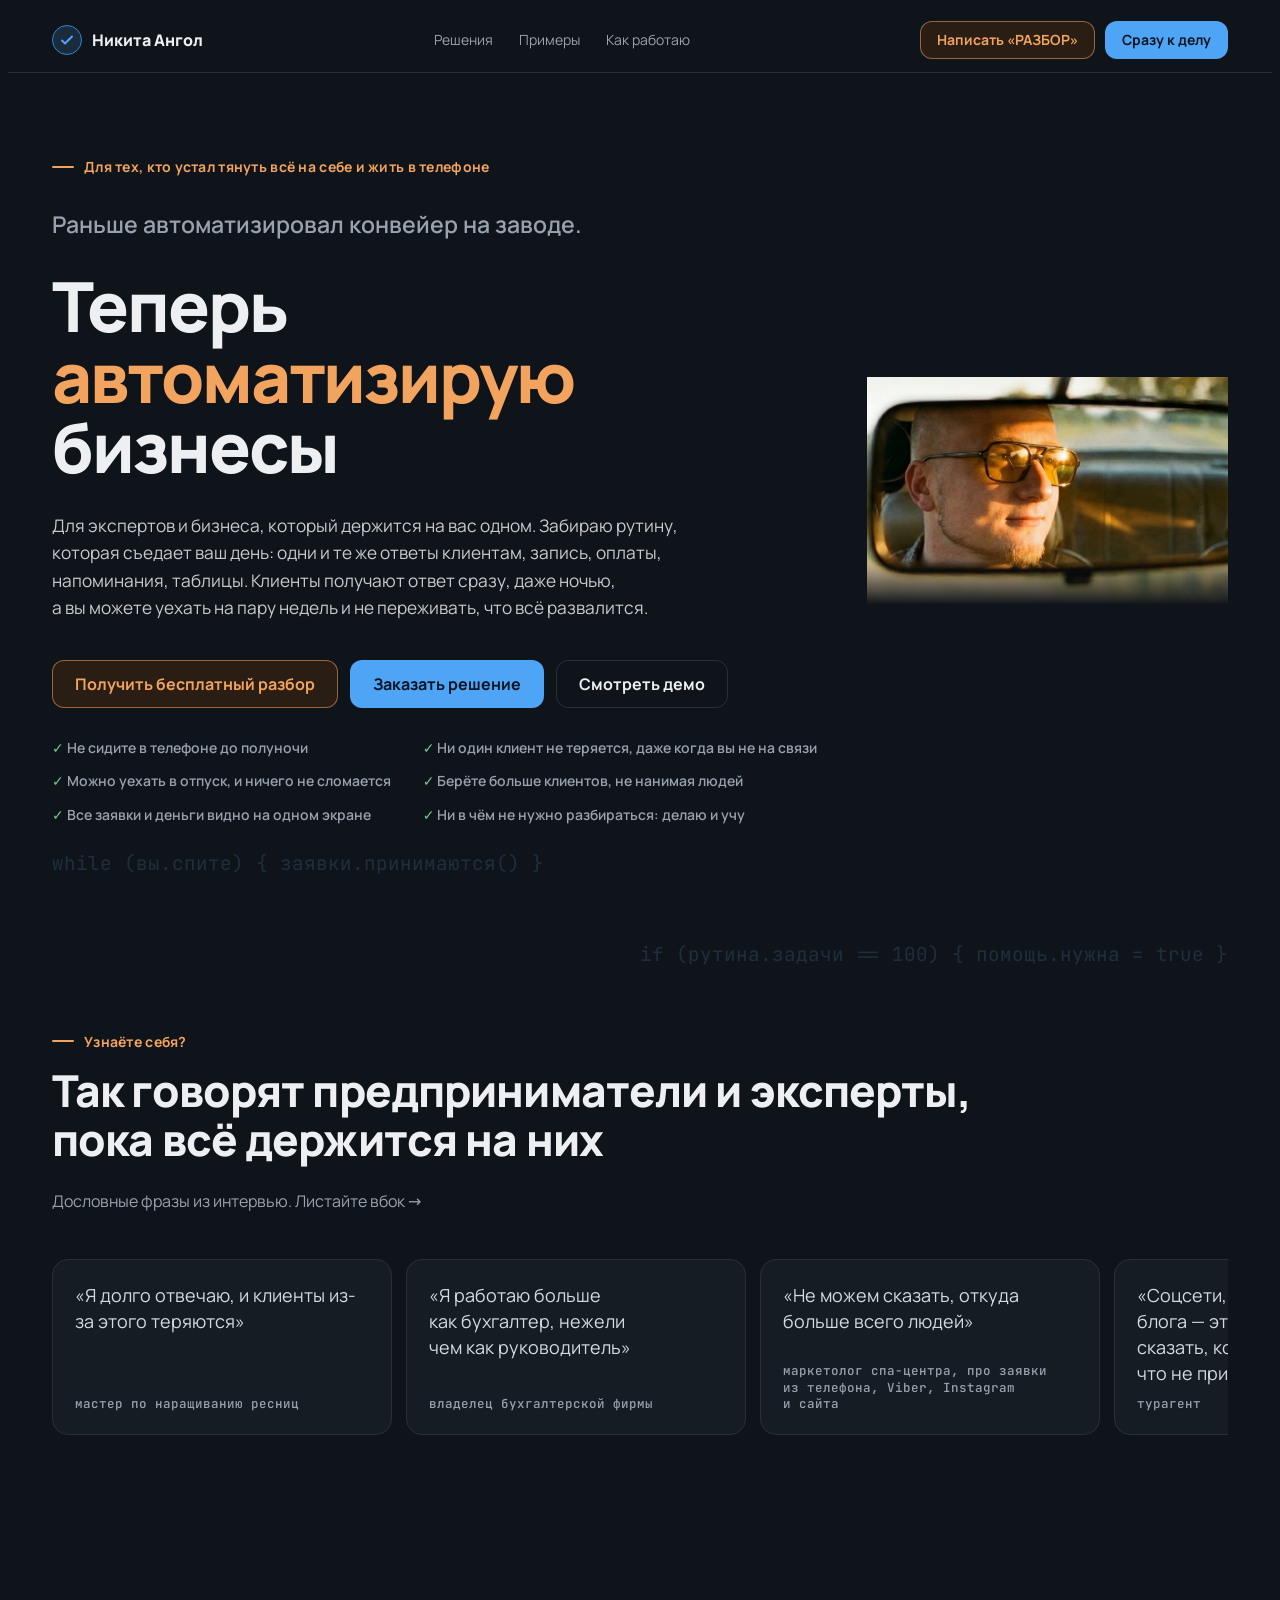
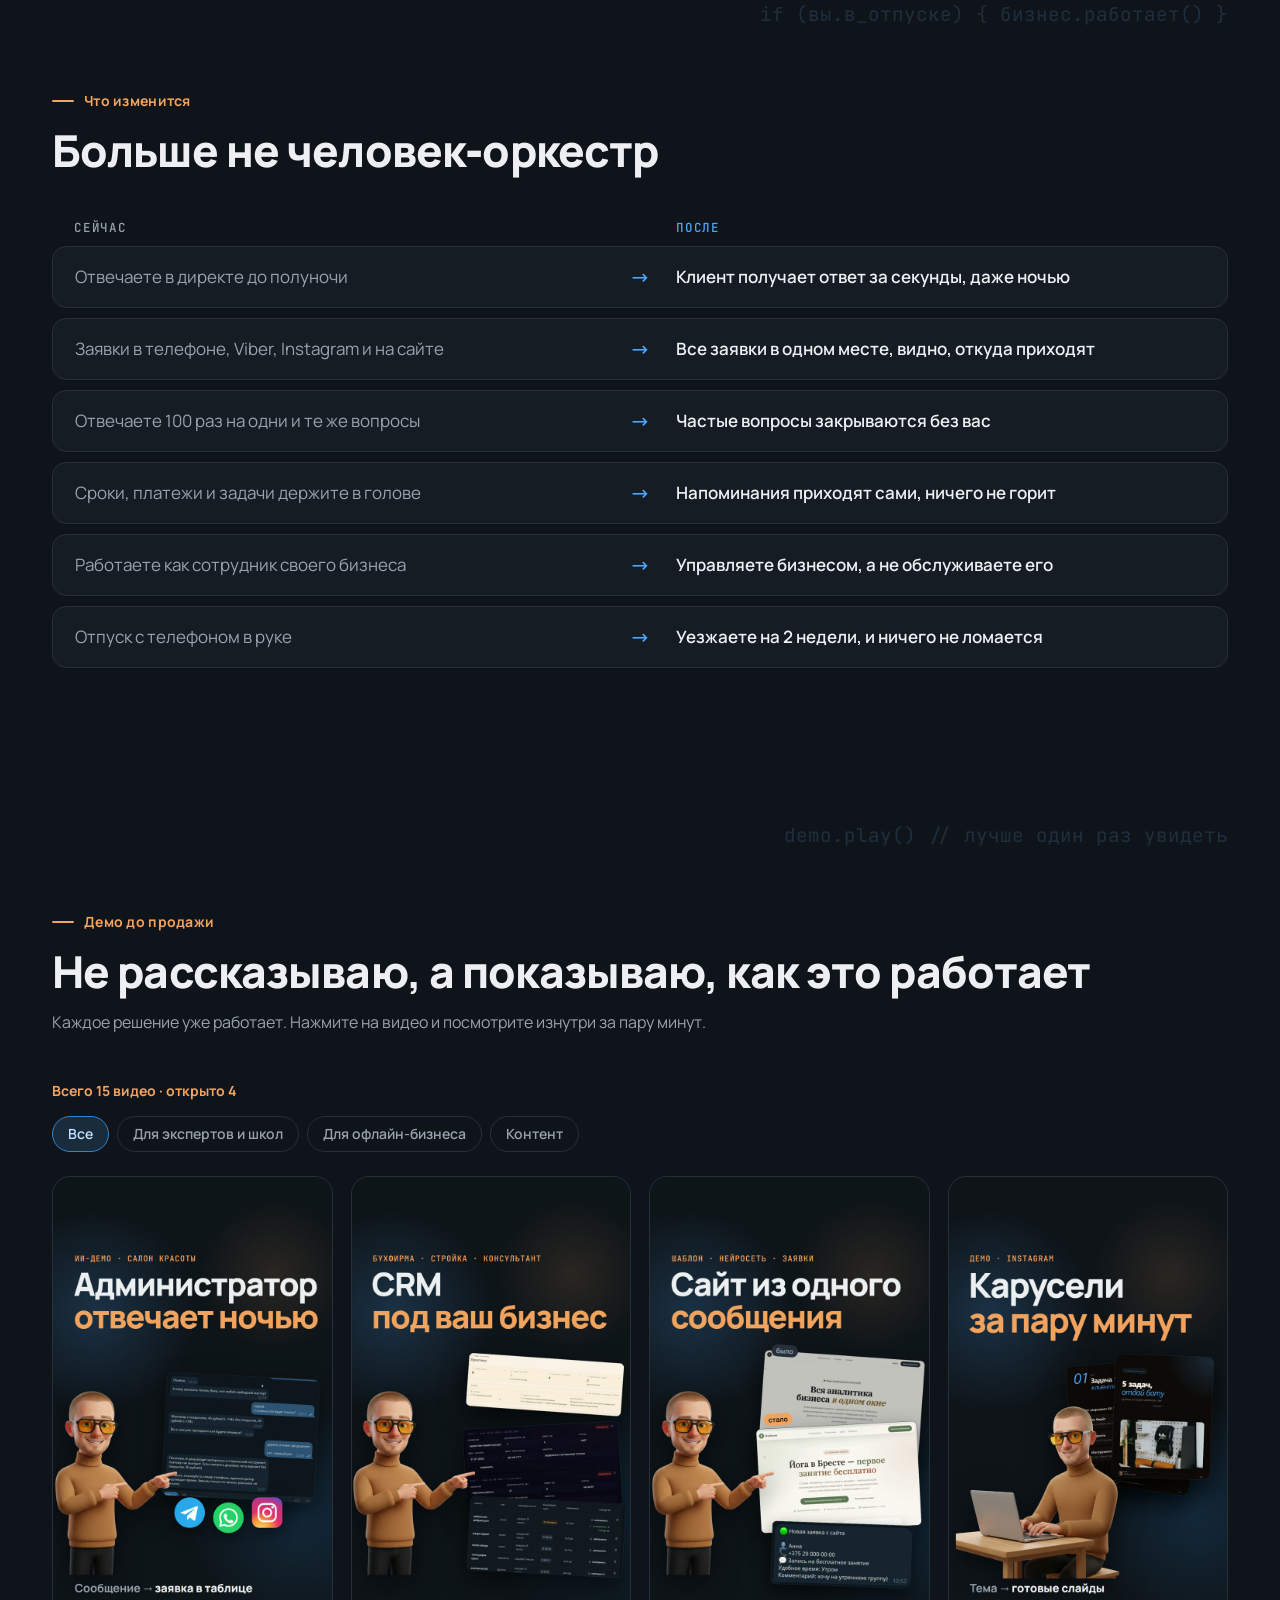
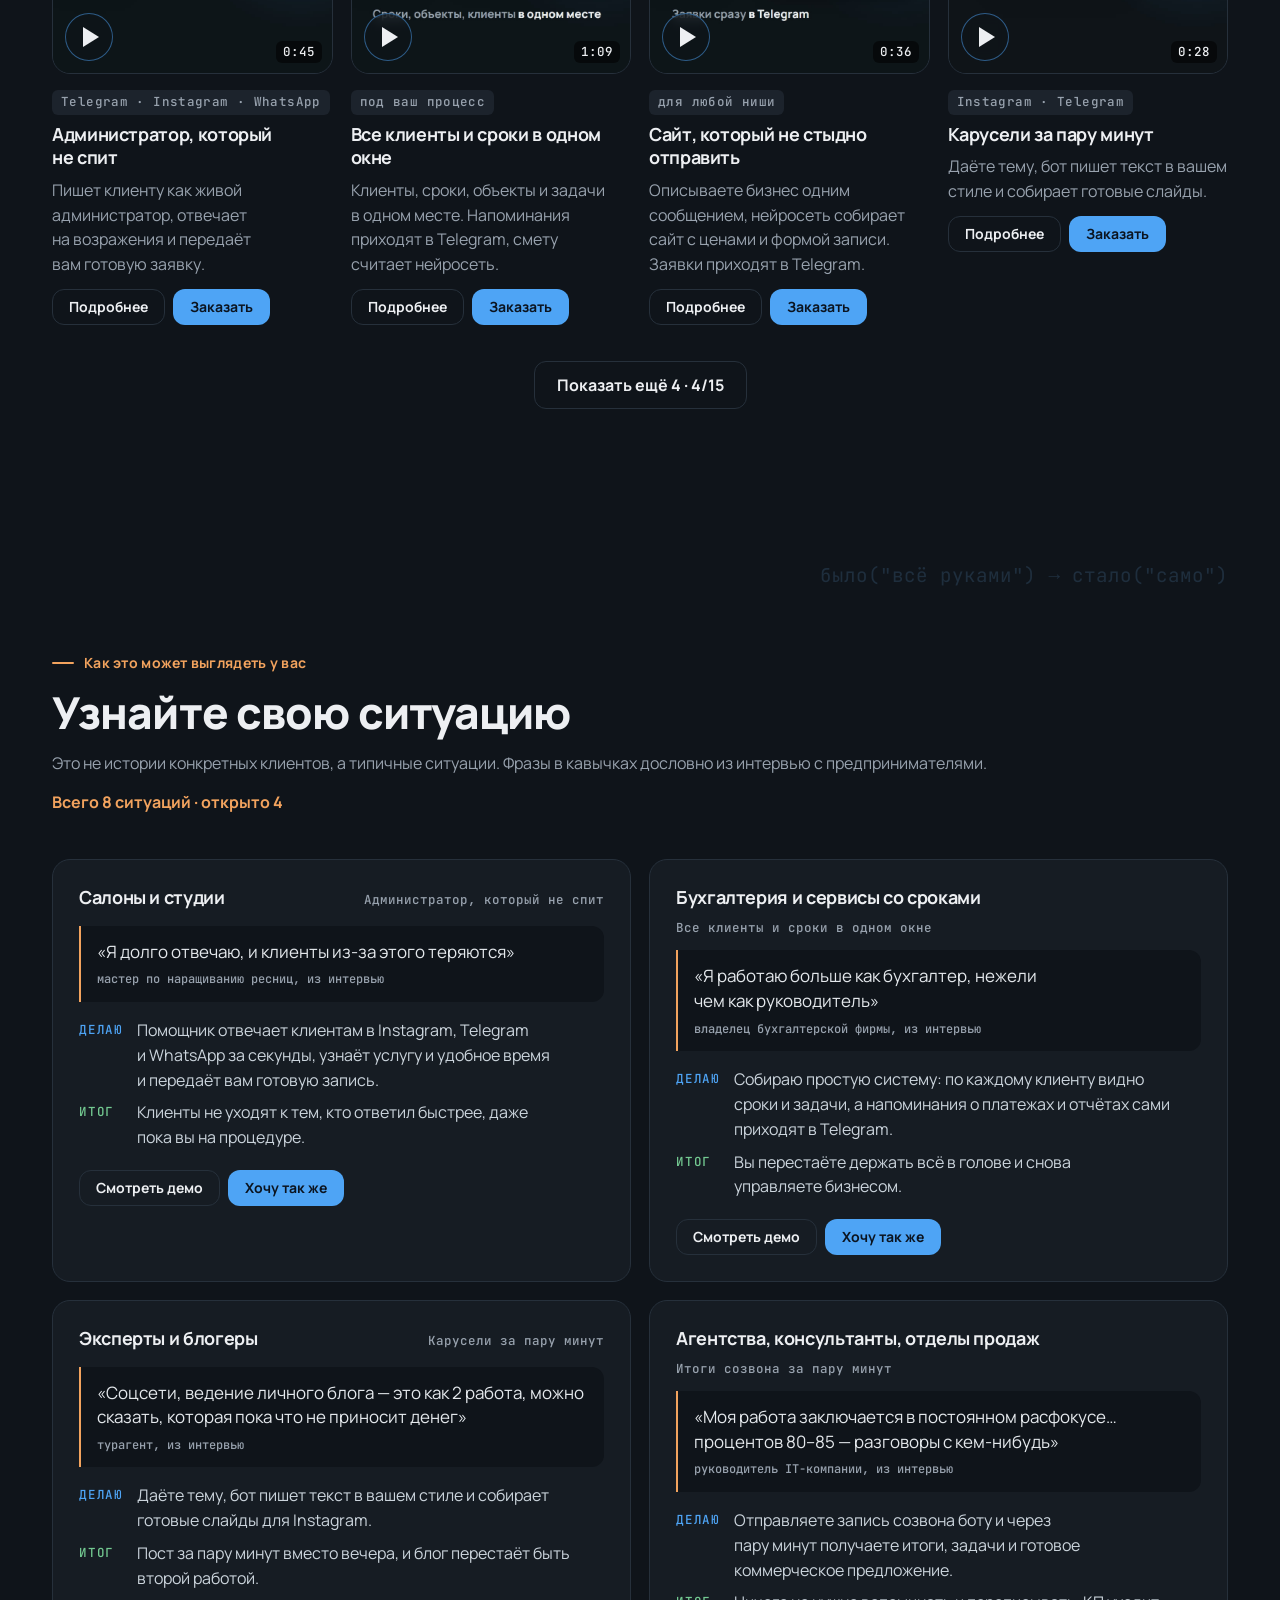
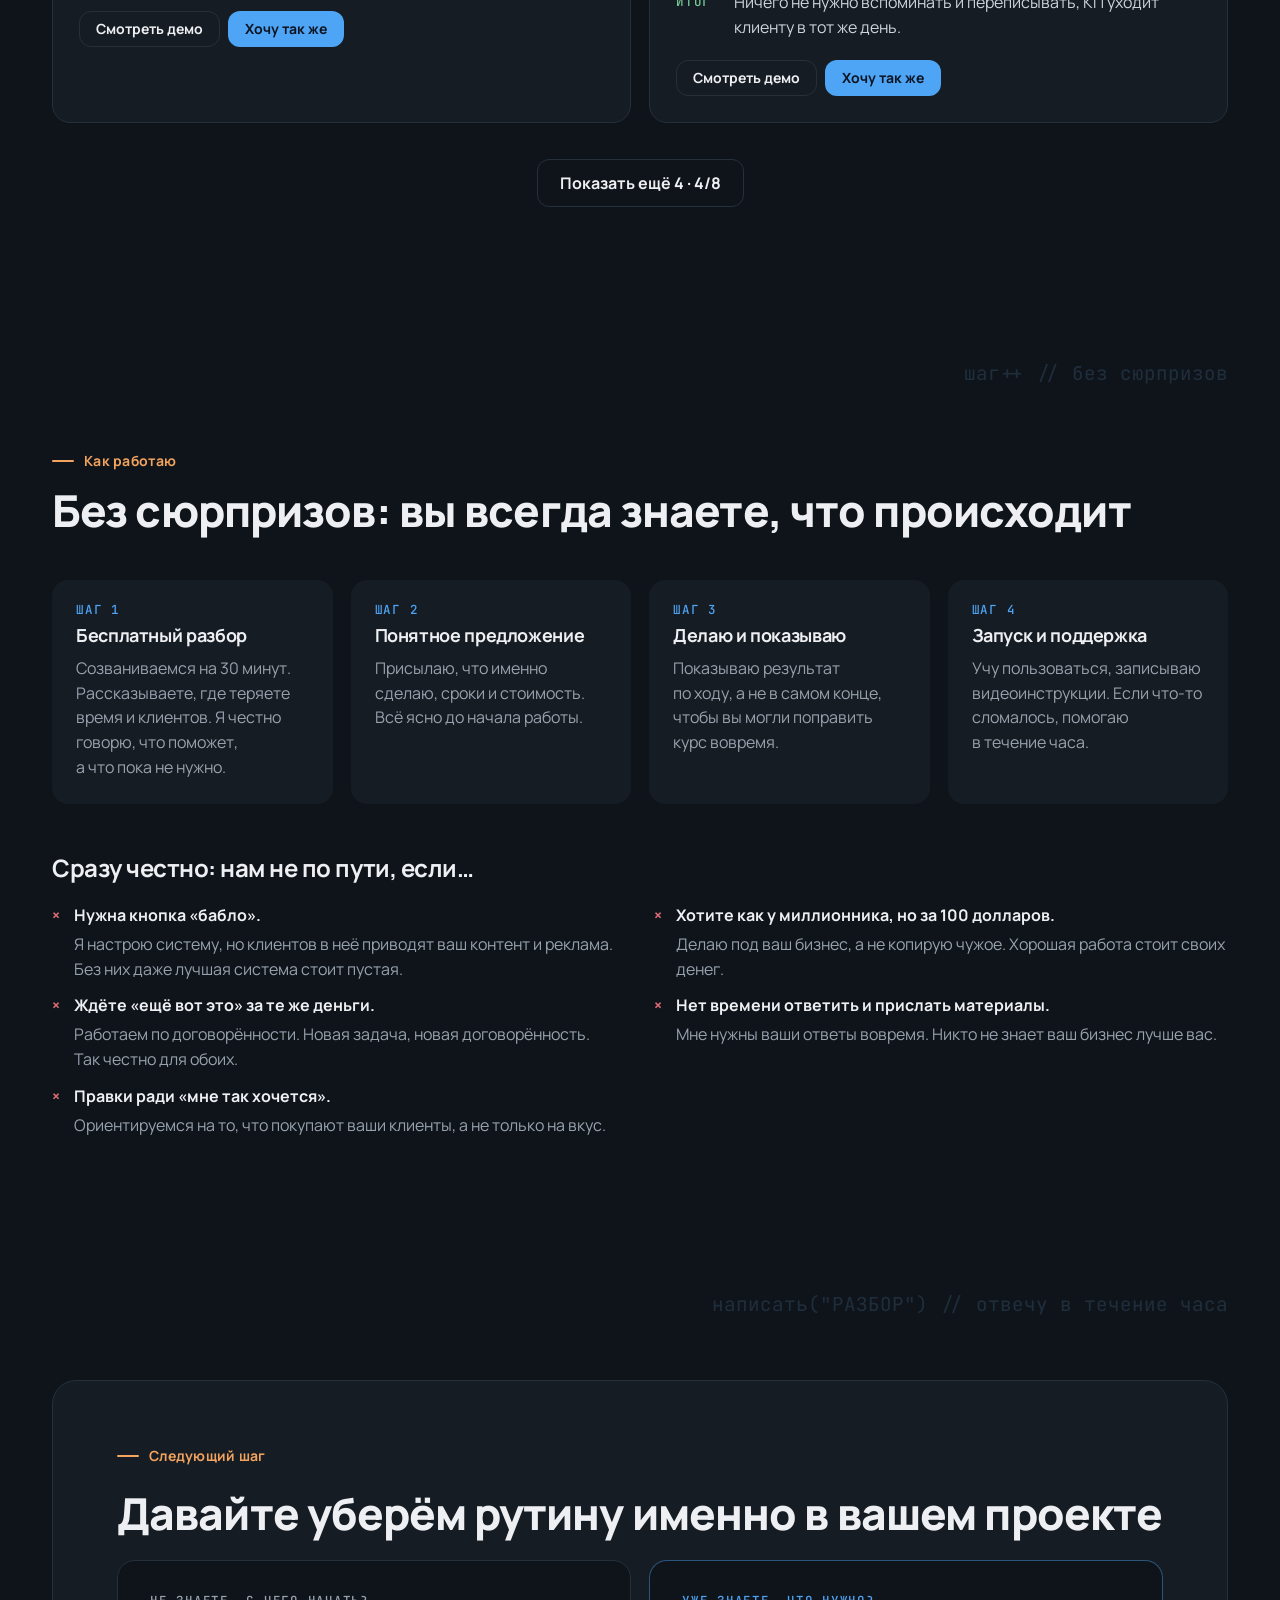
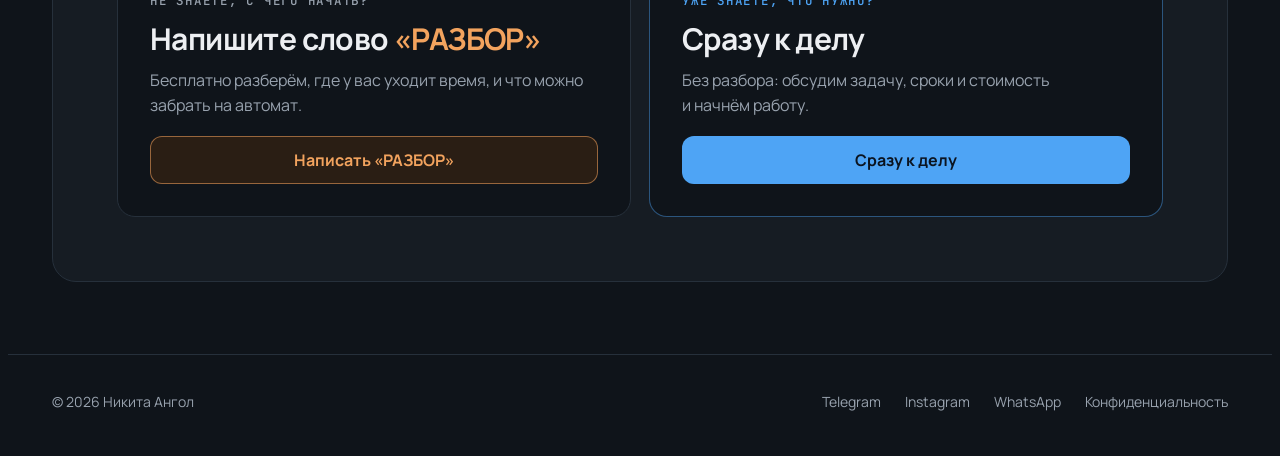
==== index.html @ b9b8b6e3 "Обновление предпросмотра Co-Authored-By: Claude Opus 5.5 <noreply@anthropic.com>" ====
<!doctype html>
<html lang="ru">
<head>
<meta charset="utf-8">
<meta name="viewport" content="width=device-width,initial-scale=1,viewport-fit=cover">
<title>Никита Ангол, AI-интегратор: чат-боты, CRM и автоматизация бизнеса</title>
<meta name="description" content="Маркетолог и AI-интегратор из Бреста. Чат-боты, ИИ-ассистенты, CRM и сайты: заявки, оплаты и доступы идут сами. Работаю удалённо по СНГ и Европе.">
<meta name="author" content="Никита Ангол">
<meta name="robots" content="noindex,nofollow">
<meta name="theme-color" content="#0F141A">
<meta name="format-detection" content="telephone=no">
<meta name="geo.region" content="BY-BR">
<meta name="geo.placename" content="Брест">
<link rel="icon" href="./icon.svg" type="image/svg+xml">
<link rel="canonical" href="https://nikita-angol.netlify.app/">
<link rel="alternate" hreflang="ru" href="https://nikita-angol.netlify.app/">
<link rel="sitemap" type="application/xml" href="./sitemap.xml">
<meta property="og:type" content="website">
<meta property="og:locale" content="ru_RU">
<meta property="og:site_name" content="Никита Ангол">
<meta property="og:url" content="https://nikita-angol.netlify.app/">
<meta property="og:title" content="Никита Ангол, маркетолог и AI-интегратор">
<meta property="og:description" content="Сайты, чат-боты, ИИ-ассистенты и CRM. Заявки, оплаты и доступы идут сами, а вы занимаетесь ростом.">
<meta property="og:image" content="https://nikita-angol.netlify.app/og.jpg">
<meta property="og:image:width" content="1200">
<meta property="og:image:height" content="630">
<meta property="og:image:alt" content="Никита Ангол: теперь автоматизирую бизнесы">
<meta name="twitter:card" content="summary_large_image">
<link rel="preload" href="./fonts/Manrope-cyrillic-105721.woff2" as="font" type="font/woff2" crossorigin>
<link rel="stylesheet" href="./fonts/fonts.css">
<script type="application/ld+json">{"@context":"https://schema.org","@graph":[{"@type":"Person","@id":"https://nikita-angol.netlify.app/#nikita","name":"Никита Ангол","jobTitle":"Маркетолог и AI-интегратор","url":"https://nikita-angol.netlify.app/","image":"https://nikita-angol.netlify.app/img/nikita-rose.webp","address":{"@type":"PostalAddress","addressLocality":"Брест","addressCountry":"BY"},"sameAs":["https://t.me/Nikita_Angol","https://www.instagram.com/nikita.angol/"],"knowsAbout":["автоматизация бизнеса","чат-боты","ИИ-ассистенты","интеграция ИИ","CRM","Telegram-боты","сайты"]},{"@type":"ProfessionalService","@id":"https://nikita-angol.netlify.app/#service","name":"Никита Ангол: AI-интеграция и автоматизация бизнеса","url":"https://nikita-angol.netlify.app/","image":"https://nikita-angol.netlify.app/og.jpg","founder":{"@id":"https://nikita-angol.netlify.app/#nikita"},"address":{"@type":"PostalAddress","addressLocality":"Брест","addressCountry":"BY"},"telephone":"+375298596741","availableLanguage":["ru"],"areaServed":["Беларусь","Россия","Казахстан","Европа"],"description":"Сайты, чат-боты, ИИ-ассистенты и CRM. Заявки, оплаты и доступы идут сами, а владелец занимается ростом.","hasOfferCatalog":{"@type":"OfferCatalog","name":"Услуги","itemListElement":[{"@type":"Offer","itemOffered":{"@type":"Service","name":"Чат-боты для Telegram, Instagram и WhatsApp"}},{"@type":"Offer","itemOffered":{"@type":"Service","name":"ИИ-квалификатор заявок"}},{"@type":"Offer","itemOffered":{"@type":"Service","name":"ИИ-ассистенты и ИИ-кураторы"}},{"@type":"Offer","itemOffered":{"@type":"Service","name":"CRM-системы с ИИ"}},{"@type":"Offer","itemOffered":{"@type":"Service","name":"Платформы онлайн-уроков"}},{"@type":"Offer","itemOffered":{"@type":"Service","name":"Сайты и лендинги"}},{"@type":"Offer","itemOffered":{"@type":"Service","name":"Приём оплат и выдача доступов"}},{"@type":"Offer","itemOffered":{"@type":"Service","name":"Автоматизация контента: карусели и автопостинг"}},{"@type":"Offer","itemOffered":{"@type":"Service","name":"Парсинг лидов в таблицы"}}]}},{"@type":"WebSite","@id":"https://nikita-angol.netlify.app/#site","url":"https://nikita-angol.netlify.app/","name":"Никита Ангол","inLanguage":"ru","publisher":{"@id":"https://nikita-angol.netlify.app/#nikita"}},{"@type":"VideoObject","name":"Карусели для Instagram за пару минут","description":"Telegram-бот делает карусель по одной фразе: текст в вашем стиле, обложка, слайды и подпись к посту.","thumbnailUrl":"https://nikita-angol.netlify.app/video/d01-karuseli.jpg","embedUrl":"https://kinescope.io/embed/ae1a9c47-5220-422a-952c-0c595a876107","uploadDate":"2026-10-14","duration":"PT28S","inLanguage":"ru"},{"@type":"VideoObject","name":"ИИ-администратор для салона красоты","description":"Бот отвечает клиенткам ночью в Telegram, WhatsApp и Instagram, понимает голосовые, отвечает на «дорого», берёт телефон и кладёт заявку в Google-таблицу.","thumbnailUrl":"https://nikita-angol.netlify.app/video/d02-kvalifikator.jpg","embedUrl":"https://kinescope.io/embed/753e8adc-2267-49a0-8972-28158ae93bc0","uploadDate":"2026-10-14","duration":"PT45S","inLanguage":"ru"},{"@type":"VideoObject","name":"Финансовый помощник в Telegram","description":"Трата голосом, текстом или фото чека сама попадает в отчёт и Google-таблицу, бот предупреждает о лимитах.","thumbnailUrl":"https://nikita-angol.netlify.app/video/d03-finansist.jpg","embedUrl":"https://kinescope.io/embed/65907b29-0188-47bc-8ebe-9b5fd4e47877","uploadDate":"2026-10-14","duration":"PT35S","inLanguage":"ru"},{"@type":"VideoObject","name":"Личный репетитор в Telegram","description":"Бот каждый день присылает карточки и короткие тесты, сам разбирает ошибки и показывает прогресс. Подходит для языков, нейросетей, программирования, обучения команды и детей.","thumbnailUrl":"https://nikita-angol.netlify.app/video/d04-repetitor.jpg","embedUrl":"https://kinescope.io/embed/3182d104-aadd-460e-a9b9-61d6709d76d3","uploadDate":"2026-10-14","duration":"PT49S","inLanguage":"ru"},{"@type":"VideoObject","name":"Транскрибатор созвонов в Telegram","description":"Бот расшифровывает созвоны, голосовые, видео и ссылки, делает разбор и собирает коммерческое предложение для клиента.","thumbnailUrl":"https://nikita-angol.netlify.app/video/d05-transkribator.jpg","embedUrl":"https://kinescope.io/embed/0ae60cbd-0b3f-4ef5-9a20-8a7a00eb349f","uploadDate":"2026-10-15","duration":"PT52S","inLanguage":"ru"},{"@type":"VideoObject","name":"Консультант с приёмом оплаты Kaspi","description":"Бот отвечает клиентам, даёт ссылку на оплату Kaspi и сам проверяет PDF-чек: получателя, сумму, дату и повторную отправку. Владельцу приходит карточка оплаты.","thumbnailUrl":"https://nikita-angol.netlify.app/video/d06-kaspi.jpg","embedUrl":"https://kinescope.io/embed/48712f05-3739-45dd-8171-3f31a5f30d41","uploadDate":"2026-10-15","duration":"PT42S","inLanguage":"ru"},{"@type":"VideoObject","name":"CRM с ИИ-сметой по дизайн-проекту","description":"CRM для стройки и ремонта: ИИ читает дизайн-проект, считает смету по прайсу компании, отмечает строки для проверки и выгружает смету в Excel.","thumbnailUrl":"https://nikita-angol.netlify.app/video/d07-smeta.jpg","embedUrl":"https://kinescope.io/embed/29045b0f-8824-452d-8bc6-40d615480ccc","uploadDate":"2026-10-15","duration":"PT46S","inLanguage":"ru"},{"@type":"VideoObject","name":"Подарочные сертификаты для салона и спа","description":"Сайт сертификатов для салона и спа: покупка и оплата онлайн, поздравление от сайта, проверка и списание по коду, напоминания о сроке и база покупателей.","thumbnailUrl":"https://nikita-angol.netlify.app/video/d08-sertifikaty.jpg","embedUrl":"https://kinescope.io/embed/b9ff5188-3ffe-4d52-aa33-895093e67c4f","uploadDate":"2026-10-15","duration":"PT60S","inLanguage":"ru"},{"@type":"VideoObject","name":"CRM для бизнеса","description":"CRM под процесс бизнеса: бухфирма со сроками клиентов и напоминаниями в Telegram, стройка с графиком объектов и сметой от нейросети, консультант с путём клиента от заявки до оплаты.","thumbnailUrl":"https://nikita-angol.netlify.app/video/d09-crm.jpg","embedUrl":"https://kinescope.io/embed/4a83c92d-81df-444c-99a0-49e9c59c8547","uploadDate":"2026-10-15","duration":"PT69S","inLanguage":"ru"},{"@type":"VideoObject","name":"Продающий сайт из одного сообщения","description":"Конструктор продающих сайтов и нейросеть: по одному сообщению о бизнесе шаблон превращается в сайт студии йоги с ценами и формой записи, заявки приходят в Telegram.","thumbnailUrl":"https://nikita-angol.netlify.app/video/d10-svyazka.jpg","embedUrl":"https://kinescope.io/embed/912daf1d-0168-43f2-9136-71a0888c5fb5","uploadDate":"2026-10-15","duration":"PT36S","inLanguage":"ru"},{"@type":"VideoObject","name":"Парсер базы клиентов","description":"Парсер 2ГИС собирает компании с карт в таблицу: телефон, сайт, соцсети, часы, рейтинг. Второй парсер находит в Telegram-чатах тех, кто сам ищет подрядчика. Для видео часть данных скрыта.","thumbnailUrl":"https://nikita-angol.netlify.app/video/d12-parsery.jpg","embedUrl":"https://kinescope.io/embed/e714b91e-b858-4e77-a512-6f9975cb6908","uploadDate":"2026-10-15","duration":"PT44S","inLanguage":"ru"},{"@type":"VideoObject","name":"ИИ-студия: фото и видео нейросетями","description":"Почти 30 нейросетей для фото и видео в одном окне: цена видна до запуска, без подписки и лимитов, остаток не сгорает, траты сами попадают в расходы. В ролике фото кофейни и видео из него меньше чем за 40 центов.","thumbnailUrl":"https://nikita-angol.netlify.app/video/d13-studiya.jpg","embedUrl":"https://kinescope.io/embed/3ca29280-f8a5-44fc-87ec-c6df03da578e","uploadDate":"2026-10-16","duration":"PT80S","inLanguage":"ru"},{"@type":"VideoObject","name":"Своя платформа онлайн-уроков","description":"Курсы, ученики и прогресс в одном кабинете. Ученик входит по коду и смотрит уроки в Telegram или на сайте, оценка открывает следующий урок. Свой домен, без ежемесячной аренды.","thumbnailUrl":"https://nikita-angol.netlify.app/video/d14-platforma.jpg","embedUrl":"https://kinescope.io/embed/70d5121a-29e8-43cf-9013-661352b5cfbc","uploadDate":"2026-10-17","duration":"PT65S","inLanguage":"ru"},{"@type":"VideoObject","name":"ИИ-куратор для учебного чата","description":"Куратор на нейросети находит вопросы учеников в учебном чате, присылает уведомление и предлагает три ответа в стиле преподавателя. Ответ уходит в чат одним кликом, каждое утро приходит разбор по ученикам.","thumbnailUrl":"https://nikita-angol.netlify.app/video/d15-kurator.jpg","embedUrl":"https://kinescope.io/embed/a017598f-8ffe-4f4f-8c54-75223abb33f5","uploadDate":"2026-10-17","duration":"PT57S","inLanguage":"ru"},{"@type":"VideoObject","name":"Разбор любого Instagram за пару минут","description":"Бот в Telegram разбирает любой открытый Instagram: расшифровка роликов, что в кадре и чем цепляют первые 3 секунды, вовлечённость и комментарии. На выходе отчёт, таблица Excel и файл для нейросети.","thumbnailUrl":"https://nikita-angol.netlify.app/video/d19-insta.jpg","embedUrl":"https://kinescope.io/embed/deb98b00-8787-4f15-8be1-e2c291a0aca8","uploadDate":"2026-10-17","duration":"PT67S","inLanguage":"ru"}]}</script>
<style>

:root{
  --bg:#0F141A; --surface:#161C23; --surface-2:#1C232C; --border:#26303B;
  --text:#EDEFF2; --muted:#98A2AE;
  --code-kw:#6FB4F2; --code-fn:#E6EAF0; --code-cm:#5C6B7A; --code-num:#3A4654;
  --accent:#4EA4F5; --accent-2:#2B87D6; --accent-bg:#1A2B3B;
  --green:#73C991; --green-bg:#1B2A22;
  --orange:#F2A35E; --orange-bg:#2A1E14;
  --red:#E06C75;
  --gutter:clamp(16px,3.5vw,44px);
  --gap-sec:clamp(190px,27vh,320px);
  --f-body:'Manrope',system-ui,-apple-system,'Segoe UI',sans-serif;
  --f-mono:'JetBrains Mono',ui-monospace,Consolas,monospace;
  color-scheme:dark;
}
*{box-sizing:border-box}
body{background:var(--bg);color:var(--text);font-family:var(--f-body);font-size:clamp(16px,1.1vw,18px);line-height:1.55;-webkit-font-smoothing:antialiased}
.wrap{max-width:1280px;margin:0 auto;padding-inline:var(--gutter)}
a{color:var(--accent);text-decoration:none}
h1,h2,h3{margin:0;letter-spacing:-.02em;font-weight:800}
p{text-wrap:pretty}

@media (max-width:760px){br.d{display:none}}
h2{font-size:clamp(28px,3.6vw,44px);line-height:1.12}
h3{font-size:clamp(18px,1.4vw,20px);line-height:1.3;font-weight:700}
p{margin:0}
.kicker{display:flex;align-items:center;gap:10px;font-size:14px;font-weight:700;letter-spacing:.02em;color:var(--orange)}
.kicker::before{content:"";width:22px;height:2px;background:var(--orange);border-radius:2px}
.muted{color:var(--muted)}
section{padding-block:calc(var(--gap-sec) / 2)}
.sec-head{display:grid;gap:14px;margin-bottom:clamp(32px,5vh,52px)}
.sec-head p{max-width:52em}
.btn{display:inline-flex;align-items:center;gap:10px;font:700 16px/1 var(--f-body);padding:15px 22px;border-radius:12px;border:1px solid transparent;cursor:pointer;transition:background .2s,border-color .2s}
.btn-main{background:var(--accent);color:#0B1420}
.btn-main:hover{background:#6DB4F7}
.btn-ghost{background:transparent;color:var(--text);border-color:var(--border)}
.btn-ghost:hover{border-color:var(--accent)}
.btn-cta{color:var(--orange);border-color:rgba(242,163,94,.55);background:var(--orange-bg)}
.btn-cta:hover{background:var(--orange);border-color:var(--orange);color:#1A1208}
.btn:focus-visible,.chip:focus-visible{outline:2px solid var(--accent);outline-offset:3px}


.draft{background:var(--orange-bg);border-bottom:1px solid #3A3020;color:var(--orange);font:500 13px/1.4 var(--f-mono);text-align:center;padding:9px 16px}


header{position:sticky;top:env(safe-area-inset-top,0px);z-index:10;background:var(--bg);border-bottom:1px solid var(--border)}
.nav{display:flex;align-items:center;justify-content:space-between;gap:16px;height:64px}
.logo{display:flex;align-items:center;gap:10px;font-weight:800;color:var(--text)}
.logo-mark{width:30px;height:30px;border-radius:50%;background:var(--accent-bg);display:grid;place-items:center;border:1px solid var(--accent-2)}
.nav-links{display:flex;gap:26px;font-size:15px}
.nav-links a{color:var(--muted)} .nav-links a:hover{color:var(--text)}
.nav .btn{padding:11px 16px;font-size:14px}
.nav-btns{display:flex;gap:10px}

@media (max-width:1023px){.nav-btns .btn-main{display:none}}
@media (max-width:820px){.nav-links{display:none}}



.hero{position:relative;overflow:hidden;padding-block:0;height:calc(100svh - 64px - env(safe-area-inset-top,0px));min-height:520px;display:flex;align-items:center}
.hero > .wrap{position:relative;z-index:1}

[data-code]{position:relative;overflow:clip}
[data-code] > .wrap{position:relative;z-index:1}
[data-code]::before{content:attr(data-code);position:absolute;z-index:0;right:var(--gutter);top:clamp(20px,4vh,40px);
  font:400 clamp(13px,1.5vw,22px)/1 var(--f-mono);color:var(--code-kw);opacity:.16;white-space:nowrap;pointer-events:none}
.hero[data-code]::before{top:auto;bottom:clamp(18px,4vh,36px);right:auto;left:max(var(--gutter),calc((100% - 1280px) / 2 + var(--gutter)))}
.line[data-code]::before{top:auto;bottom:16px}
@media (max-width:860px){[data-code]::before{font-size:12px;top:14px;right:var(--gutter)}.hero[data-code]::before{top:auto;bottom:16px}}
@media (max-width:860px) and (max-height:700px){.hero[data-code]::before{display:none}}
.hero-grid{display:grid;grid-template-columns:minmax(0,1.35fr) minmax(0,.65fr);gap:clamp(32px,5vw,80px);align-items:center;width:100%}
.hero-text{display:grid;gap:clamp(16px,2.6vh,26px);min-width:0}
.hero .before{font-size:clamp(17px,min(1.8vw,2.6vh),24px);font-weight:600;color:var(--muted);text-wrap:balance}
.hero h1{font-size:clamp(34px,min(5.4vw,8.4vh),80px);line-height:1.02;letter-spacing:-.03em}
.hero h1 em{font-style:normal;color:var(--orange)}
.hero .lead{font-size:clamp(16px,min(1.35vw,2.2vh),20px);color:#C9CACE}
.hero-actions{display:flex;flex-wrap:wrap;gap:12px}
.hero-meta{display:flex;flex-wrap:wrap;gap:8px 22px;font-size:14px;font-weight:600;color:var(--muted)}
.hero-meta span::before{content:"✓ ";color:var(--green)}
.hero-video .frame{max-height:calc(100svh - 180px);margin-inline:auto;background:linear-gradient(160deg,rgba(28,35,44,.92),rgba(18,23,30,.92))}

.frame.photo{aspect-ratio:2/3;border:0;background:#0F1520}
.frame.photo img{position:absolute;inset:0;width:100%;height:100%;object-fit:cover}
.circle i::after{display:none}
.circle i{background:radial-gradient(circle at 50% 80%,#3A3F47,#1C1F24)}
.circle i{overflow:hidden}
.circle i img{position:absolute;inset:0;width:100%;height:100%;object-fit:cover;object-position:42% 0}

.frame.photo.cut{aspect-ratio:auto;background:none;border:0;border-radius:0;overflow:visible;max-height:none}
.frame.photo.cut img{position:static;display:block;width:100%;height:auto;max-height:calc(100svh - 140px);object-fit:contain;
  -webkit-mask-image:linear-gradient(to bottom,#000 78%,transparent);mask-image:linear-gradient(to bottom,#000 78%,transparent)}

.more{display:flex;justify-content:center;margin-top:clamp(28px,4vh,44px)}

.circle{display:none;align-items:center;gap:12px;font-size:14px;font-weight:600;color:var(--muted)}
.circle i{position:relative;width:64px;height:64px;border-radius:50%;flex:none;background:radial-gradient(circle at 50% 75%,#33363C,#1C1D20);border:2px solid var(--orange);display:grid;place-items:center}
.circle i::after{content:"";border-left:13px solid var(--text);border-top:8px solid transparent;border-bottom:8px solid transparent;margin-left:3px}
@media (max-width:860px){
  .hero-grid{grid-template-columns:minmax(0,1.2fr) minmax(0,.8fr);gap:24px}
}
@media (max-height:640px){.hero-meta{display:none}}
@media (max-width:420px){.hero .kicker{font-size:12.5px;gap:8px}.hero .kicker::before{width:14px}}


.frame{position:relative;border-radius:18px;overflow:hidden;background:linear-gradient(160deg,#1A2532 0%,#121922 70%);border:1px solid var(--border);aspect-ratio:9/16;max-width:100%}
.frame.wide{aspect-ratio:16/10}
.play{position:absolute;inset:0;display:grid;place-items:center}
.play i{width:62px;height:62px;border-radius:50%;background:rgba(78,164,245,.16);border:1px solid rgba(78,164,245,.5);display:grid;place-items:center;backdrop-filter:blur(6px);transition:transform .2s}
.play i::after{content:"";border-left:16px solid var(--text);border-top:10px solid transparent;border-bottom:10px solid transparent;margin-left:4px}
.card:hover .play i,.hero-video:hover .play i{transform:scale(1.08)}
.dur{position:absolute;right:10px;bottom:10px;font:500 11.5px/1 var(--f-mono);background:rgba(0,0,0,.55);padding:5px 7px;border-radius:6px;color:var(--text)}
.tag-top{position:absolute;left:10px;top:10px;font:500 11px/1 var(--f-mono);letter-spacing:.06em;text-transform:uppercase;color:var(--muted);background:rgba(0,0,0,.35);padding:5px 7px;border-radius:6px}
.hero-video .person{position:absolute;inset:auto 0 0 0;height:72%;background:radial-gradient(ellipse 55% 60% at 50% 100%,#2A3A4C 0%,transparent 70%)}
.hero-video .glasses{position:absolute;left:50%;top:38%;transform:translateX(-50%);width:96px;height:30px;display:flex;gap:10px;justify-content:center}
.hero-video .glasses b{width:40px;height:26px;border-radius:9px;border:3px solid var(--orange);background:rgba(226,192,141,.12)}
.hero-video figcaption{margin-top:12px;font-size:14px;color:var(--muted);text-align:center}


.scene{position:absolute;inset:14% 12% 18%;display:flex;flex-direction:column;gap:8px;justify-content:center}
.b{height:16px;border-radius:9px;background:#24313F;max-width:72%}
.b.me{align-self:flex-end;background:var(--accent-bg)}
.b.w2{width:54%}.b.w3{width:64%}.b.w4{width:40%}
.dash{display:grid;grid-template-columns:repeat(6,1fr);align-items:end;gap:6px;height:58%}
.dash i{background:#24313F;border-radius:4px 4px 0 0}
.dash i.up{background:var(--green-bg);border-top:2px solid var(--green)}
.tiles{display:grid;grid-template-columns:repeat(3,1fr);gap:6px}
.tiles i{aspect-ratio:4/5;border-radius:6px;background:#24313F}
.tiles i:nth-child(2){background:var(--accent-bg)}
.page-l{display:grid;gap:7px}
.page-l i{height:12px;border-radius:4px;background:#24313F}
.page-l i:first-child{height:34px;background:var(--accent-bg)}
.page-l i:nth-child(3){width:70%}.page-l i:nth-child(4){width:84%}


.line{border-block:1px solid var(--border);background:var(--surface);padding-block:44px}
.line-grid{display:grid;gap:26px}
.row{display:grid;grid-template-columns:150px 1fr;gap:18px;align-items:center}
.row-label{font:500 12.5px/1.3 var(--f-mono);letter-spacing:.06em;text-transform:uppercase;color:var(--muted)}

.belt{position:relative;display:grid;grid-template-columns:repeat(5,minmax(0,1fr));gap:clamp(16px,3vw,48px)}
.belt::before{content:"";position:absolute;left:0;right:0;top:50%;height:2px;background:repeating-linear-gradient(90deg,var(--border) 0 10px,transparent 10px 16px);z-index:0}
.row.now .belt::before{background:repeating-linear-gradient(90deg,var(--accent-2) 0 10px,transparent 10px 16px);animation:belt 1.2s linear infinite}
@keyframes belt{to{background-position:16px 0}}
.st{position:relative;z-index:1;font:500 14px/1 var(--f-mono);padding:10px 13px;border-radius:9px;background:var(--bg);border:1px solid var(--border);color:var(--muted);white-space:nowrap;text-align:center}
.row.now .st{color:var(--text);border-color:#2E3A47;background:var(--surface-2)}
.row.now .st:last-child{border-color:var(--orange);color:var(--orange)}
.line-note{font-size:clamp(20px,2.6vw,26px);font-weight:700;letter-spacing:-.01em}
.line-note span{color:var(--accent)}
@media (max-width:900px){.belt{gap:10px}.st{padding-inline:6px;font-size:13px}}
@media (max-width:760px){.row{grid-template-columns:1fr;gap:10px}}
@media (prefers-reduced-motion:reduce){.row.now .belt::before{animation:none}*{transition:none!important}}


.quotes{display:grid;grid-template-columns:repeat(auto-fit,minmax(240px,1fr));gap:14px}
.q{padding:22px;border-left:2px solid var(--border);font-size:18px;line-height:1.45;color:#D2DAE2}
.q small{display:block;margin-top:10px;font:500 12.5px/1.3 var(--f-mono);color:var(--muted)}


.chips{display:flex;flex-wrap:wrap;gap:8px;margin-bottom:24px}
.chip{font:600 14px/1 var(--f-body);padding:10px 15px;border-radius:999px;border:1px solid var(--border);background:transparent;color:var(--muted);cursor:pointer}
.chip[aria-pressed="true"]{background:var(--accent-bg);border-color:var(--accent-2);color:#BFE0FF}
.grid{display:grid;grid-template-columns:repeat(4,1fr);gap:18px}
@media (max-width:900px){.grid{grid-template-columns:repeat(3,1fr)}}

.frame.vid img{position:absolute;inset:0;width:100%;height:100%;object-fit:cover}
.frame.vid .play{place-items:end start;padding:0 0 12px 12px;box-sizing:border-box}
.frame.vid .play i{width:48px;height:48px;background:rgba(15,20,26,.55)}
button.play{border:0;padding:0;margin:0;background:none;cursor:pointer;width:100%;color:inherit}

.player{width:100vw;height:100vh;height:100dvh;max-width:none;max-height:none;margin:0;padding:0;border:0;background:#000;overflow:hidden}
.player::backdrop{background:#000}
.player iframe{position:absolute;inset:0;margin:auto;display:block;width:min(100vw,100dvh*9/16);height:min(100dvh,100vw*16/9);border:0;background:#000}
.player .x{position:absolute;top:calc(14px + env(safe-area-inset-top,0px));right:14px;z-index:2;width:44px;height:44px;border-radius:12px;border:1px solid rgba(255,255,255,.25);background:rgba(0,0,0,.45);color:#fff;font-size:24px;line-height:1;cursor:pointer}
.btn-more{justify-self:start;padding:10px 16px;font-size:14px;margin-top:4px}

.more-dlg{width:min(640px,calc(100vw - 32px));max-height:calc(100svh - 48px);padding:0;border:1px solid var(--border);border-radius:18px;background:var(--surface);color:var(--text);overflow:auto}
.more-dlg::backdrop{background:rgba(5,8,12,.72);backdrop-filter:blur(4px)}
.more-dlg .in{padding:clamp(22px,4vw,36px);display:grid;gap:18px}
.more-dlg h3{font-size:clamp(22px,3vw,28px);line-height:1.2;margin:0;padding-right:40px}
.more-dlg h4{margin:6px 0 0;font-size:13px;letter-spacing:.06em;text-transform:uppercase;color:var(--orange);font-family:var(--f-mono);font-weight:500}
.more-dlg p,.more-dlg li{color:var(--muted);font-size:16px;line-height:1.55;margin:0}
.more-dlg p b,.more-dlg li b{color:var(--text);font-weight:700}
.more-dlg ul,.more-dlg ol{margin:0;padding-left:1.2em;display:grid;gap:8px}
.more-dlg .x{position:absolute;top:14px;right:14px;width:40px;height:40px;border-radius:10px;border:1px solid var(--border);background:var(--surface-2);color:var(--text);font-size:22px;line-height:1;cursor:pointer}
.more-dlg .x:hover{border-color:var(--accent)}
.more-dlg .btn{justify-self:start;margin-top:4px}
@media (max-width:599px){.grid{grid-template-columns:repeat(2,1fr)}}
.card{display:grid;grid-template-rows:auto 1fr;gap:16px;min-width:0}
.card-body{display:grid;gap:8px;align-content:start}
.card-body p{font-size:15.5px;color:var(--muted)}
.pill{justify-self:start;font:500 11.5px/1 var(--f-mono);padding:6px 9px;border-radius:6px;background:var(--surface-2);color:var(--muted);letter-spacing:.03em}


.talis{display:grid;grid-template-columns:1fr 1fr;gap:40px;align-items:center;background:linear-gradient(135deg,#132019 0%,#141B16 60%,var(--surface) 100%);border:1px solid #23362B;border-radius:24px;padding:40px}
.talis h2{font-size:clamp(26px,3.4vw,36px)}
.talis .lst{display:grid;gap:10px;margin-top:20px}
.talis .lst div{display:flex;gap:10px;font-size:16px;color:#CFD8D2}
.talis .lst div::before{content:"✓";color:var(--green)}
.talis .frame{background:linear-gradient(160deg,#1E3328,#101813)}
.talis .motto{font:500 13px/1.4 var(--f-mono);color:#9FB8A8;margin-top:16px}
@media (max-width:860px){.talis{grid-template-columns:1fr;padding:24px}}


.cases{display:grid;grid-template-columns:repeat(2,1fr);gap:18px}
@media (max-width:760px){.cases{grid-template-columns:1fr}}
.case{background:var(--surface);border:1px solid var(--border);border-radius:18px;padding:26px;display:grid;gap:16px;min-width:0}
.case-who{display:flex;justify-content:space-between;gap:12px;flex-wrap:wrap;align-items:baseline}
.case-who span{font:500 12.5px/1 var(--f-mono);color:var(--muted)}
.ab{display:grid;grid-template-columns:auto 1fr;gap:8px 14px;font-size:15.5px}
.ab b{font:500 12px/1.9 var(--f-mono);letter-spacing:.06em}
.ab .a{color:var(--muted)} .ab .bb{color:var(--green)}
.ab p{color:#CBD4DC}
.big{font-size:clamp(36px,3.6vw,48px);font-weight:800;color:var(--orange);line-height:1;font-variant-numeric:tabular-nums}


.duo{display:grid;grid-template-columns:repeat(2,1fr);gap:18px}
@media (max-width:760px){.duo{grid-template-columns:1fr}}
.person-card{border-top:1px solid var(--border);padding-top:22px;display:grid;gap:10px}
.person-card .role{font:500 12.5px/1 var(--f-mono);color:var(--accent);letter-spacing:.06em;text-transform:uppercase}
.story{margin-top:44px;display:grid;grid-template-columns:repeat(4,1fr);gap:18px}
@media (max-width:860px){.story{grid-template-columns:repeat(2,1fr)}}
@media (max-width:480px){.story{grid-template-columns:1fr}}
.story div{display:grid;gap:6px;font-size:15px;color:var(--muted)}
.story b{color:var(--text);font-size:16px}
.story small{font:500 12px/1 var(--f-mono);color:var(--accent-2)}


.steps{display:grid;grid-template-columns:repeat(3,1fr);gap:18px;counter-reset:s}
@media (max-width:760px){.steps{grid-template-columns:1fr}}
.step{counter-increment:s;display:grid;gap:8px;padding:24px;border-radius:16px;background:var(--surface)}
.step::before{content:"шаг " counter(s);font:500 12px/1 var(--f-mono);color:var(--accent);letter-spacing:.06em;text-transform:uppercase}
.step p{font-size:15.5px;color:var(--muted)}
.nofit{margin-top:40px;display:grid;grid-template-columns:repeat(2,1fr);gap:12px 28px}
@media (max-width:760px){.nofit{grid-template-columns:1fr}}
.nofit div{font-size:15.5px;color:var(--muted);padding-left:22px;position:relative}
.nofit div::before{content:"×";position:absolute;left:0;color:var(--red);font-weight:700}
.nofit b{display:block;color:var(--text);margin-bottom:4px}


.final{text-align:left;display:grid;gap:22px;padding:clamp(26px,5vw,64px);border-radius:24px;background:var(--surface);border:1px solid var(--border)}
.final h2{font-size:clamp(28px,4.4vw,46px)}
.word{color:var(--orange)}
.ig-tip{font-size:14px;font-weight:600;color:var(--green)}

.btn-msg{color:var(--text);background:var(--m-bg);border-color:var(--m-bd)}
.btn-msg:hover{background:var(--m-bg-h);border-color:var(--m-c)}
.btn-msg .ico{width:20px;height:20px;flex:none}
.btn-tg{--m-c:#2AABEE;--m-bg:rgba(42,171,238,.10);--m-bg-h:rgba(42,171,238,.18);--m-bd:rgba(42,171,238,.38)}
.btn-ig{--m-c:#E1306C;--m-bg:rgba(225,48,108,.09);--m-bg-h:rgba(225,48,108,.16);--m-bd:rgba(225,48,108,.36)}
.btn-wa{--m-c:#25D366;--m-bg:rgba(37,211,102,.08);--m-bg-h:rgba(37,211,102,.15);--m-bd:rgba(37,211,102,.34)}

.contact{display:flex;flex-wrap:wrap;gap:12px;align-items:center}
.handle{font:500 16px/1 var(--f-mono);padding:15px 18px;border-radius:12px;border:1px dashed #33506B;color:var(--text);user-select:all}
.copied{font:500 13px/1 var(--f-mono);color:var(--green)}
@media (max-width:560px){.final{padding:26px}}
footer{padding-block:36px;color:var(--muted);font-size:14px;border-top:1px solid var(--border);margin-top:72px}
.socials{display:flex;flex-wrap:wrap;gap:8px 24px}
.socials a{color:var(--muted)} .socials a:hover{color:var(--text)}
footer .wrap{display:flex;justify-content:space-between;gap:16px;flex-wrap:wrap}


.burger{display:none}
.m-menu{display:none}
.swipe{display:none;margin-top:10px;font-size:13px;color:var(--muted)}
@media (max-width:1023px){
  :root{--gap-sec:clamp(150px,19vh,230px)}
}
@media (max-width:820px){
  .burger{display:grid;gap:5px;place-content:center;width:44px;height:44px;margin-left:4px;border-radius:12px;border:1px solid var(--border);background:transparent;cursor:pointer}
  .burger i{display:block;width:18px;height:2px;border-radius:2px;background:var(--text);transition:transform .2s,opacity .2s}
  header.open .burger i:nth-child(1){transform:translateY(7px) rotate(45deg)}
  header.open .burger i:nth-child(2){opacity:0}
  header.open .burger i:nth-child(3){transform:translateY(-7px) rotate(-45deg)}
  .nav .nav-btns{margin-left:auto}
  .m-menu:not([hidden]){display:grid;gap:4px;padding:12px var(--gutter) 22px;border-top:1px solid var(--border);background:var(--bg)}
  .m-menu a:not(.btn){padding:13px 0;font-size:19px;font-weight:700;color:var(--text);border-bottom:1px solid var(--border)}
  .m-menu .btn{margin-top:14px;justify-content:center}
}


@media (max-width:599px){
  :root{--gap-sec:clamp(108px,16vh,150px)}
  body{font-size:16px}
  .nav{height:64px}
  .nav .nav-btns{display:none}
  .burger{margin-left:auto}

  
  .hero{align-items:stretch;padding-block:8px 16px}
  .hero[data-code]::before{display:none}
  .hero-grid{grid-template-columns:1fr;grid-template-rows:auto 1fr;gap:6px;align-items:end}
  .hero-video{order:-1}
  .frame.photo.cut{max-height:none}
  .frame.photo.cut img{width:100%;height:clamp(150px,31svh,320px);max-height:none;object-fit:cover;object-position:50% 0;
    -webkit-mask-image:linear-gradient(to bottom,#000 62%,transparent);mask-image:linear-gradient(to bottom,#000 62%,transparent)}
  .hero-text{gap:14px;align-content:end}
  .hero .kicker{font-size:12.5px;gap:8px}
  .hero .kicker::before{width:14px}
  .hero .before{font-size:16px}
  .hero h1{font-size:clamp(34px,10.4vw,46px);line-height:1.02}
  .hero .lead{font-size:16px}
  .hero-actions{flex-direction:column;gap:10px}
  .hero-actions .btn{justify-content:center;width:100%;padding-block:16px}
  .hero-meta{font-size:13px;gap:6px 16px}

  
  .line{padding-block:32px}
  .line .line-grid{display:grid;grid-template-columns:1fr 1fr;column-gap:22px;row-gap:8px;grid-auto-flow:row dense}
  .line .row,.line .belt{display:contents}
  .line .row:not(.now) > *,.line .row:not(.now) .st{grid-column:1}
  .line .row.now > *,.line .row.now .st{grid-column:2}
  .line .row-label{font-size:11px;margin-bottom:4px}
  .line .st{font-size:13px;padding:11px 8px}
  .line .row:not(.now) .st::after{content:"→";position:absolute;right:-17px;top:50%;transform:translateY(-50%);color:var(--muted);font-size:12px}
  .line .line-note{grid-column:1/-1;margin-top:16px;font-size:20px}
  .line .belt::before{display:none}
  .final h2{font-size:clamp(26px,7.4vw,32px)}

  
  .quotes{gap:12px}
  .q{border-left:0;border-radius:16px;background:var(--surface);border:1px solid var(--border);font-size:17px}
  .grid{gap:16px 12px}
  .card{gap:10px}
  .card-body h3{font-size:16px}
  .card-body p{font-size:13.5px}
  .btn-more{padding:9px 12px;font-size:13px}
  .cases{gap:12px}
  .case{padding:22px}
  .chips{gap:8px;margin-bottom:20px}
  .chip{flex:none}
  .swipe{display:block}

  .duo{gap:8px}
  .story{grid-template-columns:1fr 1fr;gap:22px 16px;margin-top:32px}
  .steps{gap:12px}
  .step{padding:20px}
  .nofit{margin-top:28px;gap:16px}
  .contact{flex-direction:column;align-items:stretch}
  .contact .btn{justify-content:center;padding-block:16px}
  [data-code]::before{font-size:11px;top:12px}
  footer .wrap{flex-direction:column}
}

@media (max-width:599px) and (max-height:720px){
  .frame.photo.cut img{height:24svh;width:calc(24svh * 1.9);max-width:100%;margin-inline:auto}
  .hero .kicker{display:none}
  .hero-meta{display:none}
}
@media (max-width:599px) and (min-height:721px) and (max-height:820px){
  .hero-meta{display:none}
}

@media (max-width:599px){
  .hero .frame.photo.cut img{height:clamp(150px,31svh,320px);width:100%;object-position:34% 50%;border-radius:4px;-webkit-mask-image:linear-gradient(to right,transparent,#000 6%,#000 94%,transparent),linear-gradient(to bottom,transparent,#000 7%,#000 86%,transparent);-webkit-mask-composite:source-in;mask-image:linear-gradient(to right,transparent,#000 6%,#000 94%,transparent),linear-gradient(to bottom,transparent,#000 7%,#000 86%,transparent);mask-composite:intersect}
}
@media (max-width:599px) and (max-height:720px){.hero .frame.photo.cut img{height:24svh;width:100%}}

.br-m{display:none}
@media (max-width:599px){.br-m{display:inline}}

:root{--fs-text:16px;--fs-small:14px;--fs-label:12.5px}
h2,.final h2,.talis h2{font-size:clamp(28px,3.6vw,44px);line-height:1.12}
h3,.card-body h3{font-size:clamp(18px,1.4vw,20px)}
.card-body p,.step p,.nofit div,.ab,.story div,.story b,.talis .lst div,.more-dlg p,.more-dlg li,.sec-head p{font-size:var(--fs-text)}
.kicker,.chip,.btn-more,.hero-meta,.nav-links,.nav .btn,footer,.ig-tip,.hero-video figcaption,.circle{font-size:var(--fs-small)}
.pill,.dur,.tag-top,.row-label,.q small,.case-who span,.ab b,.person-card .role,.story small,.step::before,.talis .motto,.more-dlg h4,.copied{font-size:var(--fs-label)}
.q{font-size:18px}
@media (max-width:599px){
  :root{--fs-text:15px;--fs-small:13.5px;--fs-label:12px}
  h2,.final h2,.talis h2{font-size:clamp(26px,7.4vw,32px)}
  h3{font-size:17px}
  .q{font-size:16.5px}
  .card-body h3{font-size:15.5px}
  .card-body p{font-size:13.5px}
  .btn-more{font-size:13px}
  .hero .kicker{font-size:12.5px}
}


.q-note{margin-top:10px;font-size:15px}
.quotes{display:flex!important;overflow-x:auto;scroll-snap-type:x mandatory;gap:14px;padding-bottom:12px;scrollbar-width:thin}
.quotes .q{flex:0 0 clamp(260px,30%,340px);scroll-snap-align:start;border-left:0;border-radius:16px;background:var(--surface);border:1px solid var(--border);display:flex;flex-direction:column;justify-content:space-between}

.ba{display:grid;gap:10px}
.ba-row{display:grid;grid-template-columns:1fr 40px 1fr;gap:16px;align-items:center;padding:16px 22px;border:1px solid var(--border);border-radius:14px;background:var(--surface);font-size:17px;line-height:1.4}
.ba-head{background:none;border:0;padding-block:0;font:500 12.5px/1.3 var(--f-mono);letter-spacing:.06em;text-transform:uppercase;color:var(--muted)}
.ba-head span:last-child{color:var(--accent)}
.ba-was{color:var(--muted)}
.ba-arr{color:var(--accent);text-align:center;font-size:20px}
.ba-now{color:var(--text);font-weight:600}
@media (max-width:760px){.ba-row{grid-template-columns:1fr;gap:6px;padding:14px 16px}.ba-head{display:none}.ba-arr{text-align:left;font-size:16px;line-height:1}}


.hero{height:auto;min-height:calc(100svh - 64px - env(safe-area-inset-top,0px));padding-block:clamp(56px,9vh,110px)}
.hero-text{gap:clamp(20px,3.2vh,34px)}
.hero .lead{line-height:1.6;max-width:60ch}
.hero-actions{margin-top:clamp(4px,1vh,10px)}
.hero-meta{display:grid;grid-template-columns:repeat(2,max-content);justify-content:start;gap:12px 32px}
@media (max-width:1100px){.hero-meta{grid-template-columns:minmax(0,1fr)}}
.hero-grid > *{min-width:0}
@media (max-width:599px){.hero-grid{grid-template-columns:minmax(0,1fr)}}

.card-btns,.dlg-btns{display:flex;flex-wrap:wrap;gap:8px;align-items:center}
.dlg-btns{gap:10px;margin-top:4px}
.more{gap:12px}

.final-grid{display:grid;grid-template-columns:1fr 1fr;gap:18px}
.final-col{display:grid;gap:12px;align-content:start;padding:clamp(20px,3vw,32px);border:1px solid var(--border);border-radius:18px;background:var(--bg)}
.final-col small{font:500 12.5px/1.3 var(--f-mono);letter-spacing:.06em;text-transform:uppercase;color:var(--muted)}
.final-col h3{font-size:clamp(22px,2.4vw,30px);line-height:1.15;margin:0}
.final-col--go{border-color:rgba(78,164,245,.45)}
.final-col--go small{color:var(--accent)}
.final-col .contact{flex-direction:column;align-items:stretch;margin-top:6px}
.final-col .contact .btn{justify-content:center}
@media (max-width:860px){.final-grid{grid-template-columns:1fr}}
.order-dlg .contact{flex-direction:column;align-items:stretch}


.about-grid{display:grid;grid-template-columns:minmax(0,.75fr) minmax(0,1.25fr);gap:clamp(28px,5vw,64px);align-items:start}
.about-photo{margin:0;border-radius:20px;overflow:hidden;border:1px solid var(--border);background:var(--surface);aspect-ratio:4/5}
.about-photo img{width:100%;height:100%;object-fit:cover;display:block}
.about-text{display:grid;gap:18px}
.about-lead{font-size:clamp(19px,1.7vw,23px);line-height:1.5;color:var(--text);font-weight:600}
.about-text p{line-height:1.6}
.why{list-style:none;margin:6px 0 0;padding:0;display:grid;gap:12px}
.why li{position:relative;padding-left:28px;color:#CBD4DC;line-height:1.5}
.why li::before{content:"✓";position:absolute;left:0;color:var(--green);font-weight:700}
.about-human{font-style:italic}
@media (max-width:760px){.about-grid{grid-template-columns:1fr}.about-photo{aspect-ratio:16/10}}

.steps-4{grid-template-columns:repeat(4,1fr)}
.step{align-content:start}
@media (max-width:1000px){.steps-4{grid-template-columns:repeat(2,1fr)}}
@media (max-width:600px){.steps-4{grid-template-columns:1fr}}
.nofit-h{margin:48px 0 0;font-size:clamp(20px,2vw,24px)}
.nofit-h + .nofit{margin-top:20px}


.sc-head{margin-top:clamp(56px,8vh,96px)}
.sc{align-content:start}
.sc-q{margin:0;padding:14px 16px;border-left:2px solid var(--orange);background:var(--bg);border-radius:0 12px 12px 0;font-size:17px;line-height:1.45;color:#E4E8EC}
.sc-q small{display:block;margin-top:8px;font:500 12px/1.3 var(--f-mono);color:var(--muted)}
.sc-sit{margin:0;padding:14px 16px;border-left:2px solid var(--border);background:var(--bg);border-radius:0 12px 12px 0;font-size:16.5px;color:#CBD4DC}
.sc .ab .a{color:var(--accent)}

[hidden]{display:none!important}

.count{margin:0 0 14px;font-size:var(--fs-small);font-weight:700;color:var(--orange)}
.sec-head .count{margin:0}

.sec-head p{max-width:none}
@media (min-width:761px){.nw{white-space:nowrap}}

@media (max-width:599px){
  .hero{min-height:calc(100svh - 64px - env(safe-area-inset-top,0px));padding-block:10px 22px}
  .hero-text{display:flex;flex-direction:column;justify-content:flex-end;gap:12px}
  .hero-actions{order:4;display:grid;grid-template-columns:1fr 1fr;gap:8px;margin-top:4px}
  .hero-actions .btn{width:100%;justify-content:center;padding:14px 8px;font-size:14.5px}
  .hero-actions .btn:first-child{grid-column:1/-1;font-size:16px;padding-block:16px}
  .hero .lead{order:5}
  .hero-meta{order:6}
}
</style>
</head>
<body>

<header>
  <div class="wrap nav">
    <a class="logo" href="#top"><span class="logo-mark" aria-hidden="true">
      <svg width="16" height="16" viewBox="0 0 16 16" fill="none"><path d="M3 8.5l3 3 7-7" stroke="#4EA4F5" stroke-width="2" stroke-linecap="round" stroke-linejoin="round"/></svg>
    </span>Никита Ангол</a>
    <nav class="nav-links">
      <a href="#demo">Решения</a><a href="#cases">Примеры</a><a href="#how">Как работаю</a>
    </nav>
    <div class="nav-btns"><a class="btn btn-cta" href="#contact">Написать «РАЗБОР»</a><button class="btn btn-main" type="button" data-order="" data-order-kick="Сразу к делу">Сразу к делу</button></div>
    <button class="burger" id="burger" type="button" aria-label="Меню" aria-expanded="false" aria-controls="m-menu"><i></i><i></i><i></i></button>
  </div>
  <nav class="m-menu" id="m-menu" hidden>
    <a href="#demo">Решения</a><a href="#cases">Примеры</a><a href="#how">Как работаю</a>
    <a class="btn btn-cta" href="#contact">Написать «РАЗБОР»</a>
    <button class="btn btn-main" type="button" data-order="" data-order-kick="Сразу к делу">Сразу к делу</button>
  </nav>
</header>

<main id="top">
  <section class="hero" data-code='while (вы.спите) { заявки.принимаются() }'>
    <div class="wrap hero-grid">
      <div class="hero-text">
        <div class="kicker"><span>Для тех, кто устал тянуть всё на себе<br class="br-m"> и жить в телефоне</span></div>
        <p class="before">Раньше автоматизировал конвейер на заводе.</p>
        <h1>Теперь <em>автоматизирую</em> бизнесы</h1>
        <p class="lead">Для экспертов и бизнеса, который держится на вас одном. Забираю рутину, которая съедает ваш день: одни и те же ответы клиентам, запись, оплаты, напоминания, таблицы. Клиенты получают ответ сразу, даже ночью, а вы можете уехать на пару недель и не переживать, что всё развалится.</p>
        <div class="hero-actions">
          <a class="btn btn-cta" href="#contact">Получить бесплатный разбор</a>
          <button class="btn btn-main" type="button" data-order="">Заказать решение</button>
          <a class="btn btn-ghost" href="#demo">Смотреть демо</a>
        </div>
        <div class="hero-meta"><span>Не сидите в телефоне до полуночи</span><span>Ни один клиент не теряется, даже когда вы не на связи</span><span>Можно уехать в отпуск, и ничего не сломается</span><span>Берёте больше клиентов, не нанимая людей</span><span>Все заявки и деньги видно на одном экране</span><span>Ни в чём не нужно разбираться: делаю и учу</span></div>
      </div>
      <figure class="hero-video hero-photo" style="margin:0">
        <div class="frame photo cut"><picture><source media="(max-width:599px)" srcset="img/nikita-mirror.jpg" width="1236" height="780"><img src="img/nikita-rose.webp" alt="Никита Ангол" width="1072" height="1630"></picture></div>
      </figure>
    </div>
  </section>

  <section data-code='if (рутина.задачи == 100) { помощь.нужна = true }'>
    <div class="wrap">
      <div class="sec-head">
        <div class="kicker">Узнаёте себя?</div>
        <h2>Так говорят предприниматели и эксперты,<br class="d"> пока всё держится на них</h2>
        <p class="muted q-note">Дословные фразы из интервью. Листайте вбок →</p>
      </div>
      <div class="quotes">
        <div class="q">«Я долго отвечаю, и клиенты из-за этого теряются»<small>мастер по наращиванию ресниц</small></div>
        <div class="q">«Я работаю больше как бухгалтер, нежели чем как руководитель»<small>владелец бухгалтерской фирмы</small></div>
        <div class="q">«Не можем сказать, откуда больше всего людей»<small>маркетолог спа-центра, про заявки из телефона, Viber, Instagram и сайта</small></div>
        <div class="q">«Соцсети, ведение личного блога — это как 2 работа, можно сказать, которая пока что не приносит денег»<small>турагент</small></div>
        <div class="q">«Моя работа заключается в постоянном расфокусе… процентов 80–85 — разговоры с кем-нибудь»<small>руководитель IT-компании</small></div>
        <div class="q">«Знаю, что нужна CRM… но пока я её так и не довнедрил»<small>владелец бухгалтерской фирмы</small></div>
        <div class="q">«Бардак полный в голове, и в телефоне, и в документах»<small>маркетолог</small></div>
        <div class="q">«Заявок больше, чем люди хотят и могут обработать»<small>турагент</small></div>
        <div class="q">«Они у меня скачаны, но я их пока не интегрировал»<small>владелец детейлинг-студии, про CRM</small></div>
        <div class="q">«Мы её начали делать, сделали процентов на 50, но потом… отложилось»<small>руководитель IT-компании, про свою CRM</small></div>
        <div class="q">«Есть 2 инструмента, оба внедрены процентов на 10»<small>владелец бухгалтерской фирмы</small></div>
      </div>
    </div>
  </section>

  <section class="ba-sec" data-code='if (вы.в_отпуске) { бизнес.работает() }'>
    <div class="wrap">
      <div class="sec-head">
        <div class="kicker">Что изменится</div>
        <h2>Больше не человек‑оркестр</h2>
      </div>
      <div class="ba">
        <div class="ba-row ba-head"><span>Сейчас</span><span></span><span>После</span></div>
        <div class="ba-row"><span class="ba-was">Отвечаете в директе до полуночи</span><span class="ba-arr">→</span><span class="ba-now">Клиент получает ответ за секунды, даже ночью</span></div>
        <div class="ba-row"><span class="ba-was">Заявки в телефоне, Viber, Instagram и на сайте</span><span class="ba-arr">→</span><span class="ba-now">Все заявки в одном месте, видно, откуда приходят</span></div>
        <div class="ba-row"><span class="ba-was">Отвечаете 100 раз на одни и те же вопросы</span><span class="ba-arr">→</span><span class="ba-now">Частые вопросы закрываются без вас</span></div>
        <div class="ba-row"><span class="ba-was">Сроки, платежи и задачи держите в голове</span><span class="ba-arr">→</span><span class="ba-now">Напоминания приходят сами, ничего не горит</span></div>
        <div class="ba-row"><span class="ba-was">Работаете как сотрудник своего бизнеса</span><span class="ba-arr">→</span><span class="ba-now">Управляете бизнесом, а не обслуживаете его</span></div>
        <div class="ba-row"><span class="ba-was">Отпуск с телефоном в руке</span><span class="ba-arr">→</span><span class="ba-now">Уезжаете на 2 недели, и ничего не ломается</span></div>
      </div>
    </div>
  </section>

  <section id="demo" data-code='demo.play() // лучше один раз увидеть'>
    <div class="wrap">
      <div class="sec-head">
        <div class="kicker">Демо до продажи</div>
        <h2>Не рассказываю, а показываю, как это работает</h2>
        <p class="muted">Каждое решение уже работает. Нажмите на видео и посмотрите изнутри за пару минут.</p>
      </div>
      <p class="count" id="demo-count" aria-live="polite"></p>
      <div class="chips" role="group" aria-label="Фильтр решений">
        <button class="chip" id="f-all" data-f="all" aria-pressed="true">Все</button>
        <button class="chip" id="f-exp" data-f="exp" aria-pressed="false">Для экспертов и школ</button>
        <button class="chip" id="f-off" data-f="off" aria-pressed="false">Для офлайн-бизнеса</button>
        <button class="chip" id="f-cnt" data-f="cnt" aria-pressed="false">Контент</button>
      </div>
      <div class="grid" id="grid">
        <article class="card" data-c="off exp">
          <div class="frame vid"><img src="video/d02-kvalifikator.jpg" alt="Обложка видео: ИИ-администратор для салона" loading="lazy"><button class="play" type="button" data-video="https://kinescope.io/embed/753e8adc-2267-49a0-8972-28158ae93bc0" aria-label="Смотреть видео: ИИ-администратор для салона"><i></i></button><div class="dur">0:45</div></div>
          <div class="card-body"><span class="pill">Telegram · Instagram · WhatsApp</span><h3>Администратор, который не спит</h3><p>Пишет клиенту как живой администратор, отвечает на возражения и передаёт вам готовую заявку.</p><div class="card-btns"><button class="btn btn-ghost btn-more" type="button" data-more="m-kvalifikator">Подробнее</button><button class="btn btn-main btn-more" type="button" data-order="Администратор, который не спит">Заказать</button></div></div>
        </article>
        <article class="card" data-c="off exp">
          <div class="frame vid"><img src="video/d09-crm.jpg" alt="Обложка видео: CRM для бухфирмы, стройки и консультанта" loading="lazy"><button class="play" type="button" data-video="https://kinescope.io/embed/4a83c92d-81df-444c-99a0-49e9c59c8547" aria-label="Смотреть видео: CRM для бухфирмы, стройки и консультанта"><i></i></button><div class="dur">1:09</div></div>
          <div class="card-body"><span class="pill">под ваш процесс</span><h3>Все клиенты и сроки в одном окне</h3><p>Клиенты, сроки, объекты и задачи в одном месте. Напоминания приходят в Telegram, смету считает нейросеть.</p><div class="card-btns"><button class="btn btn-ghost btn-more" type="button" data-more="m-crm">Подробнее</button><button class="btn btn-main btn-more" type="button" data-order="Все клиенты и сроки в одном окне">Заказать</button></div></div>
        </article>
        <article class="card" data-c="off exp">
          <div class="frame vid"><img src="video/d10-svyazka.jpg" alt="Обложка видео: продающий сайт из одного сообщения" loading="lazy"><button class="play" type="button" data-video="https://kinescope.io/embed/912daf1d-0168-43f2-9136-71a0888c5fb5" aria-label="Смотреть видео: продающий сайт из одного сообщения"><i></i></button><div class="dur">0:36</div></div>
          <div class="card-body"><span class="pill">для любой ниши</span><h3>Сайт, который не стыдно отправить</h3><p>Описываете бизнес одним сообщением, нейросеть собирает сайт с ценами и формой записи. Заявки приходят в Telegram.</p><div class="card-btns"><button class="btn btn-ghost btn-more" type="button" data-more="m-svyazka">Подробнее</button><button class="btn btn-main btn-more" type="button" data-order="Сайт, который не стыдно отправить">Заказать</button></div></div>
        </article>
        <article class="card" data-c="cnt exp">
          <div class="frame vid"><img src="video/d01-karuseli.jpg" alt="Обложка видео: карусели за пару минут" loading="lazy"><button class="play" type="button" data-video="https://kinescope.io/embed/ae1a9c47-5220-422a-952c-0c595a876107" aria-label="Смотреть видео: карусели за пару минут"><i></i></button><div class="dur">0:28</div></div>
          <div class="card-body"><span class="pill">Instagram · Telegram</span><h3>Карусели за пару минут</h3><p>Даёте тему, бот пишет текст в вашем стиле и собирает готовые слайды.</p><div class="card-btns"><button class="btn btn-ghost btn-more" type="button" data-more="m-karuseli">Подробнее</button><button class="btn btn-main btn-more" type="button" data-order="Карусели за пару минут">Заказать</button></div></div>
        </article>
        <article class="card" data-c="exp cnt">
          <div class="frame vid"><img src="video/d05-transkribator.jpg" alt="Обложка видео: транскрибатор созвонов в Telegram" loading="lazy"><button class="play" type="button" data-video="https://kinescope.io/embed/0ae60cbd-0b3f-4ef5-9a20-8a7a00eb349f" aria-label="Смотреть видео: транскрибатор созвонов в Telegram"><i></i></button><div class="dur">0:52</div></div>
          <div class="card-body"><span class="pill">созвоны и голосовые</span><h3>Итоги созвона за пару минут</h3><p>Расшифровывает созвон, делает итоги, идеи для контента и коммерческое предложение.</p><div class="card-btns"><button class="btn btn-ghost btn-more" type="button" data-more="m-transkribator">Подробнее</button><button class="btn btn-main btn-more" type="button" data-order="Итоги созвона за пару минут">Заказать</button></div></div>
        </article>
        <article class="card" data-c="off">
          <div class="frame vid"><img src="video/d08-sertifikaty.jpg" alt="Обложка видео: подарочные сертификаты для салона и спа" loading="lazy"><button class="play" type="button" data-video="https://kinescope.io/embed/b9ff5188-3ffe-4d52-aa33-895093e67c4f" aria-label="Смотреть видео: подарочные сертификаты для салона и спа"><i></i></button><div class="dur">1:00</div></div>
          <div class="card-body"><span class="pill">салоны и спа</span><h3>Подарочные сертификаты</h3><p>Гость покупает и оплачивает онлайн, салон проверяет по коду, сайт сам напоминает о сроке.</p><div class="card-btns"><button class="btn btn-ghost btn-more" type="button" data-more="m-sertifikaty">Подробнее</button><button class="btn btn-main btn-more" type="button" data-order="Подарочные сертификаты">Заказать</button></div></div>
        </article>
        <article class="card" data-c="off">
          <div class="frame vid"><img src="video/d07-smeta.jpg" alt="Обложка видео: CRM с ИИ-сметой по дизайн-проекту" loading="lazy"><button class="play" type="button" data-video="https://kinescope.io/embed/29045b0f-8824-452d-8bc6-40d615480ccc" aria-label="Смотреть видео: CRM с ИИ-сметой по дизайн-проекту"><i></i></button><div class="dur">0:46</div></div>
          <div class="card-body"><span class="pill">стройка и ремонт</span><h3>Смета по дизайн-проекту за день</h3><p>Загружаете дизайн-проект, ИИ считает смету по вашему прайсу и честно пишет, что проверить.</p><div class="card-btns"><button class="btn btn-ghost btn-more" type="button" data-more="m-smeta">Подробнее</button><button class="btn btn-main btn-more" type="button" data-order="Смета по дизайн-проекту за день">Заказать</button></div></div>
        </article>
        <article class="card" data-c="off exp">
          <div class="frame vid"><img src="video/d06-kaspi.jpg" alt="Обложка видео: консультант с приёмом оплаты Kaspi" loading="lazy"><button class="play" type="button" data-video="https://kinescope.io/embed/48712f05-3739-45dd-8171-3f31a5f30d41" aria-label="Смотреть видео: консультант с приёмом оплаты Kaspi"><i></i></button><div class="dur">0:42</div></div>
          <div class="card-body"><span class="pill">Kaspi Pay</span><h3>Менеджер, который сам проверяет оплату</h3><p>Ведёт диалог, присылает ссылку на оплату и сам проверяет чек. Поддельный чек не пройдёт.</p><div class="card-btns"><button class="btn btn-ghost btn-more" type="button" data-more="m-kaspi">Подробнее</button><button class="btn btn-main btn-more" type="button" data-order="Менеджер, который сам проверяет оплату">Заказать</button></div></div>
        </article>
        <article class="card" data-c="exp">
          <div class="frame vid"><img src="video/d14-platforma.jpg" alt="Обложка видео: своя платформа онлайн-уроков" loading="lazy"><button class="play" type="button" data-video="https://kinescope.io/embed/70d5121a-29e8-43cf-9013-661352b5cfbc" aria-label="Смотреть видео: своя платформа онлайн-уроков"><i></i></button><div class="dur">1:05</div></div>
          <div class="card-body"><span class="pill">замена GetCourse</span><h3>Своя платформа для курсов</h3><p>Курсы, ученики, прогресс и доступ по коду. Ученик открывает уроки прямо в Telegram или на сайте.</p><div class="card-btns"><button class="btn btn-ghost btn-more" type="button" data-more="m-platforma">Подробнее</button><button class="btn btn-main btn-more" type="button" data-order="Своя платформа для курсов">Заказать</button></div></div>
        </article>
        <article class="card" data-c="exp">
          <div class="frame vid"><img src="video/d15-kurator.jpg" alt="Обложка видео: ИИ-куратор для учебного чата" loading="lazy"><button class="play" type="button" data-video="https://kinescope.io/embed/a017598f-8ffe-4f4f-8c54-75223abb33f5" aria-label="Смотреть видео: ИИ-куратор для учебного чата"><i></i></button><div class="dur">0:57</div></div>
          <div class="card-body"><span class="pill">для учебных чатов</span><h3>Помощник куратора в учебном чате</h3><p>Находит вопросы учеников в чате, предлагает три ответа в вашем стиле и каждое утро присылает разбор по ученикам.</p><div class="card-btns"><button class="btn btn-ghost btn-more" type="button" data-more="m-kurator">Подробнее</button><button class="btn btn-main btn-more" type="button" data-order="Помощник куратора в учебном чате">Заказать</button></div></div>
        </article>
        <article class="card" data-c="off exp">
          <div class="frame vid"><img src="video/d12-parsery.jpg" alt="Обложка видео: база клиентов за вечер, парсер 2ГИС и Telegram" loading="lazy"><button class="play" type="button" data-video="https://kinescope.io/embed/e714b91e-b858-4e77-a512-6f9975cb6908" aria-label="Смотреть видео: база клиентов за вечер, парсер 2ГИС и Telegram"><i></i></button><div class="dur">0:44</div></div>
          <div class="card-body"><span class="pill">поиск клиентов</span><h3>База клиентов за вечер</h3><p>Собирает компании с карт в таблицу: телефон, сайт, соцсети, рейтинг. И находит в чатах тех, кто сам ищет подрядчика.</p><div class="card-btns"><button class="btn btn-ghost btn-more" type="button" data-more="m-parsery">Подробнее</button><button class="btn btn-main btn-more" type="button" data-order="База клиентов за вечер">Заказать</button></div></div>
        </article>
        <article class="card" data-c="cnt exp">
          <div class="frame vid"><img src="video/d19-insta.jpg" alt="Обложка видео: разбор любого Instagram за пару минут" loading="lazy"><button class="play" type="button" data-video="https://kinescope.io/embed/deb98b00-8787-4f15-8be1-e2c291a0aca8" aria-label="Смотреть видео: разбор любого Instagram"><i></i></button><div class="dur">1:07</div></div>
          <div class="card-body"><span class="pill">для маркетинга</span><h3>Разбор любого Instagram</h3><p>Ссылка на профиль, и через пару минут отчёт: что говорят в роликах, чем цепляют первые 3&nbsp;секунды, вовлечённость и комментарии.</p><div class="card-btns"><button class="btn btn-ghost btn-more" type="button" data-more="m-insta">Подробнее</button><button class="btn btn-main btn-more" type="button" data-order="Разбор любого Instagram">Заказать</button></div></div>
        </article>
        <article class="card" data-c="cnt off exp">
          <div class="frame vid"><img src="video/d13-studiya.jpg" alt="Обложка видео: фото и видео нейросетями в одном окне" loading="lazy"><button class="play" type="button" data-video="https://kinescope.io/embed/3ca29280-f8a5-44fc-87ec-c6df03da578e" aria-label="Смотреть видео: фото и видео нейросетями в одном окне"><i></i></button><div class="dur">1:20</div></div>
          <div class="card-body"><span class="pill">фото и видео</span><h3>Фото и видео нейросетями</h3><p>Почти 30 нейросетей в одном окне. Цена видна до запуска, без подписки, траты сами попадают в расходы.</p><div class="card-btns"><button class="btn btn-ghost btn-more" type="button" data-more="m-studiya">Подробнее</button><button class="btn btn-main btn-more" type="button" data-order="Фото и видео нейросетями">Заказать</button></div></div>
        </article>
        <article class="card" data-c="exp">
          <div class="frame vid"><img src="video/d04-repetitor.jpg" alt="Обложка видео: личный репетитор в Telegram" loading="lazy"><button class="play" type="button" data-video="https://kinescope.io/embed/3182d104-aadd-460e-a9b9-61d6709d76d3" aria-label="Смотреть видео: личный репетитор в Telegram"><i></i></button><div class="dur">0:49</div></div>
          <div class="card-body"><span class="pill">обучение каждый день</span><h3>Личный репетитор</h3><p>Утром карточки, днём короткие тесты, ошибки разбирает сам. Языки, нейросети, код, игры для детей.</p><div class="card-btns"><button class="btn btn-ghost btn-more" type="button" data-more="m-repetitor">Подробнее</button><button class="btn btn-main btn-more" type="button" data-order="Личный репетитор">Заказать</button></div></div>
        </article>
        <article class="card" data-c="off exp">
          <div class="frame vid"><img src="video/d03-finansist.jpg" alt="Обложка видео: финансовый помощник в Telegram" loading="lazy"><button class="play" type="button" data-video="https://kinescope.io/embed/65907b29-0188-47bc-8ebe-9b5fd4e47877" aria-label="Смотреть видео: финансовый помощник в Telegram"><i></i></button><div class="dur">0:35</div></div>
          <div class="card-body"><span class="pill">голосом или текстом</span><h3>Учёт денег голосом</h3><p>Говорите «кофе 8 рублей», трата сама попадает в таблицу. Отчёты и лимиты.</p><div class="card-btns"><button class="btn btn-ghost btn-more" type="button" data-more="m-finansist">Подробнее</button><button class="btn btn-main btn-more" type="button" data-order="Учёт денег голосом">Заказать</button></div></div>
        </article>
      </div>
<div class="more"><button class="btn btn-ghost" id="more" type="button">Показать ещё</button></div>
    </div>
  </section>

  <section id="cases" data-code='было("всё руками") → стало("само")'>
    <div class="wrap">
      <div class="sec-head">
        <div class="kicker">Как это может выглядеть у вас</div>
        <h2>Узнайте свою ситуацию</h2>
        <p class="muted">Это не истории конкретных клиентов, а типичные ситуации. <span class="nw">Фразы в кавычках дословно из интервью с предпринимателями.</span></p>
        <p class="count" id="cases-count" aria-live="polite"></p>
      </div>
      <div class="cases">
        <div class="case sc">
          <div class="case-who"><h3>Салоны и студии</h3><span>Администратор, который не спит</span></div>
          <blockquote class="sc-q">«Я долго отвечаю, и клиенты из-за этого теряются»<small>мастер по наращиванию ресниц, из интервью</small></blockquote>
          <div class="ab"><b class="a">ДЕЛАЮ</b><p>Помощник отвечает клиентам в Instagram, Telegram и WhatsApp за секунды, узнаёт услугу и удобное время и передаёт вам готовую запись.</p><b class="bb">ИТОГ</b><p>Клиенты не уходят к тем, кто ответил быстрее, даже пока вы на процедуре.</p></div>
          <div class="card-btns"><a class="btn btn-ghost btn-more" href="#demo">Смотреть демо</a><button class="btn btn-main btn-more" type="button" data-order="Администратор, который не спит">Хочу так же</button></div>
        </div>
        <div class="case sc">
          <div class="case-who"><h3>Бухгалтерия и сервисы со сроками</h3><span>Все клиенты и сроки в одном окне</span></div>
          <blockquote class="sc-q">«Я работаю больше как бухгалтер, нежели чем как руководитель»<small>владелец бухгалтерской фирмы, из интервью</small></blockquote>
          <div class="ab"><b class="a">ДЕЛАЮ</b><p>Собираю простую систему: по каждому клиенту видно сроки и задачи, а напоминания о платежах и отчётах сами приходят в Telegram.</p><b class="bb">ИТОГ</b><p>Вы перестаёте держать всё в голове и снова управляете бизнесом.</p></div>
          <div class="card-btns"><a class="btn btn-ghost btn-more" href="#demo">Смотреть демо</a><button class="btn btn-main btn-more" type="button" data-order="Все клиенты и сроки в одном окне">Хочу так же</button></div>
        </div>
        <div class="case sc">
          <div class="case-who"><h3>Эксперты и блогеры</h3><span>Карусели за пару минут</span></div>
          <blockquote class="sc-q">«Соцсети, ведение личного блога — это как 2 работа, можно сказать, которая пока что не приносит денег»<small>турагент, из интервью</small></blockquote>
          <div class="ab"><b class="a">ДЕЛАЮ</b><p>Даёте тему, бот пишет текст в вашем стиле и собирает готовые слайды для Instagram.</p><b class="bb">ИТОГ</b><p>Пост за пару минут вместо вечера, и блог перестаёт быть второй работой.</p></div>
          <div class="card-btns"><a class="btn btn-ghost btn-more" href="#demo">Смотреть демо</a><button class="btn btn-main btn-more" type="button" data-order="Карусели за пару минут">Хочу так же</button></div>
        </div>
        <div class="case sc">
          <div class="case-who"><h3>Агентства, консультанты, отделы продаж</h3><span>Итоги созвона за пару минут</span></div>
          <blockquote class="sc-q">«Моя работа заключается в постоянном расфокусе… процентов 80–85 — разговоры с кем-нибудь»<small>руководитель IT-компании, из интервью</small></blockquote>
          <div class="ab"><b class="a">ДЕЛАЮ</b><p>Отправляете запись созвона боту и через пару минут получаете итоги, задачи и готовое коммерческое предложение.</p><b class="bb">ИТОГ</b><p>Ничего не нужно вспоминать и переписывать, КП уходит клиенту в тот же день.</p></div>
          <div class="card-btns"><a class="btn btn-ghost btn-more" href="#demo">Смотреть демо</a><button class="btn btn-main btn-more" type="button" data-order="Итоги созвона за пару минут">Хочу так же</button></div>
        </div>
        <div class="case sc">
          <div class="case-who"><h3>Спа, салоны, барбершопы</h3><span>Подарочные сертификаты</span></div>
          <p class="sc-sit">Сертификаты продаются только на ресепшене, а учёт ведётся в тетради.</p>
          <div class="ab"><b class="a">ДЕЛАЮ</b><p>Свой сайт, где гости сами покупают и оплачивают сертификат, а администратор проверяет его по коду.</p><b class="bb">ИТОГ</b><p>Сертификаты продаются ночью и в выходные, а сайт сам напоминает о сроке и предлагает подарить снова.</p></div>
          <div class="card-btns"><a class="btn btn-ghost btn-more" href="#demo">Смотреть демо</a><button class="btn btn-main btn-more" type="button" data-order="Подарочные сертификаты">Хочу так же</button></div>
        </div>
        <div class="case sc">
          <div class="case-who"><h3>Онлайн-школы и наставники</h3><span>Своя платформа для курсов</span></div>
          <p class="sc-sit">Платите за большую платформу каждый месяц, а пользуетесь малой частью.</p>
          <div class="ab"><b class="a">ДЕЛАЮ</b><p>Ставлю вашу платформу: уроки, ученики, доступ по коду, прогресс. Ученики учатся прямо в Telegram.</p><b class="bb">ИТОГ</b><p>Нет ежемесячной аренды, и видно, кто из учеников отстаёт.</p></div>
          <div class="card-btns"><a class="btn btn-ghost btn-more" href="#demo">Смотреть демо</a><button class="btn btn-main btn-more" type="button" data-order="Своя платформа для курсов">Хочу так же</button></div>
        </div>
        <div class="case sc">
          <div class="case-who"><h3>Стройка и ремонт</h3><span>Смета по дизайн-проекту за день</span></div>
          <p class="sc-sit">Вечерами пересчитываете смету по листам дизайн-проекта.</p>
          <div class="ab"><b class="a">ДЕЛАЮ</b><p>Загружаете дизайн-проект, ИИ считает смету по вашему прайсу и сам отмечает строки, которые надо проверить.</p><b class="bb">ИТОГ</b><p>Смета в тот же день, а не через неделю. На демо-объекте ИИ посчитал 218 строк за 2 часа 38 минут.</p></div>
          <div class="card-btns"><a class="btn btn-ghost btn-more" href="#demo">Смотреть демо</a><button class="btn btn-main btn-more" type="button" data-order="Смета по дизайн-проекту за день">Хочу так же</button></div>
        </div>
        <div class="case sc">
          <div class="case-who"><h3>Мастерские и автосервисы</h3><span>Все клиенты и сроки в одном окне</span></div>
          <div class="ab"><b class="a">ДЕЛАЮ</b><p>Делаю систему настолько простой, что ей удобнее пользоваться, чем блокнотом: запись, мастера, фото до и после.</p><b class="bb">ИТОГ</b><p>Ничего не теряется, даже если блокнот остался в другой куртке.</p></div>
          <div class="card-btns"><a class="btn btn-ghost btn-more" href="#demo">Смотреть демо</a><button class="btn btn-main btn-more" type="button" data-order="Все клиенты и сроки в одном окне">Хочу так же</button></div>
        </div>
      </div>
      <div class="more"><button class="btn btn-ghost" id="cases-more" type="button">Показать ещё</button></div>
    </div>
  </section>

  <section id="how" data-code='шаг++ // без сюрпризов'>
    <div class="wrap">
      <div class="sec-head">
        <div class="kicker">Как работаю</div>
        <h2>Без сюрпризов: вы всегда знаете, что происходит</h2>
      </div>
      <div class="steps steps-4">
        <div class="step"><h3>Бесплатный разбор</h3><p>Созваниваемся на 30 минут. Рассказываете, где теряете время и клиентов. Я честно говорю, что поможет, а что пока не нужно.</p></div>
        <div class="step"><h3>Понятное предложение</h3><p>Присылаю, что именно сделаю, сроки и стоимость. Всё ясно до начала работы.</p></div>
        <div class="step"><h3>Делаю и показываю</h3><p>Показываю результат по ходу, а не в самом конце, чтобы вы могли поправить курс вовремя.</p></div>
        <div class="step"><h3>Запуск и поддержка</h3><p>Учу пользоваться, записываю видеоинструкции. Если что-то сломалось, помогаю в течение часа.</p></div>
      </div>
      <h3 class="nofit-h">Сразу честно: нам не по пути, если…</h3>
      <div class="nofit">
        <div><b>Нужна кнопка «бабло».</b> Я настрою систему, но клиентов в неё приводят ваш контент и реклама. Без них даже лучшая система стоит пустая.</div>
        <div><b>Хотите как у миллионника, но за 100 долларов.</b> Делаю под ваш бизнес, а не копирую чужое. Хорошая работа стоит своих денег.</div>
        <div><b>Ждёте «ещё вот это» за те же деньги.</b> Работаем по договорённости. Новая задача, новая договорённость. Так честно для обоих.</div>
        <div><b>Нет времени ответить и прислать материалы.</b> Мне нужны ваши ответы вовремя. Никто не знает ваш бизнес лучше вас.</div>
        <div><b>Правки ради «мне так хочется».</b> Ориентируемся на то, что покупают ваши клиенты, а не только на вкус.</div>
      </div>
    </div>
  </section>

  <section id="contact" data-code='написать("РАЗБОР") // отвечу в течение часа' style="padding-bottom:0">
    <div class="wrap">
      <div class="final">
        <div class="kicker">Следующий шаг</div>
        <h2>Давайте уберём рутину именно в вашем проекте</h2>
        <div class="final-grid">
          <div class="final-col" data-msg="Здравствуйте, Никита! Пишу с сайта: хочу РАЗБОР моего проекта.">
            <small>Не знаете, с чего начать?</small>
            <h3>Напишите слово <span class="word">«РАЗБОР»</span></h3>
            <p class="muted">Бесплатно разберём, где у вас уходит время, и что можно забрать на автомат.</p>
            <div class="contact"><button class="btn btn-cta" type="button" data-order-msg="Разбор">Написать «РАЗБОР»</button></div>
          </div>
          <div class="final-col final-col--go" data-msg="Здравствуйте, Никита! Пишу с сайта: хочу сразу заказать автоматизацию для своего бизнеса. Давайте обсудим задачу, сроки и стоимость.">
            <small>Уже знаете, что нужно?</small>
            <h3>Сразу к делу</h3>
            <p class="muted">Без разбора: обсудим задачу, сроки и стоимость и начнём работу.</p>
            <div class="contact"><button class="btn btn-main" type="button" data-order-msg="Сразу к делу">Сразу к делу</button></div>
          </div>
        </div>
        <p class="ig-tip" hidden></p>
      </div>
    </div>
  </section>
</main>

<footer>
  <div class="wrap"><span>© 2026 Никита Ангол</span><nav class="socials" aria-label="Соцсети"><a href="https://t.me/Nikita_Angol" target="_blank" rel="noopener">Telegram</a><a href="https://ig.me/m/nikita.angol" target="_blank" rel="noopener">Instagram</a><a href="https://wa.me/375298596741" target="_blank" rel="noopener">WhatsApp</a><a href="./privacy.html">Конфиденциальность</a></nav></div>
</footer>

<dialog class="more-dlg order-dlg" id="order" aria-labelledby="order-h">
  <div class="in">
    <button class="x" type="button" aria-label="Закрыть">×</button>
    <h4 id="order-k">Заказать</h4>
    <h3 id="order-h">Где вам удобнее написать?</h3>
    <p id="order-what"></p>
    <div class="contact" data-msg=""><a class="btn btn-msg btn-tg" data-msgr="tg" href="https://t.me/Nikita_Angol" target="_blank" rel="noopener"><svg class="ico" viewBox="0 0 24 24" aria-hidden="true"><path fill="#2AABEE" d="M21.4 4.6 2.9 11.8c-.9.4-.9 1.6.1 1.9l4.5 1.4 1.8 5.5c.2.7 1.1.9 1.6.4l2.6-2.4 4.7 3.5c.6.4 1.4.1 1.6-.6l3-15.5c.2-.9-.6-1.7-1.4-1.4zM17 8.3l-7.4 6.6-.3 3.1-1.2-3.8 8.5-5.6c.4-.3.7.1.4.3z"/></svg>Написать в Telegram</a><a class="btn btn-msg btn-ig" data-msgr="ig" href="https://ig.me/m/nikita.angol" target="_blank" rel="noopener"><svg class="ico" viewBox="0 0 24 24" aria-hidden="true"><defs><linearGradient id="igg3" x1="0" y1="1" x2="1" y2="0"><stop offset="0" stop-color="#F7A34B"/><stop offset=".5" stop-color="#E1306C"/><stop offset="1" stop-color="#9B4DE0"/></linearGradient></defs><rect x="3" y="3" width="18" height="18" rx="5.5" fill="none" stroke="url(#igg3)" stroke-width="2"/><circle cx="12" cy="12" r="4" fill="none" stroke="url(#igg3)" stroke-width="2"/><circle cx="17.3" cy="6.7" r="1.2" fill="#E1306C"/></svg>Написать в Instagram</a><a class="btn btn-msg btn-wa" data-msgr="wa" href="https://wa.me/375298596741" target="_blank" rel="noopener"><svg class="ico" viewBox="0 0 24 24" aria-hidden="true"><path fill="none" stroke="#25D366" stroke-width="2" stroke-linejoin="round" d="M20.5 11.8a8.5 8.5 0 0 1-12.4 7.6L3.5 20.5l1.2-4.4A8.5 8.5 0 1 1 20.5 11.8z"/><path fill="#25D366" d="M9.2 7.6c-.4 0-.9.4-1 1-.3 1.4.4 3.2 1.9 4.8 1.6 1.6 3.4 2.4 4.8 2.1.6-.1 1-.6 1-1l.1-.9c0-.2-.1-.4-.3-.5l-1.6-.8c-.2-.1-.5 0-.6.1l-.6.8c-1.1-.4-2.2-1.5-2.7-2.7l.8-.6c.2-.1.2-.4.1-.6l-.8-1.6c-.1-.2-.3-.3-.5-.3z"/></svg>Написать в WhatsApp</a></div>
    <p class="ig-tip" hidden></p>
  </div>
</dialog>
<dialog class="player" id="player" aria-label="Видео">
  <button class="x" type="button" aria-label="Закрыть">×</button>
  </dialog>

<dialog class="more-dlg" id="m-karuseli" aria-labelledby="m-karuseli-h">
  <button class="x" type="button" aria-label="Закрыть">×</button>
  <div class="in">
    <h3 id="m-karuseli-h">Карусели для Instagram за пару минут</h3>
    <p>Telegram-бот, который делает карусели за вас. Вы даёте тему, свой текст или скрин чужого поста. Бот пишет текст в вашем стиле и собирает готовые слайды с подписью к посту.</p>
    <h4>Зачем это вам</h4>
    <ul>
      <li><b>Карусель больше не съедает вечер.</b> Тема, пара кнопок, и слайды готовы.</li>
      <li><b>Посты выходят регулярно,</b> даже когда нет времени и настроения писать.</li>
      <li><b>Текст звучит как вы,</b> а не как робот: бот пишет в вашем стиле и тоне.</li>
      <li><b>Лента в одном стиле.</b> Дизайн не разъезжается от поста к посту.</li>
    </ul>
    <h4>Как это работает</h4>
    <ol>
      <li>Пишете боту тему, свой текст или присылаете скрин.</li>
      <li>Выбираете дизайн, тон и количество слайдов.</li>
      <li>Бот присылает текст и варианты обложки.</li>
      <li>Что-то не нравится? Пишете правку обычными словами.</li>
      <li>Получаете готовые слайды 1080×1350 и подпись к посту. Осталось выложить.</li>
    </ol>
    <h4>Что вы получите</h4>
    <ul>
      <li>Бота в своём Telegram, настроенного под ваш бренд: цвета, шрифты, тон.</li>
      <li>Несколько стилей оформления на выбор.</li>
      <li>Запуск под ключ: настрою, покажу, как пользоваться, и останусь на связи.</li>
    </ul>
    <h4>Кому подходит</h4>
    <p>Экспертам, блогерам, онлайн-школам и бизнесу, которому Instagram приводит клиентов, а на контент вечно не хватает времени.</p>
    <div class="dlg-btns"><button class="btn btn-main" type="button" data-order="Карусели для Instagram за пару минут">Заказать</button><a class="btn btn-cta" href="#contact" data-close>Написать «РАЗБОР»</a></div>
    <p>Покажу, как это будет выглядеть у вас.</p>
  </div>
</dialog>

<dialog class="more-dlg" id="m-kvalifikator" aria-labelledby="m-kvalifikator-h">
  <button class="x" type="button" aria-label="Закрыть">×</button>
  <div class="in">
    <h3 id="m-kvalifikator-h">ИИ-администратор, который не спит</h3>
    <p>Бот отвечает вашим клиентам в Telegram, WhatsApp и Instagram как живой администратор. Понимает голосовые, спокойно отвечает на «дорого», узнаёт всё нужное и передаёт вам готовую заявку.</p>
    <h4>Зачем это вам</h4>
    <ul>
      <li><b>Заявки не теряются ночью и в выходные.</b> Клиент получает ответ через несколько секунд, а не утром.</li>
      <li><b>«Дорого» больше не конец разговора.</b> Бот объясняет цену и предлагает вариант попроще.</li>
      <li><b>Вы получаете готовую заявку,</b> а не «здравствуйте, сколько стоит»: услуга, день, мастер, телефон.</li>
      <li><b>Всё видно в одной таблице:</b> кто записался, кто подтвердил, кто пришёл, откуда приходят клиенты.</li>
    </ul>
    <h4>Как это работает</h4>
    <ol>
      <li>Клиент пишет или наговаривает голосовое в любом из трёх мессенджеров.</li>
      <li>Бот отвечает в вашем тоне и по вашим правилам, уточняет детали.</li>
      <li>Когда всё собрано, вам приходит карточка заявки, а строка ложится в Google-таблицу.</li>
      <li>Если клиент пишет снова, бот видит его запись: подтверждает, переносит или отменяет её и сам меняет статус.</li>
      <li>Жалобы и нештатные ситуации бот не решает сам, а срочно зовёт вас.</li>
    </ol>
    <h4>Что вы получите</h4>
    <ul>
      <li>Бота, настроенного под ваш бизнес: услуги, цены, мастера, ответы на частые вопросы.</li>
      <li>Таблицу, где видно все заявки и сколько из них дошли до записи.</li>
      <li>Запуск под ключ: настрою, покажу, как пользоваться, и останусь на связи.</li>
    </ul>
    <h4>Кому подходит</h4>
    <p>Салонам, студиям, клиникам, школам и сервисам, куда клиенты пишут в мессенджеры, а отвечать быстро и круглые сутки некому.</p>
    <div class="dlg-btns"><button class="btn btn-main" type="button" data-order="ИИ-администратор, который не спит">Заказать</button><a class="btn btn-cta" href="#contact" data-close>Написать «РАЗБОР»</a></div>
    <p>Покажу, как это будет выглядеть у вас.</p>
  </div>
</dialog>

<dialog class="more-dlg" id="m-finansist" aria-labelledby="m-finansist-h">
  <button class="x" type="button" aria-label="Закрыть">×</button>
  <div class="in">
    <h3 id="m-finansist-h">Финансовый помощник в Telegram</h3>
    <p>Бот, который ведёт учёт денег за вас. Говорите трату голосом, пишете текстом или фотографируете чек. Бот сам понимает сумму и категорию, следит за лимитами и складывает всё в отчёт и Google-таблицу.</p>
    <h4>Зачем это вам</h4>
    <ul>
      <li><b>Видно, куда уходят деньги.</b> Отчёт за неделю и месяц по категориям одной командой.</li>
      <li><b>Учёт не надоедает через неделю.</b> Записать трату проще, чем открыть приложение: одна фраза голосом.</li>
      <li><b>Лимиты работают сами.</b> Бот предупредит, когда на кафе или такси ушло больше 80%.</li>
      <li><b>Данные ваши.</b> Всё лежит в вашей Google-таблице, её можно смотреть, фильтровать и строить графики.</li>
    </ul>
    <h4>Как это работает</h4>
    <ol>
      <li>Отправляете боту голосовое, текст, фото чека или PDF.</li>
      <li>Бот распознаёт сумму, категорию и дату и записывает расход или доход.</li>
      <li>Если категория подходит к лимиту, сразу приходит предупреждение.</li>
      <li>Раз в неделю бот сам присылает отчёт, а таблица обновляется после каждой траты.</li>
    </ol>
    <h4>Что вы получите</h4>
    <ul>
      <li>Бота в своём Telegram с вашими категориями и валютой.</li>
      <li>Google-таблицу с операциями и сводкой по месяцу.</li>
      <li>Запуск под ключ: настрою, покажу, как пользоваться, и останусь на связи.</li>
    </ul>
    <h4>Кому подходит</h4>
    <p>Тем, кто хочет понимать свои деньги без скучных приложений, и небольшому бизнесу, где расходы пока записывают в заметки.</p>
    <div class="dlg-btns"><button class="btn btn-main" type="button" data-order="Финансовый помощник в Telegram">Заказать</button><a class="btn btn-cta" href="#contact" data-close>Написать «РАЗБОР»</a></div>
    <p>Покажу, как это будет выглядеть у вас.</p>
  </div>
</dialog>

<dialog class="more-dlg" id="m-repetitor" aria-labelledby="m-repetitor-h">
  <button class="x" type="button" aria-label="Закрыть">×</button>
  <div class="in">
    <h3 id="m-repetitor-h">Личный репетитор в Telegram</h3>
    <p>Бот, который учит понемногу каждый день. Утром присылает карточки, днём сам устраивает короткие тесты, а ошибки сразу разбирает. В ролике он учит разговорному белорусскому, но тему можно взять любую.</p>
    <h4>Зачем это вам</h4>
    <ul>
      <li><b>Ученики не бросают.</b> Бот сам напоминает о себе, не нужно ждать, пока человек вспомнит про курс.</li>
      <li><b>Минута в день вместо долгих уроков.</b> Карточка и пара вопросов, пока ждёшь кофе.</li>
      <li><b>Прогресс всегда под рукой.</b> Ученик видит, сколько уже выучил и сколько ответов верных.</li>
      <li><b>Любая тема.</b> Иностранные языки, нейросети, программирование, продажи и сервис для команды, задания и игры для детей.</li>
    </ul>
    <h4>Как это работает</h4>
    <ol>
      <li>Вы даёте материал: фразы, термины, правила или вопросы. Если материала нет, соберу его вместе с вами при помощи ИИ.</li>
      <li>Каждое утро бот присылает новые карточки по вашей цели: 5, 10 или 20 в день.</li>
      <li>Днём приходят короткие тесты: выбрать ответ кнопкой, написать самому или ответить, что скажешь в ситуации.</li>
      <li>Ошибся — бот сразу показывает правильный ответ и ситуацию, где фраза пригодится.</li>
    </ol>
    <h4>Что вы получите</h4>
    <ul>
      <li>Бота в Telegram со своим названием и материалом.</li>
      <li>Карточки в вашем стиле, расписание уроков и тестов.</li>
      <li>Запуск под ключ: настрою, покажу, как пользоваться, и останусь на связи.</li>
    </ul>
    <h4>Кому подходит</h4>
    <p>Онлайн-школам и экспертам, у которых ученики бросают курс на середине. Компаниям, которым нужно обучать сотрудников. Родителям и детским школам, которым нужны задания в игровой форме.</p>
    <div class="dlg-btns"><button class="btn btn-main" type="button" data-order="Личный репетитор в Telegram">Заказать</button><a class="btn btn-cta" href="#contact" data-close>Написать «РАЗБОР»</a></div>
    <p>Покажу, как это будет выглядеть у вас.</p>
  </div>
</dialog>
<dialog class="more-dlg" id="m-transkribator" aria-labelledby="m-transkribator-h">
  <button class="x" type="button" aria-label="Закрыть">×</button>
  <div class="in">
    <h3 id="m-transkribator-h">Транскрибатор созвонов в Telegram</h3>
    <p>Бот, которому вы отправляете запись созвона, голосовое, видео или ссылку. Он возвращает дословную расшифровку, а по кнопке делает разбор и собирает коммерческое предложение.</p>
    <h4>Зачем это вам</h4>
    <ul>
      <li><b>Не нужно ничего вспоминать.</b> Всё, о чём договорились, лежит в файле, по ролям и со временем.</li>
      <li><b>Итоги за пару минут.</b> Темы, решения, что осталось неясным, идеи для контента из слов клиента.</li>
      <li><b>КП прямо из созвона.</b> Бот сам спрашивает то, чего не было в разговоре, и собирает презентацию для клиента.</li>
      <li><b>Любой формат.</b> Голосовые, кружки, аудио, видео, ссылки с YouTube, Instagram, TikTok, Google и Яндекс Диска.</li>
    </ul>
    <h4>Как это работает</h4>
    <ol>
      <li>Отправляете боту запись или ссылку. Длинные записи он сам режет на части и склеивает.</li>
      <li>Через пару минут приходит расшифровка файлами Word и текстом, спикеры разделены.</li>
      <li>Под записью кнопки: разбор созвона, идеи для контента, краткое содержание, свой запрос, КП.</li>
      <li>Для КП бот задаёт несколько вопросов и присылает готовую презентацию, её можно сохранить в PDF.</li>
    </ol>
    <h4>Что вы получите</h4>
    <ul>
      <li>Своего бота в Telegram, доступ только у вас и вашей команды.</li>
      <li>Разборы и КП под вашу нишу и ваш стиль.</li>
      <li>Запуск под ключ: настрою, покажу, как пользоваться, и останусь на связи.</li>
    </ul>
    <h4>Кому подходит</h4>
    <p>Экспертам и продюсерам, у которых много созвонов с клиентами. Отделам продаж, которым нужно быстро отправлять КП. Авторам, которые делают контент из своих эфиров и разговоров.</p>
    <div class="dlg-btns"><button class="btn btn-main" type="button" data-order="Транскрибатор созвонов в Telegram">Заказать</button><a class="btn btn-cta" href="#contact" data-close>Написать «РАЗБОР»</a></div>
    <p>Покажу, как это будет выглядеть у вас.</p>
  </div>
</dialog>
<dialog class="more-dlg" id="m-kaspi" aria-labelledby="m-kaspi-h">
  <button class="x" type="button" aria-label="Закрыть">×</button>
  <div class="in">
    <h3 id="m-kaspi-h">Консультант с приёмом оплаты Kaspi</h3>
    <p>Бот в Telegram, который отвечает клиентам как живой менеджер: узнаёт задачу, снимает сомнения, даёт ссылку на оплату Kaspi и сам проверяет чек.</p>
    <h4>Зачем это вам</h4>
    <ul>
      <li><b>Продажи идут ночью и в выходные.</b> Клиент получает ответ сразу, а не утром, когда уже передумал.</li>
      <li><b>Не нужно проверять каждый чек.</b> Бот сверяет получателя, сумму и дату, отличает чек из приложения Kaspi от исправленного.</li>
      <li><b>Один чек — одна оплата.</b> Если тот же чек прислали второй раз, бот это заметит.</li>
      <li><b>Клиент не теряется.</b> Если он замолчал, бот мягко напомнит о себе.</li>
    </ul>
    <h4>Как это работает</h4>
    <ol>
      <li>Клиент пишет или присылает голосовое. Бот отвечает в вашем стиле и по вашим условиям.</li>
      <li>Когда клиент готов, бот называет цену и даёт ссылку на оплату Kaspi.</li>
      <li>Клиент присылает PDF-чек. Бот проверяет его и отвечает: всё верно или что не так.</li>
      <li>Вам приходит карточка оплаты с чеком. Остаётся открыть доступ.</li>
    </ol>
    <h4>Что вы получите</h4>
    <ul>
      <li>Своего бота в Telegram с вашими ценами, продуктами и ответами на частые вопросы.</li>
      <li>Проверку чеков под ваши реквизиты.</li>
      <li>Запуск под ключ: настрою, покажу, как пользоваться, и останусь на связи.</li>
    </ul>
    <h4>Кому подходит</h4>
    <p>Онлайн-школам, экспертам и магазинам в Казахстане, которые принимают оплату через Kaspi и устали вручную проверять чеки.</p>
    <div class="dlg-btns"><button class="btn btn-main" type="button" data-order="Консультант с приёмом оплаты Kaspi">Заказать</button><a class="btn btn-cta" href="#contact" data-close>Написать «РАЗБОР»</a></div>
    <p>Покажу, как это будет выглядеть у вас.</p>
  </div>
</dialog>
<dialog class="more-dlg" id="m-smeta" aria-labelledby="m-smeta-h">
  <button class="x" type="button" aria-label="Закрыть">×</button>
  <div class="in">
    <h3 id="m-smeta-h">CRM для стройки и ремонта с ИИ-сметой</h3>
    <p>Своя CRM для ремонтной компании: объекты, клиенты, мастера, подрядчики, задачи и дедлайны в одном месте. Главное: смету по дизайн-проекту считает ИИ.</p>
    <h4>Зачем это вам</h4>
    <ul>
      <li><b>Смета без ручного пересчёта листов.</b> ИИ читает чертежи и ведомости из PDF, сам считает объёмы и подставляет цены из вашего прайса.</li>
      <li><b>Видно, где проверить.</b> Если в проекте не хватает данных, ИИ пишет, что уточнить и на каком листе.</li>
      <li><b>Ничего не теряется.</b> Позиции без цены в прайсе подсвечиваются красным, поэтому смета не окажется заниженной.</li>
      <li><b>Всё по объекту в одной карточке.</b> Дизайн-проект, смета, график работ, материалы и документы.</li>
    </ul>
    <h4>Как это работает</h4>
    <ol>
      <li>Загружаете PDF дизайн-проекта в карточку объекта.</li>
      <li>ИИ считает смету и раскладывает её по комнатам и видам работ.</li>
      <li>Вы проверяете отмеченные строки и правите, если нужно.</li>
      <li>Скачиваете смету в Excel одной кнопкой и отправляете клиенту.</li>
    </ol>
    <h4>Что вы получите</h4>
    <ul>
      <li>CRM под ваш процесс и ваш прайс, с доступом для команды.</li>
      <li>Расчёт смет по дизайн-проектам с выгрузкой в Excel.</li>
      <li>Запуск под ключ: настрою, покажу, как пользоваться, и останусь на связи.</li>
    </ul>
    <h4>Кому подходит</h4>
    <p>Ремонтным и строительным компаниям, студиям дизайна интерьера и прорабам, которые считают сметы по проектам.</p>
    <div class="dlg-btns"><button class="btn btn-main" type="button" data-order="CRM для стройки и ремонта с ИИ-сметой">Заказать</button><a class="btn btn-cta" href="#contact" data-close>Написать «РАЗБОР»</a></div>
  </div>
</dialog>

<dialog class="more-dlg" id="m-sertifikaty" aria-labelledby="m-sertifikaty-h">
  <button class="x" type="button" aria-label="Закрыть">×</button>
  <div class="in">
    <h3 id="m-sertifikaty-h">Сайт подарочных сертификатов для салона и спа</h3>
    <p>Свой сайт, где гости сами покупают сертификаты, а салон проверяет и списывает их по коду. Без бумажных бланков и тетради на ресепшене.</p>
    <h4>Зачем это вам</h4>
    <ul>
      <li><b>Продажи без администратора.</b> Гость выбирает программу или сумму, пишет, кому дарит, и оплачивает картой или по QR-коду.</li>
      <li><b>Поздравление пишет сайт.</b> Достаточно выбрать, для кого подарок, повод и тон.</li>
      <li><b>Сертификат приходит сразу.</b> С кодом, QR и сроком действия. Получатель видит его в мессенджере.</li>
      <li><b>Проверка за секунды.</b> Администратор находит сертификат по первым буквам кода и списывает часть суммы. Остаток сохраняется до конца срока.</li>
      <li><b>Повторные продажи.</b> Сайт напоминает гостю об окончании срока, а покупателю через год предлагает подарить снова.</li>
    </ul>
    <h4>Как это работает</h4>
    <ol>
      <li>Гость оформляет и оплачивает сертификат на сайте.</li>
      <li>Сертификат с кодом получает тот, кому его дарят.</li>
      <li>В салоне сертификат находят по коду и списывают визит.</li>
      <li>В панели владельца видны все сертификаты, покупатели и журнал действий.</li>
    </ol>
    <h4>Что вы получите</h4>
    <ul>
      <li>Сайт в вашем фирменном стиле, с вашими услугами и ценами.</li>
      <li>Панель для владельца и сотрудников с разными правами.</li>
      <li>Запуск под ключ: настрою, покажу, как пользоваться, и останусь на связи.</li>
    </ul>
    <h4>Кому подходит</h4>
    <p>Спа, салонам красоты, массажным студиям, барбершопам и всем, кто продаёт услуги в подарок.</p>
    <div class="dlg-btns"><button class="btn btn-main" type="button" data-order="Сайт подарочных сертификатов для салона и спа">Заказать</button><a class="btn btn-cta" href="#contact" data-close>Написать «РАЗБОР»</a></div>
  </div>
</dialog>

<dialog class="more-dlg" id="m-crm" aria-labelledby="m-crm-h">
  <button class="x" type="button" aria-label="Закрыть">×</button>
  <div class="in">
    <h3 id="m-crm-h">CRM под ваш бизнес</h3>
    <p>Своя CRM, собранная под то, как работает именно ваша команда. В ролике три примера: бухгалтерская фирма, строительная компания и финансовый консультант.</p>
    <h4>Зачем это вам</h4>
    <ul>
      <li><b>Сроки не горят.</b> CRM знает, у какого клиента отчёт, налог или зарплата, и заранее присылает напоминание в Telegram.</li>
      <li><b>Задачи не теряются.</b> По каждому клиенту видно, что сделать, кто отвечает и до какого числа.</li>
      <li><b>Объекты как на ладони.</b> График по этапам, задержки с причиной, материалы с суммой и база своих мастеров.</li>
      <li><b>Путь клиента целиком.</b> Заявка из бота, созвон с расшифровкой, смета, договор, акт, счёт и оплата в одной карточке.</li>
      <li><b>Смету считает нейросеть.</b> По дизайн-проекту или по созвону, по вашим ценам. Что неясно, честно выносит в «уточнить».</li>
    </ul>
    <h4>Как это работает</h4>
    <ol>
      <li>Разбираем, как у вас идёт работа: от первой заявки до оплаты.</li>
      <li>Собираю CRM только с нужными вам разделами.</li>
      <li>Подключаю Telegram, бота для заявок и нейросеть, если они нужны.</li>
      <li>Переношу ваших клиентов и показываю команде, как пользоваться.</li>
    </ol>
    <h4>Что вы получите</h4>
    <ul>
      <li>CRM под ваш процесс, ваши цены и ваш стиль.</li>
      <li>Доступ для команды с разными правами.</li>
      <li>Запуск под ключ: настрою, покажу и останусь на связи.</li>
    </ul>
    <h4>Кому подходит</h4>
    <p>Бухгалтерам, строительным и ремонтным компаниям, консультантам и всем, у кого клиенты, сроки и задачи живут в Excel и чатах.</p>
    <div class="dlg-btns"><button class="btn btn-main" type="button" data-order="CRM под ваш бизнес">Заказать</button><a class="btn btn-cta" href="#contact" data-close>Написать «РАЗБОР»</a></div>
  </div>
</dialog>

<dialog class="more-dlg" id="m-svyazka" aria-labelledby="m-svyazka-h">
  <button class="x" type="button" aria-label="Закрыть">×</button>
  <div class="in">
    <h3 id="m-svyazka-h">Продающий сайт под вашу нишу</h3>
    <p>Готовый конструктор сайтов и нейросеть. В ролике обычный шаблон по одному сообщению превращается в сайт студии йоги в Бресте.</p>
    <h4>Зачем это вам</h4>
    <ul>
      <li><b>Быстро.</b> Сайт под вашу нишу собирается за вечер, а не за месяц переписки с дизайнером.</li>
      <li><b>Свой стиль.</b> Цвета, шрифты и тексты подбираются под ваш бизнес. Это не одинаковый шаблон для всех.</li>
      <li><b>Тексты продают.</b> Сначала выгода, понятные цены и ответы на частые вопросы.</li>
      <li><b>Заявки не теряются.</b> Форма сразу присылает заявку вам в Telegram.</li>
      <li><b>Сайт видно в поиске.</b> Сайт настроен так, чтобы его находили в Яндексе и Google.</li>
    </ul>
    <h4>Как это работает</h4>
    <ol>
      <li>Разбираем ваш бизнес, клиентов и предложение.</li>
      <li>Нейросеть собирает сайт, я довожу дизайн и тексты руками.</li>
      <li>Подключаю форму заявок к Telegram.</li>
      <li>Публикую сайт на вашем домене.</li>
    </ol>
    <h4>Что вы получите</h4>
    <ul>
      <li>Сайт под ваш бизнес, удобный на телефоне и компьютере.</li>
      <li>Форму записи с заявками в Telegram.</li>
      <li>Запуск под ключ: настрою, покажу и останусь на связи.</li>
    </ul>
    <h4>Кому подходит</h4>
    <p>Студиям, салонам, мастерам, экспертам и всем, кому нужен сайт, ссылку на который не стыдно отправить.</p>
    <div class="dlg-btns"><button class="btn btn-main" type="button" data-order="Продающий сайт под вашу нишу">Заказать</button><a class="btn btn-cta" href="#contact" data-close>Написать «РАЗБОР»</a></div>
  </div>
</dialog>

<dialog class="more-dlg" id="m-parsery" aria-labelledby="m-parsery-h">
  <button class="x" type="button" aria-label="Закрыть">×</button>
  <div class="in">
    <h3 id="m-parsery-h">База клиентов за вечер</h3>
    <p>Два парсера. Первый собирает компании с карт 2ГИС в таблицу. Второй находит в Telegram-чатах людей, которые сами ищут, кто сделает сайт, бота или автоматизацию. В ролике база на 4700 компаний Бреста. Для видео часть данных скрыта.</p>
    <h4>Зачем это вам</h4>
    <ul>
      <li><b>Не ищете вручную.</b> Парсер сам открывает карточку за карточкой и собирает всё в Excel.</li>
      <li><b>Всё для первого контакта.</b> Телефон, сайт, соцсети, часы работы, рейтинг и отзывы.</li>
      <li><b>Любая ниша и город.</b> Кофейни, ремонт, салоны, автосервисы: всё, что есть на картах.</li>
      <li><b>Тёплые запросы.</b> Из чатов приходят люди, которым подрядчик нужен прямо сейчас.</li>
    </ul>
    <h4>Как это работает</h4>
    <ol>
      <li>Выбираем вместе нишу, город и чаты.</li>
      <li>Запускаю парсер и чищу таблицу от дублей и пустых строк.</li>
      <li>Отдаю базу в Excel или Google-таблице.</li>
    </ol>
    <h4>Что вы получите</h4>
    <ul>
      <li>Таблицу компаний по вашей нише с контактами.</li>
      <li>Подборку свежих запросов из чатов.</li>
    </ul>
    <h4>Кому подходит</h4>
    <p>Агентствам, фрилансерам, B2B-компаниям и всем, кто продаёт бизнесу и ищет клиентов холодными касаниями.</p>
    <div class="dlg-btns"><button class="btn btn-main" type="button" data-order="База клиентов за вечер">Заказать</button><a class="btn btn-cta" href="#contact" data-close>Написать «РАЗБОР»</a></div>
  </div>
</dialog>

<dialog class="more-dlg" id="m-studiya" aria-labelledby="m-studiya-h">
  <button class="x" type="button" aria-label="Закрыть">×</button>
  <div class="in">
    <h3 id="m-studiya-h">Фото и видео нейросетями в одном окне</h3>
    <p>Студия внутри вашей CRM, на сайте или в боте. Почти 30 нейросетей для фото и видео, в том числе самые известные. В ролике фото кофейни и видео из него обошлись меньше чем в 40 центов.</p>
    <h4>Зачем это вам</h4>
    <ul>
      <li><b>Без пяти подписок.</b> Все нейросети в одном месте, не нужно разбираться в каждом сервисе.</li>
      <li><b>Цена видна до запуска.</b> Сразу понятно, сколько спишется за фото или видео.</li>
      <li><b>Платите за сделанное.</b> Нет подписки и лимита на месяц, остаток на счёте не сгорает.</li>
      <li><b>Траты под контролем.</b> Каждая генерация сама попадает в расходы.</li>
    </ul>
    <h4>Что можно делать</h4>
    <ul>
      <li>Фото для соцсетей и сайта.</li>
      <li>Фото товаров для каталога.</li>
      <li>Ролики для рекламы и рилс, в том числе из готовой фотографии.</li>
      <li>Вид комнаты с ремонтом по фото пустого помещения, чтобы показать клиенту вместе со сметой.</li>
    </ul>
    <h4>Как это работает</h4>
    <ol>
      <li>Выбираем, где будет студия: в CRM, на сайте или в Telegram-боте.</li>
      <li>Подключаю нейросети и счёт, настраиваю нужные модели и шаблоны.</li>
      <li>Вы пишете, что нужно, и получаете фото или видео.</li>
    </ol>
    <h4>Кому подходит</h4>
    <p>Салонам, кафе, магазинам, дизайнерам интерьера, экспертам и всем, кому регулярно нужен контент.</p>
    <div class="dlg-btns"><button class="btn btn-main" type="button" data-order="Фото и видео нейросетями в одном окне">Заказать</button><a class="btn btn-cta" href="#contact" data-close>Написать «РАЗБОР»</a></div>
  </div>
</dialog>

<dialog class="more-dlg" id="m-platforma" aria-labelledby="m-platforma-h">
  <button class="x" type="button" aria-label="Закрыть">×</button>
  <div class="in">
    <h3 id="m-platforma-h">Своя платформа онлайн-уроков</h3>
    <p>Кабинет для курсов, учеников и доступов на вашем домене. Ученик заходит по коду и смотрит уроки прямо в Telegram или на сайте, прогресс общий.</p>
    <h4>Зачем это вам</h4>
    <ul>
      <li><b>Без ежемесячной аренды.</b> Платформа ваша, не нужно платить за сервис каждый месяц.</li>
      <li><b>Ученикам удобно.</b> Уроки открываются в мессенджере, отдельное приложение не нужно.</li>
      <li><b>Видно, кто как учится.</b> Прогресс каждого ученика и оценка каждого урока.</li>
      <li><b>Уроки по порядку.</b> Следующий урок открывается после оценки предыдущего.</li>
    </ul>
    <h4>Что внутри</h4>
    <ul>
      <li>Курсы, модули и уроки: видео, ссылки, файлы.</li>
      <li>Ученики, доступы по одноразовому коду, прогресс.</li>
      <li>Рейтинг уроков, который видите только вы.</li>
      <li>По желанию ИИ-куратор: вопросы из учебного чата прямо в кабинете.</li>
    </ul>
    <h4>Как это работает</h4>
    <ol>
      <li>Ставлю платформу на ваш домен и подключаю бота в Telegram.</li>
      <li>Вы загружаете уроки и выдаёте ученикам коды доступа.</li>
      <li>Ученики учатся, а вы видите прогресс и оценки.</li>
    </ol>
    <h4>Кому подходит</h4>
    <p>Экспертам и онлайн-школам, которые платят за большую платформу, а пользуются малой частью.</p>
    <div class="dlg-btns"><button class="btn btn-main" type="button" data-order="Своя платформа онлайн-уроков">Заказать</button><a class="btn btn-cta" href="#contact" data-close>Написать «РАЗБОР»</a></div>
  </div>
</dialog>

<dialog class="more-dlg" id="m-insta" aria-labelledby="m-insta-h">
  <button class="x" type="button" aria-label="Закрыть">×</button>
  <div class="in">
    <h3 id="m-insta-h">Разбор любого Instagram за пару минут</h3>
    <p>Бот в Telegram. Отправляете ссылку на профиль, выбираете, сколько постов взять, и через пару минут получаете три файла: отчёт, таблицу Excel и файл для нейросети. В ролике разобран блог @eleonora_marketing.</p>
    <h4>Зачем это вам</h4>
    <ul>
      <li><b>Видно, что заходит.</b> Лайки, комментарии, просмотры и вовлечённость по каждому посту, лучшие посты сверху.</li>
      <li><b>Ролики расшифрованы.</b> Полный текст речи, а нейросеть описывает, что в кадре и чем цепляют первые 3&nbsp;секунды.</li>
      <li><b>Голос аудитории.</b> Комментарии зрителей собраны прямо под постами.</li>
      <li><b>Вечер работы — пара минут.</b> Не нужно выгружать посты и сводить таблицы вручную.</li>
    </ul>
    <h4>Как это работает</h4>
    <ol>
      <li>Отправляете боту ссылку на любой открытый профиль.</li>
      <li>Выбираете количество постов или период и что сделать: расшифровать речь, описать картинки.</li>
      <li>Получаете отчёт с поиском и сортировкой, таблицу и файл, который можно отдать нейросети с вопросом.</li>
    </ol>
    <h4>Кому подходит</h4>
    <p>Маркетологам, SMM-специалистам и экспертам: разобрать конкурентов, выбрать блогеров для рекламы или понять, какие темы заходят в вашей нише.</p>
    <div class="dlg-btns"><button class="btn btn-main" type="button" data-order="Разбор любого Instagram">Заказать</button><a class="btn btn-cta" href="#contact" data-close>Написать «РАЗБОР»</a></div>
  </div>
</dialog>

<dialog class="more-dlg" id="m-kurator" aria-labelledby="m-kurator-h">
  <button class="x" type="button" aria-label="Закрыть">×</button>
  <div class="in">
    <h3 id="m-kurator-h">ИИ-куратор для учебного чата</h3>
    <p>Бот тихо сидит в учебном чате, замечает вопросы учеников и сразу присылает вам уведомление. В кабинете нейросеть предлагает три варианта ответа в вашем стиле, ответ уходит в чат одним кликом.</p>
    <h4>Зачем это вам</h4>
    <ul>
      <li><b>Вопросы не теряются.</b> Даже если в чате сотни сообщений.</li>
      <li><b>Ответы звучат как вы.</b> Куратор учится на вашем описании курса и прошлых ответах.</li>
      <li><b>Видно, кто отстаёт.</b> Активность каждого ученика в одной таблице.</li>
      <li><b>Разбор каждое утро.</b> По каждому ученику: прогресс, вопросы и совет, что сделать.</li>
    </ul>
    <h4>Как это работает</h4>
    <ol>
      <li>Добавляем бота в ваш учебный чат и заполняем описание курса.</li>
      <li>Куратор находит вопросы и предлагает ответы, вы выбираете и отправляете.</li>
      <li>Утром приходит разбор, а в кабинете видна активность.</li>
    </ol>
    <h4>Кому подходит</h4>
    <p>Онлайн-школам, наставникам и марафонам с учебным чатом. Работает вместе с платформой уроков или отдельно.</p>
    <div class="dlg-btns"><button class="btn btn-main" type="button" data-order="ИИ-куратор для учебного чата">Заказать</button><a class="btn btn-cta" href="#contact" data-close>Написать «РАЗБОР»</a></div>
  </div>
</dialog>


<script>
var cards=[].slice.call(document.querySelectorAll('#grid .card')), filter='all';
var gridEl=document.getElementById('grid'), moreBtn=document.getElementById('more'), phone=window.matchMedia('(max-width:599px)');
var hideBtn=document.createElement('button'); hideBtn.className='btn btn-ghost'; hideBtn.type='button'; hideBtn.textContent='Скрыть'; moreBtn.parentNode.appendChild(hideBtn);
function cols(){return getComputedStyle(gridEl).gridTemplateColumns.split(' ').length}
function step(){var c=cols();return c>=3?c:4}
var rows=1, shown=step();
function matching(){return cards.filter(function(c){return filter==='all'||c.dataset.c.split(' ').indexOf(filter)>-1})}
function plural(n,a,b,c){var d=n%10,h=n%100;return d===1&&h!==11?a:d>=2&&d<=4&&(h<12||h>14)?b:c}
function counts(total,open,word,more,hide,box,step){
  box.textContent='Всего '+total+'\u00a0'+word+' · открыто '+Math.min(open,total);
  more.textContent='Показать ещё '+Math.min(Math.max(total-open,0),step)+' · '+Math.min(open,total)+'/'+total;
  hide.textContent='Скрыть · '+Math.min(open,total)+'/'+total;
}
function renderGrid(){
  var m=matching(), s=step();
  if(shown<s)shown=s;
  cards.forEach(function(c){c.hidden=true});
  m.forEach(function(c,i){c.hidden=i>=shown});
  var left=m.length-shown;
  moreBtn.parentNode.hidden=m.length<=s;
  moreBtn.hidden=left<=0; moreBtn.textContent='Показать ещё '+Math.min(Math.max(left,0),s);
  hideBtn.hidden=shown<=s;
  counts(m.length,shown,'видео',moreBtn,hideBtn,document.getElementById('demo-count'),s);
}
moreBtn.addEventListener('click',function(){rows++;shown=rows*step();renderGrid()});
hideBtn.addEventListener('click',function(){rows=1;shown=step();renderGrid();document.getElementById('demo').scrollIntoView({behavior:'smooth'})});
document.querySelectorAll('.chip').forEach(function(ch){
  ch.addEventListener('click',function(){
    filter=ch.dataset.f; rows=1; shown=step();
    document.querySelectorAll('.chip').forEach(function(c){c.setAttribute('aria-pressed',c===ch?'true':'false')});
    renderGrid();
  });
});
window.addEventListener('resize',function(){shown=rows*step();renderGrid()});
renderGrid();
(function(){
  var list=[].slice.call(document.querySelectorAll('#cases .case')), more=document.getElementById('cases-more'), STEP=4, shown=STEP;
  var hide=document.createElement('button'); hide.className='btn btn-ghost'; hide.type='button'; hide.textContent='Скрыть'; more.parentNode.appendChild(hide);
  function render(){
    list.forEach(function(c,i){c.hidden=i>=shown});
    var left=list.length-shown;
    more.parentNode.hidden=list.length<=STEP;
    more.hidden=left<=0; more.textContent='Показать ещё '+Math.min(Math.max(left,0),STEP);
    hide.hidden=shown<=STEP;
    var n=list.length;
    counts(n,shown,plural(n,'ситуация','ситуации','ситуаций'),more,hide,document.getElementById('cases-count'),STEP);
  }
  more.addEventListener('click',function(){shown+=STEP;render()});
  hide.addEventListener('click',function(){shown=STEP;render();document.getElementById('cases').scrollIntoView({behavior:'smooth'})});
  render();
})();
(function(){
  var dlg=document.getElementById('player'), f=null;
  document.querySelectorAll('[data-video]').forEach(function(b){
    b.addEventListener('click',function(){
      stop();
      f=document.createElement('iframe');
      f.src=b.dataset.video+'?autoplay=1&playsinline=1&quality=1080';
      f.title=b.getAttribute('aria-label')||'Видео';
      f.allow='autoplay; fullscreen; picture-in-picture; encrypted-media; screen-wake-lock';
      f.allowFullscreen=true;
      dlg.appendChild(f);
      if(dlg.showModal)dlg.showModal();else dlg.setAttribute('open','');
    });
  });
  function stop(){if(f){f.remove();f=null}}
  dlg.querySelector('.x').addEventListener('click',function(){dlg.close?dlg.close():dlg.removeAttribute('open')});
  dlg.addEventListener('close',stop);
})();
document.querySelectorAll('[data-more]').forEach(function(b){
  var d=document.getElementById(b.dataset.more);
  b.addEventListener('click',function(){if(d.showModal)d.showModal();else d.setAttribute('open','')});
  d.addEventListener('click',function(e){
    if(e.target===d||e.target.closest('.x')||e.target.closest('[data-close]'))d.close?d.close():d.removeAttribute('open');
  });
});
(function(){
  var header=document.querySelector('header'), btn=document.getElementById('burger'), menu=document.getElementById('m-menu');
  function set(open){header.classList.toggle('open',open);menu.hidden=!open;btn.setAttribute('aria-expanded',open?'true':'false')}
  btn.addEventListener('click',function(){set(menu.hidden)});
  menu.addEventListener('click',function(e){if(e.target.closest('a,button'))set(false)});
})();
var touch=window.matchMedia('(pointer:coarse)').matches;
function tip(box,text){var el=box.querySelector('.ig-tip')||document.querySelector('#contact .ig-tip');if(!el)return;el.textContent=text;el.hidden=false;setTimeout(function(){el.hidden=true},8000)}
function copyText(s,box,note){try{navigator.clipboard.writeText(s).then(function(){tip(box,note)},function(){})}catch(e){}}
document.querySelectorAll('[data-msgr]').forEach(function(a){
  a.addEventListener('click',function(e){
    var msg=a.closest('[data-msg]').dataset.msg, box=a.closest('dialog')||a.closest('.final'), kind=a.dataset.msgr, enc=encodeURIComponent(msg);
    if(kind==='ig'){copyText(msg,box,'Текст скопирован: вставьте его в чат Instagram.');return}
    if(kind==='wa'){a.href='https://wa.me/375298596741?text='+enc;return}
    copyText(msg,box,'Текст скопирован: если он не появился в чате Telegram, просто вставьте его.');
    a.href='https://t.me/Nikita_Angol?text='+enc;
    if(!touch)return;
    e.preventDefault(); var web=a.href;
    window.location.href='tg://resolve?domain=Nikita_Angol&text='+enc;
    setTimeout(function(){if(!document.hidden)window.location.href=web},1500);
  });
});
(function(){
  var dlg=document.getElementById('order'), what=document.getElementById('order-what'), box=dlg.querySelector('[data-msg]'), kick=document.getElementById('order-k');
  document.querySelectorAll('[data-order]').forEach(function(b){
    b.addEventListener('click',function(){
      var name=b.dataset.order;
      kick.textContent=b.dataset.orderKick||'Заказать';
      box.dataset.msg=name?'Здравствуйте, Никита! Пишу с сайта: хочу заказать «'+name+'». Давайте обсудим, как настроить это под мой бизнес.':'Здравствуйте, Никита! Пишу с сайта: хочу сразу заказать автоматизацию для своего бизнеса. Давайте обсудим задачу, сроки и стоимость.';
      what.textContent=name?'Решение: «'+name+'». Сообщение уже готово, останется нажать «отправить».':'Сообщение уже готово, останется нажать «отправить».';
      var open=b.closest('dialog'); if(open&&open!==dlg)open.close();
      if(dlg.showModal)dlg.showModal();else dlg.setAttribute('open','');
    });
  });
  document.querySelectorAll('[data-order-msg]').forEach(function(b){
    b.addEventListener('click',function(){
      box.dataset.msg=b.closest('[data-msg]').dataset.msg;
      kick.textContent=b.dataset.orderMsg;
      what.textContent='Сообщение уже готово, останется нажать «отправить».';
      if(dlg.showModal)dlg.showModal();else dlg.setAttribute('open','');
    });
  });
  dlg.addEventListener('click',function(e){if(e.target===dlg||e.target.closest('.x'))dlg.close()});
})();
</script>
</body>
</html>
---- fonts/fonts.css ----
/* cyrillic */
@font-face {
  font-family: 'JetBrains Mono';
  font-style: normal;
  font-weight: 400;
  font-display: swap;
  src: url(JetBrainsMono-cyrillic-255268.woff2) format('woff2');
  unicode-range: U+0301, U+0400-045F, U+0490-0491, U+04B0-04B1, U+2116;
}
/* latin-ext */
@font-face {
  font-family: 'JetBrains Mono';
  font-style: normal;
  font-weight: 400;
  font-display: swap;
  src: url(JetBrainsMono-latin-ext-897459.woff2) format('woff2');
  unicode-range: U+0100-02BA, U+02BD-02C5, U+02C7-02CC, U+02CE-02D7, U+02DD-02FF, U+0304, U+0308, U+0329, U+1D00-1DBF, U+1E00-1E9F, U+1EF2-1EFF, U+2020, U+20A0-20AB, U+20AD-20C4, U+2113, U+2C60-2C7F, U+A720-A7FF;
}
/* latin */
@font-face {
  font-family: 'JetBrains Mono';
  font-style: normal;
  font-weight: 400;
  font-display: swap;
  src: url(JetBrainsMono-latin-621183.woff2) format('woff2');
  unicode-range: U+0000-00FF, U+0131, U+0152-0153, U+02BB-02BC, U+02C6, U+02DA, U+02DC, U+0304, U+0308, U+0329, U+2000-206F, U+20AC, U+2122, U+2191, U+2193, U+2212, U+2215, U+FEFF, U+FFFD;
}
/* cyrillic */
@font-face {
  font-family: 'JetBrains Mono';
  font-style: normal;
  font-weight: 500;
  font-display: swap;
  src: url(JetBrainsMono-cyrillic-255268.woff2) format('woff2');
  unicode-range: U+0301, U+0400-045F, U+0490-0491, U+04B0-04B1, U+2116;
}
/* latin-ext */
@font-face {
  font-family: 'JetBrains Mono';
  font-style: normal;
  font-weight: 500;
  font-display: swap;
  src: url(JetBrainsMono-latin-ext-897459.woff2) format('woff2');
  unicode-range: U+0100-02BA, U+02BD-02C5, U+02C7-02CC, U+02CE-02D7, U+02DD-02FF, U+0304, U+0308, U+0329, U+1D00-1DBF, U+1E00-1E9F, U+1EF2-1EFF, U+2020, U+20A0-20AB, U+20AD-20C4, U+2113, U+2C60-2C7F, U+A720-A7FF;
}
/* latin */
@font-face {
  font-family: 'JetBrains Mono';
  font-style: normal;
  font-weight: 500;
  font-display: swap;
  src: url(JetBrainsMono-latin-621183.woff2) format('woff2');
  unicode-range: U+0000-00FF, U+0131, U+0152-0153, U+02BB-02BC, U+02C6, U+02DA, U+02DC, U+0304, U+0308, U+0329, U+2000-206F, U+20AC, U+2122, U+2191, U+2193, U+2212, U+2215, U+FEFF, U+FFFD;
}
/* cyrillic */
@font-face {
  font-family: 'Manrope';
  font-style: normal;
  font-weight: 400;
  font-display: swap;
  src: url(Manrope-cyrillic-105721.woff2) format('woff2');
  unicode-range: U+0301, U+0400-045F, U+0490-0491, U+04B0-04B1, U+2116;
}
/* latin-ext */
@font-face {
  font-family: 'Manrope';
  font-style: normal;
  font-weight: 400;
  font-display: swap;
  src: url(Manrope-latin-ext-749127.woff2) format('woff2');
  unicode-range: U+0100-02BA, U+02BD-02C5, U+02C7-02CC, U+02CE-02D7, U+02DD-02FF, U+0304, U+0308, U+0329, U+1D00-1DBF, U+1E00-1E9F, U+1EF2-1EFF, U+2020, U+20A0-20AB, U+20AD-20C4, U+2113, U+2C60-2C7F, U+A720-A7FF;
}
/* latin */
@font-face {
  font-family: 'Manrope';
  font-style: normal;
  font-weight: 400;
  font-display: swap;
  src: url(Manrope-latin-380660.woff2) format('woff2');
  unicode-range: U+0000-00FF, U+0131, U+0152-0153, U+02BB-02BC, U+02C6, U+02DA, U+02DC, U+0304, U+0308, U+0329, U+2000-206F, U+20AC, U+2122, U+2191, U+2193, U+2212, U+2215, U+FEFF, U+FFFD;
}
/* cyrillic */
@font-face {
  font-family: 'Manrope';
  font-style: normal;
  font-weight: 500;
  font-display: swap;
  src: url(Manrope-cyrillic-105721.woff2) format('woff2');
  unicode-range: U+0301, U+0400-045F, U+0490-0491, U+04B0-04B1, U+2116;
}
/* latin-ext */
@font-face {
  font-family: 'Manrope';
  font-style: normal;
  font-weight: 500;
  font-display: swap;
  src: url(Manrope-latin-ext-749127.woff2) format('woff2');
  unicode-range: U+0100-02BA, U+02BD-02C5, U+02C7-02CC, U+02CE-02D7, U+02DD-02FF, U+0304, U+0308, U+0329, U+1D00-1DBF, U+1E00-1E9F, U+1EF2-1EFF, U+2020, U+20A0-20AB, U+20AD-20C4, U+2113, U+2C60-2C7F, U+A720-A7FF;
}
/* latin */
@font-face {
  font-family: 'Manrope';
  font-style: normal;
  font-weight: 500;
  font-display: swap;
  src: url(Manrope-latin-380660.woff2) format('woff2');
  unicode-range: U+0000-00FF, U+0131, U+0152-0153, U+02BB-02BC, U+02C6, U+02DA, U+02DC, U+0304, U+0308, U+0329, U+2000-206F, U+20AC, U+2122, U+2191, U+2193, U+2212, U+2215, U+FEFF, U+FFFD;
}
/* cyrillic */
@font-face {
  font-family: 'Manrope';
  font-style: normal;
  font-weight: 600;
  font-display: swap;
  src: url(Manrope-cyrillic-105721.woff2) format('woff2');
  unicode-range: U+0301, U+0400-045F, U+0490-0491, U+04B0-04B1, U+2116;
}
/* latin-ext */
@font-face {
  font-family: 'Manrope';
  font-style: normal;
  font-weight: 600;
  font-display: swap;
  src: url(Manrope-latin-ext-749127.woff2) format('woff2');
  unicode-range: U+0100-02BA, U+02BD-02C5, U+02C7-02CC, U+02CE-02D7, U+02DD-02FF, U+0304, U+0308, U+0329, U+1D00-1DBF, U+1E00-1E9F, U+1EF2-1EFF, U+2020, U+20A0-20AB, U+20AD-20C4, U+2113, U+2C60-2C7F, U+A720-A7FF;
}
/* latin */
@font-face {
  font-family: 'Manrope';
  font-style: normal;
  font-weight: 600;
  font-display: swap;
  src: url(Manrope-latin-380660.woff2) format('woff2');
  unicode-range: U+0000-00FF, U+0131, U+0152-0153, U+02BB-02BC, U+02C6, U+02DA, U+02DC, U+0304, U+0308, U+0329, U+2000-206F, U+20AC, U+2122, U+2191, U+2193, U+2212, U+2215, U+FEFF, U+FFFD;
}
/* cyrillic */
@font-face {
  font-family: 'Manrope';
  font-style: normal;
  font-weight: 700;
  font-display: swap;
  src: url(Manrope-cyrillic-105721.woff2) format('woff2');
  unicode-range: U+0301, U+0400-045F, U+0490-0491, U+04B0-04B1, U+2116;
}
/* latin-ext */
@font-face {
  font-family: 'Manrope';
  font-style: normal;
  font-weight: 700;
  font-display: swap;
  src: url(Manrope-latin-ext-749127.woff2) format('woff2');
  unicode-range: U+0100-02BA, U+02BD-02C5, U+02C7-02CC, U+02CE-02D7, U+02DD-02FF, U+0304, U+0308, U+0329, U+1D00-1DBF, U+1E00-1E9F, U+1EF2-1EFF, U+2020, U+20A0-20AB, U+20AD-20C4, U+2113, U+2C60-2C7F, U+A720-A7FF;
}
/* latin */
@font-face {
  font-family: 'Manrope';
  font-style: normal;
  font-weight: 700;
  font-display: swap;
  src: url(Manrope-latin-380660.woff2) format('woff2');
  unicode-range: U+0000-00FF, U+0131, U+0152-0153, U+02BB-02BC, U+02C6, U+02DA, U+02DC, U+0304, U+0308, U+0329, U+2000-206F, U+20AC, U+2122, U+2191, U+2193, U+2212, U+2215, U+FEFF, U+FFFD;
}
/* cyrillic */
@font-face {
  font-family: 'Manrope';
  font-style: normal;
  font-weight: 800;
  font-display: swap;
  src: url(Manrope-cyrillic-105721.woff2) format('woff2');
  unicode-range: U+0301, U+0400-045F, U+0490-0491, U+04B0-04B1, U+2116;
}
/* latin-ext */
@font-face {
  font-family: 'Manrope';
  font-style: normal;
  font-weight: 800;
  font-display: swap;
  src: url(Manrope-latin-ext-749127.woff2) format('woff2');
  unicode-range: U+0100-02BA, U+02BD-02C5, U+02C7-02CC, U+02CE-02D7, U+02DD-02FF, U+0304, U+0308, U+0329, U+1D00-1DBF, U+1E00-1E9F, U+1EF2-1EFF, U+2020, U+20A0-20AB, U+20AD-20C4, U+2113, U+2C60-2C7F, U+A720-A7FF;
}
/* latin */
@font-face {
  font-family: 'Manrope';
  font-style: normal;
  font-weight: 800;
  font-display: swap;
  src: url(Manrope-latin-380660.woff2) format('woff2');
  unicode-range: U+0000-00FF, U+0131, U+0152-0153, U+02BB-02BC, U+02C6, U+02DA, U+02DC, U+0304, U+0308, U+0329, U+2000-206F, U+20AC, U+2122, U+2191, U+2193, U+2212, U+2215, U+FEFF, U+FFFD;
}
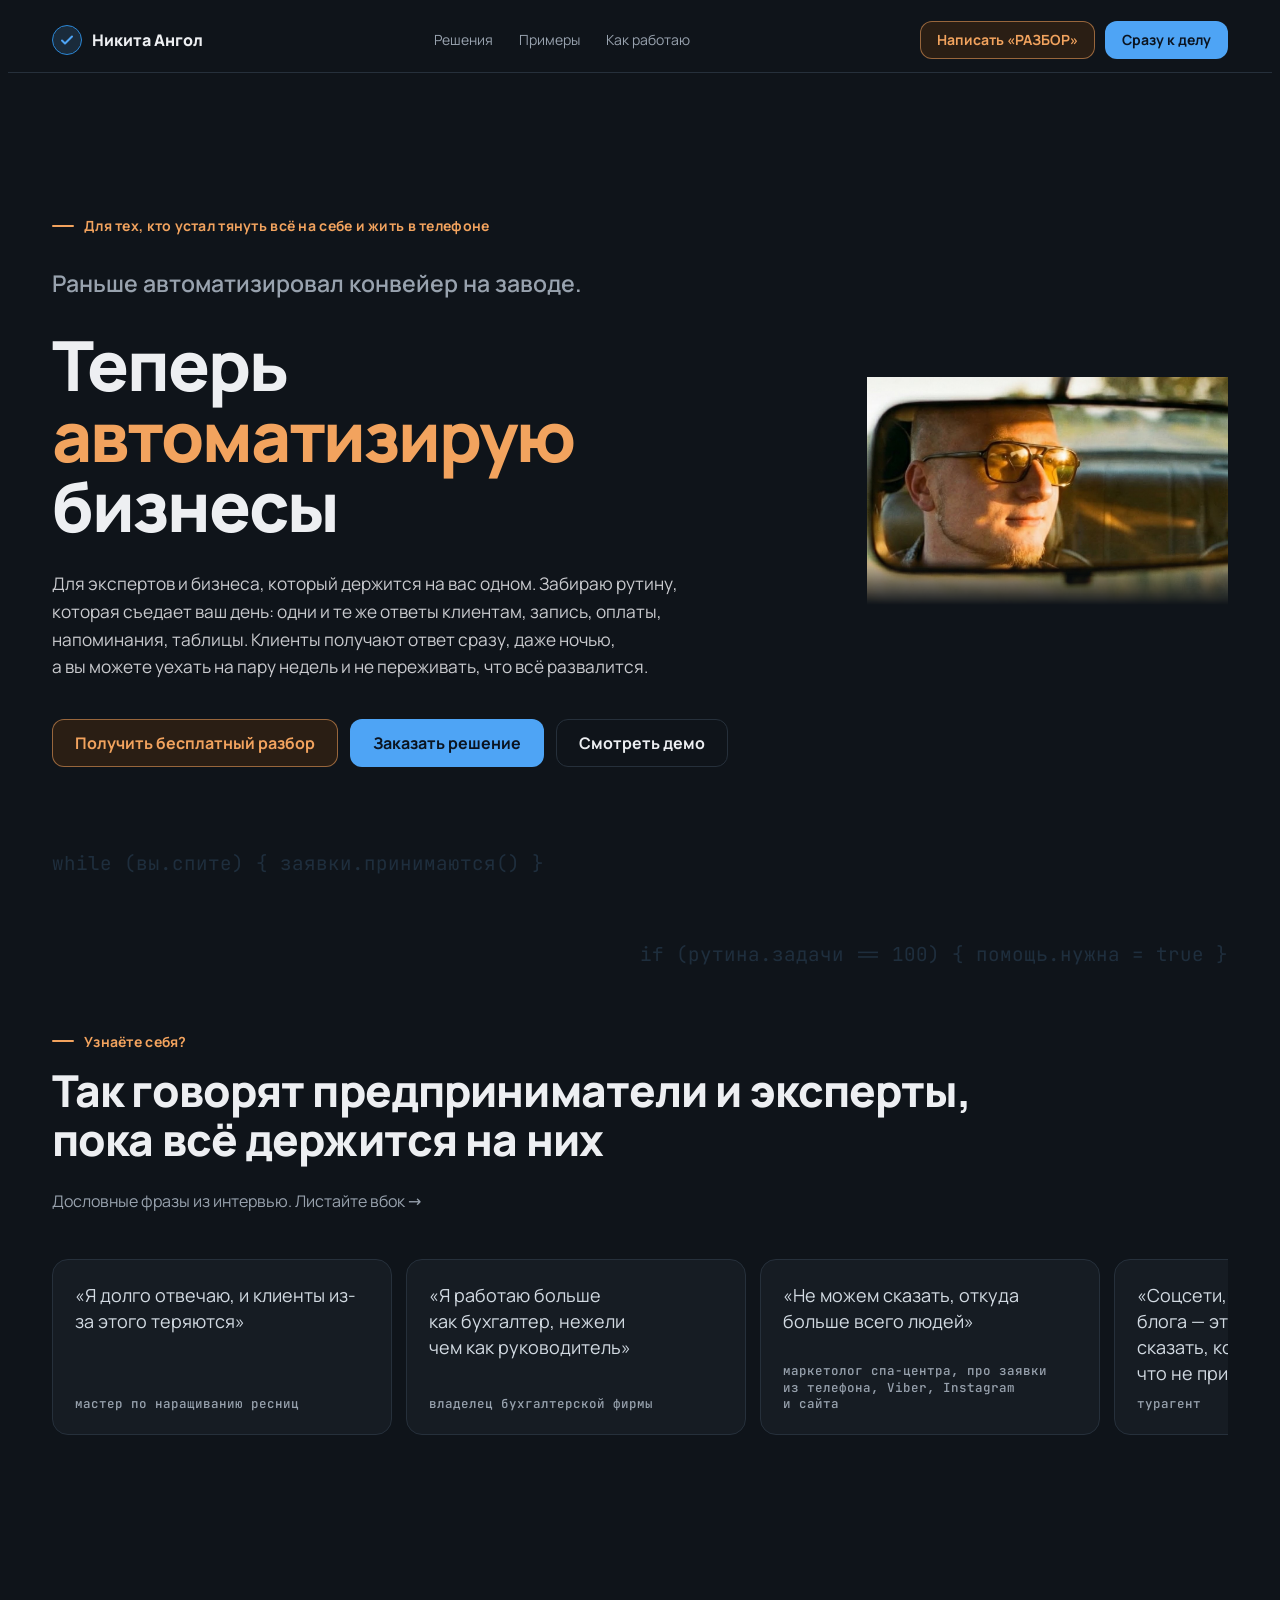
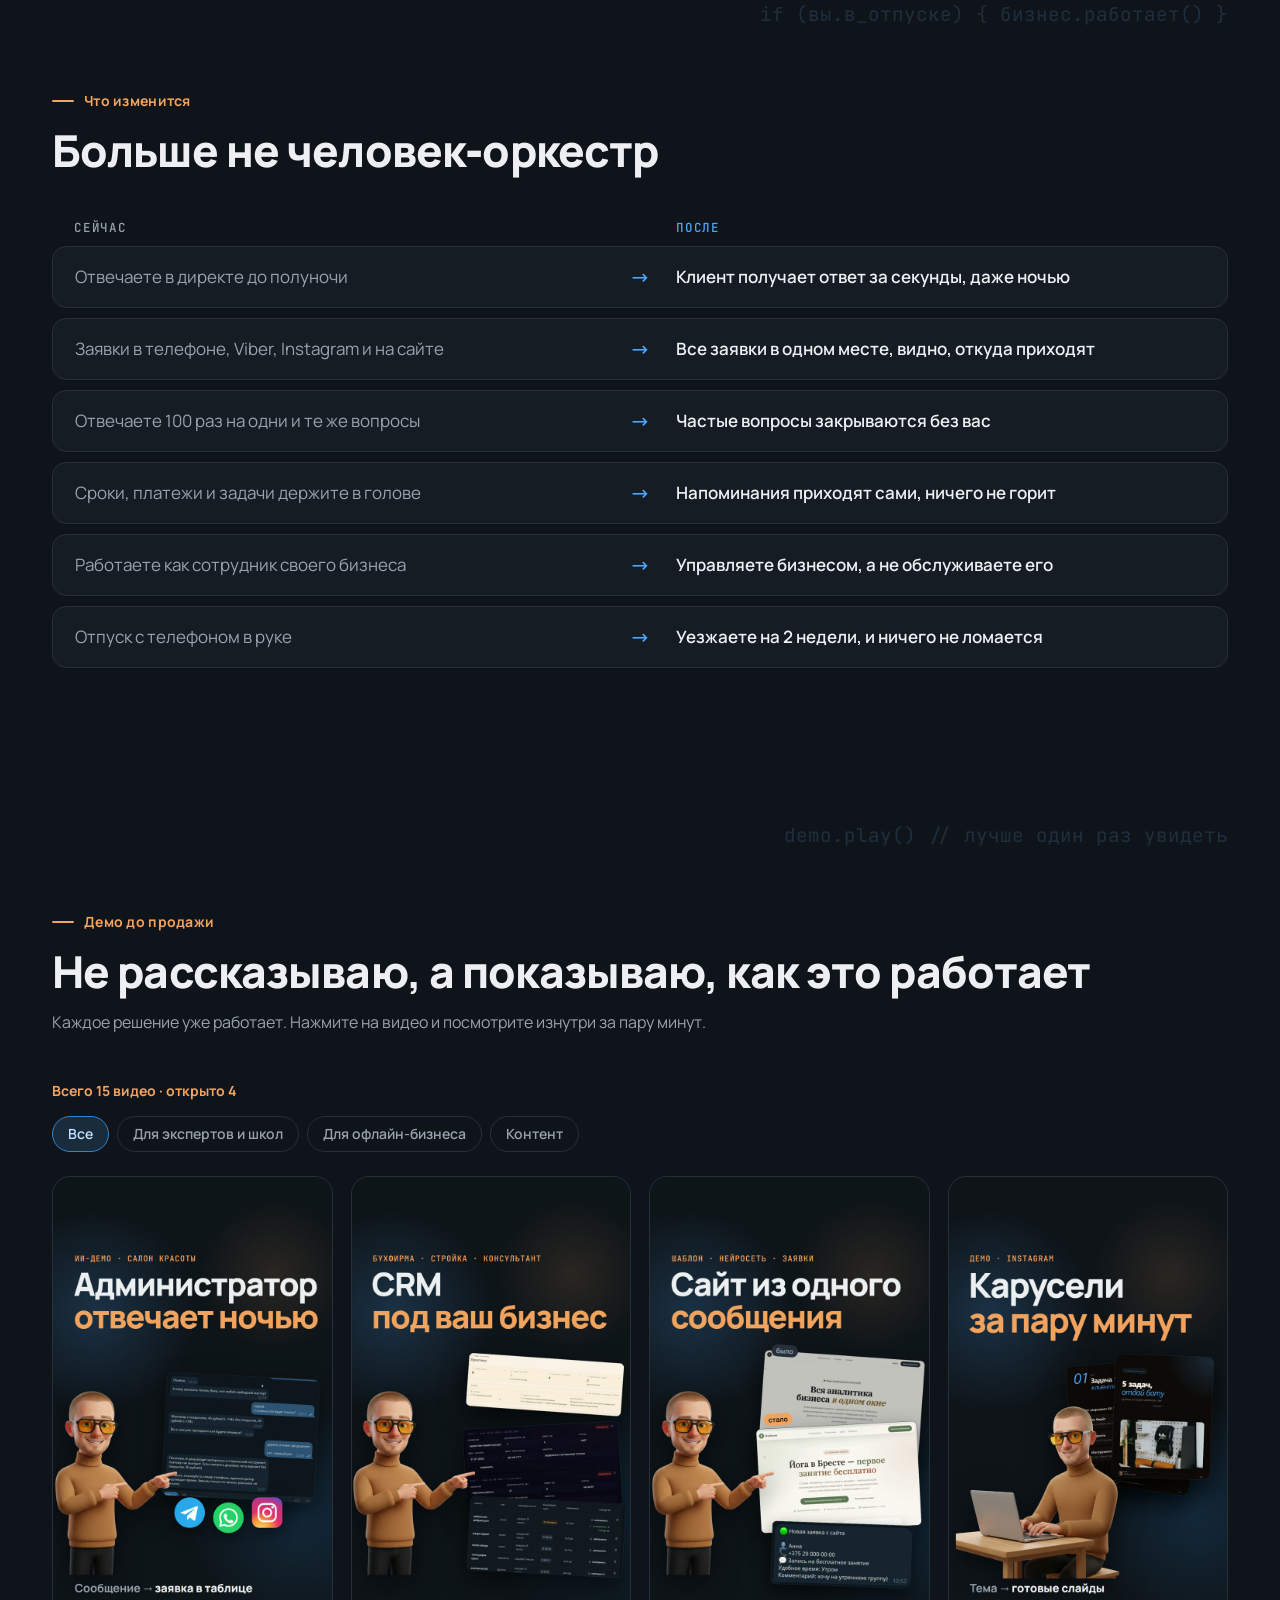
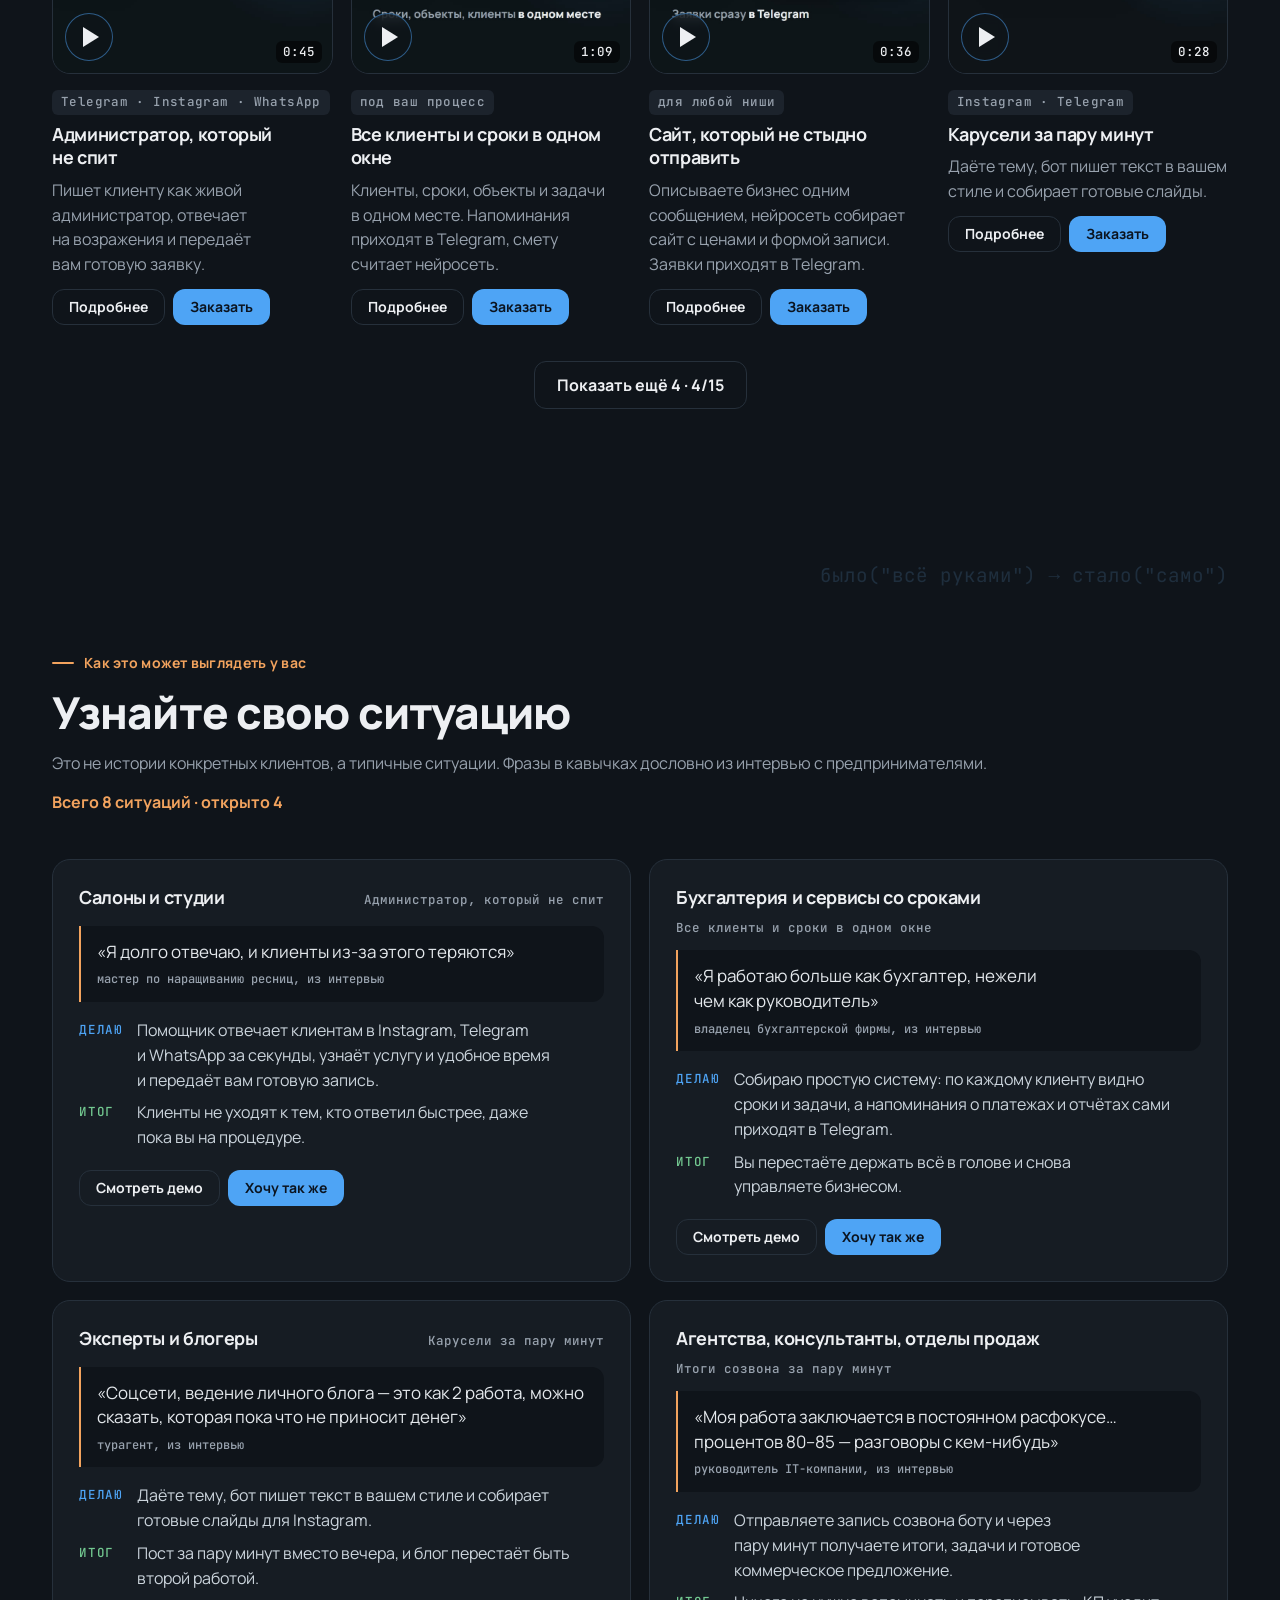
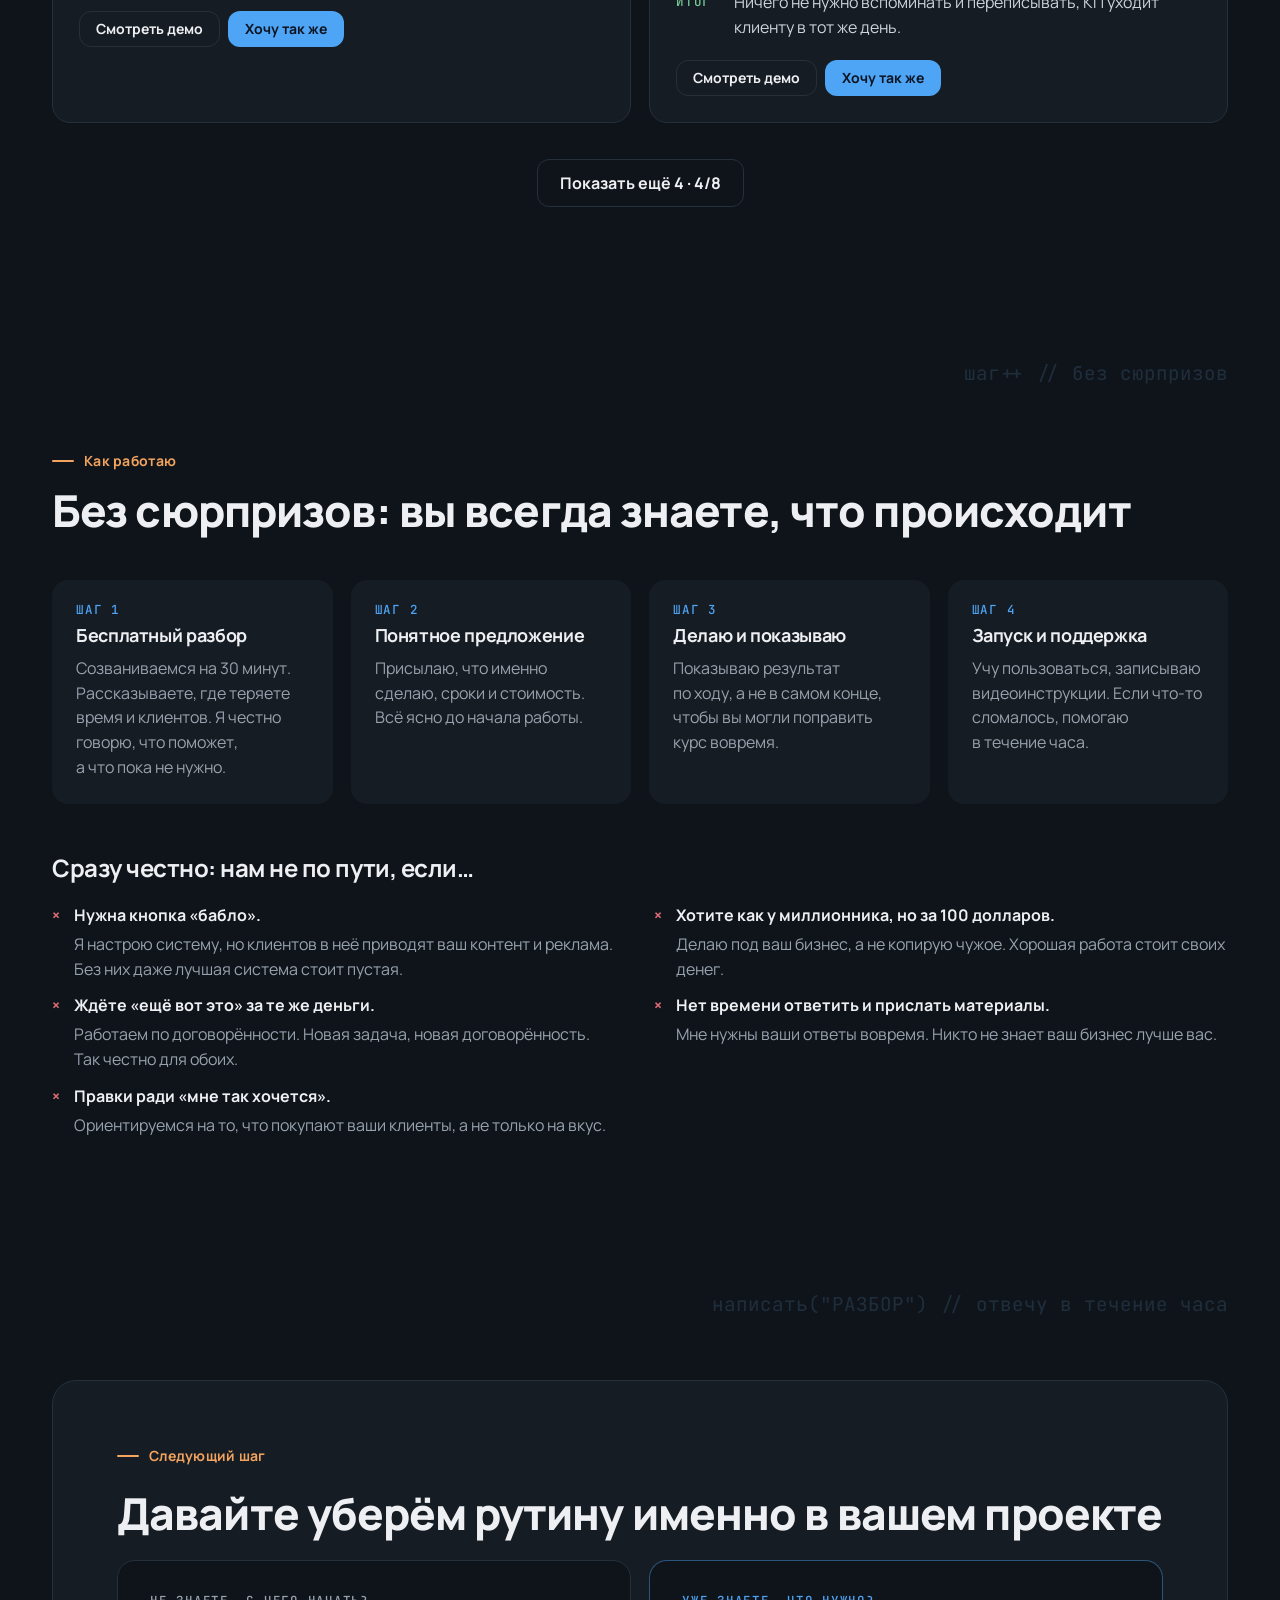
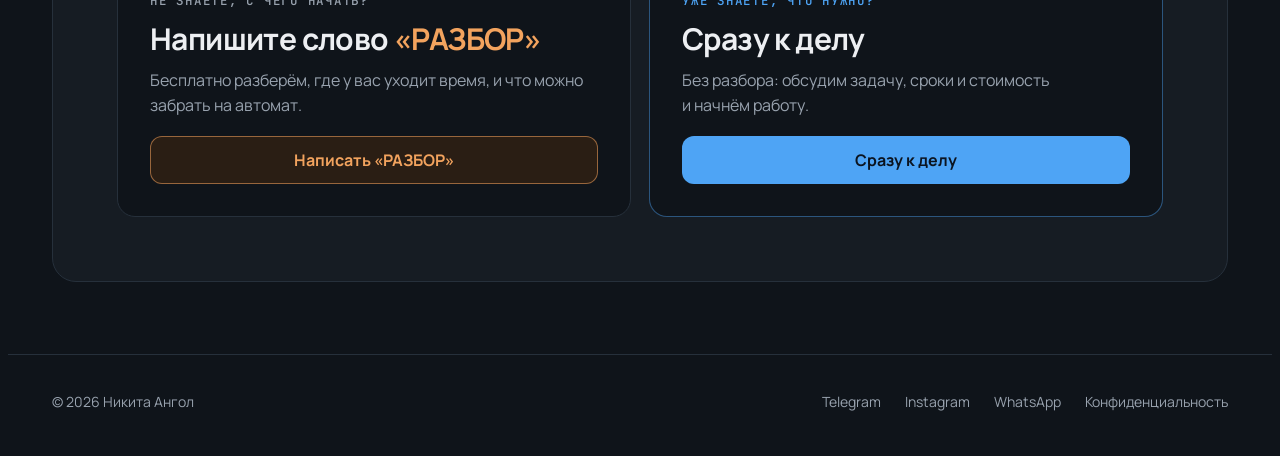
==== commit 9a007700: "Обновление предпросмотра Co-Authored-By: Claude Opus 5.5 <noreply@anthropic.com>" ====
--- a/index.html
+++ b/index.html
@@ -477,6 +477,17 @@
 
 [hidden]{display:none!important}
 
+.btn,.chip{transition:transform .18s ease,box-shadow .18s ease,background-color .18s ease,border-color .18s ease,color .18s ease}
+@media (hover:hover){
+  .btn:hover{transform:translateY(-2px)}
+  .btn-main:hover{background:#8ACBFF;box-shadow:0 0 0 3px rgba(78,164,245,.35),0 10px 28px rgba(78,164,245,.55)}
+  .btn-cta:hover{background:var(--orange);border-color:var(--orange);color:#1A1208;box-shadow:0 0 0 3px rgba(242,163,94,.3),0 10px 28px rgba(242,163,94,.5)}
+  .btn-ghost:hover{background:var(--accent-bg);border-color:var(--accent);color:#fff;box-shadow:0 0 0 3px rgba(78,164,245,.25),0 8px 22px rgba(78,164,245,.3)}
+  .btn-msg:hover{border-color:var(--m-c);box-shadow:0 0 0 3px var(--m-bd),0 8px 24px var(--m-bd)}
+  .chip:hover{border-color:var(--accent);color:var(--text)}
+}
+.btn:active{transform:translateY(0) scale(.97);box-shadow:none}
+
 .count{margin:0 0 14px;font-size:var(--fs-small);font-weight:700;color:var(--orange)}
 .sec-head .count{margin:0}
 
@@ -527,7 +538,6 @@
           <button class="btn btn-main" type="button" data-order="">Заказать решение</button>
           <a class="btn btn-ghost" href="#demo">Смотреть демо</a>
         </div>
-        <div class="hero-meta"><span>Не сидите в телефоне до полуночи</span><span>Ни один клиент не теряется, даже когда вы не на связи</span><span>Можно уехать в отпуск, и ничего не сломается</span><span>Берёте больше клиентов, не нанимая людей</span><span>Все заявки и деньги видно на одном экране</span><span>Ни в чём не нужно разбираться: делаю и учу</span></div>
       </div>
       <figure class="hero-video hero-photo" style="margin:0">
         <div class="frame photo cut"><picture><source media="(max-width:599px)" srcset="img/nikita-mirror.jpg" width="1236" height="780"><img src="img/nikita-rose.webp" alt="Никита Ангол" width="1072" height="1630"></picture></div>
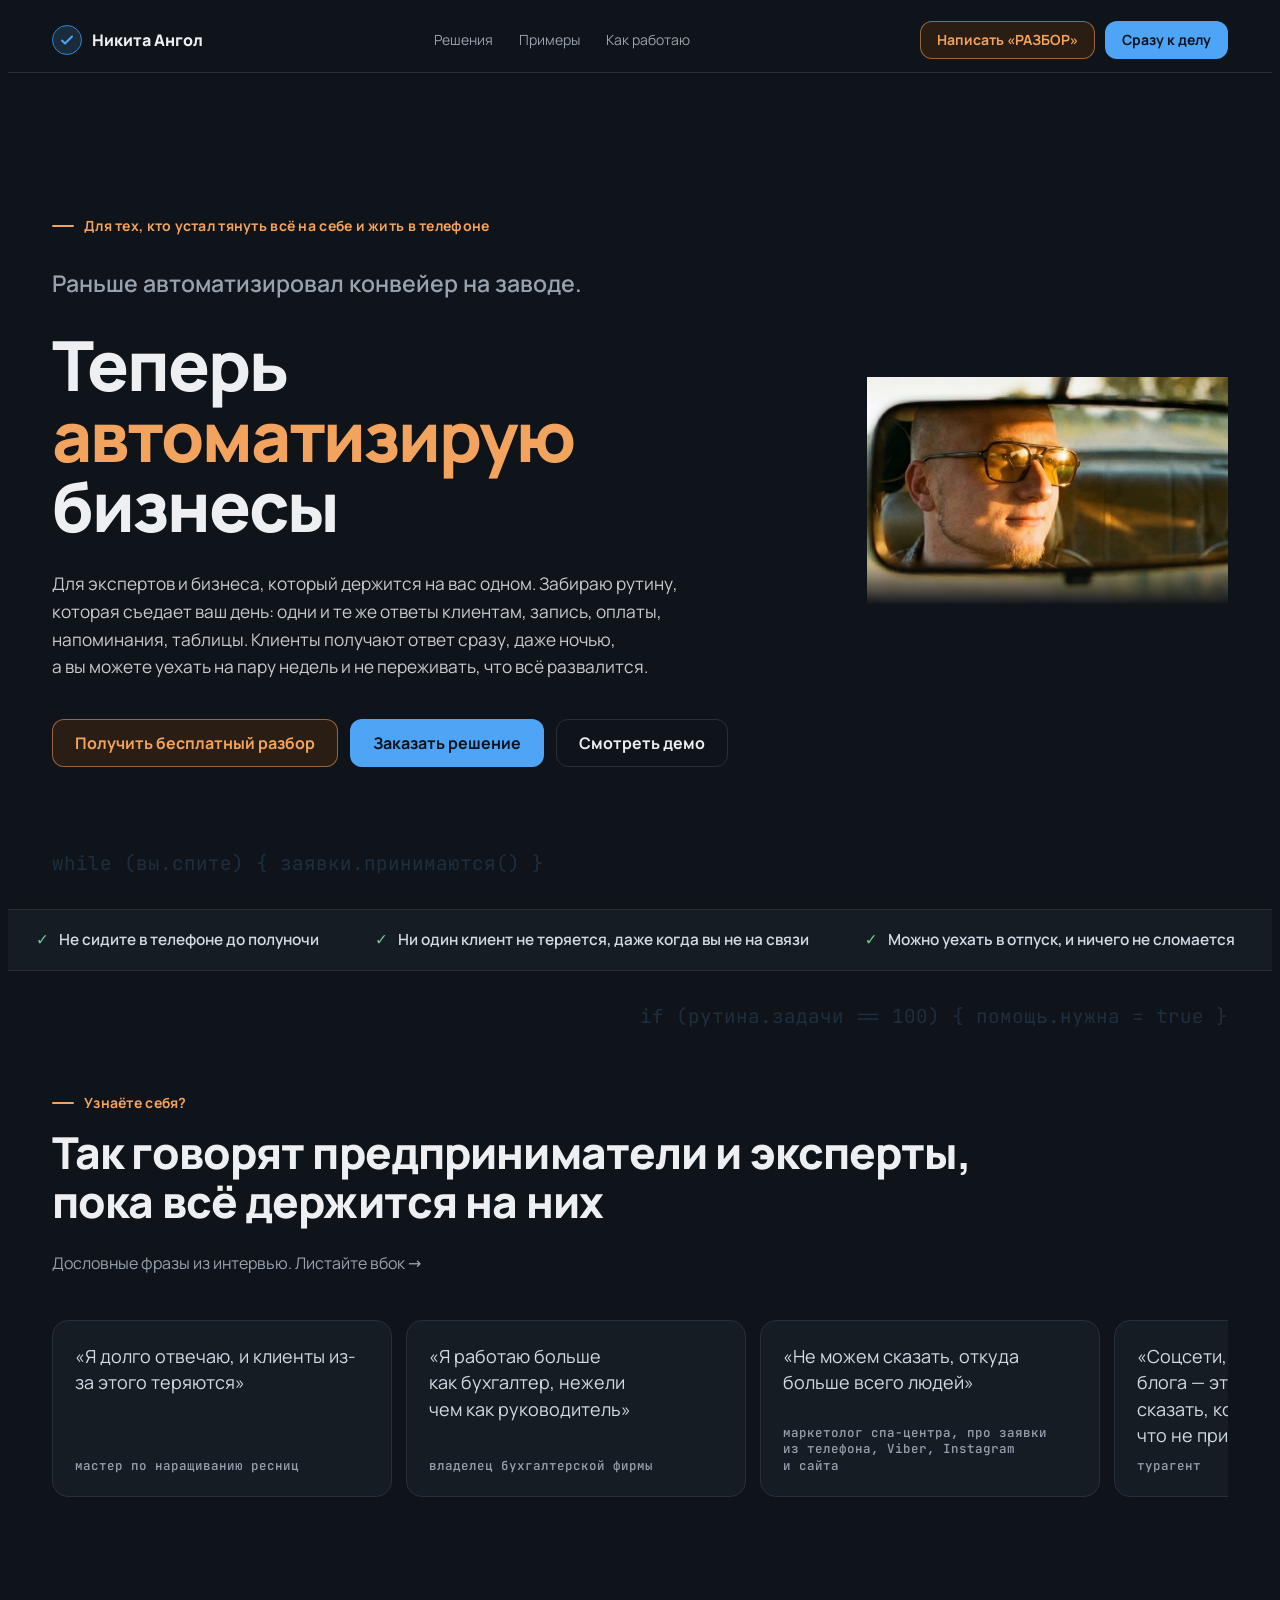
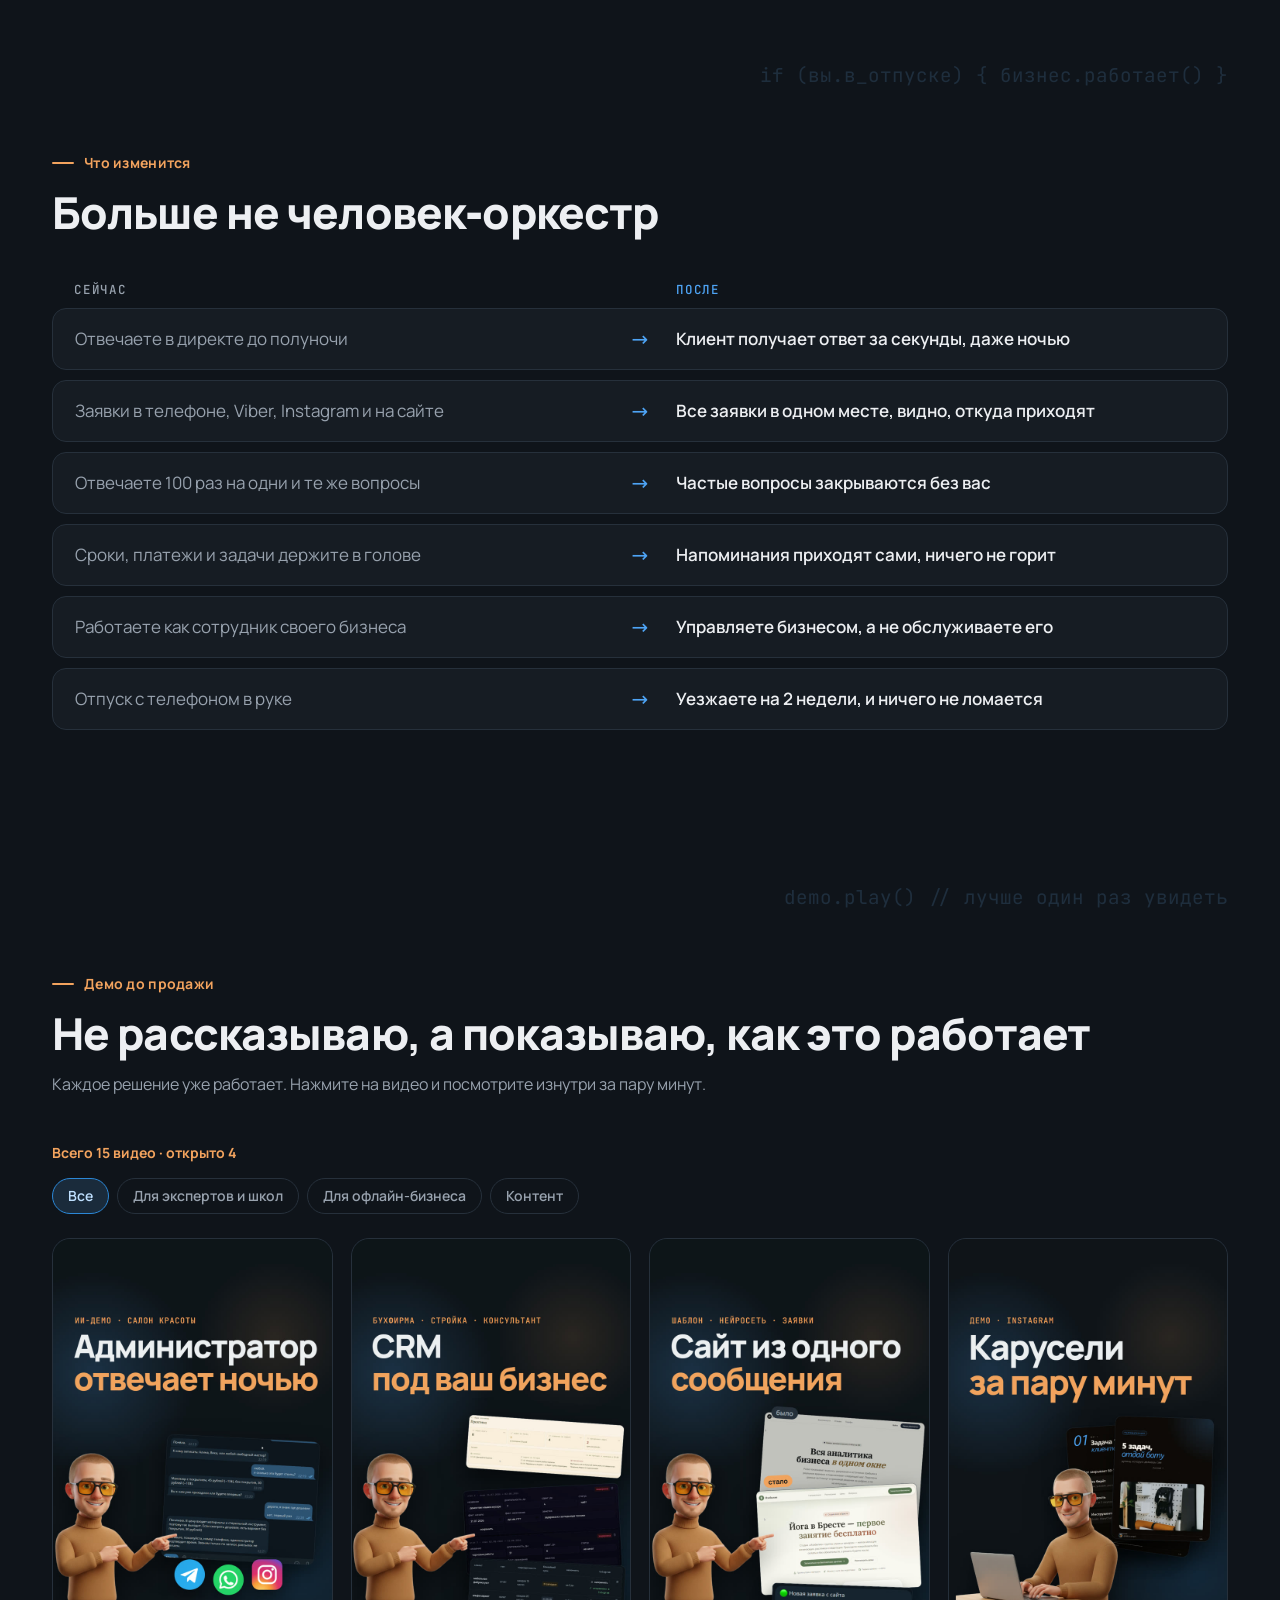
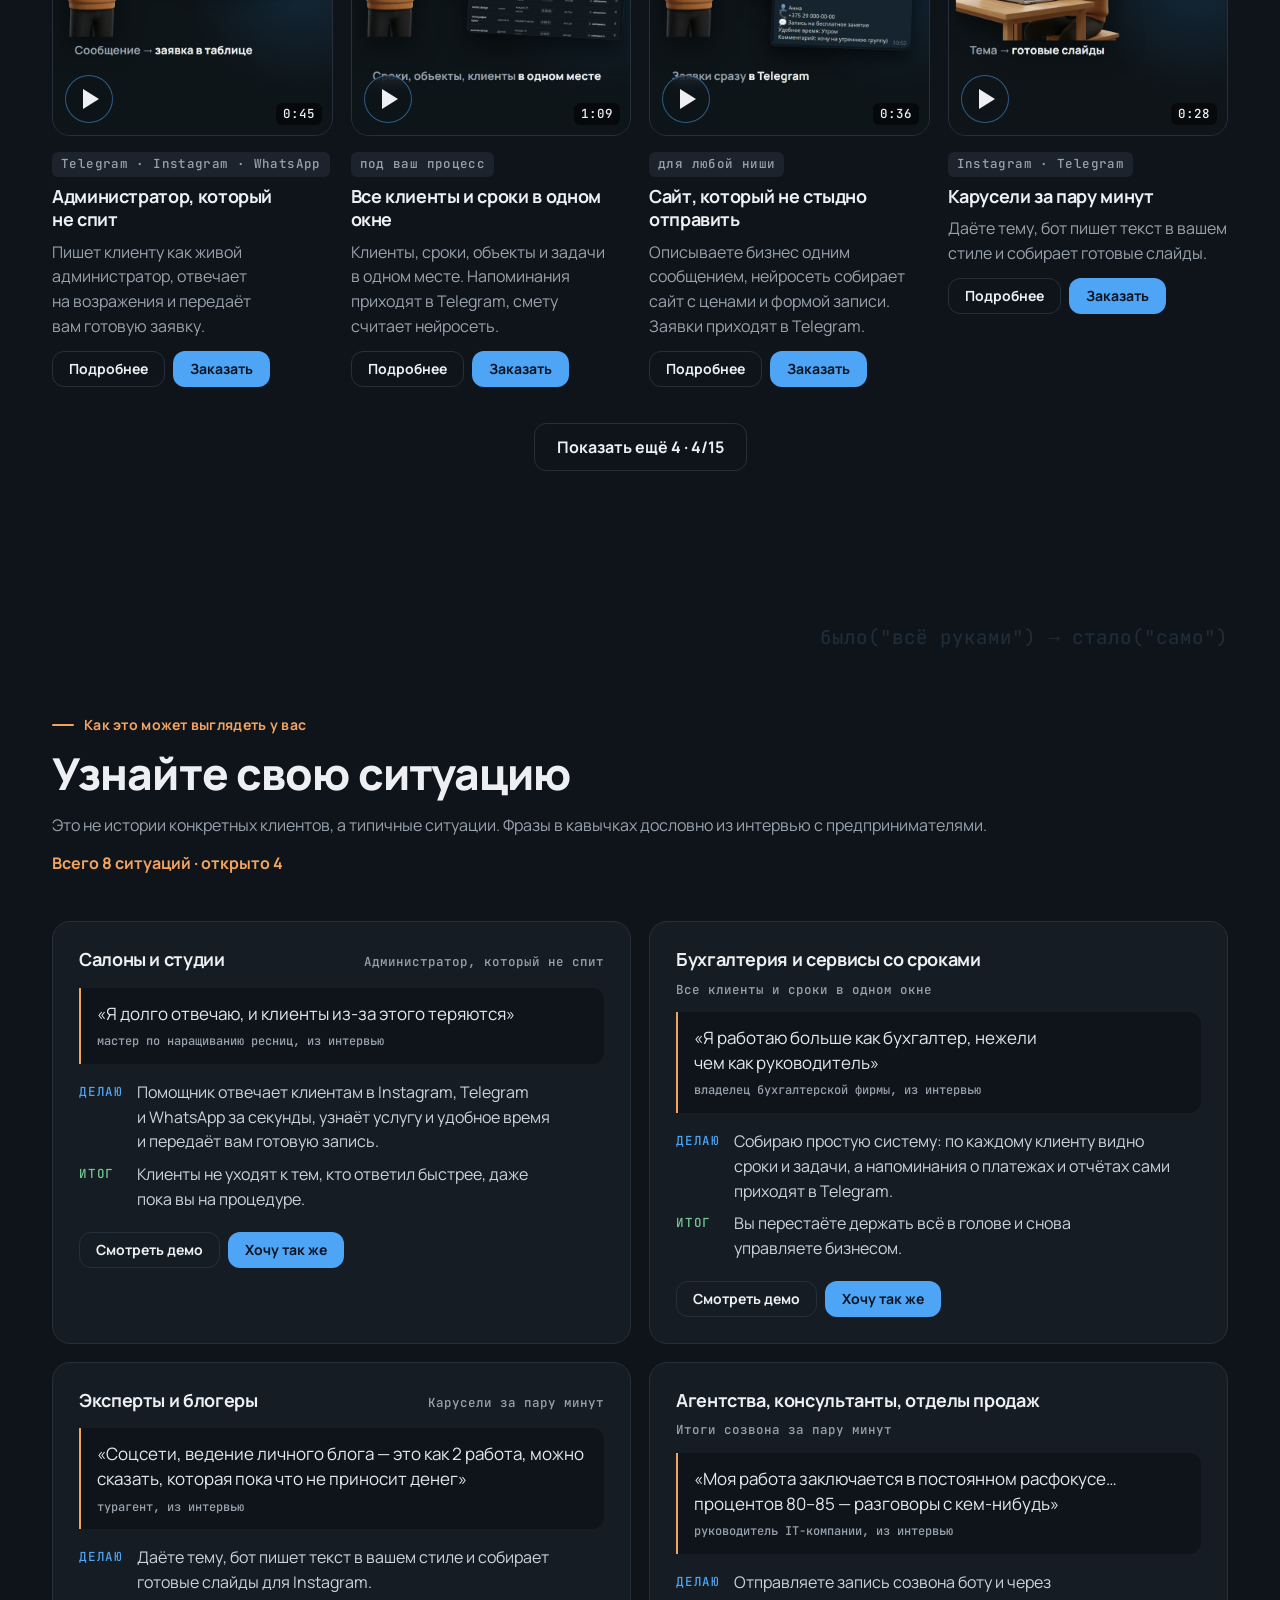
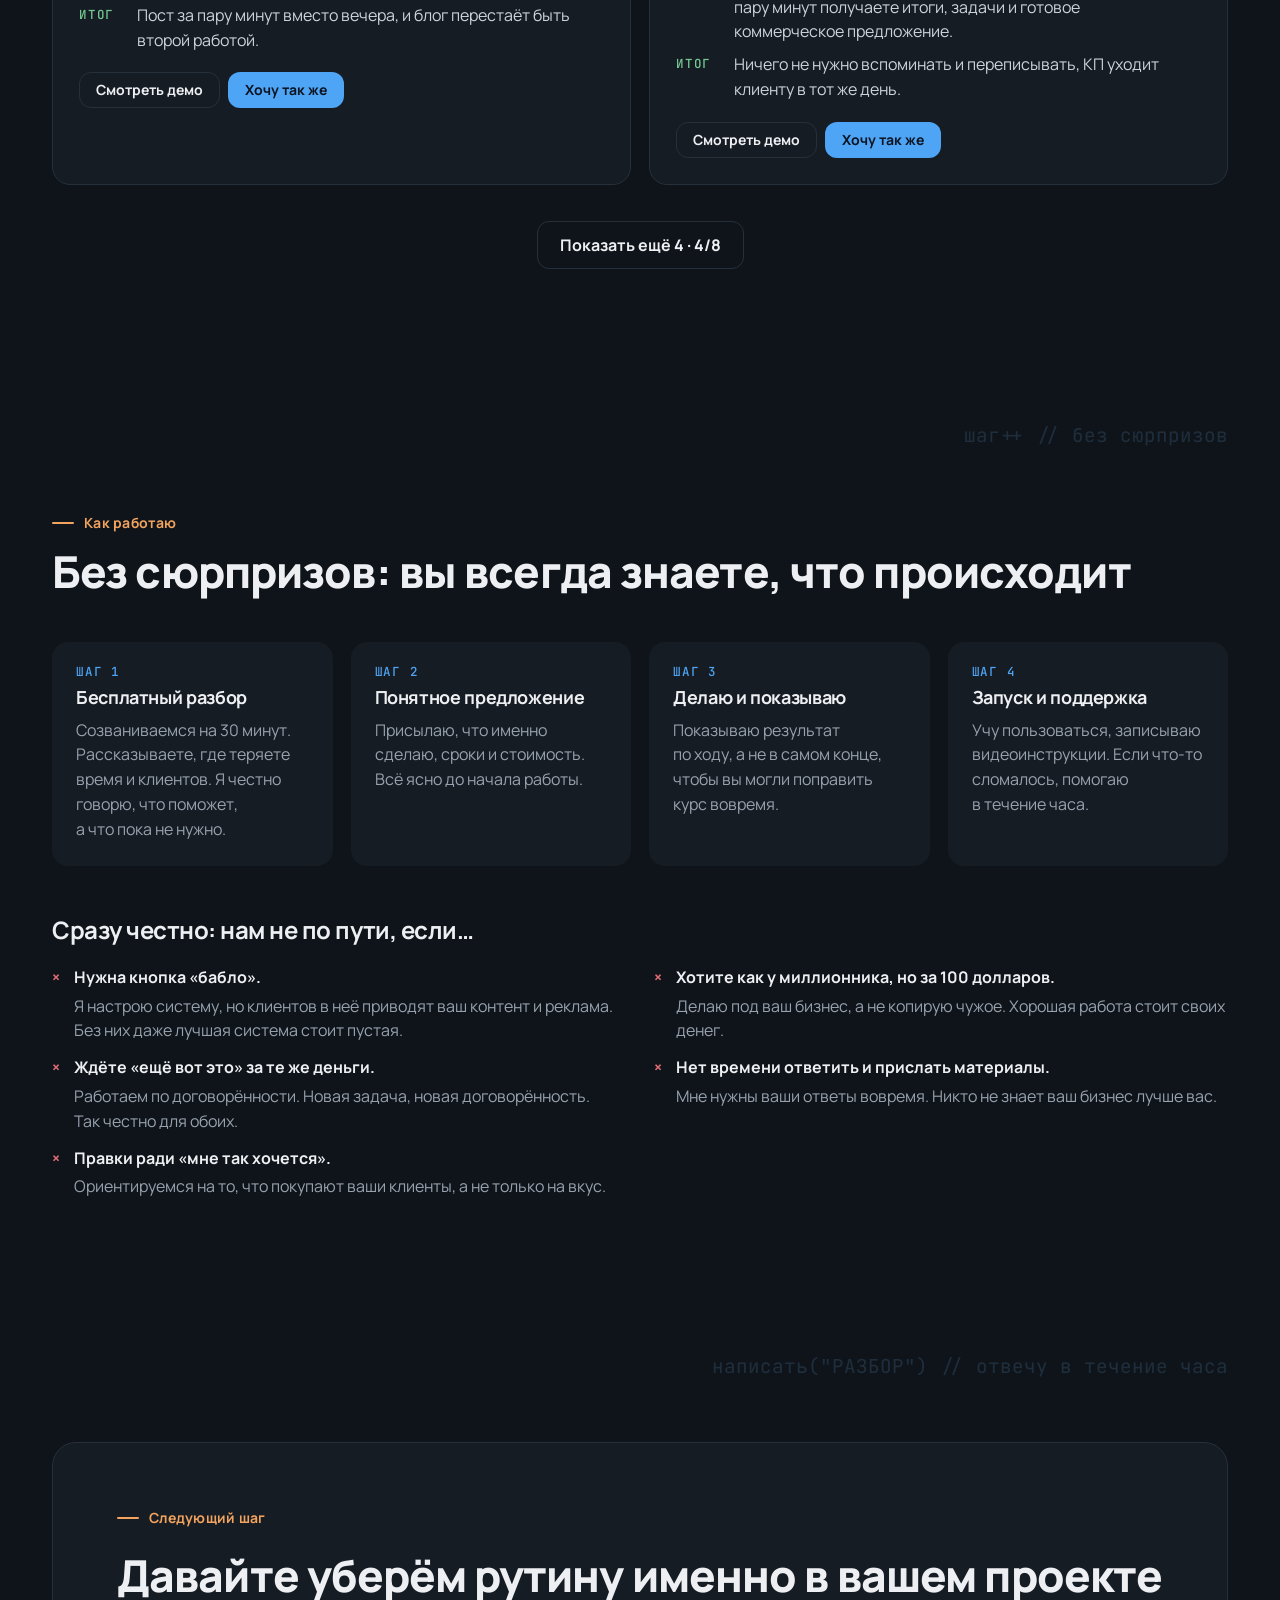
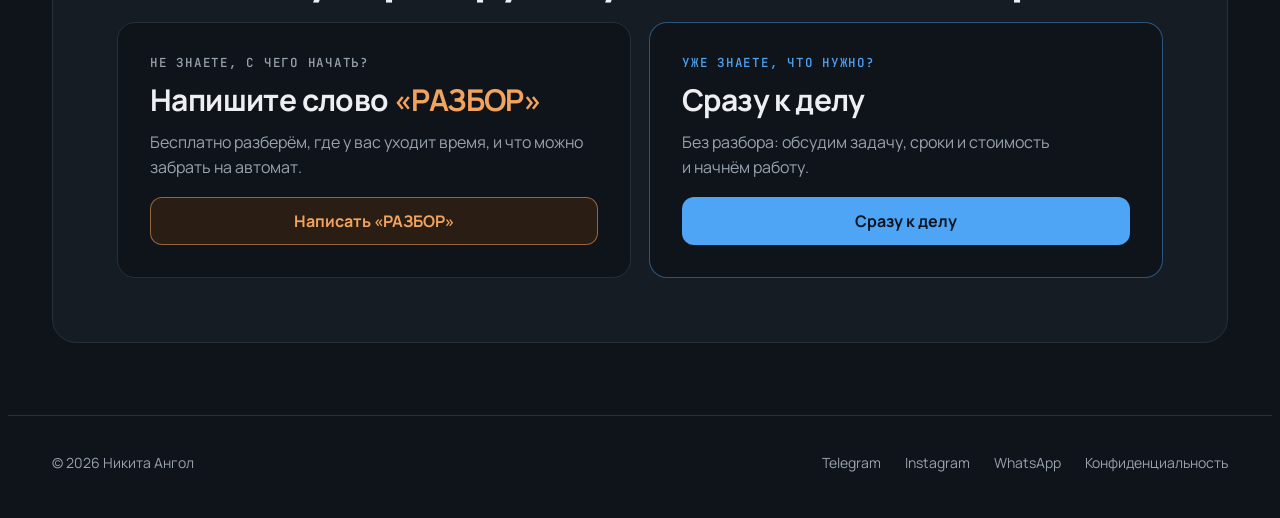
==== commit 9db1e116: "Обновление предпросмотра Co-Authored-By: Claude Opus 5.5 <noreply@anthropic.com>" ====
--- a/index.html
+++ b/index.html
@@ -477,16 +477,25 @@
 
 [hidden]{display:none!important}
 
+.ticker{overflow:hidden;border-block:1px solid var(--border);background:var(--surface);padding-block:18px}
+.ticker-track{display:flex;width:max-content;animation:ticker 60s linear infinite}
+.ticker:hover .ticker-track{animation-play-state:paused}
+.ticker-row{display:flex;flex:none}
+.ticker-row span{white-space:nowrap;padding-inline:28px;font-size:clamp(15px,1.2vw,18px);font-weight:600;color:#D2DAE2}
+.ticker-row span::before{content:"✓";color:var(--green);margin-right:10px;font-weight:800}
+@keyframes ticker{to{transform:translateX(-50%)}}
+@media (prefers-reduced-motion:reduce){.ticker{overflow-x:auto}.ticker-track{animation:none}}
+
 .btn,.chip{transition:transform .18s ease,box-shadow .18s ease,background-color .18s ease,border-color .18s ease,color .18s ease}
 @media (hover:hover){
   .btn:hover{transform:translateY(-2px)}
-  .btn-main:hover{background:#8ACBFF;box-shadow:0 0 0 3px rgba(78,164,245,.35),0 10px 28px rgba(78,164,245,.55)}
-  .btn-cta:hover{background:var(--orange);border-color:var(--orange);color:#1A1208;box-shadow:0 0 0 3px rgba(242,163,94,.3),0 10px 28px rgba(242,163,94,.5)}
-  .btn-ghost:hover{background:var(--accent-bg);border-color:var(--accent);color:#fff;box-shadow:0 0 0 3px rgba(78,164,245,.25),0 8px 22px rgba(78,164,245,.3)}
-  .btn-msg:hover{border-color:var(--m-c);box-shadow:0 0 0 3px var(--m-bd),0 8px 24px var(--m-bd)}
+  .btn-main:hover{background:#fff;border-color:#fff;color:#0B1420}
+  .btn-cta:hover{background:var(--orange);border-color:var(--orange);color:#1A1208}
+  .btn-ghost:hover{background:var(--text);border-color:var(--text);color:#0B1420}
+  .btn-msg:hover{background:var(--m-bg-h);border-color:var(--m-c)}
   .chip:hover{border-color:var(--accent);color:var(--text)}
 }
-.btn:active{transform:translateY(0) scale(.97);box-shadow:none}
+.btn:active{transform:translateY(0) scale(.97)}
 
 .count{margin:0 0 14px;font-size:var(--fs-small);font-weight:700;color:var(--orange)}
 .sec-head .count{margin:0}
@@ -515,13 +524,13 @@
     <nav class="nav-links">
       <a href="#demo">Решения</a><a href="#cases">Примеры</a><a href="#how">Как работаю</a>
     </nav>
-    <div class="nav-btns"><a class="btn btn-cta" href="#contact">Написать «РАЗБОР»</a><button class="btn btn-main" type="button" data-order="" data-order-kick="Сразу к делу">Сразу к делу</button></div>
+    <div class="nav-btns"><a class="btn btn-cta" href="#contact">Написать «РАЗБОР»</a><button class="btn btn-main" type="button" data-order="" data-order-kick="Сразу к делу">Сразу к делу</button></div>
     <button class="burger" id="burger" type="button" aria-label="Меню" aria-expanded="false" aria-controls="m-menu"><i></i><i></i><i></i></button>
   </div>
   <nav class="m-menu" id="m-menu" hidden>
     <a href="#demo">Решения</a><a href="#cases">Примеры</a><a href="#how">Как работаю</a>
     <a class="btn btn-cta" href="#contact">Написать «РАЗБОР»</a>
-    <button class="btn btn-main" type="button" data-order="" data-order-kick="Сразу к делу">Сразу к делу</button>
+    <button class="btn btn-main" type="button" data-order="" data-order-kick="Сразу к делу">Сразу к делу</button>
   </nav>
 </header>
 
@@ -544,6 +553,7 @@
       </figure>
     </div>
   </section>
+  <div class="ticker" aria-label="Что вы получаете"><div class="ticker-track"><div class="ticker-row"><span>Не сидите в телефоне до полуночи</span><span>Ни один клиент не теряется, даже когда вы не на связи</span><span>Можно уехать в отпуск, и ничего не сломается</span><span>Берёте больше клиентов, не нанимая людей</span><span>Все заявки и деньги видно на одном экране</span><span>Ни в чём не нужно разбираться: делаю и учу</span></div><div class="ticker-row" aria-hidden="true"><span>Не сидите в телефоне до полуночи</span><span>Ни один клиент не теряется, даже когда вы не на связи</span><span>Можно уехать в отпуск, и ничего не сломается</span><span>Берёте больше клиентов, не нанимая людей</span><span>Все заявки и деньги видно на одном экране</span><span>Ни в чём не нужно разбираться: делаю и учу</span></div></div></div>
 
   <section data-code='if (рутина.задачи == 100) { помощь.нужна = true }'>
     <div class="wrap">
@@ -647,7 +657,7 @@
         </article>
         <article class="card" data-c="cnt exp">
           <div class="frame vid"><img src="video/d19-insta.jpg" alt="Обложка видео: разбор любого Instagram за пару минут" loading="lazy"><button class="play" type="button" data-video="https://kinescope.io/embed/deb98b00-8787-4f15-8be1-e2c291a0aca8" aria-label="Смотреть видео: разбор любого Instagram"><i></i></button><div class="dur">1:07</div></div>
-          <div class="card-body"><span class="pill">для маркетинга</span><h3>Разбор любого Instagram</h3><p>Ссылка на профиль, и через пару минут отчёт: что говорят в роликах, чем цепляют первые 3&nbsp;секунды, вовлечённость и комментарии.</p><div class="card-btns"><button class="btn btn-ghost btn-more" type="button" data-more="m-insta">Подробнее</button><button class="btn btn-main btn-more" type="button" data-order="Разбор любого Instagram">Заказать</button></div></div>
+          <div class="card-body"><span class="pill">для маркетинга</span><h3>Разбор любого Instagram</h3><p>Ссылка на профиль, и через пару минут отчёт: что говорят в роликах, чем цепляют первые 3&nbsp;секунды, вовлечённость и комментарии.</p><div class="card-btns"><button class="btn btn-ghost btn-more" type="button" data-more="m-insta">Подробнее</button><button class="btn btn-main btn-more" type="button" data-order="Разбор любого Instagram">Заказать</button></div></div>
         </article>
         <article class="card" data-c="cnt off exp">
           <div class="frame vid"><img src="video/d13-studiya.jpg" alt="Обложка видео: фото и видео нейросетями в одном окне" loading="lazy"><button class="play" type="button" data-video="https://kinescope.io/embed/3ca29280-f8a5-44fc-87ec-c6df03da578e" aria-label="Смотреть видео: фото и видео нейросетями в одном окне"><i></i></button><div class="dur">1:20</div></div>
@@ -766,7 +776,7 @@
             <small>Уже знаете, что нужно?</small>
             <h3>Сразу к делу</h3>
             <p class="muted">Без разбора: обсудим задачу, сроки и стоимость и начнём работу.</p>
-            <div class="contact"><button class="btn btn-main" type="button" data-order-msg="Сразу к делу">Сразу к делу</button></div>
+            <div class="contact"><button class="btn btn-main" type="button" data-order-msg="Сразу к делу">Сразу к делу</button></div>
           </div>
         </div>
         <p class="ig-tip" hidden></p>
@@ -1205,23 +1215,23 @@
 <dialog class="more-dlg" id="m-insta" aria-labelledby="m-insta-h">
   <button class="x" type="button" aria-label="Закрыть">×</button>
   <div class="in">
-    <h3 id="m-insta-h">Разбор любого Instagram за пару минут</h3>
-    <p>Бот в Telegram. Отправляете ссылку на профиль, выбираете, сколько постов взять, и через пару минут получаете три файла: отчёт, таблицу Excel и файл для нейросети. В ролике разобран блог @eleonora_marketing.</p>
-    <h4>Зачем это вам</h4>
-    <ul>
-      <li><b>Видно, что заходит.</b> Лайки, комментарии, просмотры и вовлечённость по каждому посту, лучшие посты сверху.</li>
-      <li><b>Ролики расшифрованы.</b> Полный текст речи, а нейросеть описывает, что в кадре и чем цепляют первые 3&nbsp;секунды.</li>
-      <li><b>Голос аудитории.</b> Комментарии зрителей собраны прямо под постами.</li>
-      <li><b>Вечер работы — пара минут.</b> Не нужно выгружать посты и сводить таблицы вручную.</li>
-    </ul>
-    <h4>Как это работает</h4>
-    <ol>
-      <li>Отправляете боту ссылку на любой открытый профиль.</li>
-      <li>Выбираете количество постов или период и что сделать: расшифровать речь, описать картинки.</li>
-      <li>Получаете отчёт с поиском и сортировкой, таблицу и файл, который можно отдать нейросети с вопросом.</li>
-    </ol>
-    <h4>Кому подходит</h4>
-    <p>Маркетологам, SMM-специалистам и экспертам: разобрать конкурентов, выбрать блогеров для рекламы или понять, какие темы заходят в вашей нише.</p>
+    <h3 id="m-insta-h">Разбор любого Instagram за пару минут</h3>
+    <p>Бот в Telegram. Отправляете ссылку на профиль, выбираете, сколько постов взять, и через пару минут получаете три файла: отчёт, таблицу Excel и файл для нейросети. В ролике разобран блог @eleonora_marketing.</p>
+    <h4>Зачем это вам</h4>
+    <ul>
+      <li><b>Видно, что заходит.</b> Лайки, комментарии, просмотры и вовлечённость по каждому посту, лучшие посты сверху.</li>
+      <li><b>Ролики расшифрованы.</b> Полный текст речи, а нейросеть описывает, что в кадре и чем цепляют первые 3&nbsp;секунды.</li>
+      <li><b>Голос аудитории.</b> Комментарии зрителей собраны прямо под постами.</li>
+      <li><b>Вечер работы — пара минут.</b> Не нужно выгружать посты и сводить таблицы вручную.</li>
+    </ul>
+    <h4>Как это работает</h4>
+    <ol>
+      <li>Отправляете боту ссылку на любой открытый профиль.</li>
+      <li>Выбираете количество постов или период и что сделать: расшифровать речь, описать картинки.</li>
+      <li>Получаете отчёт с поиском и сортировкой, таблицу и файл, который можно отдать нейросети с вопросом.</li>
+    </ol>
+    <h4>Кому подходит</h4>
+    <p>Маркетологам, SMM-специалистам и экспертам: разобрать конкурентов, выбрать блогеров для рекламы или понять, какие темы заходят в вашей нише.</p>
     <div class="dlg-btns"><button class="btn btn-main" type="button" data-order="Разбор любого Instagram">Заказать</button><a class="btn btn-cta" href="#contact" data-close>Написать «РАЗБОР»</a></div>
   </div>
 </dialog>
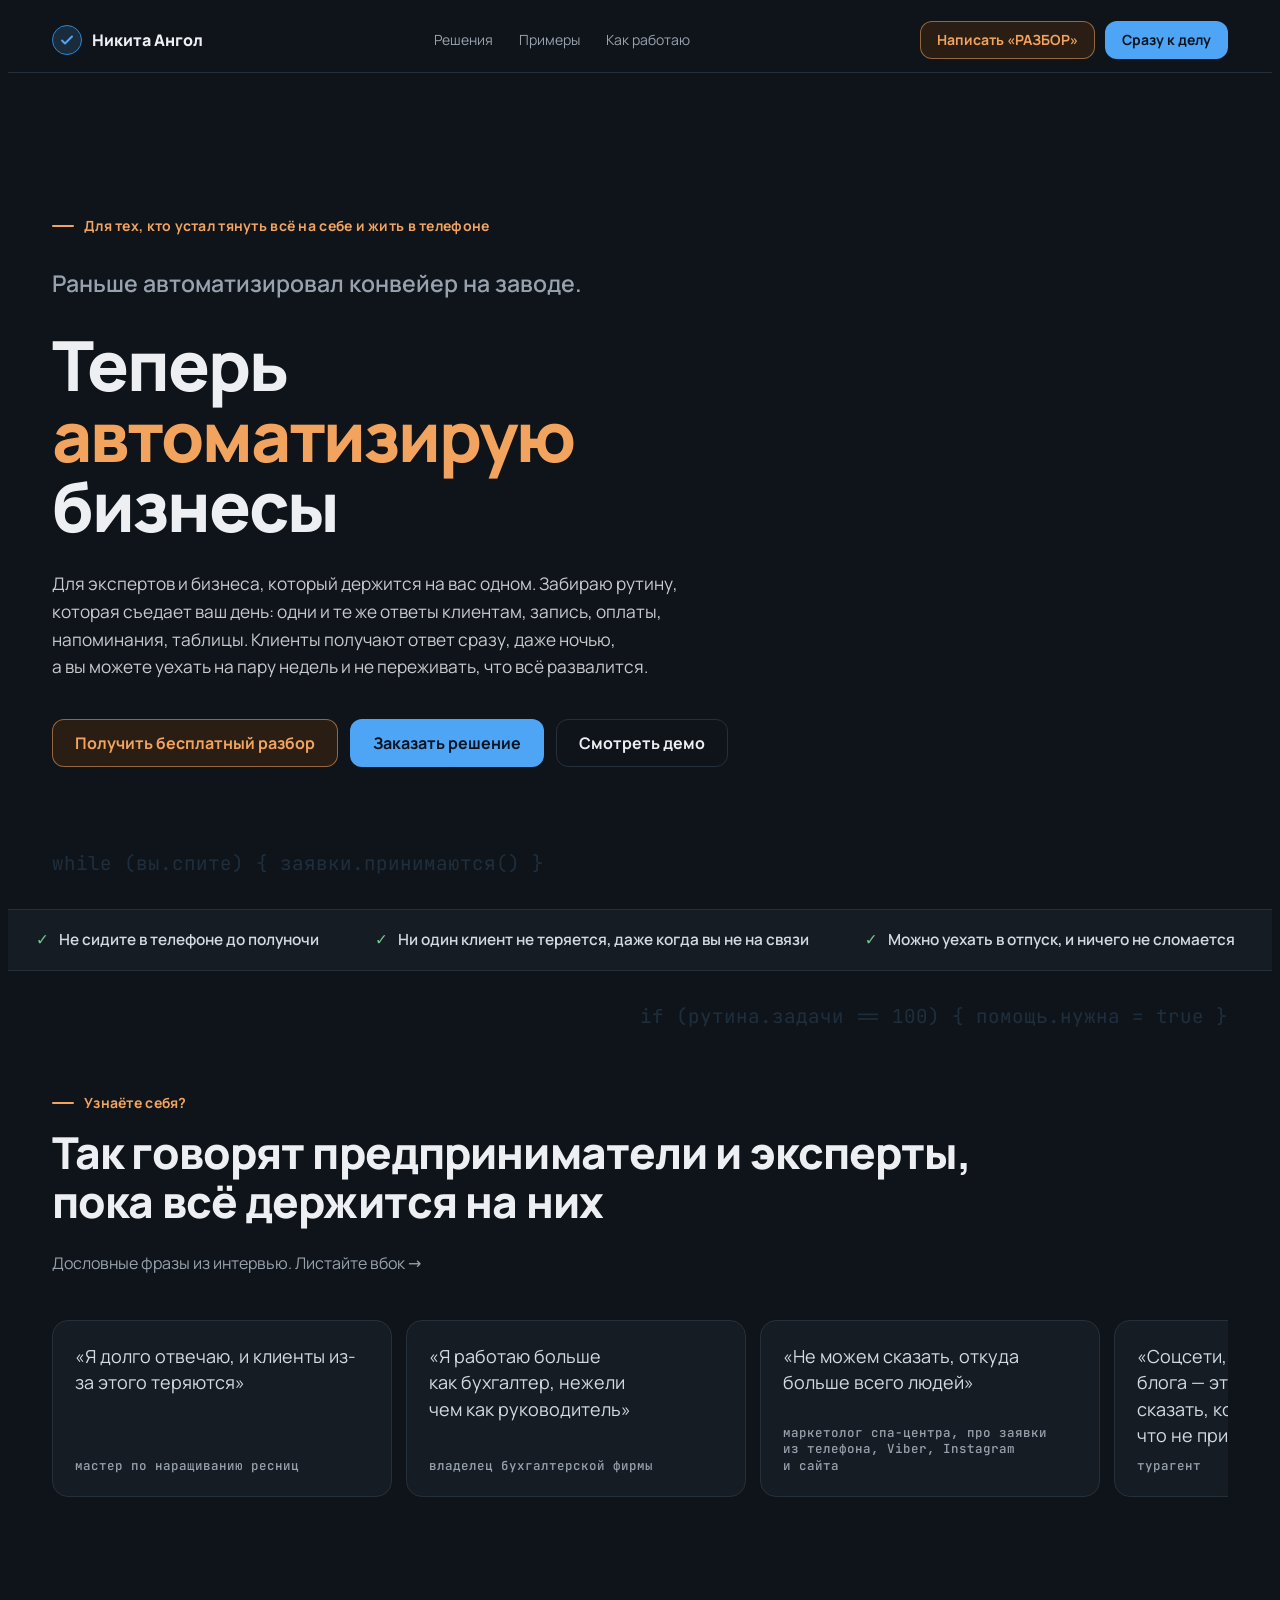
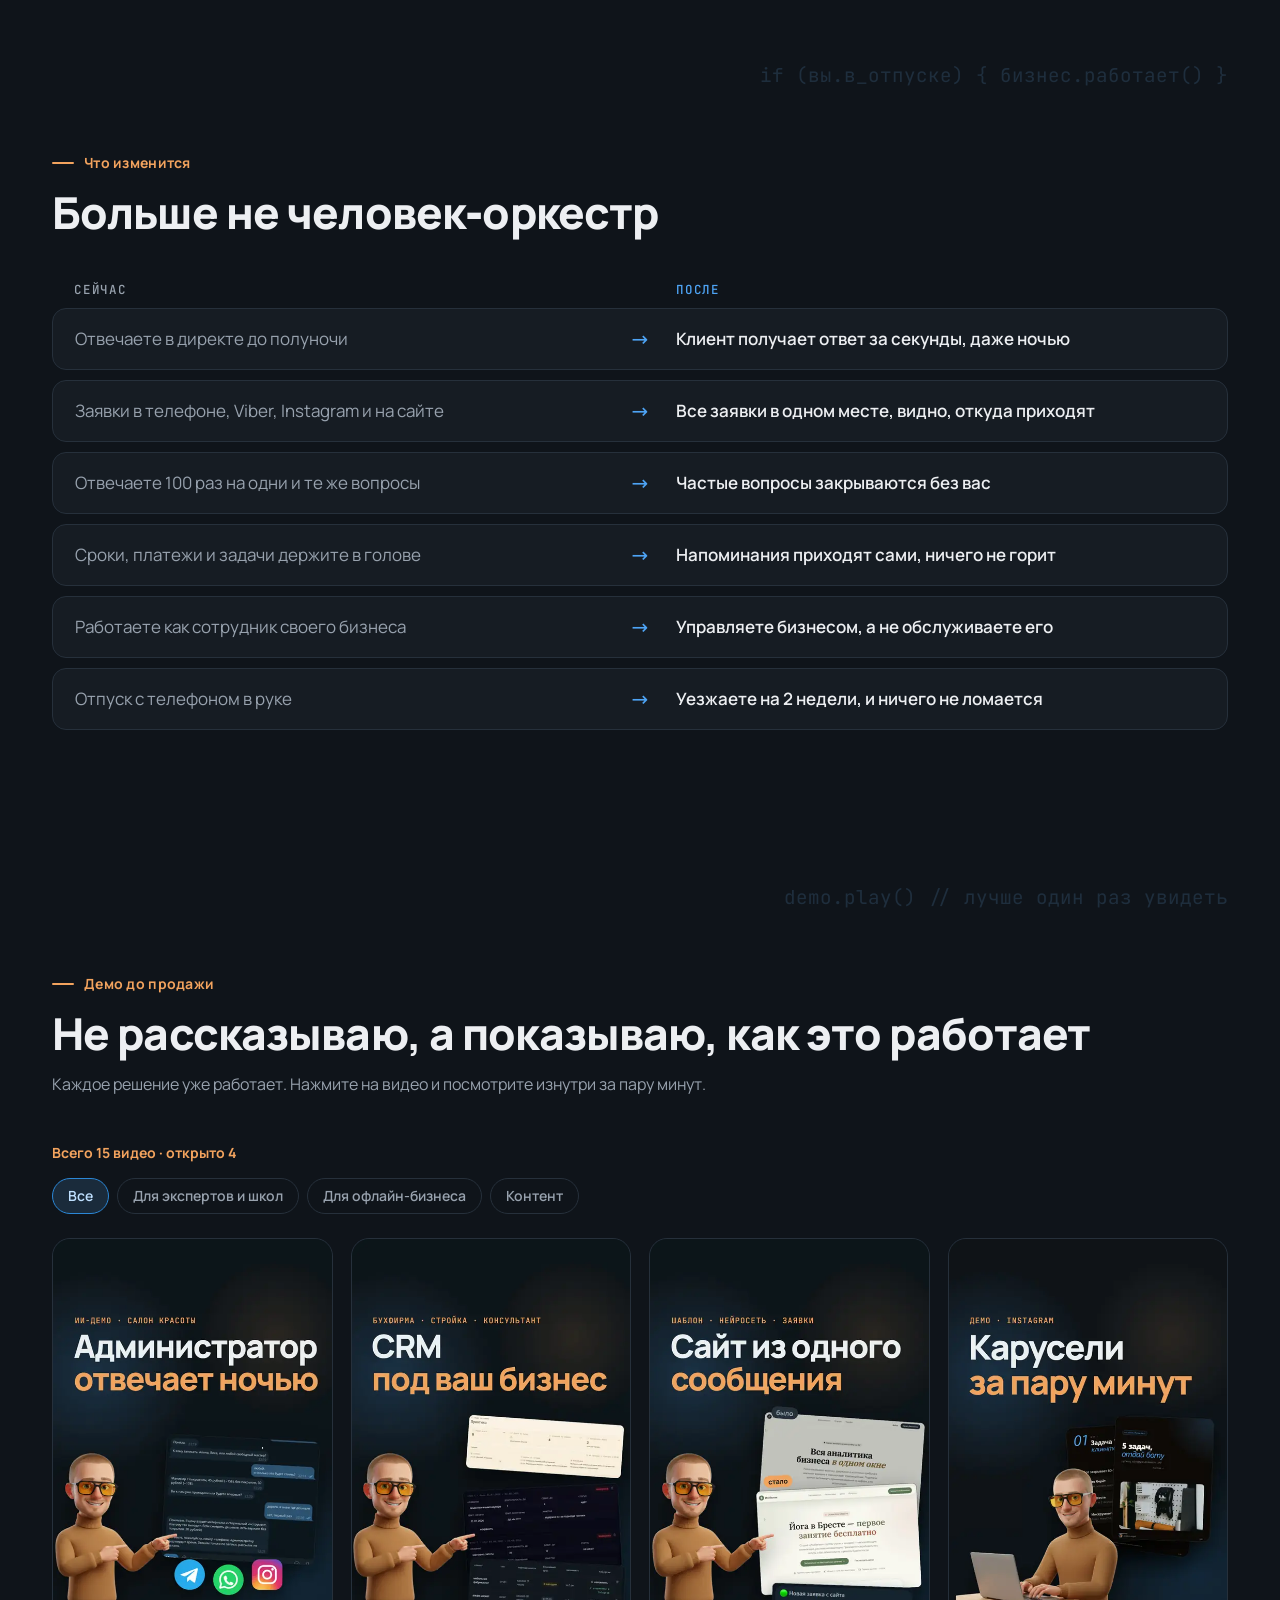
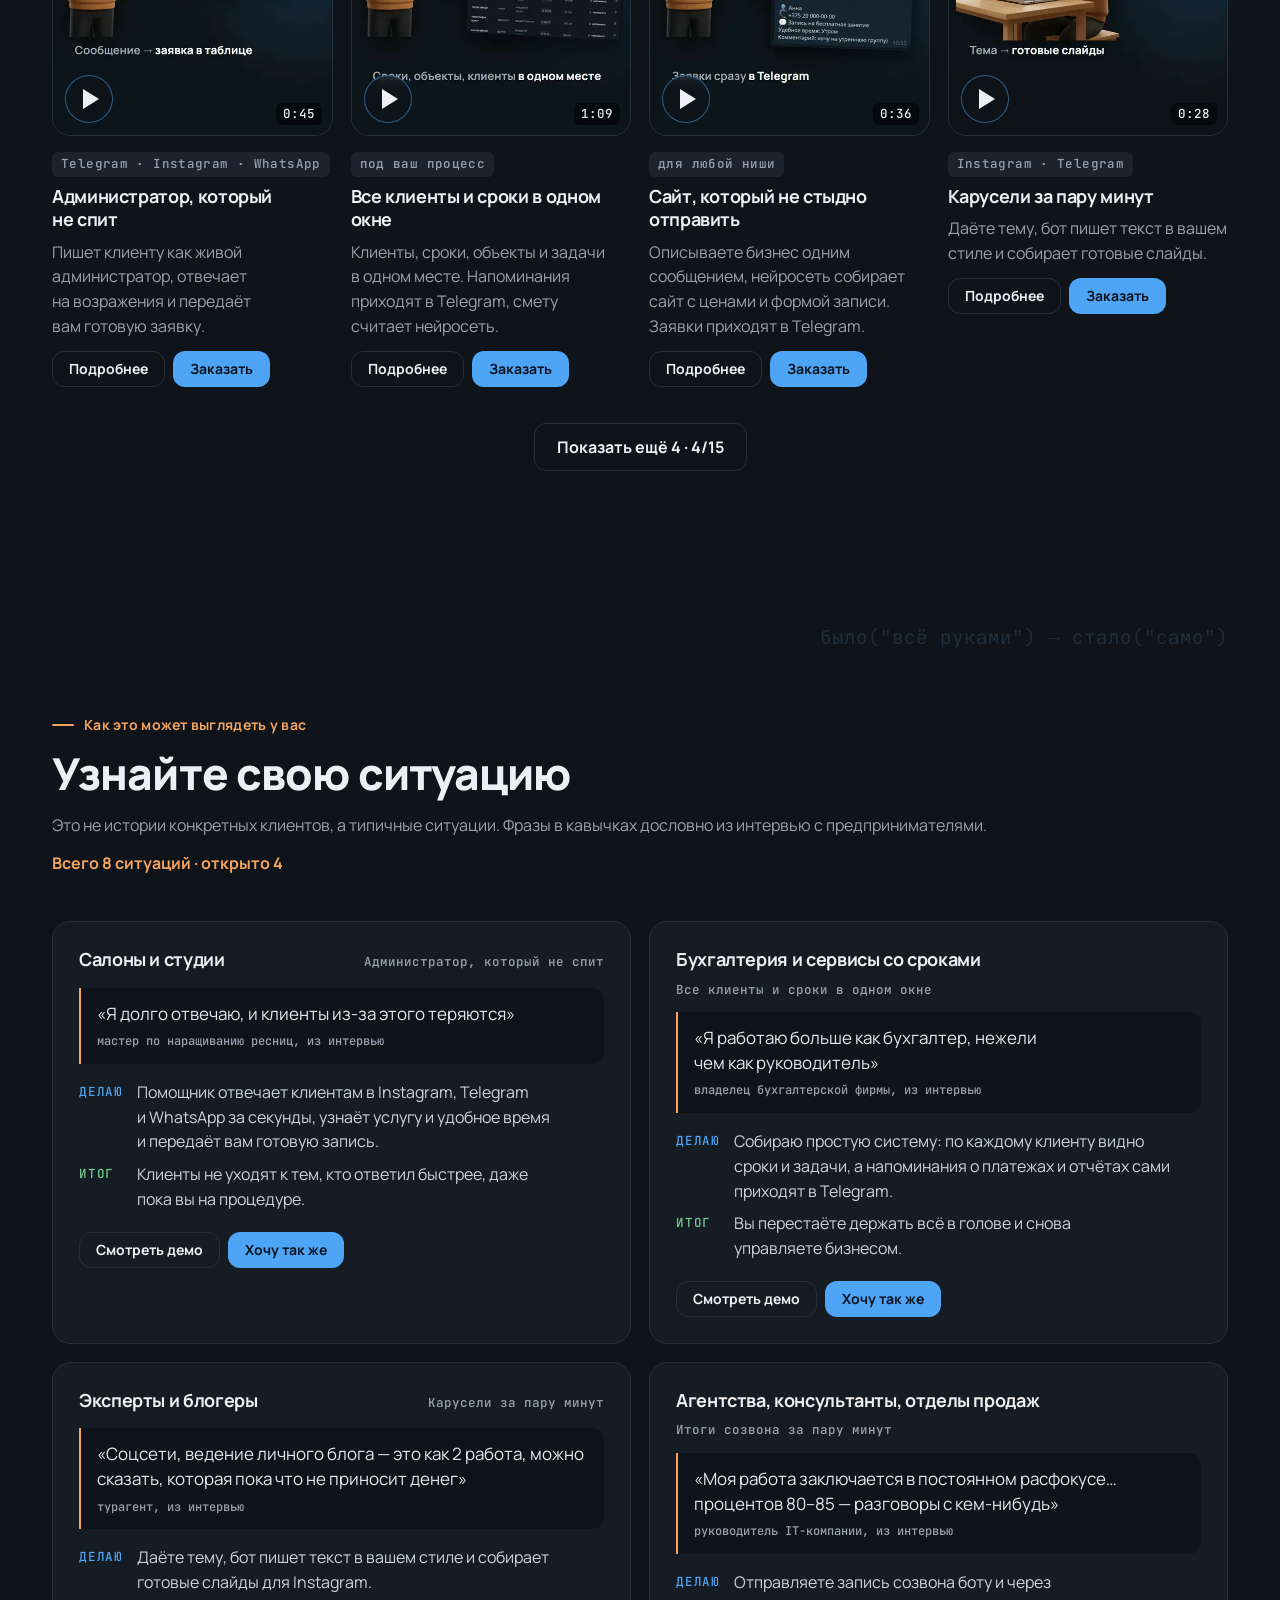
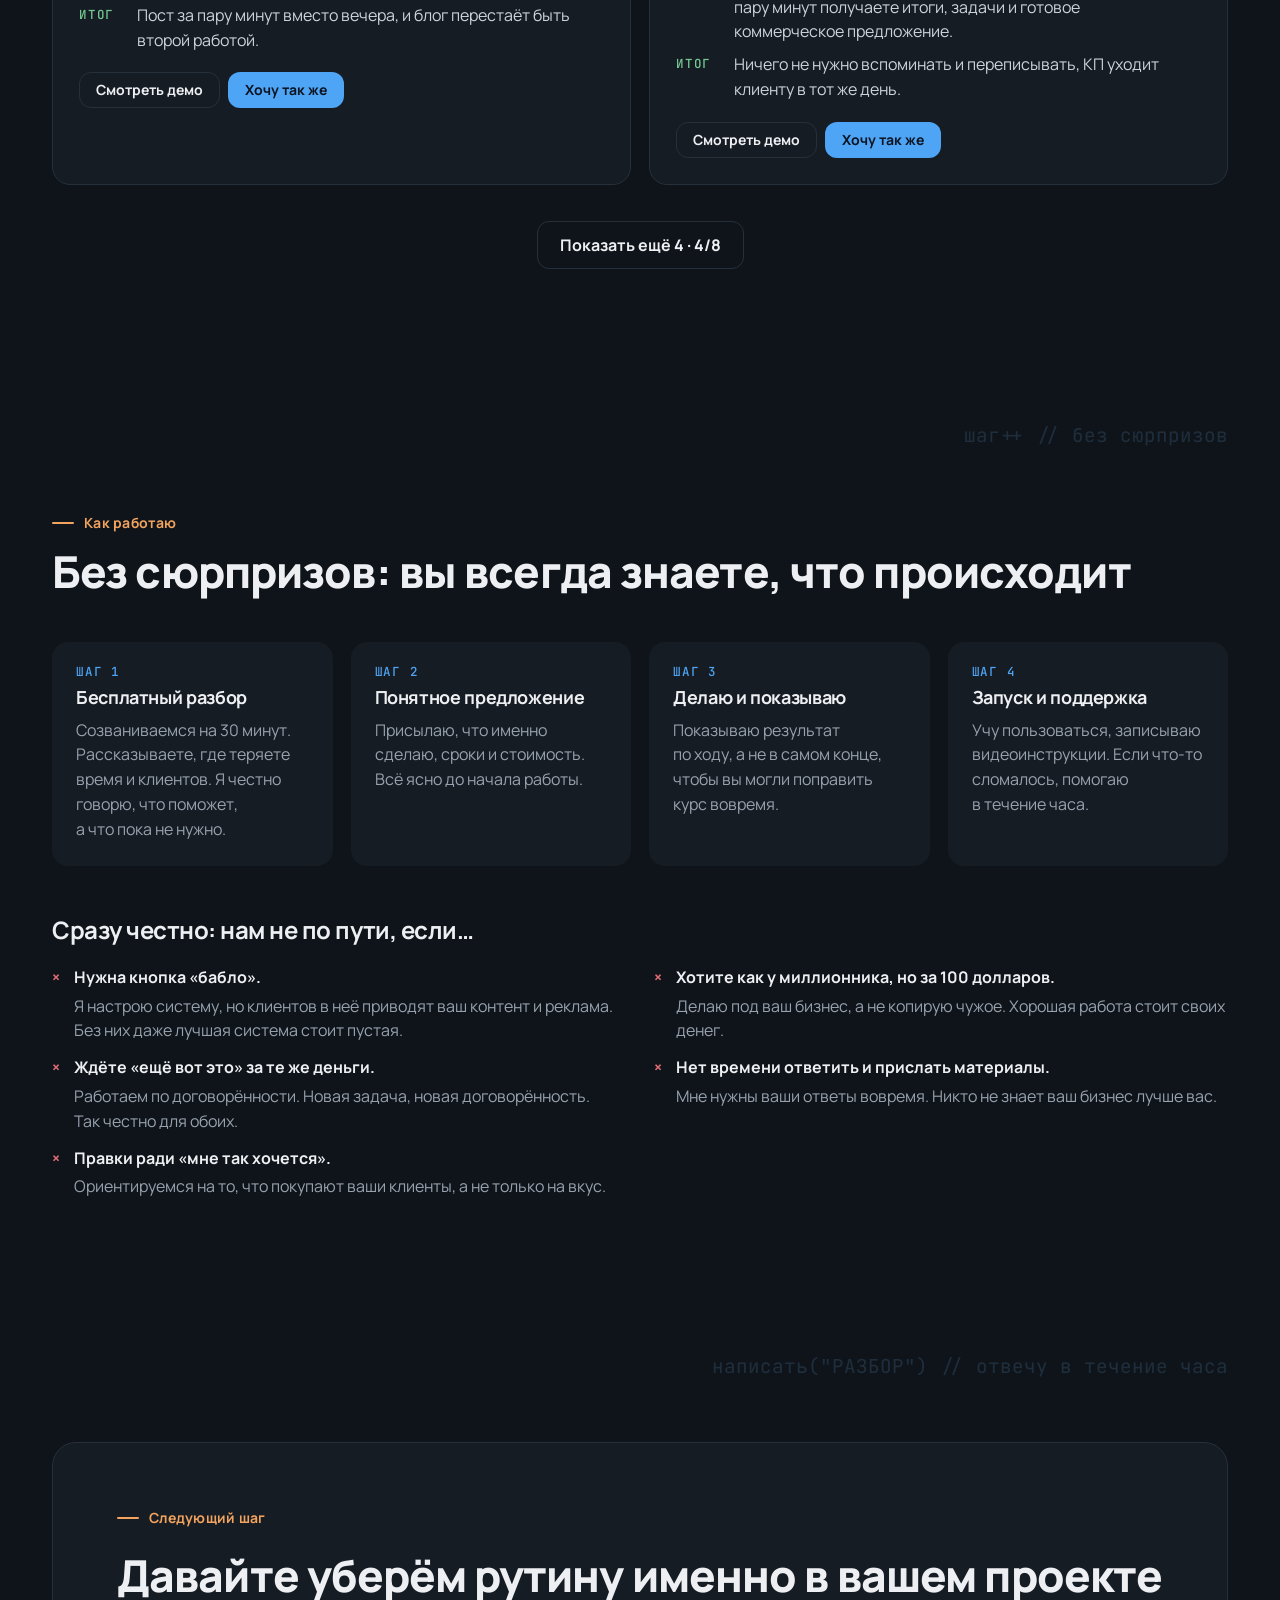
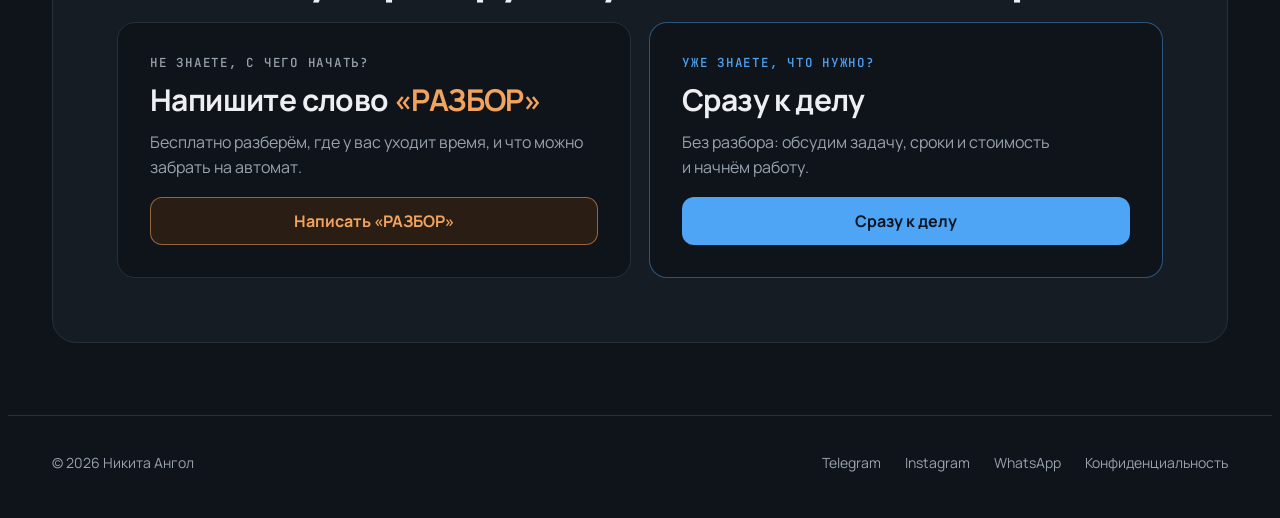
==== commit 3f5a2f07: "Обновление предпросмотра Co-Authored-By: Claude Opus 5.5 <noreply@anthropic.com>" ====
--- a/index.html
+++ b/index.html
@@ -3,8 +3,8 @@
 <head>
 <meta charset="utf-8">
 <meta name="viewport" content="width=device-width,initial-scale=1,viewport-fit=cover">
-<title>Никита Ангол, AI-интегратор: чат-боты, CRM и автоматизация бизнеса</title>
-<meta name="description" content="Маркетолог и AI-интегратор из Бреста. Чат-боты, ИИ-ассистенты, CRM и сайты: заявки, оплаты и доступы идут сами. Работаю удалённо по СНГ и Европе.">
+<title>Никита Ангол: автоматизация бизнеса, чат-боты, CRM и сайты · Брест</title>
+<meta name="description" content="Забираю рутину у экспертов и малого бизнеса: ИИ-администратор отвечает клиентам даже ночью, запись, оплаты, напоминания и все заявки в одном окне. У каждого решения есть видео-демо. Брест, работаю удалённо.">
 <meta name="author" content="Никита Ангол">
 <meta name="robots" content="noindex,nofollow">
 <meta name="theme-color" content="#0F141A">
@@ -19,16 +19,18 @@
 <meta property="og:locale" content="ru_RU">
 <meta property="og:site_name" content="Никита Ангол">
 <meta property="og:url" content="https://nikita-angol.netlify.app/">
-<meta property="og:title" content="Никита Ангол, маркетолог и AI-интегратор">
-<meta property="og:description" content="Сайты, чат-боты, ИИ-ассистенты и CRM. Заявки, оплаты и доступы идут сами, а вы занимаетесь ростом.">
+<meta property="og:title" content="Никита Ангол: теперь автоматизирую бизнесы">
+<meta property="og:description" content="Раньше автоматизировал конвейер на заводе. Теперь забираю рутину у экспертов и бизнеса: ответы клиентам, запись, оплаты, напоминания. Бесплатный разбор по слову «РАЗБОР».">
 <meta property="og:image" content="https://nikita-angol.netlify.app/og.jpg">
 <meta property="og:image:width" content="1200">
 <meta property="og:image:height" content="630">
 <meta property="og:image:alt" content="Никита Ангол: теперь автоматизирую бизнесы">
 <meta name="twitter:card" content="summary_large_image">
 <link rel="preload" href="./fonts/Manrope-cyrillic-105721.woff2" as="font" type="font/woff2" crossorigin>
+<link rel="preload" as="image" href="./img/nikita-mirror-800.webp" media="(max-width:599px)" fetchpriority="high">
+<link rel="preload" as="image" href="./img/nikita-rose-800.webp" media="(min-width:600px)" fetchpriority="high">
 <link rel="stylesheet" href="./fonts/fonts.css">
-<script type="application/ld+json">{"@context":"https://schema.org","@graph":[{"@type":"Person","@id":"https://nikita-angol.netlify.app/#nikita","name":"Никита Ангол","jobTitle":"Маркетолог и AI-интегратор","url":"https://nikita-angol.netlify.app/","image":"https://nikita-angol.netlify.app/img/nikita-rose.webp","address":{"@type":"PostalAddress","addressLocality":"Брест","addressCountry":"BY"},"sameAs":["https://t.me/Nikita_Angol","https://www.instagram.com/nikita.angol/"],"knowsAbout":["автоматизация бизнеса","чат-боты","ИИ-ассистенты","интеграция ИИ","CRM","Telegram-боты","сайты"]},{"@type":"ProfessionalService","@id":"https://nikita-angol.netlify.app/#service","name":"Никита Ангол: AI-интеграция и автоматизация бизнеса","url":"https://nikita-angol.netlify.app/","image":"https://nikita-angol.netlify.app/og.jpg","founder":{"@id":"https://nikita-angol.netlify.app/#nikita"},"address":{"@type":"PostalAddress","addressLocality":"Брест","addressCountry":"BY"},"telephone":"+375298596741","availableLanguage":["ru"],"areaServed":["Беларусь","Россия","Казахстан","Европа"],"description":"Сайты, чат-боты, ИИ-ассистенты и CRM. Заявки, оплаты и доступы идут сами, а владелец занимается ростом.","hasOfferCatalog":{"@type":"OfferCatalog","name":"Услуги","itemListElement":[{"@type":"Offer","itemOffered":{"@type":"Service","name":"Чат-боты для Telegram, Instagram и WhatsApp"}},{"@type":"Offer","itemOffered":{"@type":"Service","name":"ИИ-квалификатор заявок"}},{"@type":"Offer","itemOffered":{"@type":"Service","name":"ИИ-ассистенты и ИИ-кураторы"}},{"@type":"Offer","itemOffered":{"@type":"Service","name":"CRM-системы с ИИ"}},{"@type":"Offer","itemOffered":{"@type":"Service","name":"Платформы онлайн-уроков"}},{"@type":"Offer","itemOffered":{"@type":"Service","name":"Сайты и лендинги"}},{"@type":"Offer","itemOffered":{"@type":"Service","name":"Приём оплат и выдача доступов"}},{"@type":"Offer","itemOffered":{"@type":"Service","name":"Автоматизация контента: карусели и автопостинг"}},{"@type":"Offer","itemOffered":{"@type":"Service","name":"Парсинг лидов в таблицы"}}]}},{"@type":"WebSite","@id":"https://nikita-angol.netlify.app/#site","url":"https://nikita-angol.netlify.app/","name":"Никита Ангол","inLanguage":"ru","publisher":{"@id":"https://nikita-angol.netlify.app/#nikita"}},{"@type":"VideoObject","name":"Карусели для Instagram за пару минут","description":"Telegram-бот делает карусель по одной фразе: текст в вашем стиле, обложка, слайды и подпись к посту.","thumbnailUrl":"https://nikita-angol.netlify.app/video/d01-karuseli.jpg","embedUrl":"https://kinescope.io/embed/ae1a9c47-5220-422a-952c-0c595a876107","uploadDate":"2026-10-14","duration":"PT28S","inLanguage":"ru"},{"@type":"VideoObject","name":"ИИ-администратор для салона красоты","description":"Бот отвечает клиенткам ночью в Telegram, WhatsApp и Instagram, понимает голосовые, отвечает на «дорого», берёт телефон и кладёт заявку в Google-таблицу.","thumbnailUrl":"https://nikita-angol.netlify.app/video/d02-kvalifikator.jpg","embedUrl":"https://kinescope.io/embed/753e8adc-2267-49a0-8972-28158ae93bc0","uploadDate":"2026-10-14","duration":"PT45S","inLanguage":"ru"},{"@type":"VideoObject","name":"Финансовый помощник в Telegram","description":"Трата голосом, текстом или фото чека сама попадает в отчёт и Google-таблицу, бот предупреждает о лимитах.","thumbnailUrl":"https://nikita-angol.netlify.app/video/d03-finansist.jpg","embedUrl":"https://kinescope.io/embed/65907b29-0188-47bc-8ebe-9b5fd4e47877","uploadDate":"2026-10-14","duration":"PT35S","inLanguage":"ru"},{"@type":"VideoObject","name":"Личный репетитор в Telegram","description":"Бот каждый день присылает карточки и короткие тесты, сам разбирает ошибки и показывает прогресс. Подходит для языков, нейросетей, программирования, обучения команды и детей.","thumbnailUrl":"https://nikita-angol.netlify.app/video/d04-repetitor.jpg","embedUrl":"https://kinescope.io/embed/3182d104-aadd-460e-a9b9-61d6709d76d3","uploadDate":"2026-10-14","duration":"PT49S","inLanguage":"ru"},{"@type":"VideoObject","name":"Транскрибатор созвонов в Telegram","description":"Бот расшифровывает созвоны, голосовые, видео и ссылки, делает разбор и собирает коммерческое предложение для клиента.","thumbnailUrl":"https://nikita-angol.netlify.app/video/d05-transkribator.jpg","embedUrl":"https://kinescope.io/embed/0ae60cbd-0b3f-4ef5-9a20-8a7a00eb349f","uploadDate":"2026-10-15","duration":"PT52S","inLanguage":"ru"},{"@type":"VideoObject","name":"Консультант с приёмом оплаты Kaspi","description":"Бот отвечает клиентам, даёт ссылку на оплату Kaspi и сам проверяет PDF-чек: получателя, сумму, дату и повторную отправку. Владельцу приходит карточка оплаты.","thumbnailUrl":"https://nikita-angol.netlify.app/video/d06-kaspi.jpg","embedUrl":"https://kinescope.io/embed/48712f05-3739-45dd-8171-3f31a5f30d41","uploadDate":"2026-10-15","duration":"PT42S","inLanguage":"ru"},{"@type":"VideoObject","name":"CRM с ИИ-сметой по дизайн-проекту","description":"CRM для стройки и ремонта: ИИ читает дизайн-проект, считает смету по прайсу компании, отмечает строки для проверки и выгружает смету в Excel.","thumbnailUrl":"https://nikita-angol.netlify.app/video/d07-smeta.jpg","embedUrl":"https://kinescope.io/embed/29045b0f-8824-452d-8bc6-40d615480ccc","uploadDate":"2026-10-15","duration":"PT46S","inLanguage":"ru"},{"@type":"VideoObject","name":"Подарочные сертификаты для салона и спа","description":"Сайт сертификатов для салона и спа: покупка и оплата онлайн, поздравление от сайта, проверка и списание по коду, напоминания о сроке и база покупателей.","thumbnailUrl":"https://nikita-angol.netlify.app/video/d08-sertifikaty.jpg","embedUrl":"https://kinescope.io/embed/b9ff5188-3ffe-4d52-aa33-895093e67c4f","uploadDate":"2026-10-15","duration":"PT60S","inLanguage":"ru"},{"@type":"VideoObject","name":"CRM для бизнеса","description":"CRM под процесс бизнеса: бухфирма со сроками клиентов и напоминаниями в Telegram, стройка с графиком объектов и сметой от нейросети, консультант с путём клиента от заявки до оплаты.","thumbnailUrl":"https://nikita-angol.netlify.app/video/d09-crm.jpg","embedUrl":"https://kinescope.io/embed/4a83c92d-81df-444c-99a0-49e9c59c8547","uploadDate":"2026-10-15","duration":"PT69S","inLanguage":"ru"},{"@type":"VideoObject","name":"Продающий сайт из одного сообщения","description":"Конструктор продающих сайтов и нейросеть: по одному сообщению о бизнесе шаблон превращается в сайт студии йоги с ценами и формой записи, заявки приходят в Telegram.","thumbnailUrl":"https://nikita-angol.netlify.app/video/d10-svyazka.jpg","embedUrl":"https://kinescope.io/embed/912daf1d-0168-43f2-9136-71a0888c5fb5","uploadDate":"2026-10-15","duration":"PT36S","inLanguage":"ru"},{"@type":"VideoObject","name":"Парсер базы клиентов","description":"Парсер 2ГИС собирает компании с карт в таблицу: телефон, сайт, соцсети, часы, рейтинг. Второй парсер находит в Telegram-чатах тех, кто сам ищет подрядчика. Для видео часть данных скрыта.","thumbnailUrl":"https://nikita-angol.netlify.app/video/d12-parsery.jpg","embedUrl":"https://kinescope.io/embed/e714b91e-b858-4e77-a512-6f9975cb6908","uploadDate":"2026-10-15","duration":"PT44S","inLanguage":"ru"},{"@type":"VideoObject","name":"ИИ-студия: фото и видео нейросетями","description":"Почти 30 нейросетей для фото и видео в одном окне: цена видна до запуска, без подписки и лимитов, остаток не сгорает, траты сами попадают в расходы. В ролике фото кофейни и видео из него меньше чем за 40 центов.","thumbnailUrl":"https://nikita-angol.netlify.app/video/d13-studiya.jpg","embedUrl":"https://kinescope.io/embed/3ca29280-f8a5-44fc-87ec-c6df03da578e","uploadDate":"2026-10-16","duration":"PT80S","inLanguage":"ru"},{"@type":"VideoObject","name":"Своя платформа онлайн-уроков","description":"Курсы, ученики и прогресс в одном кабинете. Ученик входит по коду и смотрит уроки в Telegram или на сайте, оценка открывает следующий урок. Свой домен, без ежемесячной аренды.","thumbnailUrl":"https://nikita-angol.netlify.app/video/d14-platforma.jpg","embedUrl":"https://kinescope.io/embed/70d5121a-29e8-43cf-9013-661352b5cfbc","uploadDate":"2026-10-17","duration":"PT65S","inLanguage":"ru"},{"@type":"VideoObject","name":"ИИ-куратор для учебного чата","description":"Куратор на нейросети находит вопросы учеников в учебном чате, присылает уведомление и предлагает три ответа в стиле преподавателя. Ответ уходит в чат одним кликом, каждое утро приходит разбор по ученикам.","thumbnailUrl":"https://nikita-angol.netlify.app/video/d15-kurator.jpg","embedUrl":"https://kinescope.io/embed/a017598f-8ffe-4f4f-8c54-75223abb33f5","uploadDate":"2026-10-17","duration":"PT57S","inLanguage":"ru"},{"@type":"VideoObject","name":"Разбор любого Instagram за пару минут","description":"Бот в Telegram разбирает любой открытый Instagram: расшифровка роликов, что в кадре и чем цепляют первые 3 секунды, вовлечённость и комментарии. На выходе отчёт, таблица Excel и файл для нейросети.","thumbnailUrl":"https://nikita-angol.netlify.app/video/d19-insta.jpg","embedUrl":"https://kinescope.io/embed/deb98b00-8787-4f15-8be1-e2c291a0aca8","uploadDate":"2026-10-17","duration":"PT67S","inLanguage":"ru"}]}</script>
+<script type="application/ld+json">{"@context":"https://schema.org","@graph":[{"@type":"Person","@id":"https://nikita-angol.netlify.app/#nikita","name":"Никита Ангол","jobTitle":"Маркетолог и AI-интегратор","url":"https://nikita-angol.netlify.app/","image":"https://nikita-angol.netlify.app/img/nikita-rose.webp","address":{"@type":"PostalAddress","addressLocality":"Брест","addressCountry":"BY"},"sameAs":["https://t.me/Nikita_Angol","https://www.instagram.com/nikita.angol/"],"knowsAbout":["автоматизация бизнеса","чат-боты","ИИ-ассистенты","интеграция ИИ","CRM","Telegram-боты","сайты"]},{"@type":"ProfessionalService","@id":"https://nikita-angol.netlify.app/#service","name":"Никита Ангол: AI-интеграция и автоматизация бизнеса","url":"https://nikita-angol.netlify.app/","image":"https://nikita-angol.netlify.app/og.jpg","founder":{"@id":"https://nikita-angol.netlify.app/#nikita"},"address":{"@type":"PostalAddress","addressLocality":"Брест","addressCountry":"BY"},"telephone":"+375298596741","availableLanguage":["ru"],"areaServed":["Беларусь","Россия","Казахстан","Европа"],"description":"Автоматизация бизнеса для экспертов и предпринимателей: ИИ-администратор отвечает клиентам даже ночью, запись, оплаты, напоминания и все заявки в одном окне. CRM, чат-боты и сайты под ключ, к каждому решению есть видео-демо.","hasOfferCatalog":{"@type":"OfferCatalog","name":"Услуги","itemListElement":[{"@type":"Offer","itemOffered":{"@type":"Service","name":"Чат-боты для Telegram, Instagram и WhatsApp"}},{"@type":"Offer","itemOffered":{"@type":"Service","name":"ИИ-квалификатор заявок"}},{"@type":"Offer","itemOffered":{"@type":"Service","name":"ИИ-ассистенты и ИИ-кураторы"}},{"@type":"Offer","itemOffered":{"@type":"Service","name":"CRM-системы с ИИ"}},{"@type":"Offer","itemOffered":{"@type":"Service","name":"Платформы онлайн-уроков"}},{"@type":"Offer","itemOffered":{"@type":"Service","name":"Сайты и лендинги"}},{"@type":"Offer","itemOffered":{"@type":"Service","name":"Приём оплат и выдача доступов"}},{"@type":"Offer","itemOffered":{"@type":"Service","name":"Автоматизация контента: карусели и автопостинг"}},{"@type":"Offer","itemOffered":{"@type":"Service","name":"Парсинг лидов в таблицы"}}]}},{"@type":"WebSite","@id":"https://nikita-angol.netlify.app/#site","url":"https://nikita-angol.netlify.app/","name":"Никита Ангол","inLanguage":"ru","publisher":{"@id":"https://nikita-angol.netlify.app/#nikita"}},{"@type":"VideoObject","name":"Карусели для Instagram за пару минут","description":"Telegram-бот делает карусель по одной фразе: текст в вашем стиле, обложка, слайды и подпись к посту.","thumbnailUrl":"https://nikita-angol.netlify.app/video/d01-karuseli.jpg","embedUrl":"https://kinescope.io/embed/ae1a9c47-5220-422a-952c-0c595a876107","uploadDate":"2026-10-14","duration":"PT28S","inLanguage":"ru"},{"@type":"VideoObject","name":"ИИ-администратор для салона красоты","description":"Бот отвечает клиенткам ночью в Telegram, WhatsApp и Instagram, понимает голосовые, отвечает на «дорого», берёт телефон и кладёт заявку в Google-таблицу.","thumbnailUrl":"https://nikita-angol.netlify.app/video/d02-kvalifikator.jpg","embedUrl":"https://kinescope.io/embed/753e8adc-2267-49a0-8972-28158ae93bc0","uploadDate":"2026-10-14","duration":"PT45S","inLanguage":"ru"},{"@type":"VideoObject","name":"Финансовый помощник в Telegram","description":"Трата голосом, текстом или фото чека сама попадает в отчёт и Google-таблицу, бот предупреждает о лимитах.","thumbnailUrl":"https://nikita-angol.netlify.app/video/d03-finansist.jpg","embedUrl":"https://kinescope.io/embed/65907b29-0188-47bc-8ebe-9b5fd4e47877","uploadDate":"2026-10-14","duration":"PT35S","inLanguage":"ru"},{"@type":"VideoObject","name":"Личный репетитор в Telegram","description":"Бот каждый день присылает карточки и короткие тесты, сам разбирает ошибки и показывает прогресс. Подходит для языков, нейросетей, программирования, обучения команды и детей.","thumbnailUrl":"https://nikita-angol.netlify.app/video/d04-repetitor.jpg","embedUrl":"https://kinescope.io/embed/3182d104-aadd-460e-a9b9-61d6709d76d3","uploadDate":"2026-10-14","duration":"PT49S","inLanguage":"ru"},{"@type":"VideoObject","name":"Транскрибатор созвонов в Telegram","description":"Бот расшифровывает созвоны, голосовые, видео и ссылки, делает разбор и собирает коммерческое предложение для клиента.","thumbnailUrl":"https://nikita-angol.netlify.app/video/d05-transkribator.jpg","embedUrl":"https://kinescope.io/embed/0ae60cbd-0b3f-4ef5-9a20-8a7a00eb349f","uploadDate":"2026-10-15","duration":"PT52S","inLanguage":"ru"},{"@type":"VideoObject","name":"Консультант с приёмом оплаты Kaspi","description":"Бот отвечает клиентам, даёт ссылку на оплату Kaspi и сам проверяет PDF-чек: получателя, сумму, дату и повторную отправку. Владельцу приходит карточка оплаты.","thumbnailUrl":"https://nikita-angol.netlify.app/video/d06-kaspi.jpg","embedUrl":"https://kinescope.io/embed/48712f05-3739-45dd-8171-3f31a5f30d41","uploadDate":"2026-10-15","duration":"PT42S","inLanguage":"ru"},{"@type":"VideoObject","name":"CRM с ИИ-сметой по дизайн-проекту","description":"CRM для стройки и ремонта: ИИ читает дизайн-проект, считает смету по прайсу компании, отмечает строки для проверки и выгружает смету в Excel.","thumbnailUrl":"https://nikita-angol.netlify.app/video/d07-smeta.jpg","embedUrl":"https://kinescope.io/embed/29045b0f-8824-452d-8bc6-40d615480ccc","uploadDate":"2026-10-15","duration":"PT46S","inLanguage":"ru"},{"@type":"VideoObject","name":"Подарочные сертификаты для салона и спа","description":"Сайт сертификатов для салона и спа: покупка и оплата онлайн, поздравление от сайта, проверка и списание по коду, напоминания о сроке и база покупателей.","thumbnailUrl":"https://nikita-angol.netlify.app/video/d08-sertifikaty.jpg","embedUrl":"https://kinescope.io/embed/b9ff5188-3ffe-4d52-aa33-895093e67c4f","uploadDate":"2026-10-15","duration":"PT60S","inLanguage":"ru"},{"@type":"VideoObject","name":"CRM для бизнеса","description":"CRM под процесс бизнеса: бухфирма со сроками клиентов и напоминаниями в Telegram, стройка с графиком объектов и сметой от нейросети, консультант с путём клиента от заявки до оплаты.","thumbnailUrl":"https://nikita-angol.netlify.app/video/d09-crm.jpg","embedUrl":"https://kinescope.io/embed/4a83c92d-81df-444c-99a0-49e9c59c8547","uploadDate":"2026-10-15","duration":"PT69S","inLanguage":"ru"},{"@type":"VideoObject","name":"Продающий сайт из одного сообщения","description":"Конструктор продающих сайтов и нейросеть: по одному сообщению о бизнесе шаблон превращается в сайт студии йоги с ценами и формой записи, заявки приходят в Telegram.","thumbnailUrl":"https://nikita-angol.netlify.app/video/d10-svyazka.jpg","embedUrl":"https://kinescope.io/embed/912daf1d-0168-43f2-9136-71a0888c5fb5","uploadDate":"2026-10-15","duration":"PT36S","inLanguage":"ru"},{"@type":"VideoObject","name":"Парсер базы клиентов","description":"Парсер 2ГИС собирает компании с карт в таблицу: телефон, сайт, соцсети, часы, рейтинг. Второй парсер находит в Telegram-чатах тех, кто сам ищет подрядчика. Для видео часть данных скрыта.","thumbnailUrl":"https://nikita-angol.netlify.app/video/d12-parsery.jpg","embedUrl":"https://kinescope.io/embed/e714b91e-b858-4e77-a512-6f9975cb6908","uploadDate":"2026-10-15","duration":"PT44S","inLanguage":"ru"},{"@type":"VideoObject","name":"ИИ-студия: фото и видео нейросетями","description":"Почти 30 нейросетей для фото и видео в одном окне: цена видна до запуска, без подписки и лимитов, остаток не сгорает, траты сами попадают в расходы. В ролике фото кофейни и видео из него меньше чем за 40 центов.","thumbnailUrl":"https://nikita-angol.netlify.app/video/d13-studiya.jpg","embedUrl":"https://kinescope.io/embed/3ca29280-f8a5-44fc-87ec-c6df03da578e","uploadDate":"2026-10-16","duration":"PT80S","inLanguage":"ru"},{"@type":"VideoObject","name":"Своя платформа онлайн-уроков","description":"Курсы, ученики и прогресс в одном кабинете. Ученик входит по коду и смотрит уроки в Telegram или на сайте, оценка открывает следующий урок. Свой домен, без ежемесячной аренды.","thumbnailUrl":"https://nikita-angol.netlify.app/video/d14-platforma.jpg","embedUrl":"https://kinescope.io/embed/70d5121a-29e8-43cf-9013-661352b5cfbc","uploadDate":"2026-10-17","duration":"PT65S","inLanguage":"ru"},{"@type":"VideoObject","name":"ИИ-куратор для учебного чата","description":"Куратор на нейросети находит вопросы учеников в учебном чате, присылает уведомление и предлагает три ответа в стиле преподавателя. Ответ уходит в чат одним кликом, каждое утро приходит разбор по ученикам.","thumbnailUrl":"https://nikita-angol.netlify.app/video/d15-kurator.jpg","embedUrl":"https://kinescope.io/embed/a017598f-8ffe-4f4f-8c54-75223abb33f5","uploadDate":"2026-10-17","duration":"PT57S","inLanguage":"ru"},{"@type":"VideoObject","name":"Разбор любого Instagram за пару минут","description":"Бот в Telegram разбирает любой открытый Instagram: расшифровка роликов, что в кадре и чем цепляют первые 3 секунды, вовлечённость и комментарии. На выходе отчёт, таблица Excel и файл для нейросети.","thumbnailUrl":"https://nikita-angol.netlify.app/video/d19-insta.jpg","embedUrl":"https://kinescope.io/embed/deb98b00-8787-4f15-8be1-e2c291a0aca8","uploadDate":"2026-10-17","duration":"PT67S","inLanguage":"ru"}]}</script>
 <style>
 
 :root{
@@ -489,9 +491,9 @@
 .btn,.chip{transition:transform .18s ease,box-shadow .18s ease,background-color .18s ease,border-color .18s ease,color .18s ease}
 @media (hover:hover){
   .btn:hover{transform:translateY(-2px)}
-  .btn-main:hover{background:#fff;border-color:#fff;color:#0B1420}
+  .btn-main:hover{background:#BFB9B4;border-color:#BFB9B4;color:#0B1420}
   .btn-cta:hover{background:var(--orange);border-color:var(--orange);color:#1A1208}
-  .btn-ghost:hover{background:var(--text);border-color:var(--text);color:#0B1420}
+  .btn-ghost:hover{transform:none}
   .btn-msg:hover{background:var(--m-bg-h);border-color:var(--m-c)}
   .chip:hover{border-color:var(--accent);color:var(--text)}
 }
@@ -549,7 +551,7 @@
         </div>
       </div>
       <figure class="hero-video hero-photo" style="margin:0">
-        <div class="frame photo cut"><picture><source media="(max-width:599px)" srcset="img/nikita-mirror.jpg" width="1236" height="780"><img src="img/nikita-rose.webp" alt="Никита Ангол" width="1072" height="1630"></picture></div>
+        <div class="frame photo cut"><picture><source media="(max-width:599px)" srcset="img/nikita-mirror-800.webp" width="800" height="505"><img src="img/nikita-rose-800.webp" alt="Никита Ангол" width="800" height="1216" fetchpriority="high" decoding="async"></picture></div>
       </figure>
     </div>
   </section>
@@ -612,63 +614,63 @@
       </div>
       <div class="grid" id="grid">
         <article class="card" data-c="off exp">
-          <div class="frame vid"><img src="video/d02-kvalifikator.jpg" alt="Обложка видео: ИИ-администратор для салона" loading="lazy"><button class="play" type="button" data-video="https://kinescope.io/embed/753e8adc-2267-49a0-8972-28158ae93bc0" aria-label="Смотреть видео: ИИ-администратор для салона"><i></i></button><div class="dur">0:45</div></div>
+          <div class="frame vid"><img src="video/d02-kvalifikator.webp" decoding="async" alt="Обложка видео: ИИ-администратор для салона" loading="lazy"><button class="play" type="button" data-video="https://kinescope.io/embed/753e8adc-2267-49a0-8972-28158ae93bc0" aria-label="Смотреть видео: ИИ-администратор для салона"><i></i></button><div class="dur">0:45</div></div>
           <div class="card-body"><span class="pill">Telegram · Instagram · WhatsApp</span><h3>Администратор, который не спит</h3><p>Пишет клиенту как живой администратор, отвечает на возражения и передаёт вам готовую заявку.</p><div class="card-btns"><button class="btn btn-ghost btn-more" type="button" data-more="m-kvalifikator">Подробнее</button><button class="btn btn-main btn-more" type="button" data-order="Администратор, который не спит">Заказать</button></div></div>
         </article>
         <article class="card" data-c="off exp">
-          <div class="frame vid"><img src="video/d09-crm.jpg" alt="Обложка видео: CRM для бухфирмы, стройки и консультанта" loading="lazy"><button class="play" type="button" data-video="https://kinescope.io/embed/4a83c92d-81df-444c-99a0-49e9c59c8547" aria-label="Смотреть видео: CRM для бухфирмы, стройки и консультанта"><i></i></button><div class="dur">1:09</div></div>
+          <div class="frame vid"><img src="video/d09-crm.webp" decoding="async" alt="Обложка видео: CRM для бухфирмы, стройки и консультанта" loading="lazy"><button class="play" type="button" data-video="https://kinescope.io/embed/4a83c92d-81df-444c-99a0-49e9c59c8547" aria-label="Смотреть видео: CRM для бухфирмы, стройки и консультанта"><i></i></button><div class="dur">1:09</div></div>
           <div class="card-body"><span class="pill">под ваш процесс</span><h3>Все клиенты и сроки в одном окне</h3><p>Клиенты, сроки, объекты и задачи в одном месте. Напоминания приходят в Telegram, смету считает нейросеть.</p><div class="card-btns"><button class="btn btn-ghost btn-more" type="button" data-more="m-crm">Подробнее</button><button class="btn btn-main btn-more" type="button" data-order="Все клиенты и сроки в одном окне">Заказать</button></div></div>
         </article>
         <article class="card" data-c="off exp">
-          <div class="frame vid"><img src="video/d10-svyazka.jpg" alt="Обложка видео: продающий сайт из одного сообщения" loading="lazy"><button class="play" type="button" data-video="https://kinescope.io/embed/912daf1d-0168-43f2-9136-71a0888c5fb5" aria-label="Смотреть видео: продающий сайт из одного сообщения"><i></i></button><div class="dur">0:36</div></div>
+          <div class="frame vid"><img src="video/d10-svyazka.webp" decoding="async" alt="Обложка видео: продающий сайт из одного сообщения" loading="lazy"><button class="play" type="button" data-video="https://kinescope.io/embed/912daf1d-0168-43f2-9136-71a0888c5fb5" aria-label="Смотреть видео: продающий сайт из одного сообщения"><i></i></button><div class="dur">0:36</div></div>
           <div class="card-body"><span class="pill">для любой ниши</span><h3>Сайт, который не стыдно отправить</h3><p>Описываете бизнес одним сообщением, нейросеть собирает сайт с ценами и формой записи. Заявки приходят в Telegram.</p><div class="card-btns"><button class="btn btn-ghost btn-more" type="button" data-more="m-svyazka">Подробнее</button><button class="btn btn-main btn-more" type="button" data-order="Сайт, который не стыдно отправить">Заказать</button></div></div>
         </article>
         <article class="card" data-c="cnt exp">
-          <div class="frame vid"><img src="video/d01-karuseli.jpg" alt="Обложка видео: карусели за пару минут" loading="lazy"><button class="play" type="button" data-video="https://kinescope.io/embed/ae1a9c47-5220-422a-952c-0c595a876107" aria-label="Смотреть видео: карусели за пару минут"><i></i></button><div class="dur">0:28</div></div>
+          <div class="frame vid"><img src="video/d01-karuseli.webp" decoding="async" alt="Обложка видео: карусели за пару минут" loading="lazy"><button class="play" type="button" data-video="https://kinescope.io/embed/ae1a9c47-5220-422a-952c-0c595a876107" aria-label="Смотреть видео: карусели за пару минут"><i></i></button><div class="dur">0:28</div></div>
           <div class="card-body"><span class="pill">Instagram · Telegram</span><h3>Карусели за пару минут</h3><p>Даёте тему, бот пишет текст в вашем стиле и собирает готовые слайды.</p><div class="card-btns"><button class="btn btn-ghost btn-more" type="button" data-more="m-karuseli">Подробнее</button><button class="btn btn-main btn-more" type="button" data-order="Карусели за пару минут">Заказать</button></div></div>
         </article>
         <article class="card" data-c="exp cnt">
-          <div class="frame vid"><img src="video/d05-transkribator.jpg" alt="Обложка видео: транскрибатор созвонов в Telegram" loading="lazy"><button class="play" type="button" data-video="https://kinescope.io/embed/0ae60cbd-0b3f-4ef5-9a20-8a7a00eb349f" aria-label="Смотреть видео: транскрибатор созвонов в Telegram"><i></i></button><div class="dur">0:52</div></div>
+          <div class="frame vid"><img src="video/d05-transkribator.webp" decoding="async" alt="Обложка видео: транскрибатор созвонов в Telegram" loading="lazy"><button class="play" type="button" data-video="https://kinescope.io/embed/0ae60cbd-0b3f-4ef5-9a20-8a7a00eb349f" aria-label="Смотреть видео: транскрибатор созвонов в Telegram"><i></i></button><div class="dur">0:52</div></div>
           <div class="card-body"><span class="pill">созвоны и голосовые</span><h3>Итоги созвона за пару минут</h3><p>Расшифровывает созвон, делает итоги, идеи для контента и коммерческое предложение.</p><div class="card-btns"><button class="btn btn-ghost btn-more" type="button" data-more="m-transkribator">Подробнее</button><button class="btn btn-main btn-more" type="button" data-order="Итоги созвона за пару минут">Заказать</button></div></div>
         </article>
         <article class="card" data-c="off">
-          <div class="frame vid"><img src="video/d08-sertifikaty.jpg" alt="Обложка видео: подарочные сертификаты для салона и спа" loading="lazy"><button class="play" type="button" data-video="https://kinescope.io/embed/b9ff5188-3ffe-4d52-aa33-895093e67c4f" aria-label="Смотреть видео: подарочные сертификаты для салона и спа"><i></i></button><div class="dur">1:00</div></div>
+          <div class="frame vid"><img src="video/d08-sertifikaty.webp" decoding="async" alt="Обложка видео: подарочные сертификаты для салона и спа" loading="lazy"><button class="play" type="button" data-video="https://kinescope.io/embed/b9ff5188-3ffe-4d52-aa33-895093e67c4f" aria-label="Смотреть видео: подарочные сертификаты для салона и спа"><i></i></button><div class="dur">1:00</div></div>
           <div class="card-body"><span class="pill">салоны и спа</span><h3>Подарочные сертификаты</h3><p>Гость покупает и оплачивает онлайн, салон проверяет по коду, сайт сам напоминает о сроке.</p><div class="card-btns"><button class="btn btn-ghost btn-more" type="button" data-more="m-sertifikaty">Подробнее</button><button class="btn btn-main btn-more" type="button" data-order="Подарочные сертификаты">Заказать</button></div></div>
         </article>
         <article class="card" data-c="off">
-          <div class="frame vid"><img src="video/d07-smeta.jpg" alt="Обложка видео: CRM с ИИ-сметой по дизайн-проекту" loading="lazy"><button class="play" type="button" data-video="https://kinescope.io/embed/29045b0f-8824-452d-8bc6-40d615480ccc" aria-label="Смотреть видео: CRM с ИИ-сметой по дизайн-проекту"><i></i></button><div class="dur">0:46</div></div>
+          <div class="frame vid"><img src="video/d07-smeta.webp" decoding="async" alt="Обложка видео: CRM с ИИ-сметой по дизайн-проекту" loading="lazy"><button class="play" type="button" data-video="https://kinescope.io/embed/29045b0f-8824-452d-8bc6-40d615480ccc" aria-label="Смотреть видео: CRM с ИИ-сметой по дизайн-проекту"><i></i></button><div class="dur">0:46</div></div>
           <div class="card-body"><span class="pill">стройка и ремонт</span><h3>Смета по дизайн-проекту за день</h3><p>Загружаете дизайн-проект, ИИ считает смету по вашему прайсу и честно пишет, что проверить.</p><div class="card-btns"><button class="btn btn-ghost btn-more" type="button" data-more="m-smeta">Подробнее</button><button class="btn btn-main btn-more" type="button" data-order="Смета по дизайн-проекту за день">Заказать</button></div></div>
         </article>
         <article class="card" data-c="off exp">
-          <div class="frame vid"><img src="video/d06-kaspi.jpg" alt="Обложка видео: консультант с приёмом оплаты Kaspi" loading="lazy"><button class="play" type="button" data-video="https://kinescope.io/embed/48712f05-3739-45dd-8171-3f31a5f30d41" aria-label="Смотреть видео: консультант с приёмом оплаты Kaspi"><i></i></button><div class="dur">0:42</div></div>
+          <div class="frame vid"><img src="video/d06-kaspi.webp" decoding="async" alt="Обложка видео: консультант с приёмом оплаты Kaspi" loading="lazy"><button class="play" type="button" data-video="https://kinescope.io/embed/48712f05-3739-45dd-8171-3f31a5f30d41" aria-label="Смотреть видео: консультант с приёмом оплаты Kaspi"><i></i></button><div class="dur">0:42</div></div>
           <div class="card-body"><span class="pill">Kaspi Pay</span><h3>Менеджер, который сам проверяет оплату</h3><p>Ведёт диалог, присылает ссылку на оплату и сам проверяет чек. Поддельный чек не пройдёт.</p><div class="card-btns"><button class="btn btn-ghost btn-more" type="button" data-more="m-kaspi">Подробнее</button><button class="btn btn-main btn-more" type="button" data-order="Менеджер, который сам проверяет оплату">Заказать</button></div></div>
         </article>
         <article class="card" data-c="exp">
-          <div class="frame vid"><img src="video/d14-platforma.jpg" alt="Обложка видео: своя платформа онлайн-уроков" loading="lazy"><button class="play" type="button" data-video="https://kinescope.io/embed/70d5121a-29e8-43cf-9013-661352b5cfbc" aria-label="Смотреть видео: своя платформа онлайн-уроков"><i></i></button><div class="dur">1:05</div></div>
+          <div class="frame vid"><img src="video/d14-platforma.webp" decoding="async" alt="Обложка видео: своя платформа онлайн-уроков" loading="lazy"><button class="play" type="button" data-video="https://kinescope.io/embed/70d5121a-29e8-43cf-9013-661352b5cfbc" aria-label="Смотреть видео: своя платформа онлайн-уроков"><i></i></button><div class="dur">1:05</div></div>
           <div class="card-body"><span class="pill">замена GetCourse</span><h3>Своя платформа для курсов</h3><p>Курсы, ученики, прогресс и доступ по коду. Ученик открывает уроки прямо в Telegram или на сайте.</p><div class="card-btns"><button class="btn btn-ghost btn-more" type="button" data-more="m-platforma">Подробнее</button><button class="btn btn-main btn-more" type="button" data-order="Своя платформа для курсов">Заказать</button></div></div>
         </article>
         <article class="card" data-c="exp">
-          <div class="frame vid"><img src="video/d15-kurator.jpg" alt="Обложка видео: ИИ-куратор для учебного чата" loading="lazy"><button class="play" type="button" data-video="https://kinescope.io/embed/a017598f-8ffe-4f4f-8c54-75223abb33f5" aria-label="Смотреть видео: ИИ-куратор для учебного чата"><i></i></button><div class="dur">0:57</div></div>
+          <div class="frame vid"><img src="video/d15-kurator.webp" decoding="async" alt="Обложка видео: ИИ-куратор для учебного чата" loading="lazy"><button class="play" type="button" data-video="https://kinescope.io/embed/a017598f-8ffe-4f4f-8c54-75223abb33f5" aria-label="Смотреть видео: ИИ-куратор для учебного чата"><i></i></button><div class="dur">0:57</div></div>
           <div class="card-body"><span class="pill">для учебных чатов</span><h3>Помощник куратора в учебном чате</h3><p>Находит вопросы учеников в чате, предлагает три ответа в вашем стиле и каждое утро присылает разбор по ученикам.</p><div class="card-btns"><button class="btn btn-ghost btn-more" type="button" data-more="m-kurator">Подробнее</button><button class="btn btn-main btn-more" type="button" data-order="Помощник куратора в учебном чате">Заказать</button></div></div>
         </article>
         <article class="card" data-c="off exp">
-          <div class="frame vid"><img src="video/d12-parsery.jpg" alt="Обложка видео: база клиентов за вечер, парсер 2ГИС и Telegram" loading="lazy"><button class="play" type="button" data-video="https://kinescope.io/embed/e714b91e-b858-4e77-a512-6f9975cb6908" aria-label="Смотреть видео: база клиентов за вечер, парсер 2ГИС и Telegram"><i></i></button><div class="dur">0:44</div></div>
+          <div class="frame vid"><img src="video/d12-parsery.webp" decoding="async" alt="Обложка видео: база клиентов за вечер, парсер 2ГИС и Telegram" loading="lazy"><button class="play" type="button" data-video="https://kinescope.io/embed/e714b91e-b858-4e77-a512-6f9975cb6908" aria-label="Смотреть видео: база клиентов за вечер, парсер 2ГИС и Telegram"><i></i></button><div class="dur">0:44</div></div>
           <div class="card-body"><span class="pill">поиск клиентов</span><h3>База клиентов за вечер</h3><p>Собирает компании с карт в таблицу: телефон, сайт, соцсети, рейтинг. И находит в чатах тех, кто сам ищет подрядчика.</p><div class="card-btns"><button class="btn btn-ghost btn-more" type="button" data-more="m-parsery">Подробнее</button><button class="btn btn-main btn-more" type="button" data-order="База клиентов за вечер">Заказать</button></div></div>
         </article>
         <article class="card" data-c="cnt exp">
-          <div class="frame vid"><img src="video/d19-insta.jpg" alt="Обложка видео: разбор любого Instagram за пару минут" loading="lazy"><button class="play" type="button" data-video="https://kinescope.io/embed/deb98b00-8787-4f15-8be1-e2c291a0aca8" aria-label="Смотреть видео: разбор любого Instagram"><i></i></button><div class="dur">1:07</div></div>
+          <div class="frame vid"><img src="video/d19-insta.webp" decoding="async" alt="Обложка видео: разбор любого Instagram за пару минут" loading="lazy"><button class="play" type="button" data-video="https://kinescope.io/embed/deb98b00-8787-4f15-8be1-e2c291a0aca8" aria-label="Смотреть видео: разбор любого Instagram"><i></i></button><div class="dur">1:07</div></div>
           <div class="card-body"><span class="pill">для маркетинга</span><h3>Разбор любого Instagram</h3><p>Ссылка на профиль, и через пару минут отчёт: что говорят в роликах, чем цепляют первые 3&nbsp;секунды, вовлечённость и комментарии.</p><div class="card-btns"><button class="btn btn-ghost btn-more" type="button" data-more="m-insta">Подробнее</button><button class="btn btn-main btn-more" type="button" data-order="Разбор любого Instagram">Заказать</button></div></div>
         </article>
         <article class="card" data-c="cnt off exp">
-          <div class="frame vid"><img src="video/d13-studiya.jpg" alt="Обложка видео: фото и видео нейросетями в одном окне" loading="lazy"><button class="play" type="button" data-video="https://kinescope.io/embed/3ca29280-f8a5-44fc-87ec-c6df03da578e" aria-label="Смотреть видео: фото и видео нейросетями в одном окне"><i></i></button><div class="dur">1:20</div></div>
+          <div class="frame vid"><img src="video/d13-studiya.webp" decoding="async" alt="Обложка видео: фото и видео нейросетями в одном окне" loading="lazy"><button class="play" type="button" data-video="https://kinescope.io/embed/3ca29280-f8a5-44fc-87ec-c6df03da578e" aria-label="Смотреть видео: фото и видео нейросетями в одном окне"><i></i></button><div class="dur">1:20</div></div>
           <div class="card-body"><span class="pill">фото и видео</span><h3>Фото и видео нейросетями</h3><p>Почти 30 нейросетей в одном окне. Цена видна до запуска, без подписки, траты сами попадают в расходы.</p><div class="card-btns"><button class="btn btn-ghost btn-more" type="button" data-more="m-studiya">Подробнее</button><button class="btn btn-main btn-more" type="button" data-order="Фото и видео нейросетями">Заказать</button></div></div>
         </article>
         <article class="card" data-c="exp">
-          <div class="frame vid"><img src="video/d04-repetitor.jpg" alt="Обложка видео: личный репетитор в Telegram" loading="lazy"><button class="play" type="button" data-video="https://kinescope.io/embed/3182d104-aadd-460e-a9b9-61d6709d76d3" aria-label="Смотреть видео: личный репетитор в Telegram"><i></i></button><div class="dur">0:49</div></div>
+          <div class="frame vid"><img src="video/d04-repetitor.webp" decoding="async" alt="Обложка видео: личный репетитор в Telegram" loading="lazy"><button class="play" type="button" data-video="https://kinescope.io/embed/3182d104-aadd-460e-a9b9-61d6709d76d3" aria-label="Смотреть видео: личный репетитор в Telegram"><i></i></button><div class="dur">0:49</div></div>
           <div class="card-body"><span class="pill">обучение каждый день</span><h3>Личный репетитор</h3><p>Утром карточки, днём короткие тесты, ошибки разбирает сам. Языки, нейросети, код, игры для детей.</p><div class="card-btns"><button class="btn btn-ghost btn-more" type="button" data-more="m-repetitor">Подробнее</button><button class="btn btn-main btn-more" type="button" data-order="Личный репетитор">Заказать</button></div></div>
         </article>
         <article class="card" data-c="off exp">
-          <div class="frame vid"><img src="video/d03-finansist.jpg" alt="Обложка видео: финансовый помощник в Telegram" loading="lazy"><button class="play" type="button" data-video="https://kinescope.io/embed/65907b29-0188-47bc-8ebe-9b5fd4e47877" aria-label="Смотреть видео: финансовый помощник в Telegram"><i></i></button><div class="dur">0:35</div></div>
+          <div class="frame vid"><img src="video/d03-finansist.webp" decoding="async" alt="Обложка видео: финансовый помощник в Telegram" loading="lazy"><button class="play" type="button" data-video="https://kinescope.io/embed/65907b29-0188-47bc-8ebe-9b5fd4e47877" aria-label="Смотреть видео: финансовый помощник в Telegram"><i></i></button><div class="dur">0:35</div></div>
           <div class="card-body"><span class="pill">голосом или текстом</span><h3>Учёт денег голосом</h3><p>Говорите «кофе 8 рублей», трата сама попадает в таблицу. Отчёты и лимиты.</p><div class="card-btns"><button class="btn btn-ghost btn-more" type="button" data-more="m-finansist">Подробнее</button><button class="btn btn-main btn-more" type="button" data-order="Учёт денег голосом">Заказать</button></div></div>
         </article>
       </div>
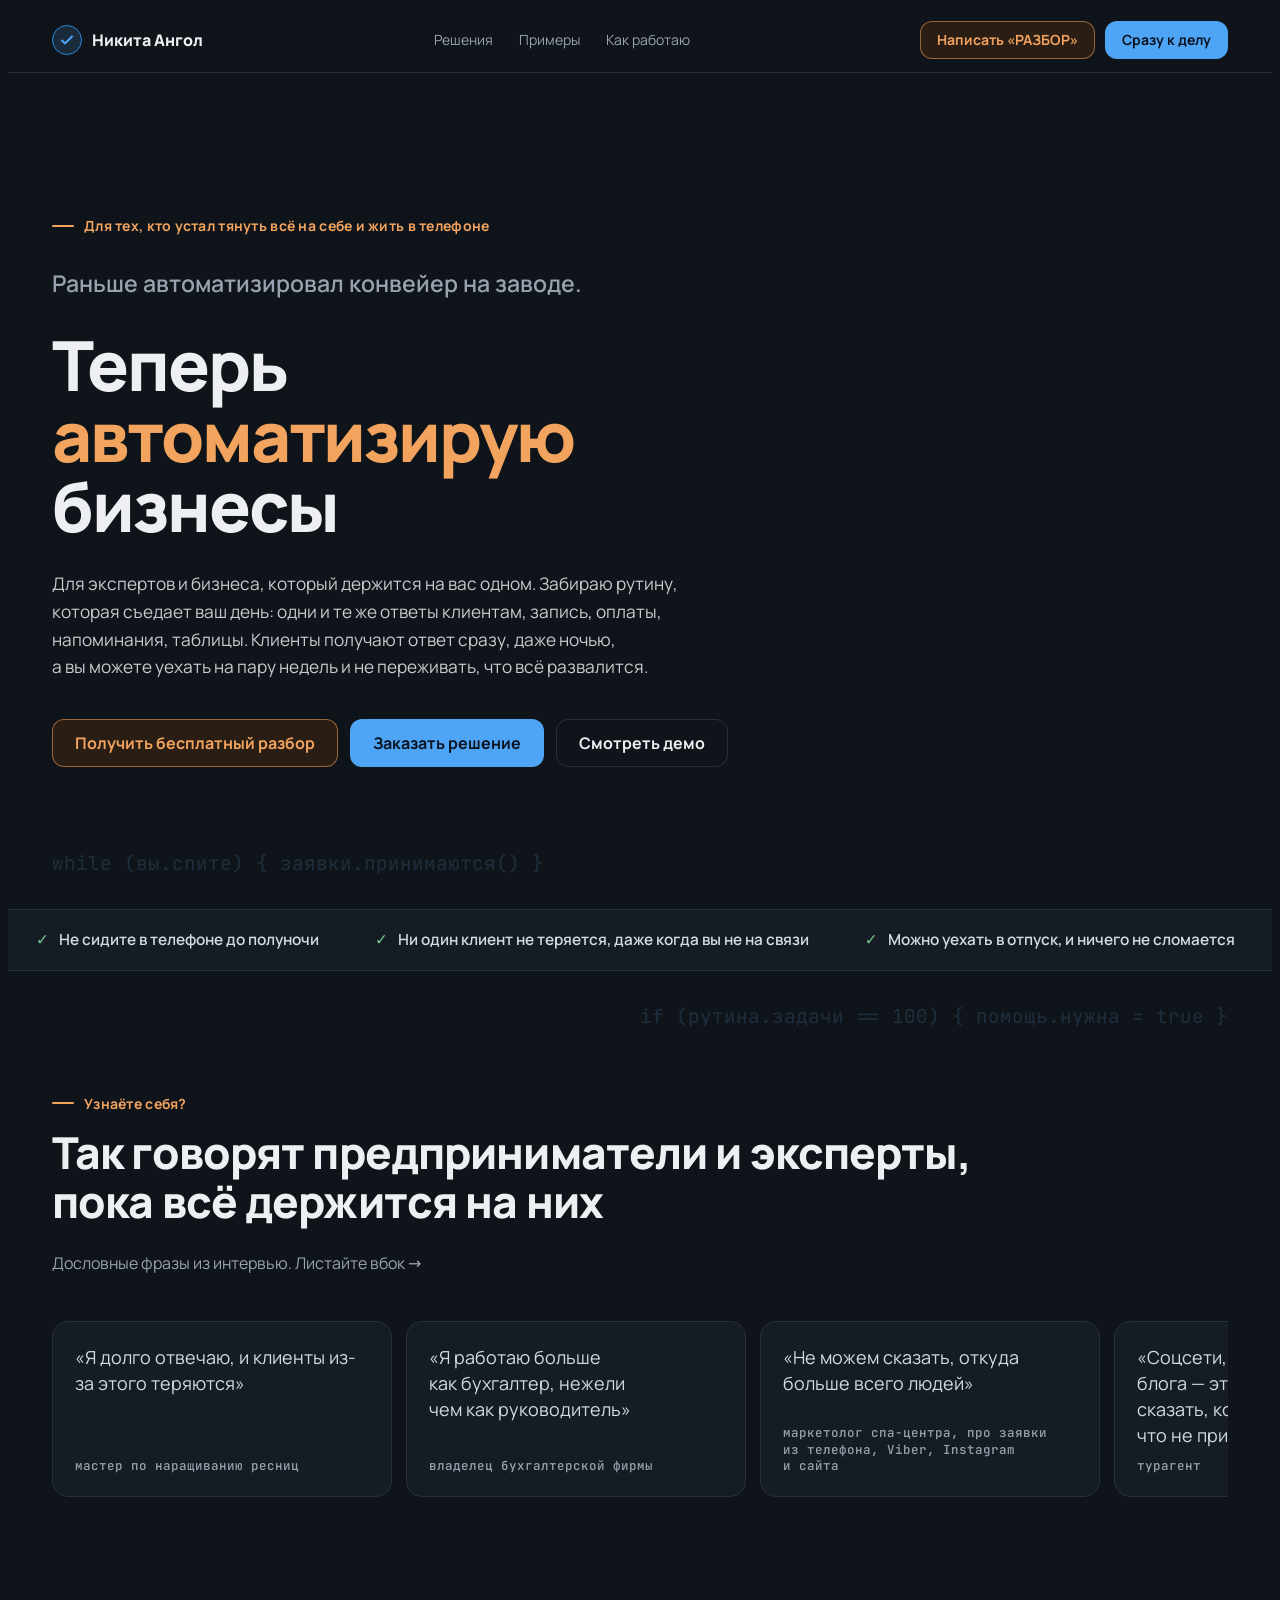
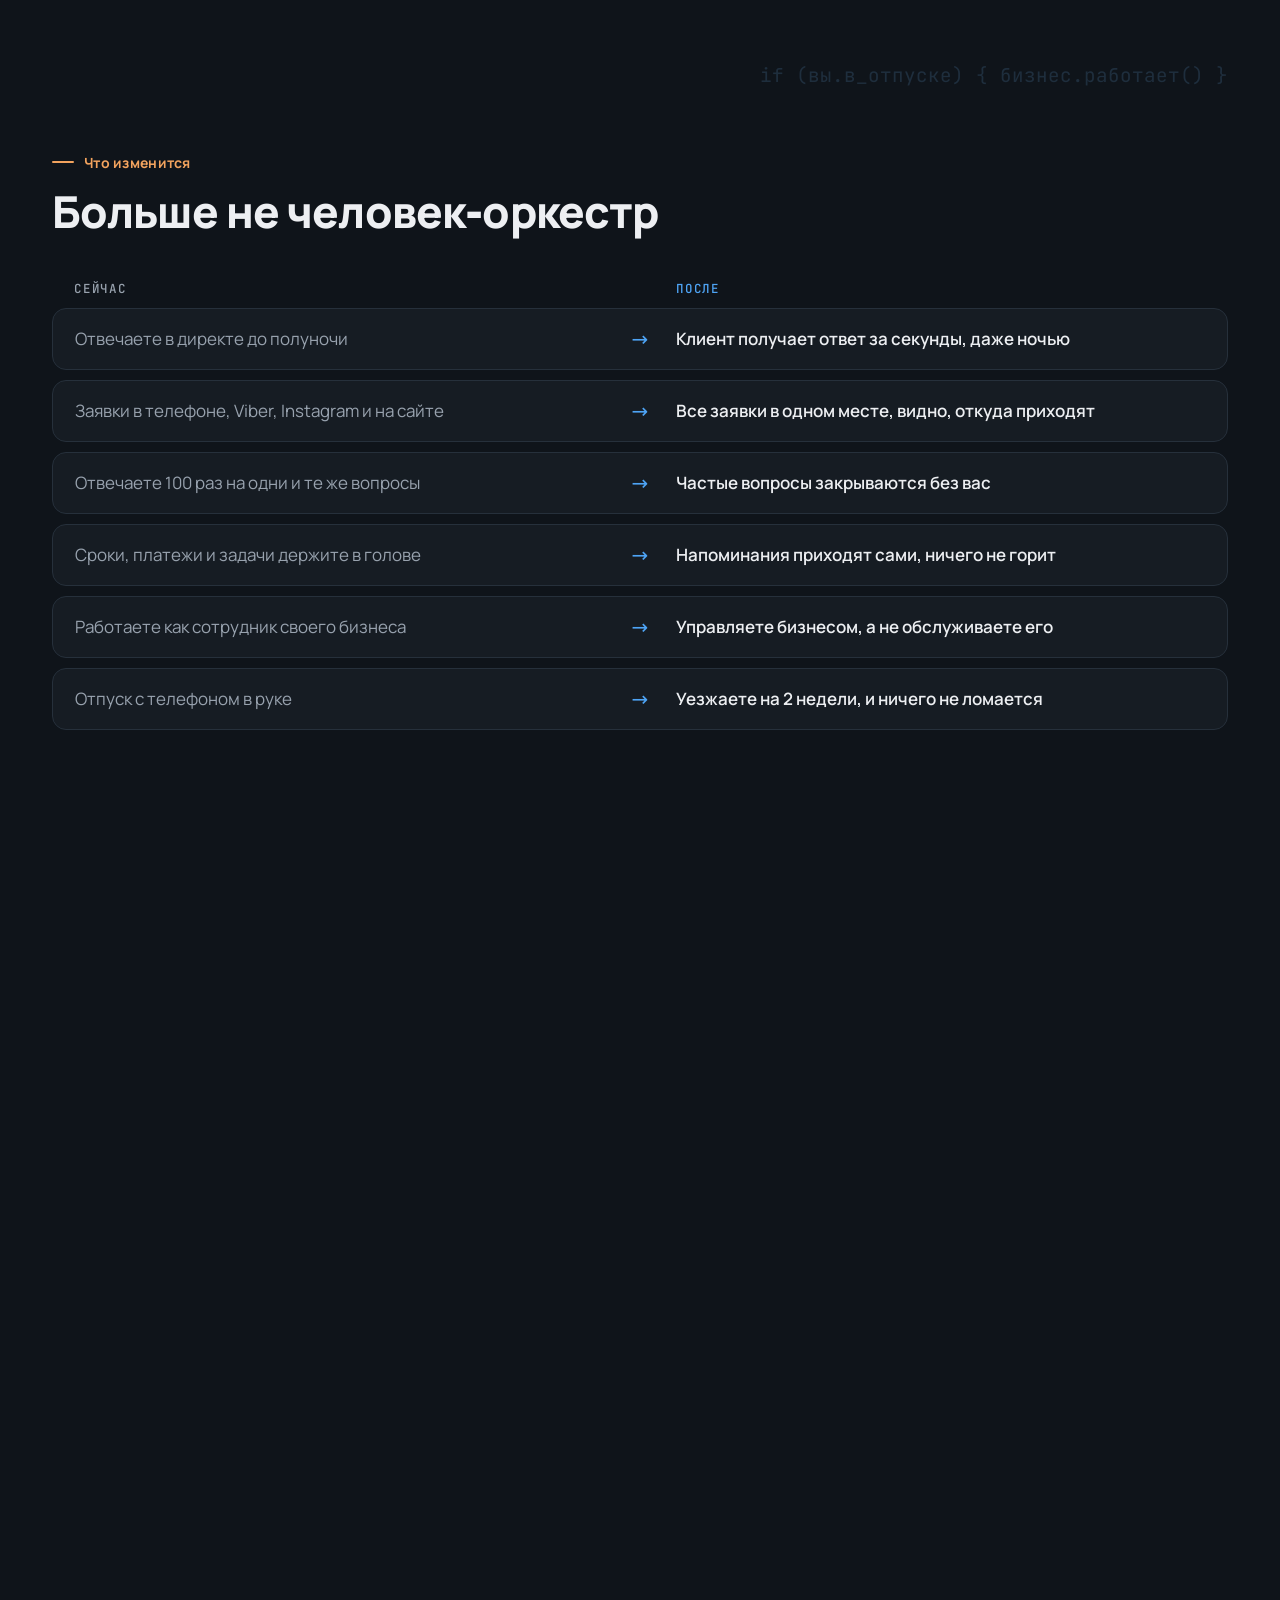
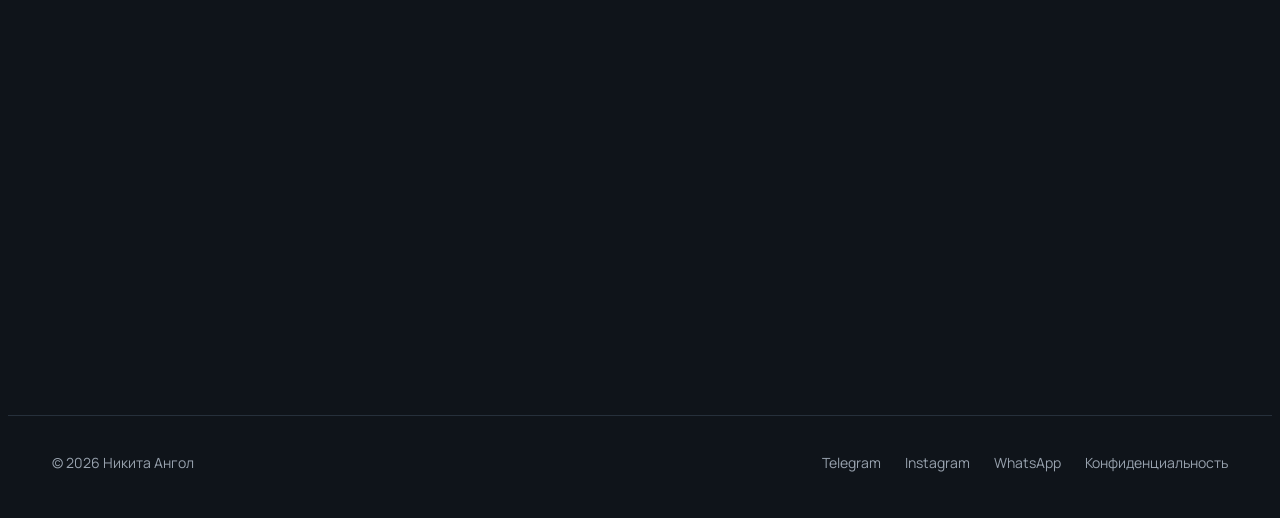
==== commit 32d2beb1: "Обновление предпросмотра Co-Authored-By: Claude Opus 5.5 <noreply@anthropic.com>" ====
--- a/index.html
+++ b/index.html
@@ -29,7 +29,195 @@
 <link rel="preload" href="./fonts/Manrope-cyrillic-105721.woff2" as="font" type="font/woff2" crossorigin>
 <link rel="preload" as="image" href="./img/nikita-mirror-800.webp" media="(max-width:599px)" fetchpriority="high">
 <link rel="preload" as="image" href="./img/nikita-rose-800.webp" media="(min-width:600px)" fetchpriority="high">
-<link rel="stylesheet" href="./fonts/fonts.css">
+<style>/* cyrillic */
+@font-face {
+  font-family: 'JetBrains Mono';
+  font-style: normal;
+  font-weight: 400;
+  font-display: swap;
+  src: url(./fonts/JetBrainsMono-cyrillic-255268.woff2) format('woff2');
+  unicode-range: U+0301, U+0400-045F, U+0490-0491, U+04B0-04B1, U+2116;
+}
+/* latin-ext */
+@font-face {
+  font-family: 'JetBrains Mono';
+  font-style: normal;
+  font-weight: 400;
+  font-display: swap;
+  src: url(./fonts/JetBrainsMono-latin-ext-897459.woff2) format('woff2');
+  unicode-range: U+0100-02BA, U+02BD-02C5, U+02C7-02CC, U+02CE-02D7, U+02DD-02FF, U+0304, U+0308, U+0329, U+1D00-1DBF, U+1E00-1E9F, U+1EF2-1EFF, U+2020, U+20A0-20AB, U+20AD-20C4, U+2113, U+2C60-2C7F, U+A720-A7FF;
+}
+/* latin */
+@font-face {
+  font-family: 'JetBrains Mono';
+  font-style: normal;
+  font-weight: 400;
+  font-display: swap;
+  src: url(./fonts/JetBrainsMono-latin-621183.woff2) format('woff2');
+  unicode-range: U+0000-00FF, U+0131, U+0152-0153, U+02BB-02BC, U+02C6, U+02DA, U+02DC, U+0304, U+0308, U+0329, U+2000-206F, U+20AC, U+2122, U+2191, U+2193, U+2212, U+2215, U+FEFF, U+FFFD;
+}
+/* cyrillic */
+@font-face {
+  font-family: 'JetBrains Mono';
+  font-style: normal;
+  font-weight: 500;
+  font-display: swap;
+  src: url(./fonts/JetBrainsMono-cyrillic-255268.woff2) format('woff2');
+  unicode-range: U+0301, U+0400-045F, U+0490-0491, U+04B0-04B1, U+2116;
+}
+/* latin-ext */
+@font-face {
+  font-family: 'JetBrains Mono';
+  font-style: normal;
+  font-weight: 500;
+  font-display: swap;
+  src: url(./fonts/JetBrainsMono-latin-ext-897459.woff2) format('woff2');
+  unicode-range: U+0100-02BA, U+02BD-02C5, U+02C7-02CC, U+02CE-02D7, U+02DD-02FF, U+0304, U+0308, U+0329, U+1D00-1DBF, U+1E00-1E9F, U+1EF2-1EFF, U+2020, U+20A0-20AB, U+20AD-20C4, U+2113, U+2C60-2C7F, U+A720-A7FF;
+}
+/* latin */
+@font-face {
+  font-family: 'JetBrains Mono';
+  font-style: normal;
+  font-weight: 500;
+  font-display: swap;
+  src: url(./fonts/JetBrainsMono-latin-621183.woff2) format('woff2');
+  unicode-range: U+0000-00FF, U+0131, U+0152-0153, U+02BB-02BC, U+02C6, U+02DA, U+02DC, U+0304, U+0308, U+0329, U+2000-206F, U+20AC, U+2122, U+2191, U+2193, U+2212, U+2215, U+FEFF, U+FFFD;
+}
+/* cyrillic */
+@font-face {
+  font-family: 'Manrope';
+  font-style: normal;
+  font-weight: 400;
+  font-display: swap;
+  src: url(./fonts/Manrope-cyrillic-105721.woff2) format('woff2');
+  unicode-range: U+0301, U+0400-045F, U+0490-0491, U+04B0-04B1, U+2116;
+}
+/* latin-ext */
+@font-face {
+  font-family: 'Manrope';
+  font-style: normal;
+  font-weight: 400;
+  font-display: swap;
+  src: url(./fonts/Manrope-latin-ext-749127.woff2) format('woff2');
+  unicode-range: U+0100-02BA, U+02BD-02C5, U+02C7-02CC, U+02CE-02D7, U+02DD-02FF, U+0304, U+0308, U+0329, U+1D00-1DBF, U+1E00-1E9F, U+1EF2-1EFF, U+2020, U+20A0-20AB, U+20AD-20C4, U+2113, U+2C60-2C7F, U+A720-A7FF;
+}
+/* latin */
+@font-face {
+  font-family: 'Manrope';
+  font-style: normal;
+  font-weight: 400;
+  font-display: swap;
+  src: url(./fonts/Manrope-latin-380660.woff2) format('woff2');
+  unicode-range: U+0000-00FF, U+0131, U+0152-0153, U+02BB-02BC, U+02C6, U+02DA, U+02DC, U+0304, U+0308, U+0329, U+2000-206F, U+20AC, U+2122, U+2191, U+2193, U+2212, U+2215, U+FEFF, U+FFFD;
+}
+/* cyrillic */
+@font-face {
+  font-family: 'Manrope';
+  font-style: normal;
+  font-weight: 500;
+  font-display: swap;
+  src: url(./fonts/Manrope-cyrillic-105721.woff2) format('woff2');
+  unicode-range: U+0301, U+0400-045F, U+0490-0491, U+04B0-04B1, U+2116;
+}
+/* latin-ext */
+@font-face {
+  font-family: 'Manrope';
+  font-style: normal;
+  font-weight: 500;
+  font-display: swap;
+  src: url(./fonts/Manrope-latin-ext-749127.woff2) format('woff2');
+  unicode-range: U+0100-02BA, U+02BD-02C5, U+02C7-02CC, U+02CE-02D7, U+02DD-02FF, U+0304, U+0308, U+0329, U+1D00-1DBF, U+1E00-1E9F, U+1EF2-1EFF, U+2020, U+20A0-20AB, U+20AD-20C4, U+2113, U+2C60-2C7F, U+A720-A7FF;
+}
+/* latin */
+@font-face {
+  font-family: 'Manrope';
+  font-style: normal;
+  font-weight: 500;
+  font-display: swap;
+  src: url(./fonts/Manrope-latin-380660.woff2) format('woff2');
+  unicode-range: U+0000-00FF, U+0131, U+0152-0153, U+02BB-02BC, U+02C6, U+02DA, U+02DC, U+0304, U+0308, U+0329, U+2000-206F, U+20AC, U+2122, U+2191, U+2193, U+2212, U+2215, U+FEFF, U+FFFD;
+}
+/* cyrillic */
+@font-face {
+  font-family: 'Manrope';
+  font-style: normal;
+  font-weight: 600;
+  font-display: swap;
+  src: url(./fonts/Manrope-cyrillic-105721.woff2) format('woff2');
+  unicode-range: U+0301, U+0400-045F, U+0490-0491, U+04B0-04B1, U+2116;
+}
+/* latin-ext */
+@font-face {
+  font-family: 'Manrope';
+  font-style: normal;
+  font-weight: 600;
+  font-display: swap;
+  src: url(./fonts/Manrope-latin-ext-749127.woff2) format('woff2');
+  unicode-range: U+0100-02BA, U+02BD-02C5, U+02C7-02CC, U+02CE-02D7, U+02DD-02FF, U+0304, U+0308, U+0329, U+1D00-1DBF, U+1E00-1E9F, U+1EF2-1EFF, U+2020, U+20A0-20AB, U+20AD-20C4, U+2113, U+2C60-2C7F, U+A720-A7FF;
+}
+/* latin */
+@font-face {
+  font-family: 'Manrope';
+  font-style: normal;
+  font-weight: 600;
+  font-display: swap;
+  src: url(./fonts/Manrope-latin-380660.woff2) format('woff2');
+  unicode-range: U+0000-00FF, U+0131, U+0152-0153, U+02BB-02BC, U+02C6, U+02DA, U+02DC, U+0304, U+0308, U+0329, U+2000-206F, U+20AC, U+2122, U+2191, U+2193, U+2212, U+2215, U+FEFF, U+FFFD;
+}
+/* cyrillic */
+@font-face {
+  font-family: 'Manrope';
+  font-style: normal;
+  font-weight: 700;
+  font-display: swap;
+  src: url(./fonts/Manrope-cyrillic-105721.woff2) format('woff2');
+  unicode-range: U+0301, U+0400-045F, U+0490-0491, U+04B0-04B1, U+2116;
+}
+/* latin-ext */
+@font-face {
+  font-family: 'Manrope';
+  font-style: normal;
+  font-weight: 700;
+  font-display: swap;
+  src: url(./fonts/Manrope-latin-ext-749127.woff2) format('woff2');
+  unicode-range: U+0100-02BA, U+02BD-02C5, U+02C7-02CC, U+02CE-02D7, U+02DD-02FF, U+0304, U+0308, U+0329, U+1D00-1DBF, U+1E00-1E9F, U+1EF2-1EFF, U+2020, U+20A0-20AB, U+20AD-20C4, U+2113, U+2C60-2C7F, U+A720-A7FF;
+}
+/* latin */
+@font-face {
+  font-family: 'Manrope';
+  font-style: normal;
+  font-weight: 700;
+  font-display: swap;
+  src: url(./fonts/Manrope-latin-380660.woff2) format('woff2');
+  unicode-range: U+0000-00FF, U+0131, U+0152-0153, U+02BB-02BC, U+02C6, U+02DA, U+02DC, U+0304, U+0308, U+0329, U+2000-206F, U+20AC, U+2122, U+2191, U+2193, U+2212, U+2215, U+FEFF, U+FFFD;
+}
+/* cyrillic */
+@font-face {
+  font-family: 'Manrope';
+  font-style: normal;
+  font-weight: 800;
+  font-display: swap;
+  src: url(./fonts/Manrope-cyrillic-105721.woff2) format('woff2');
+  unicode-range: U+0301, U+0400-045F, U+0490-0491, U+04B0-04B1, U+2116;
+}
+/* latin-ext */
+@font-face {
+  font-family: 'Manrope';
+  font-style: normal;
+  font-weight: 800;
+  font-display: swap;
+  src: url(./fonts/Manrope-latin-ext-749127.woff2) format('woff2');
+  unicode-range: U+0100-02BA, U+02BD-02C5, U+02C7-02CC, U+02CE-02D7, U+02DD-02FF, U+0304, U+0308, U+0329, U+1D00-1DBF, U+1E00-1E9F, U+1EF2-1EFF, U+2020, U+20A0-20AB, U+20AD-20C4, U+2113, U+2C60-2C7F, U+A720-A7FF;
+}
+/* latin */
+@font-face {
+  font-family: 'Manrope';
+  font-style: normal;
+  font-weight: 800;
+  font-display: swap;
+  src: url(./fonts/Manrope-latin-380660.woff2) format('woff2');
+  unicode-range: U+0000-00FF, U+0131, U+0152-0153, U+02BB-02BC, U+02C6, U+02DA, U+02DC, U+0304, U+0308, U+0329, U+2000-206F, U+20AC, U+2122, U+2191, U+2193, U+2212, U+2215, U+FEFF, U+FFFD;
+}</style>
 <script type="application/ld+json">{"@context":"https://schema.org","@graph":[{"@type":"Person","@id":"https://nikita-angol.netlify.app/#nikita","name":"Никита Ангол","jobTitle":"Маркетолог и AI-интегратор","url":"https://nikita-angol.netlify.app/","image":"https://nikita-angol.netlify.app/img/nikita-rose.webp","address":{"@type":"PostalAddress","addressLocality":"Брест","addressCountry":"BY"},"sameAs":["https://t.me/Nikita_Angol","https://www.instagram.com/nikita.angol/"],"knowsAbout":["автоматизация бизнеса","чат-боты","ИИ-ассистенты","интеграция ИИ","CRM","Telegram-боты","сайты"]},{"@type":"ProfessionalService","@id":"https://nikita-angol.netlify.app/#service","name":"Никита Ангол: AI-интеграция и автоматизация бизнеса","url":"https://nikita-angol.netlify.app/","image":"https://nikita-angol.netlify.app/og.jpg","founder":{"@id":"https://nikita-angol.netlify.app/#nikita"},"address":{"@type":"PostalAddress","addressLocality":"Брест","addressCountry":"BY"},"telephone":"+375298596741","availableLanguage":["ru"],"areaServed":["Беларусь","Россия","Казахстан","Европа"],"description":"Автоматизация бизнеса для экспертов и предпринимателей: ИИ-администратор отвечает клиентам даже ночью, запись, оплаты, напоминания и все заявки в одном окне. CRM, чат-боты и сайты под ключ, к каждому решению есть видео-демо.","hasOfferCatalog":{"@type":"OfferCatalog","name":"Услуги","itemListElement":[{"@type":"Offer","itemOffered":{"@type":"Service","name":"Чат-боты для Telegram, Instagram и WhatsApp"}},{"@type":"Offer","itemOffered":{"@type":"Service","name":"ИИ-квалификатор заявок"}},{"@type":"Offer","itemOffered":{"@type":"Service","name":"ИИ-ассистенты и ИИ-кураторы"}},{"@type":"Offer","itemOffered":{"@type":"Service","name":"CRM-системы с ИИ"}},{"@type":"Offer","itemOffered":{"@type":"Service","name":"Платформы онлайн-уроков"}},{"@type":"Offer","itemOffered":{"@type":"Service","name":"Сайты и лендинги"}},{"@type":"Offer","itemOffered":{"@type":"Service","name":"Приём оплат и выдача доступов"}},{"@type":"Offer","itemOffered":{"@type":"Service","name":"Автоматизация контента: карусели и автопостинг"}},{"@type":"Offer","itemOffered":{"@type":"Service","name":"Парсинг лидов в таблицы"}}]}},{"@type":"WebSite","@id":"https://nikita-angol.netlify.app/#site","url":"https://nikita-angol.netlify.app/","name":"Никита Ангол","inLanguage":"ru","publisher":{"@id":"https://nikita-angol.netlify.app/#nikita"}},{"@type":"VideoObject","name":"Карусели для Instagram за пару минут","description":"Telegram-бот делает карусель по одной фразе: текст в вашем стиле, обложка, слайды и подпись к посту.","thumbnailUrl":"https://nikita-angol.netlify.app/video/d01-karuseli.jpg","embedUrl":"https://kinescope.io/embed/ae1a9c47-5220-422a-952c-0c595a876107","uploadDate":"2026-10-14","duration":"PT28S","inLanguage":"ru"},{"@type":"VideoObject","name":"ИИ-администратор для салона красоты","description":"Бот отвечает клиенткам ночью в Telegram, WhatsApp и Instagram, понимает голосовые, отвечает на «дорого», берёт телефон и кладёт заявку в Google-таблицу.","thumbnailUrl":"https://nikita-angol.netlify.app/video/d02-kvalifikator.jpg","embedUrl":"https://kinescope.io/embed/753e8adc-2267-49a0-8972-28158ae93bc0","uploadDate":"2026-10-14","duration":"PT45S","inLanguage":"ru"},{"@type":"VideoObject","name":"Финансовый помощник в Telegram","description":"Трата голосом, текстом или фото чека сама попадает в отчёт и Google-таблицу, бот предупреждает о лимитах.","thumbnailUrl":"https://nikita-angol.netlify.app/video/d03-finansist.jpg","embedUrl":"https://kinescope.io/embed/65907b29-0188-47bc-8ebe-9b5fd4e47877","uploadDate":"2026-10-14","duration":"PT35S","inLanguage":"ru"},{"@type":"VideoObject","name":"Личный репетитор в Telegram","description":"Бот каждый день присылает карточки и короткие тесты, сам разбирает ошибки и показывает прогресс. Подходит для языков, нейросетей, программирования, обучения команды и детей.","thumbnailUrl":"https://nikita-angol.netlify.app/video/d04-repetitor.jpg","embedUrl":"https://kinescope.io/embed/3182d104-aadd-460e-a9b9-61d6709d76d3","uploadDate":"2026-10-14","duration":"PT49S","inLanguage":"ru"},{"@type":"VideoObject","name":"Транскрибатор созвонов в Telegram","description":"Бот расшифровывает созвоны, голосовые, видео и ссылки, делает разбор и собирает коммерческое предложение для клиента.","thumbnailUrl":"https://nikita-angol.netlify.app/video/d05-transkribator.jpg","embedUrl":"https://kinescope.io/embed/0ae60cbd-0b3f-4ef5-9a20-8a7a00eb349f","uploadDate":"2026-10-15","duration":"PT52S","inLanguage":"ru"},{"@type":"VideoObject","name":"Консультант с приёмом оплаты Kaspi","description":"Бот отвечает клиентам, даёт ссылку на оплату Kaspi и сам проверяет PDF-чек: получателя, сумму, дату и повторную отправку. Владельцу приходит карточка оплаты.","thumbnailUrl":"https://nikita-angol.netlify.app/video/d06-kaspi.jpg","embedUrl":"https://kinescope.io/embed/48712f05-3739-45dd-8171-3f31a5f30d41","uploadDate":"2026-10-15","duration":"PT42S","inLanguage":"ru"},{"@type":"VideoObject","name":"CRM с ИИ-сметой по дизайн-проекту","description":"CRM для стройки и ремонта: ИИ читает дизайн-проект, считает смету по прайсу компании, отмечает строки для проверки и выгружает смету в Excel.","thumbnailUrl":"https://nikita-angol.netlify.app/video/d07-smeta.jpg","embedUrl":"https://kinescope.io/embed/29045b0f-8824-452d-8bc6-40d615480ccc","uploadDate":"2026-10-15","duration":"PT46S","inLanguage":"ru"},{"@type":"VideoObject","name":"Подарочные сертификаты для салона и спа","description":"Сайт сертификатов для салона и спа: покупка и оплата онлайн, поздравление от сайта, проверка и списание по коду, напоминания о сроке и база покупателей.","thumbnailUrl":"https://nikita-angol.netlify.app/video/d08-sertifikaty.jpg","embedUrl":"https://kinescope.io/embed/b9ff5188-3ffe-4d52-aa33-895093e67c4f","uploadDate":"2026-10-15","duration":"PT60S","inLanguage":"ru"},{"@type":"VideoObject","name":"CRM для бизнеса","description":"CRM под процесс бизнеса: бухфирма со сроками клиентов и напоминаниями в Telegram, стройка с графиком объектов и сметой от нейросети, консультант с путём клиента от заявки до оплаты.","thumbnailUrl":"https://nikita-angol.netlify.app/video/d09-crm.jpg","embedUrl":"https://kinescope.io/embed/4a83c92d-81df-444c-99a0-49e9c59c8547","uploadDate":"2026-10-15","duration":"PT69S","inLanguage":"ru"},{"@type":"VideoObject","name":"Продающий сайт из одного сообщения","description":"Конструктор продающих сайтов и нейросеть: по одному сообщению о бизнесе шаблон превращается в сайт студии йоги с ценами и формой записи, заявки приходят в Telegram.","thumbnailUrl":"https://nikita-angol.netlify.app/video/d10-svyazka.jpg","embedUrl":"https://kinescope.io/embed/912daf1d-0168-43f2-9136-71a0888c5fb5","uploadDate":"2026-10-15","duration":"PT36S","inLanguage":"ru"},{"@type":"VideoObject","name":"Парсер базы клиентов","description":"Парсер 2ГИС собирает компании с карт в таблицу: телефон, сайт, соцсети, часы, рейтинг. Второй парсер находит в Telegram-чатах тех, кто сам ищет подрядчика. Для видео часть данных скрыта.","thumbnailUrl":"https://nikita-angol.netlify.app/video/d12-parsery.jpg","embedUrl":"https://kinescope.io/embed/e714b91e-b858-4e77-a512-6f9975cb6908","uploadDate":"2026-10-15","duration":"PT44S","inLanguage":"ru"},{"@type":"VideoObject","name":"ИИ-студия: фото и видео нейросетями","description":"Почти 30 нейросетей для фото и видео в одном окне: цена видна до запуска, без подписки и лимитов, остаток не сгорает, траты сами попадают в расходы. В ролике фото кофейни и видео из него меньше чем за 40 центов.","thumbnailUrl":"https://nikita-angol.netlify.app/video/d13-studiya.jpg","embedUrl":"https://kinescope.io/embed/3ca29280-f8a5-44fc-87ec-c6df03da578e","uploadDate":"2026-10-16","duration":"PT80S","inLanguage":"ru"},{"@type":"VideoObject","name":"Своя платформа онлайн-уроков","description":"Курсы, ученики и прогресс в одном кабинете. Ученик входит по коду и смотрит уроки в Telegram или на сайте, оценка открывает следующий урок. Свой домен, без ежемесячной аренды.","thumbnailUrl":"https://nikita-angol.netlify.app/video/d14-platforma.jpg","embedUrl":"https://kinescope.io/embed/70d5121a-29e8-43cf-9013-661352b5cfbc","uploadDate":"2026-10-17","duration":"PT65S","inLanguage":"ru"},{"@type":"VideoObject","name":"ИИ-куратор для учебного чата","description":"Куратор на нейросети находит вопросы учеников в учебном чате, присылает уведомление и предлагает три ответа в стиле преподавателя. Ответ уходит в чат одним кликом, каждое утро приходит разбор по ученикам.","thumbnailUrl":"https://nikita-angol.netlify.app/video/d15-kurator.jpg","embedUrl":"https://kinescope.io/embed/a017598f-8ffe-4f4f-8c54-75223abb33f5","uploadDate":"2026-10-17","duration":"PT57S","inLanguage":"ru"},{"@type":"VideoObject","name":"Разбор любого Instagram за пару минут","description":"Бот в Telegram разбирает любой открытый Instagram: расшифровка роликов, что в кадре и чем цепляют первые 3 секунды, вовлечённость и комментарии. На выходе отчёт, таблица Excel и файл для нейросети.","thumbnailUrl":"https://nikita-angol.netlify.app/video/d19-insta.jpg","embedUrl":"https://kinescope.io/embed/deb98b00-8787-4f15-8be1-e2c291a0aca8","uploadDate":"2026-10-17","duration":"PT67S","inLanguage":"ru"}]}</script>
 <style>
 
@@ -139,7 +327,7 @@
 .frame{position:relative;border-radius:18px;overflow:hidden;background:linear-gradient(160deg,#1A2532 0%,#121922 70%);border:1px solid var(--border);aspect-ratio:9/16;max-width:100%}
 .frame.wide{aspect-ratio:16/10}
 .play{position:absolute;inset:0;display:grid;place-items:center}
-.play i{width:62px;height:62px;border-radius:50%;background:rgba(78,164,245,.16);border:1px solid rgba(78,164,245,.5);display:grid;place-items:center;backdrop-filter:blur(6px);transition:transform .2s}
+.play i{width:62px;height:62px;border-radius:50%;background:rgba(78,164,245,.16);border:1px solid rgba(78,164,245,.5);display:grid;place-items:center;transition:transform .2s}
 .play i::after{content:"";border-left:16px solid var(--text);border-top:10px solid transparent;border-bottom:10px solid transparent;margin-left:4px}
 .card:hover .play i,.hero-video:hover .play i{transform:scale(1.08)}
 .dur{position:absolute;right:10px;bottom:10px;font:500 11.5px/1 var(--f-mono);background:rgba(0,0,0,.55);padding:5px 7px;border-radius:6px;color:var(--text)}
@@ -479,6 +667,8 @@
 
 [hidden]{display:none!important}
 
+main > section:not(.hero){content-visibility:auto;contain-intrinsic-size:auto 900px}
+
 .ticker{overflow:hidden;border-block:1px solid var(--border);background:var(--surface);padding-block:18px}
 .ticker-track{display:flex;width:max-content;animation:ticker 60s linear infinite}
 .ticker:hover .ticker-track{animation-play-state:paused}
@@ -491,7 +681,7 @@
 .btn,.chip{transition:transform .18s ease,box-shadow .18s ease,background-color .18s ease,border-color .18s ease,color .18s ease}
 @media (hover:hover){
   .btn:hover{transform:translateY(-2px)}
-  .btn-main:hover{background:#BFB9B4;border-color:#BFB9B4;color:#0B1420}
+  .btn-main:hover{background:#1F8BFF;border-color:#1F8BFF;color:#fff}
   .btn-cta:hover{background:var(--orange);border-color:var(--orange);color:#1A1208}
   .btn-ghost:hover{transform:none}
   .btn-msg:hover{background:var(--m-bg-h);border-color:var(--m-c)}
@@ -614,63 +804,63 @@
       </div>
       <div class="grid" id="grid">
         <article class="card" data-c="off exp">
-          <div class="frame vid"><img src="video/d02-kvalifikator.webp" decoding="async" alt="Обложка видео: ИИ-администратор для салона" loading="lazy"><button class="play" type="button" data-video="https://kinescope.io/embed/753e8adc-2267-49a0-8972-28158ae93bc0" aria-label="Смотреть видео: ИИ-администратор для салона"><i></i></button><div class="dur">0:45</div></div>
+          <div class="frame vid"><img src="video/d02-kvalifikator.webp" srcset="video/d02-kvalifikator-s.webp 300w, video/d02-kvalifikator.webp 540w" sizes="(max-width:599px) 46vw, (max-width:900px) 31vw, 290px" decoding="async" alt="Обложка видео: ИИ-администратор для салона" loading="lazy"><button class="play" type="button" data-video="https://kinescope.io/embed/753e8adc-2267-49a0-8972-28158ae93bc0" aria-label="Смотреть видео: ИИ-администратор для салона"><i></i></button><div class="dur">0:45</div></div>
           <div class="card-body"><span class="pill">Telegram · Instagram · WhatsApp</span><h3>Администратор, который не спит</h3><p>Пишет клиенту как живой администратор, отвечает на возражения и передаёт вам готовую заявку.</p><div class="card-btns"><button class="btn btn-ghost btn-more" type="button" data-more="m-kvalifikator">Подробнее</button><button class="btn btn-main btn-more" type="button" data-order="Администратор, который не спит">Заказать</button></div></div>
         </article>
         <article class="card" data-c="off exp">
-          <div class="frame vid"><img src="video/d09-crm.webp" decoding="async" alt="Обложка видео: CRM для бухфирмы, стройки и консультанта" loading="lazy"><button class="play" type="button" data-video="https://kinescope.io/embed/4a83c92d-81df-444c-99a0-49e9c59c8547" aria-label="Смотреть видео: CRM для бухфирмы, стройки и консультанта"><i></i></button><div class="dur">1:09</div></div>
+          <div class="frame vid"><img src="video/d09-crm.webp" srcset="video/d09-crm-s.webp 300w, video/d09-crm.webp 540w" sizes="(max-width:599px) 46vw, (max-width:900px) 31vw, 290px" decoding="async" alt="Обложка видео: CRM для бухфирмы, стройки и консультанта" loading="lazy"><button class="play" type="button" data-video="https://kinescope.io/embed/4a83c92d-81df-444c-99a0-49e9c59c8547" aria-label="Смотреть видео: CRM для бухфирмы, стройки и консультанта"><i></i></button><div class="dur">1:09</div></div>
           <div class="card-body"><span class="pill">под ваш процесс</span><h3>Все клиенты и сроки в одном окне</h3><p>Клиенты, сроки, объекты и задачи в одном месте. Напоминания приходят в Telegram, смету считает нейросеть.</p><div class="card-btns"><button class="btn btn-ghost btn-more" type="button" data-more="m-crm">Подробнее</button><button class="btn btn-main btn-more" type="button" data-order="Все клиенты и сроки в одном окне">Заказать</button></div></div>
         </article>
         <article class="card" data-c="off exp">
-          <div class="frame vid"><img src="video/d10-svyazka.webp" decoding="async" alt="Обложка видео: продающий сайт из одного сообщения" loading="lazy"><button class="play" type="button" data-video="https://kinescope.io/embed/912daf1d-0168-43f2-9136-71a0888c5fb5" aria-label="Смотреть видео: продающий сайт из одного сообщения"><i></i></button><div class="dur">0:36</div></div>
+          <div class="frame vid"><img src="video/d10-svyazka.webp" srcset="video/d10-svyazka-s.webp 300w, video/d10-svyazka.webp 540w" sizes="(max-width:599px) 46vw, (max-width:900px) 31vw, 290px" decoding="async" alt="Обложка видео: продающий сайт из одного сообщения" loading="lazy"><button class="play" type="button" data-video="https://kinescope.io/embed/912daf1d-0168-43f2-9136-71a0888c5fb5" aria-label="Смотреть видео: продающий сайт из одного сообщения"><i></i></button><div class="dur">0:36</div></div>
           <div class="card-body"><span class="pill">для любой ниши</span><h3>Сайт, который не стыдно отправить</h3><p>Описываете бизнес одним сообщением, нейросеть собирает сайт с ценами и формой записи. Заявки приходят в Telegram.</p><div class="card-btns"><button class="btn btn-ghost btn-more" type="button" data-more="m-svyazka">Подробнее</button><button class="btn btn-main btn-more" type="button" data-order="Сайт, который не стыдно отправить">Заказать</button></div></div>
         </article>
         <article class="card" data-c="cnt exp">
-          <div class="frame vid"><img src="video/d01-karuseli.webp" decoding="async" alt="Обложка видео: карусели за пару минут" loading="lazy"><button class="play" type="button" data-video="https://kinescope.io/embed/ae1a9c47-5220-422a-952c-0c595a876107" aria-label="Смотреть видео: карусели за пару минут"><i></i></button><div class="dur">0:28</div></div>
+          <div class="frame vid"><img src="video/d01-karuseli.webp" srcset="video/d01-karuseli-s.webp 300w, video/d01-karuseli.webp 540w" sizes="(max-width:599px) 46vw, (max-width:900px) 31vw, 290px" decoding="async" alt="Обложка видео: карусели за пару минут" loading="lazy"><button class="play" type="button" data-video="https://kinescope.io/embed/ae1a9c47-5220-422a-952c-0c595a876107" aria-label="Смотреть видео: карусели за пару минут"><i></i></button><div class="dur">0:28</div></div>
           <div class="card-body"><span class="pill">Instagram · Telegram</span><h3>Карусели за пару минут</h3><p>Даёте тему, бот пишет текст в вашем стиле и собирает готовые слайды.</p><div class="card-btns"><button class="btn btn-ghost btn-more" type="button" data-more="m-karuseli">Подробнее</button><button class="btn btn-main btn-more" type="button" data-order="Карусели за пару минут">Заказать</button></div></div>
         </article>
         <article class="card" data-c="exp cnt">
-          <div class="frame vid"><img src="video/d05-transkribator.webp" decoding="async" alt="Обложка видео: транскрибатор созвонов в Telegram" loading="lazy"><button class="play" type="button" data-video="https://kinescope.io/embed/0ae60cbd-0b3f-4ef5-9a20-8a7a00eb349f" aria-label="Смотреть видео: транскрибатор созвонов в Telegram"><i></i></button><div class="dur">0:52</div></div>
+          <div class="frame vid"><img src="video/d05-transkribator.webp" srcset="video/d05-transkribator-s.webp 300w, video/d05-transkribator.webp 540w" sizes="(max-width:599px) 46vw, (max-width:900px) 31vw, 290px" decoding="async" alt="Обложка видео: транскрибатор созвонов в Telegram" loading="lazy"><button class="play" type="button" data-video="https://kinescope.io/embed/0ae60cbd-0b3f-4ef5-9a20-8a7a00eb349f" aria-label="Смотреть видео: транскрибатор созвонов в Telegram"><i></i></button><div class="dur">0:52</div></div>
           <div class="card-body"><span class="pill">созвоны и голосовые</span><h3>Итоги созвона за пару минут</h3><p>Расшифровывает созвон, делает итоги, идеи для контента и коммерческое предложение.</p><div class="card-btns"><button class="btn btn-ghost btn-more" type="button" data-more="m-transkribator">Подробнее</button><button class="btn btn-main btn-more" type="button" data-order="Итоги созвона за пару минут">Заказать</button></div></div>
         </article>
         <article class="card" data-c="off">
-          <div class="frame vid"><img src="video/d08-sertifikaty.webp" decoding="async" alt="Обложка видео: подарочные сертификаты для салона и спа" loading="lazy"><button class="play" type="button" data-video="https://kinescope.io/embed/b9ff5188-3ffe-4d52-aa33-895093e67c4f" aria-label="Смотреть видео: подарочные сертификаты для салона и спа"><i></i></button><div class="dur">1:00</div></div>
+          <div class="frame vid"><img src="video/d08-sertifikaty.webp" srcset="video/d08-sertifikaty-s.webp 300w, video/d08-sertifikaty.webp 540w" sizes="(max-width:599px) 46vw, (max-width:900px) 31vw, 290px" decoding="async" alt="Обложка видео: подарочные сертификаты для салона и спа" loading="lazy"><button class="play" type="button" data-video="https://kinescope.io/embed/b9ff5188-3ffe-4d52-aa33-895093e67c4f" aria-label="Смотреть видео: подарочные сертификаты для салона и спа"><i></i></button><div class="dur">1:00</div></div>
           <div class="card-body"><span class="pill">салоны и спа</span><h3>Подарочные сертификаты</h3><p>Гость покупает и оплачивает онлайн, салон проверяет по коду, сайт сам напоминает о сроке.</p><div class="card-btns"><button class="btn btn-ghost btn-more" type="button" data-more="m-sertifikaty">Подробнее</button><button class="btn btn-main btn-more" type="button" data-order="Подарочные сертификаты">Заказать</button></div></div>
         </article>
         <article class="card" data-c="off">
-          <div class="frame vid"><img src="video/d07-smeta.webp" decoding="async" alt="Обложка видео: CRM с ИИ-сметой по дизайн-проекту" loading="lazy"><button class="play" type="button" data-video="https://kinescope.io/embed/29045b0f-8824-452d-8bc6-40d615480ccc" aria-label="Смотреть видео: CRM с ИИ-сметой по дизайн-проекту"><i></i></button><div class="dur">0:46</div></div>
+          <div class="frame vid"><img src="video/d07-smeta.webp" srcset="video/d07-smeta-s.webp 300w, video/d07-smeta.webp 540w" sizes="(max-width:599px) 46vw, (max-width:900px) 31vw, 290px" decoding="async" alt="Обложка видео: CRM с ИИ-сметой по дизайн-проекту" loading="lazy"><button class="play" type="button" data-video="https://kinescope.io/embed/29045b0f-8824-452d-8bc6-40d615480ccc" aria-label="Смотреть видео: CRM с ИИ-сметой по дизайн-проекту"><i></i></button><div class="dur">0:46</div></div>
           <div class="card-body"><span class="pill">стройка и ремонт</span><h3>Смета по дизайн-проекту за день</h3><p>Загружаете дизайн-проект, ИИ считает смету по вашему прайсу и честно пишет, что проверить.</p><div class="card-btns"><button class="btn btn-ghost btn-more" type="button" data-more="m-smeta">Подробнее</button><button class="btn btn-main btn-more" type="button" data-order="Смета по дизайн-проекту за день">Заказать</button></div></div>
         </article>
         <article class="card" data-c="off exp">
-          <div class="frame vid"><img src="video/d06-kaspi.webp" decoding="async" alt="Обложка видео: консультант с приёмом оплаты Kaspi" loading="lazy"><button class="play" type="button" data-video="https://kinescope.io/embed/48712f05-3739-45dd-8171-3f31a5f30d41" aria-label="Смотреть видео: консультант с приёмом оплаты Kaspi"><i></i></button><div class="dur">0:42</div></div>
+          <div class="frame vid"><img src="video/d06-kaspi.webp" srcset="video/d06-kaspi-s.webp 300w, video/d06-kaspi.webp 540w" sizes="(max-width:599px) 46vw, (max-width:900px) 31vw, 290px" decoding="async" alt="Обложка видео: консультант с приёмом оплаты Kaspi" loading="lazy"><button class="play" type="button" data-video="https://kinescope.io/embed/48712f05-3739-45dd-8171-3f31a5f30d41" aria-label="Смотреть видео: консультант с приёмом оплаты Kaspi"><i></i></button><div class="dur">0:42</div></div>
           <div class="card-body"><span class="pill">Kaspi Pay</span><h3>Менеджер, который сам проверяет оплату</h3><p>Ведёт диалог, присылает ссылку на оплату и сам проверяет чек. Поддельный чек не пройдёт.</p><div class="card-btns"><button class="btn btn-ghost btn-more" type="button" data-more="m-kaspi">Подробнее</button><button class="btn btn-main btn-more" type="button" data-order="Менеджер, который сам проверяет оплату">Заказать</button></div></div>
         </article>
         <article class="card" data-c="exp">
-          <div class="frame vid"><img src="video/d14-platforma.webp" decoding="async" alt="Обложка видео: своя платформа онлайн-уроков" loading="lazy"><button class="play" type="button" data-video="https://kinescope.io/embed/70d5121a-29e8-43cf-9013-661352b5cfbc" aria-label="Смотреть видео: своя платформа онлайн-уроков"><i></i></button><div class="dur">1:05</div></div>
+          <div class="frame vid"><img src="video/d14-platforma.webp" srcset="video/d14-platforma-s.webp 300w, video/d14-platforma.webp 540w" sizes="(max-width:599px) 46vw, (max-width:900px) 31vw, 290px" decoding="async" alt="Обложка видео: своя платформа онлайн-уроков" loading="lazy"><button class="play" type="button" data-video="https://kinescope.io/embed/70d5121a-29e8-43cf-9013-661352b5cfbc" aria-label="Смотреть видео: своя платформа онлайн-уроков"><i></i></button><div class="dur">1:05</div></div>
           <div class="card-body"><span class="pill">замена GetCourse</span><h3>Своя платформа для курсов</h3><p>Курсы, ученики, прогресс и доступ по коду. Ученик открывает уроки прямо в Telegram или на сайте.</p><div class="card-btns"><button class="btn btn-ghost btn-more" type="button" data-more="m-platforma">Подробнее</button><button class="btn btn-main btn-more" type="button" data-order="Своя платформа для курсов">Заказать</button></div></div>
         </article>
         <article class="card" data-c="exp">
-          <div class="frame vid"><img src="video/d15-kurator.webp" decoding="async" alt="Обложка видео: ИИ-куратор для учебного чата" loading="lazy"><button class="play" type="button" data-video="https://kinescope.io/embed/a017598f-8ffe-4f4f-8c54-75223abb33f5" aria-label="Смотреть видео: ИИ-куратор для учебного чата"><i></i></button><div class="dur">0:57</div></div>
+          <div class="frame vid"><img src="video/d15-kurator.webp" srcset="video/d15-kurator-s.webp 300w, video/d15-kurator.webp 540w" sizes="(max-width:599px) 46vw, (max-width:900px) 31vw, 290px" decoding="async" alt="Обложка видео: ИИ-куратор для учебного чата" loading="lazy"><button class="play" type="button" data-video="https://kinescope.io/embed/a017598f-8ffe-4f4f-8c54-75223abb33f5" aria-label="Смотреть видео: ИИ-куратор для учебного чата"><i></i></button><div class="dur">0:57</div></div>
           <div class="card-body"><span class="pill">для учебных чатов</span><h3>Помощник куратора в учебном чате</h3><p>Находит вопросы учеников в чате, предлагает три ответа в вашем стиле и каждое утро присылает разбор по ученикам.</p><div class="card-btns"><button class="btn btn-ghost btn-more" type="button" data-more="m-kurator">Подробнее</button><button class="btn btn-main btn-more" type="button" data-order="Помощник куратора в учебном чате">Заказать</button></div></div>
         </article>
         <article class="card" data-c="off exp">
-          <div class="frame vid"><img src="video/d12-parsery.webp" decoding="async" alt="Обложка видео: база клиентов за вечер, парсер 2ГИС и Telegram" loading="lazy"><button class="play" type="button" data-video="https://kinescope.io/embed/e714b91e-b858-4e77-a512-6f9975cb6908" aria-label="Смотреть видео: база клиентов за вечер, парсер 2ГИС и Telegram"><i></i></button><div class="dur">0:44</div></div>
+          <div class="frame vid"><img src="video/d12-parsery.webp" srcset="video/d12-parsery-s.webp 300w, video/d12-parsery.webp 540w" sizes="(max-width:599px) 46vw, (max-width:900px) 31vw, 290px" decoding="async" alt="Обложка видео: база клиентов за вечер, парсер 2ГИС и Telegram" loading="lazy"><button class="play" type="button" data-video="https://kinescope.io/embed/e714b91e-b858-4e77-a512-6f9975cb6908" aria-label="Смотреть видео: база клиентов за вечер, парсер 2ГИС и Telegram"><i></i></button><div class="dur">0:44</div></div>
           <div class="card-body"><span class="pill">поиск клиентов</span><h3>База клиентов за вечер</h3><p>Собирает компании с карт в таблицу: телефон, сайт, соцсети, рейтинг. И находит в чатах тех, кто сам ищет подрядчика.</p><div class="card-btns"><button class="btn btn-ghost btn-more" type="button" data-more="m-parsery">Подробнее</button><button class="btn btn-main btn-more" type="button" data-order="База клиентов за вечер">Заказать</button></div></div>
         </article>
         <article class="card" data-c="cnt exp">
-          <div class="frame vid"><img src="video/d19-insta.webp" decoding="async" alt="Обложка видео: разбор любого Instagram за пару минут" loading="lazy"><button class="play" type="button" data-video="https://kinescope.io/embed/deb98b00-8787-4f15-8be1-e2c291a0aca8" aria-label="Смотреть видео: разбор любого Instagram"><i></i></button><div class="dur">1:07</div></div>
+          <div class="frame vid"><img src="video/d19-insta.webp" srcset="video/d19-insta-s.webp 300w, video/d19-insta.webp 540w" sizes="(max-width:599px) 46vw, (max-width:900px) 31vw, 290px" decoding="async" alt="Обложка видео: разбор любого Instagram за пару минут" loading="lazy"><button class="play" type="button" data-video="https://kinescope.io/embed/deb98b00-8787-4f15-8be1-e2c291a0aca8" aria-label="Смотреть видео: разбор любого Instagram"><i></i></button><div class="dur">1:07</div></div>
           <div class="card-body"><span class="pill">для маркетинга</span><h3>Разбор любого Instagram</h3><p>Ссылка на профиль, и через пару минут отчёт: что говорят в роликах, чем цепляют первые 3&nbsp;секунды, вовлечённость и комментарии.</p><div class="card-btns"><button class="btn btn-ghost btn-more" type="button" data-more="m-insta">Подробнее</button><button class="btn btn-main btn-more" type="button" data-order="Разбор любого Instagram">Заказать</button></div></div>
         </article>
         <article class="card" data-c="cnt off exp">
-          <div class="frame vid"><img src="video/d13-studiya.webp" decoding="async" alt="Обложка видео: фото и видео нейросетями в одном окне" loading="lazy"><button class="play" type="button" data-video="https://kinescope.io/embed/3ca29280-f8a5-44fc-87ec-c6df03da578e" aria-label="Смотреть видео: фото и видео нейросетями в одном окне"><i></i></button><div class="dur">1:20</div></div>
+          <div class="frame vid"><img src="video/d13-studiya.webp" srcset="video/d13-studiya-s.webp 300w, video/d13-studiya.webp 540w" sizes="(max-width:599px) 46vw, (max-width:900px) 31vw, 290px" decoding="async" alt="Обложка видео: фото и видео нейросетями в одном окне" loading="lazy"><button class="play" type="button" data-video="https://kinescope.io/embed/3ca29280-f8a5-44fc-87ec-c6df03da578e" aria-label="Смотреть видео: фото и видео нейросетями в одном окне"><i></i></button><div class="dur">1:20</div></div>
           <div class="card-body"><span class="pill">фото и видео</span><h3>Фото и видео нейросетями</h3><p>Почти 30 нейросетей в одном окне. Цена видна до запуска, без подписки, траты сами попадают в расходы.</p><div class="card-btns"><button class="btn btn-ghost btn-more" type="button" data-more="m-studiya">Подробнее</button><button class="btn btn-main btn-more" type="button" data-order="Фото и видео нейросетями">Заказать</button></div></div>
         </article>
         <article class="card" data-c="exp">
-          <div class="frame vid"><img src="video/d04-repetitor.webp" decoding="async" alt="Обложка видео: личный репетитор в Telegram" loading="lazy"><button class="play" type="button" data-video="https://kinescope.io/embed/3182d104-aadd-460e-a9b9-61d6709d76d3" aria-label="Смотреть видео: личный репетитор в Telegram"><i></i></button><div class="dur">0:49</div></div>
+          <div class="frame vid"><img src="video/d04-repetitor.webp" srcset="video/d04-repetitor-s.webp 300w, video/d04-repetitor.webp 540w" sizes="(max-width:599px) 46vw, (max-width:900px) 31vw, 290px" decoding="async" alt="Обложка видео: личный репетитор в Telegram" loading="lazy"><button class="play" type="button" data-video="https://kinescope.io/embed/3182d104-aadd-460e-a9b9-61d6709d76d3" aria-label="Смотреть видео: личный репетитор в Telegram"><i></i></button><div class="dur">0:49</div></div>
           <div class="card-body"><span class="pill">обучение каждый день</span><h3>Личный репетитор</h3><p>Утром карточки, днём короткие тесты, ошибки разбирает сам. Языки, нейросети, код, игры для детей.</p><div class="card-btns"><button class="btn btn-ghost btn-more" type="button" data-more="m-repetitor">Подробнее</button><button class="btn btn-main btn-more" type="button" data-order="Личный репетитор">Заказать</button></div></div>
         </article>
         <article class="card" data-c="off exp">
-          <div class="frame vid"><img src="video/d03-finansist.webp" decoding="async" alt="Обложка видео: финансовый помощник в Telegram" loading="lazy"><button class="play" type="button" data-video="https://kinescope.io/embed/65907b29-0188-47bc-8ebe-9b5fd4e47877" aria-label="Смотреть видео: финансовый помощник в Telegram"><i></i></button><div class="dur">0:35</div></div>
+          <div class="frame vid"><img src="video/d03-finansist.webp" srcset="video/d03-finansist-s.webp 300w, video/d03-finansist.webp 540w" sizes="(max-width:599px) 46vw, (max-width:900px) 31vw, 290px" decoding="async" alt="Обложка видео: финансовый помощник в Telegram" loading="lazy"><button class="play" type="button" data-video="https://kinescope.io/embed/65907b29-0188-47bc-8ebe-9b5fd4e47877" aria-label="Смотреть видео: финансовый помощник в Telegram"><i></i></button><div class="dur">0:35</div></div>
           <div class="card-body"><span class="pill">голосом или текстом</span><h3>Учёт денег голосом</h3><p>Говорите «кофе 8 рублей», трата сама попадает в таблицу. Отчёты и лимиты.</p><div class="card-btns"><button class="btn btn-ghost btn-more" type="button" data-more="m-finansist">Подробнее</button><button class="btn btn-main btn-more" type="button" data-order="Учёт денег голосом">Заказать</button></div></div>
         </article>
       </div>
@@ -1267,7 +1457,8 @@
 var cards=[].slice.call(document.querySelectorAll('#grid .card')), filter='all';
 var gridEl=document.getElementById('grid'), moreBtn=document.getElementById('more'), phone=window.matchMedia('(max-width:599px)');
 var hideBtn=document.createElement('button'); hideBtn.className='btn btn-ghost'; hideBtn.type='button'; hideBtn.textContent='Скрыть'; moreBtn.parentNode.appendChild(hideBtn);
-function cols(){return getComputedStyle(gridEl).gridTemplateColumns.split(' ').length}
+var mid=window.matchMedia('(min-width:600px) and (max-width:900px)');
+function cols(){return mid.matches?3:4}
 function step(){var c=cols();return c>=3?c:4}
 var rows=1, shown=step();
 function matching(){return cards.filter(function(c){return filter==='all'||c.dataset.c.split(' ').indexOf(filter)>-1})}
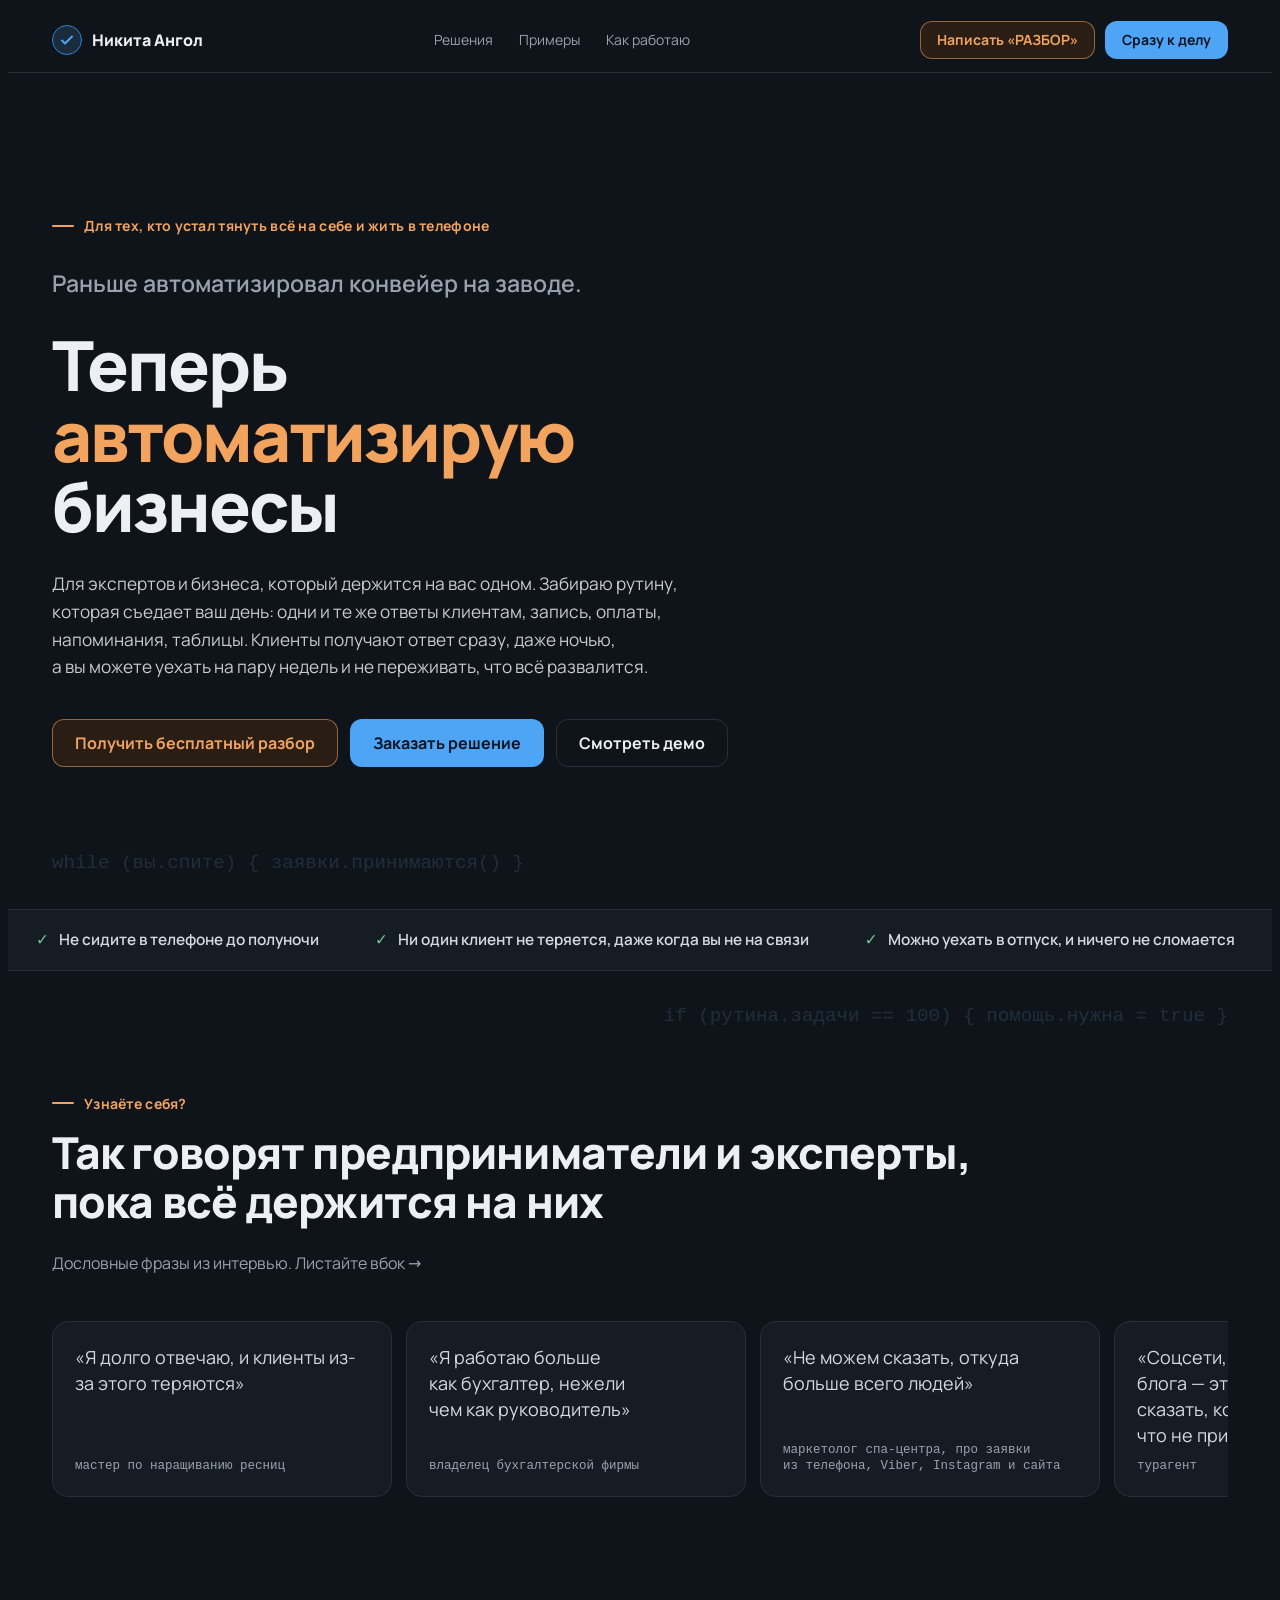
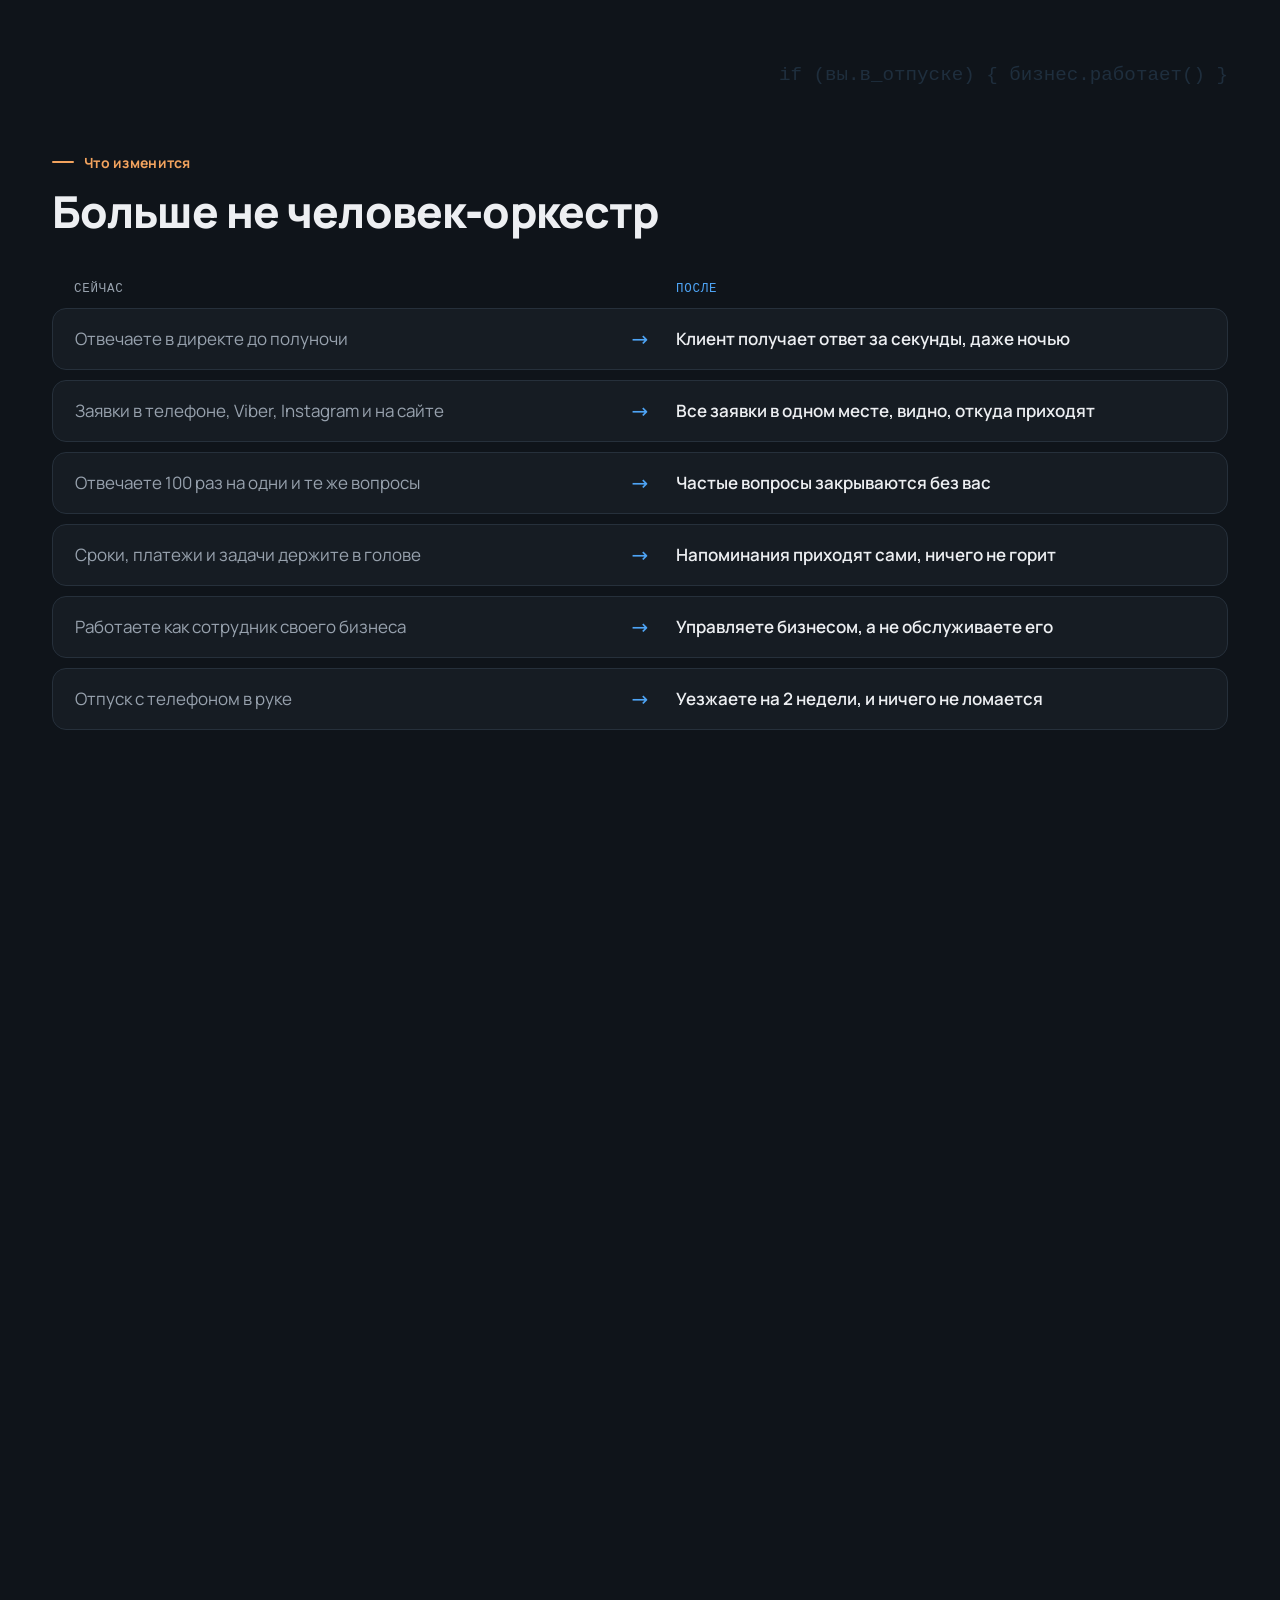
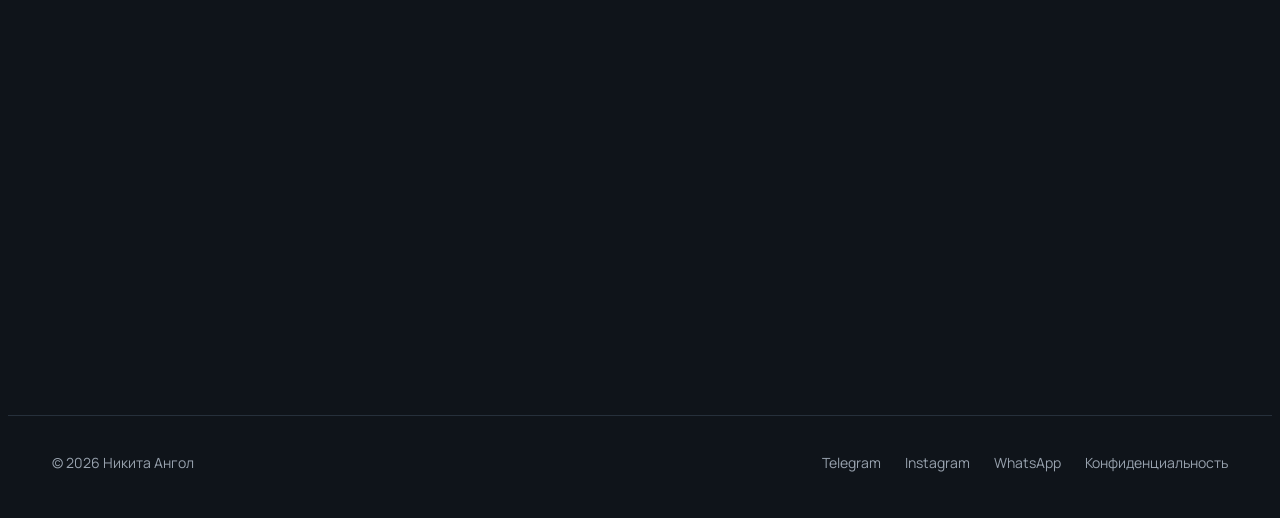
==== commit 6d98f0f5: "Обновление предпросмотра Co-Authored-By: Claude Opus 5.5 <noreply@anthropic.com>" ====
--- a/index.html
+++ b/index.html
@@ -29,61 +29,54 @@
 <link rel="preload" href="./fonts/Manrope-cyrillic-105721.woff2" as="font" type="font/woff2" crossorigin>
 <link rel="preload" as="image" href="./img/nikita-mirror-800.webp" media="(max-width:599px)" fetchpriority="high">
 <link rel="preload" as="image" href="./img/nikita-rose-800.webp" media="(min-width:600px)" fetchpriority="high">
-<style>/* cyrillic */
-@font-face {
+<style>@font-face {
   font-family: 'JetBrains Mono';
   font-style: normal;
   font-weight: 400;
-  font-display: swap;
+  font-display: optional;
   src: url(./fonts/JetBrainsMono-cyrillic-255268.woff2) format('woff2');
   unicode-range: U+0301, U+0400-045F, U+0490-0491, U+04B0-04B1, U+2116;
 }
-/* latin-ext */
 @font-face {
   font-family: 'JetBrains Mono';
   font-style: normal;
   font-weight: 400;
-  font-display: swap;
+  font-display: optional;
   src: url(./fonts/JetBrainsMono-latin-ext-897459.woff2) format('woff2');
   unicode-range: U+0100-02BA, U+02BD-02C5, U+02C7-02CC, U+02CE-02D7, U+02DD-02FF, U+0304, U+0308, U+0329, U+1D00-1DBF, U+1E00-1E9F, U+1EF2-1EFF, U+2020, U+20A0-20AB, U+20AD-20C4, U+2113, U+2C60-2C7F, U+A720-A7FF;
 }
-/* latin */
 @font-face {
   font-family: 'JetBrains Mono';
   font-style: normal;
   font-weight: 400;
-  font-display: swap;
+  font-display: optional;
   src: url(./fonts/JetBrainsMono-latin-621183.woff2) format('woff2');
   unicode-range: U+0000-00FF, U+0131, U+0152-0153, U+02BB-02BC, U+02C6, U+02DA, U+02DC, U+0304, U+0308, U+0329, U+2000-206F, U+20AC, U+2122, U+2191, U+2193, U+2212, U+2215, U+FEFF, U+FFFD;
 }
-/* cyrillic */
 @font-face {
   font-family: 'JetBrains Mono';
   font-style: normal;
   font-weight: 500;
-  font-display: swap;
+  font-display: optional;
   src: url(./fonts/JetBrainsMono-cyrillic-255268.woff2) format('woff2');
   unicode-range: U+0301, U+0400-045F, U+0490-0491, U+04B0-04B1, U+2116;
 }
-/* latin-ext */
 @font-face {
   font-family: 'JetBrains Mono';
   font-style: normal;
   font-weight: 500;
-  font-display: swap;
+  font-display: optional;
   src: url(./fonts/JetBrainsMono-latin-ext-897459.woff2) format('woff2');
   unicode-range: U+0100-02BA, U+02BD-02C5, U+02C7-02CC, U+02CE-02D7, U+02DD-02FF, U+0304, U+0308, U+0329, U+1D00-1DBF, U+1E00-1E9F, U+1EF2-1EFF, U+2020, U+20A0-20AB, U+20AD-20C4, U+2113, U+2C60-2C7F, U+A720-A7FF;
 }
-/* latin */
 @font-face {
   font-family: 'JetBrains Mono';
   font-style: normal;
   font-weight: 500;
-  font-display: swap;
+  font-display: optional;
   src: url(./fonts/JetBrainsMono-latin-621183.woff2) format('woff2');
   unicode-range: U+0000-00FF, U+0131, U+0152-0153, U+02BB-02BC, U+02C6, U+02DA, U+02DC, U+0304, U+0308, U+0329, U+2000-206F, U+20AC, U+2122, U+2191, U+2193, U+2212, U+2215, U+FEFF, U+FFFD;
 }
-/* cyrillic */
 @font-face {
   font-family: 'Manrope';
   font-style: normal;
@@ -92,7 +85,6 @@
   src: url(./fonts/Manrope-cyrillic-105721.woff2) format('woff2');
   unicode-range: U+0301, U+0400-045F, U+0490-0491, U+04B0-04B1, U+2116;
 }
-/* latin-ext */
 @font-face {
   font-family: 'Manrope';
   font-style: normal;
@@ -101,7 +93,6 @@
   src: url(./fonts/Manrope-latin-ext-749127.woff2) format('woff2');
   unicode-range: U+0100-02BA, U+02BD-02C5, U+02C7-02CC, U+02CE-02D7, U+02DD-02FF, U+0304, U+0308, U+0329, U+1D00-1DBF, U+1E00-1E9F, U+1EF2-1EFF, U+2020, U+20A0-20AB, U+20AD-20C4, U+2113, U+2C60-2C7F, U+A720-A7FF;
 }
-/* latin */
 @font-face {
   font-family: 'Manrope';
   font-style: normal;
@@ -110,7 +101,6 @@
   src: url(./fonts/Manrope-latin-380660.woff2) format('woff2');
   unicode-range: U+0000-00FF, U+0131, U+0152-0153, U+02BB-02BC, U+02C6, U+02DA, U+02DC, U+0304, U+0308, U+0329, U+2000-206F, U+20AC, U+2122, U+2191, U+2193, U+2212, U+2215, U+FEFF, U+FFFD;
 }
-/* cyrillic */
 @font-face {
   font-family: 'Manrope';
   font-style: normal;
@@ -119,7 +109,6 @@
   src: url(./fonts/Manrope-cyrillic-105721.woff2) format('woff2');
   unicode-range: U+0301, U+0400-045F, U+0490-0491, U+04B0-04B1, U+2116;
 }
-/* latin-ext */
 @font-face {
   font-family: 'Manrope';
   font-style: normal;
@@ -128,7 +117,6 @@
   src: url(./fonts/Manrope-latin-ext-749127.woff2) format('woff2');
   unicode-range: U+0100-02BA, U+02BD-02C5, U+02C7-02CC, U+02CE-02D7, U+02DD-02FF, U+0304, U+0308, U+0329, U+1D00-1DBF, U+1E00-1E9F, U+1EF2-1EFF, U+2020, U+20A0-20AB, U+20AD-20C4, U+2113, U+2C60-2C7F, U+A720-A7FF;
 }
-/* latin */
 @font-face {
   font-family: 'Manrope';
   font-style: normal;
@@ -137,7 +125,6 @@
   src: url(./fonts/Manrope-latin-380660.woff2) format('woff2');
   unicode-range: U+0000-00FF, U+0131, U+0152-0153, U+02BB-02BC, U+02C6, U+02DA, U+02DC, U+0304, U+0308, U+0329, U+2000-206F, U+20AC, U+2122, U+2191, U+2193, U+2212, U+2215, U+FEFF, U+FFFD;
 }
-/* cyrillic */
 @font-face {
   font-family: 'Manrope';
   font-style: normal;
@@ -146,7 +133,6 @@
   src: url(./fonts/Manrope-cyrillic-105721.woff2) format('woff2');
   unicode-range: U+0301, U+0400-045F, U+0490-0491, U+04B0-04B1, U+2116;
 }
-/* latin-ext */
 @font-face {
   font-family: 'Manrope';
   font-style: normal;
@@ -155,7 +141,6 @@
   src: url(./fonts/Manrope-latin-ext-749127.woff2) format('woff2');
   unicode-range: U+0100-02BA, U+02BD-02C5, U+02C7-02CC, U+02CE-02D7, U+02DD-02FF, U+0304, U+0308, U+0329, U+1D00-1DBF, U+1E00-1E9F, U+1EF2-1EFF, U+2020, U+20A0-20AB, U+20AD-20C4, U+2113, U+2C60-2C7F, U+A720-A7FF;
 }
-/* latin */
 @font-face {
   font-family: 'Manrope';
   font-style: normal;
@@ -164,7 +149,6 @@
   src: url(./fonts/Manrope-latin-380660.woff2) format('woff2');
   unicode-range: U+0000-00FF, U+0131, U+0152-0153, U+02BB-02BC, U+02C6, U+02DA, U+02DC, U+0304, U+0308, U+0329, U+2000-206F, U+20AC, U+2122, U+2191, U+2193, U+2212, U+2215, U+FEFF, U+FFFD;
 }
-/* cyrillic */
 @font-face {
   font-family: 'Manrope';
   font-style: normal;
@@ -173,7 +157,6 @@
   src: url(./fonts/Manrope-cyrillic-105721.woff2) format('woff2');
   unicode-range: U+0301, U+0400-045F, U+0490-0491, U+04B0-04B1, U+2116;
 }
-/* latin-ext */
 @font-face {
   font-family: 'Manrope';
   font-style: normal;
@@ -182,7 +165,6 @@
   src: url(./fonts/Manrope-latin-ext-749127.woff2) format('woff2');
   unicode-range: U+0100-02BA, U+02BD-02C5, U+02C7-02CC, U+02CE-02D7, U+02DD-02FF, U+0304, U+0308, U+0329, U+1D00-1DBF, U+1E00-1E9F, U+1EF2-1EFF, U+2020, U+20A0-20AB, U+20AD-20C4, U+2113, U+2C60-2C7F, U+A720-A7FF;
 }
-/* latin */
 @font-face {
   font-family: 'Manrope';
   font-style: normal;
@@ -191,7 +173,6 @@
   src: url(./fonts/Manrope-latin-380660.woff2) format('woff2');
   unicode-range: U+0000-00FF, U+0131, U+0152-0153, U+02BB-02BC, U+02C6, U+02DA, U+02DC, U+0304, U+0308, U+0329, U+2000-206F, U+20AC, U+2122, U+2191, U+2193, U+2212, U+2215, U+FEFF, U+FFFD;
 }
-/* cyrillic */
 @font-face {
   font-family: 'Manrope';
   font-style: normal;
@@ -200,7 +181,6 @@
   src: url(./fonts/Manrope-cyrillic-105721.woff2) format('woff2');
   unicode-range: U+0301, U+0400-045F, U+0490-0491, U+04B0-04B1, U+2116;
 }
-/* latin-ext */
 @font-face {
   font-family: 'Manrope';
   font-style: normal;
@@ -209,7 +189,6 @@
   src: url(./fonts/Manrope-latin-ext-749127.woff2) format('woff2');
   unicode-range: U+0100-02BA, U+02BD-02C5, U+02C7-02CC, U+02CE-02D7, U+02DD-02FF, U+0304, U+0308, U+0329, U+1D00-1DBF, U+1E00-1E9F, U+1EF2-1EFF, U+2020, U+20A0-20AB, U+20AD-20C4, U+2113, U+2C60-2C7F, U+A720-A7FF;
 }
-/* latin */
 @font-face {
   font-family: 'Manrope';
   font-style: normal;
@@ -218,7 +197,7 @@
   src: url(./fonts/Manrope-latin-380660.woff2) format('woff2');
   unicode-range: U+0000-00FF, U+0131, U+0152-0153, U+02BB-02BC, U+02C6, U+02DA, U+02DC, U+0304, U+0308, U+0329, U+2000-206F, U+20AC, U+2122, U+2191, U+2193, U+2212, U+2215, U+FEFF, U+FFFD;
 }</style>
-<script type="application/ld+json">{"@context":"https://schema.org","@graph":[{"@type":"Person","@id":"https://nikita-angol.netlify.app/#nikita","name":"Никита Ангол","jobTitle":"Маркетолог и AI-интегратор","url":"https://nikita-angol.netlify.app/","image":"https://nikita-angol.netlify.app/img/nikita-rose.webp","address":{"@type":"PostalAddress","addressLocality":"Брест","addressCountry":"BY"},"sameAs":["https://t.me/Nikita_Angol","https://www.instagram.com/nikita.angol/"],"knowsAbout":["автоматизация бизнеса","чат-боты","ИИ-ассистенты","интеграция ИИ","CRM","Telegram-боты","сайты"]},{"@type":"ProfessionalService","@id":"https://nikita-angol.netlify.app/#service","name":"Никита Ангол: AI-интеграция и автоматизация бизнеса","url":"https://nikita-angol.netlify.app/","image":"https://nikita-angol.netlify.app/og.jpg","founder":{"@id":"https://nikita-angol.netlify.app/#nikita"},"address":{"@type":"PostalAddress","addressLocality":"Брест","addressCountry":"BY"},"telephone":"+375298596741","availableLanguage":["ru"],"areaServed":["Беларусь","Россия","Казахстан","Европа"],"description":"Автоматизация бизнеса для экспертов и предпринимателей: ИИ-администратор отвечает клиентам даже ночью, запись, оплаты, напоминания и все заявки в одном окне. CRM, чат-боты и сайты под ключ, к каждому решению есть видео-демо.","hasOfferCatalog":{"@type":"OfferCatalog","name":"Услуги","itemListElement":[{"@type":"Offer","itemOffered":{"@type":"Service","name":"Чат-боты для Telegram, Instagram и WhatsApp"}},{"@type":"Offer","itemOffered":{"@type":"Service","name":"ИИ-квалификатор заявок"}},{"@type":"Offer","itemOffered":{"@type":"Service","name":"ИИ-ассистенты и ИИ-кураторы"}},{"@type":"Offer","itemOffered":{"@type":"Service","name":"CRM-системы с ИИ"}},{"@type":"Offer","itemOffered":{"@type":"Service","name":"Платформы онлайн-уроков"}},{"@type":"Offer","itemOffered":{"@type":"Service","name":"Сайты и лендинги"}},{"@type":"Offer","itemOffered":{"@type":"Service","name":"Приём оплат и выдача доступов"}},{"@type":"Offer","itemOffered":{"@type":"Service","name":"Автоматизация контента: карусели и автопостинг"}},{"@type":"Offer","itemOffered":{"@type":"Service","name":"Парсинг лидов в таблицы"}}]}},{"@type":"WebSite","@id":"https://nikita-angol.netlify.app/#site","url":"https://nikita-angol.netlify.app/","name":"Никита Ангол","inLanguage":"ru","publisher":{"@id":"https://nikita-angol.netlify.app/#nikita"}},{"@type":"VideoObject","name":"Карусели для Instagram за пару минут","description":"Telegram-бот делает карусель по одной фразе: текст в вашем стиле, обложка, слайды и подпись к посту.","thumbnailUrl":"https://nikita-angol.netlify.app/video/d01-karuseli.jpg","embedUrl":"https://kinescope.io/embed/ae1a9c47-5220-422a-952c-0c595a876107","uploadDate":"2026-10-14","duration":"PT28S","inLanguage":"ru"},{"@type":"VideoObject","name":"ИИ-администратор для салона красоты","description":"Бот отвечает клиенткам ночью в Telegram, WhatsApp и Instagram, понимает голосовые, отвечает на «дорого», берёт телефон и кладёт заявку в Google-таблицу.","thumbnailUrl":"https://nikita-angol.netlify.app/video/d02-kvalifikator.jpg","embedUrl":"https://kinescope.io/embed/753e8adc-2267-49a0-8972-28158ae93bc0","uploadDate":"2026-10-14","duration":"PT45S","inLanguage":"ru"},{"@type":"VideoObject","name":"Финансовый помощник в Telegram","description":"Трата голосом, текстом или фото чека сама попадает в отчёт и Google-таблицу, бот предупреждает о лимитах.","thumbnailUrl":"https://nikita-angol.netlify.app/video/d03-finansist.jpg","embedUrl":"https://kinescope.io/embed/65907b29-0188-47bc-8ebe-9b5fd4e47877","uploadDate":"2026-10-14","duration":"PT35S","inLanguage":"ru"},{"@type":"VideoObject","name":"Личный репетитор в Telegram","description":"Бот каждый день присылает карточки и короткие тесты, сам разбирает ошибки и показывает прогресс. Подходит для языков, нейросетей, программирования, обучения команды и детей.","thumbnailUrl":"https://nikita-angol.netlify.app/video/d04-repetitor.jpg","embedUrl":"https://kinescope.io/embed/3182d104-aadd-460e-a9b9-61d6709d76d3","uploadDate":"2026-10-14","duration":"PT49S","inLanguage":"ru"},{"@type":"VideoObject","name":"Транскрибатор созвонов в Telegram","description":"Бот расшифровывает созвоны, голосовые, видео и ссылки, делает разбор и собирает коммерческое предложение для клиента.","thumbnailUrl":"https://nikita-angol.netlify.app/video/d05-transkribator.jpg","embedUrl":"https://kinescope.io/embed/0ae60cbd-0b3f-4ef5-9a20-8a7a00eb349f","uploadDate":"2026-10-15","duration":"PT52S","inLanguage":"ru"},{"@type":"VideoObject","name":"Консультант с приёмом оплаты Kaspi","description":"Бот отвечает клиентам, даёт ссылку на оплату Kaspi и сам проверяет PDF-чек: получателя, сумму, дату и повторную отправку. Владельцу приходит карточка оплаты.","thumbnailUrl":"https://nikita-angol.netlify.app/video/d06-kaspi.jpg","embedUrl":"https://kinescope.io/embed/48712f05-3739-45dd-8171-3f31a5f30d41","uploadDate":"2026-10-15","duration":"PT42S","inLanguage":"ru"},{"@type":"VideoObject","name":"CRM с ИИ-сметой по дизайн-проекту","description":"CRM для стройки и ремонта: ИИ читает дизайн-проект, считает смету по прайсу компании, отмечает строки для проверки и выгружает смету в Excel.","thumbnailUrl":"https://nikita-angol.netlify.app/video/d07-smeta.jpg","embedUrl":"https://kinescope.io/embed/29045b0f-8824-452d-8bc6-40d615480ccc","uploadDate":"2026-10-15","duration":"PT46S","inLanguage":"ru"},{"@type":"VideoObject","name":"Подарочные сертификаты для салона и спа","description":"Сайт сертификатов для салона и спа: покупка и оплата онлайн, поздравление от сайта, проверка и списание по коду, напоминания о сроке и база покупателей.","thumbnailUrl":"https://nikita-angol.netlify.app/video/d08-sertifikaty.jpg","embedUrl":"https://kinescope.io/embed/b9ff5188-3ffe-4d52-aa33-895093e67c4f","uploadDate":"2026-10-15","duration":"PT60S","inLanguage":"ru"},{"@type":"VideoObject","name":"CRM для бизнеса","description":"CRM под процесс бизнеса: бухфирма со сроками клиентов и напоминаниями в Telegram, стройка с графиком объектов и сметой от нейросети, консультант с путём клиента от заявки до оплаты.","thumbnailUrl":"https://nikita-angol.netlify.app/video/d09-crm.jpg","embedUrl":"https://kinescope.io/embed/4a83c92d-81df-444c-99a0-49e9c59c8547","uploadDate":"2026-10-15","duration":"PT69S","inLanguage":"ru"},{"@type":"VideoObject","name":"Продающий сайт из одного сообщения","description":"Конструктор продающих сайтов и нейросеть: по одному сообщению о бизнесе шаблон превращается в сайт студии йоги с ценами и формой записи, заявки приходят в Telegram.","thumbnailUrl":"https://nikita-angol.netlify.app/video/d10-svyazka.jpg","embedUrl":"https://kinescope.io/embed/912daf1d-0168-43f2-9136-71a0888c5fb5","uploadDate":"2026-10-15","duration":"PT36S","inLanguage":"ru"},{"@type":"VideoObject","name":"Парсер базы клиентов","description":"Парсер 2ГИС собирает компании с карт в таблицу: телефон, сайт, соцсети, часы, рейтинг. Второй парсер находит в Telegram-чатах тех, кто сам ищет подрядчика. Для видео часть данных скрыта.","thumbnailUrl":"https://nikita-angol.netlify.app/video/d12-parsery.jpg","embedUrl":"https://kinescope.io/embed/e714b91e-b858-4e77-a512-6f9975cb6908","uploadDate":"2026-10-15","duration":"PT44S","inLanguage":"ru"},{"@type":"VideoObject","name":"ИИ-студия: фото и видео нейросетями","description":"Почти 30 нейросетей для фото и видео в одном окне: цена видна до запуска, без подписки и лимитов, остаток не сгорает, траты сами попадают в расходы. В ролике фото кофейни и видео из него меньше чем за 40 центов.","thumbnailUrl":"https://nikita-angol.netlify.app/video/d13-studiya.jpg","embedUrl":"https://kinescope.io/embed/3ca29280-f8a5-44fc-87ec-c6df03da578e","uploadDate":"2026-10-16","duration":"PT80S","inLanguage":"ru"},{"@type":"VideoObject","name":"Своя платформа онлайн-уроков","description":"Курсы, ученики и прогресс в одном кабинете. Ученик входит по коду и смотрит уроки в Telegram или на сайте, оценка открывает следующий урок. Свой домен, без ежемесячной аренды.","thumbnailUrl":"https://nikita-angol.netlify.app/video/d14-platforma.jpg","embedUrl":"https://kinescope.io/embed/70d5121a-29e8-43cf-9013-661352b5cfbc","uploadDate":"2026-10-17","duration":"PT65S","inLanguage":"ru"},{"@type":"VideoObject","name":"ИИ-куратор для учебного чата","description":"Куратор на нейросети находит вопросы учеников в учебном чате, присылает уведомление и предлагает три ответа в стиле преподавателя. Ответ уходит в чат одним кликом, каждое утро приходит разбор по ученикам.","thumbnailUrl":"https://nikita-angol.netlify.app/video/d15-kurator.jpg","embedUrl":"https://kinescope.io/embed/a017598f-8ffe-4f4f-8c54-75223abb33f5","uploadDate":"2026-10-17","duration":"PT57S","inLanguage":"ru"},{"@type":"VideoObject","name":"Разбор любого Instagram за пару минут","description":"Бот в Telegram разбирает любой открытый Instagram: расшифровка роликов, что в кадре и чем цепляют первые 3 секунды, вовлечённость и комментарии. На выходе отчёт, таблица Excel и файл для нейросети.","thumbnailUrl":"https://nikita-angol.netlify.app/video/d19-insta.jpg","embedUrl":"https://kinescope.io/embed/deb98b00-8787-4f15-8be1-e2c291a0aca8","uploadDate":"2026-10-17","duration":"PT67S","inLanguage":"ru"}]}</script>
+<script type="application/ld+json">{"@context":"https://schema.org","@graph":[{"@type":"Person","@id":"https://nikita-angol.netlify.app/#nikita","name":"Никита Ангол","jobTitle":"Маркетолог и AI-интегратор","url":"https://nikita-angol.netlify.app/","image":"https://nikita-angol.netlify.app/img/nikita-rose-800.webp","address":{"@type":"PostalAddress","addressLocality":"Брест","addressCountry":"BY"},"sameAs":["https://t.me/Nikita_Angol","https://www.instagram.com/nikita.angol/"],"knowsAbout":["автоматизация бизнеса","чат-боты","ИИ-ассистенты","интеграция ИИ","CRM","Telegram-боты","сайты"]},{"@type":"ProfessionalService","@id":"https://nikita-angol.netlify.app/#service","name":"Никита Ангол: AI-интеграция и автоматизация бизнеса","url":"https://nikita-angol.netlify.app/","image":"https://nikita-angol.netlify.app/og.jpg","founder":{"@id":"https://nikita-angol.netlify.app/#nikita"},"address":{"@type":"PostalAddress","addressLocality":"Брест","addressCountry":"BY"},"telephone":"+375298596741","availableLanguage":["ru"],"areaServed":["Беларусь","Россия","Казахстан","Европа"],"description":"Автоматизация бизнеса для экспертов и предпринимателей: ИИ-администратор отвечает клиентам даже ночью, запись, оплаты, напоминания и все заявки в одном окне. CRM, чат-боты и сайты под ключ, к каждому решению есть видео-демо.","hasOfferCatalog":{"@type":"OfferCatalog","name":"Услуги","itemListElement":[{"@type":"Offer","itemOffered":{"@type":"Service","name":"Чат-боты для Telegram, Instagram и WhatsApp"}},{"@type":"Offer","itemOffered":{"@type":"Service","name":"ИИ-квалификатор заявок"}},{"@type":"Offer","itemOffered":{"@type":"Service","name":"ИИ-ассистенты и ИИ-кураторы"}},{"@type":"Offer","itemOffered":{"@type":"Service","name":"CRM-системы с ИИ"}},{"@type":"Offer","itemOffered":{"@type":"Service","name":"Платформы онлайн-уроков"}},{"@type":"Offer","itemOffered":{"@type":"Service","name":"Сайты и лендинги"}},{"@type":"Offer","itemOffered":{"@type":"Service","name":"Приём оплат и выдача доступов"}},{"@type":"Offer","itemOffered":{"@type":"Service","name":"Автоматизация контента: карусели и автопостинг"}},{"@type":"Offer","itemOffered":{"@type":"Service","name":"Парсинг лидов в таблицы"}}]}},{"@type":"WebSite","@id":"https://nikita-angol.netlify.app/#site","url":"https://nikita-angol.netlify.app/","name":"Никита Ангол","inLanguage":"ru","publisher":{"@id":"https://nikita-angol.netlify.app/#nikita"}},{"@type":"VideoObject","name":"Карусели для Instagram за пару минут","description":"Telegram-бот делает карусель по одной фразе: текст в вашем стиле, обложка, слайды и подпись к посту.","thumbnailUrl":"https://nikita-angol.netlify.app/video/d01-karuseli.jpg","embedUrl":"https://kinescope.io/embed/ae1a9c47-5220-422a-952c-0c595a876107","uploadDate":"2026-10-14","duration":"PT28S","inLanguage":"ru"},{"@type":"VideoObject","name":"ИИ-администратор для салона красоты","description":"Бот отвечает клиенткам ночью в Telegram, WhatsApp и Instagram, понимает голосовые, отвечает на «дорого», берёт телефон и кладёт заявку в Google-таблицу.","thumbnailUrl":"https://nikita-angol.netlify.app/video/d02-kvalifikator.jpg","embedUrl":"https://kinescope.io/embed/753e8adc-2267-49a0-8972-28158ae93bc0","uploadDate":"2026-10-14","duration":"PT45S","inLanguage":"ru"},{"@type":"VideoObject","name":"Финансовый помощник в Telegram","description":"Трата голосом, текстом или фото чека сама попадает в отчёт и Google-таблицу, бот предупреждает о лимитах.","thumbnailUrl":"https://nikita-angol.netlify.app/video/d03-finansist.jpg","embedUrl":"https://kinescope.io/embed/65907b29-0188-47bc-8ebe-9b5fd4e47877","uploadDate":"2026-10-14","duration":"PT35S","inLanguage":"ru"},{"@type":"VideoObject","name":"Личный репетитор в Telegram","description":"Бот каждый день присылает карточки и короткие тесты, сам разбирает ошибки и показывает прогресс. Подходит для языков, нейросетей, программирования, обучения команды и детей.","thumbnailUrl":"https://nikita-angol.netlify.app/video/d04-repetitor.jpg","embedUrl":"https://kinescope.io/embed/3182d104-aadd-460e-a9b9-61d6709d76d3","uploadDate":"2026-10-14","duration":"PT49S","inLanguage":"ru"},{"@type":"VideoObject","name":"Транскрибатор созвонов в Telegram","description":"Бот расшифровывает созвоны, голосовые, видео и ссылки, делает разбор и собирает коммерческое предложение для клиента.","thumbnailUrl":"https://nikita-angol.netlify.app/video/d05-transkribator.jpg","embedUrl":"https://kinescope.io/embed/0ae60cbd-0b3f-4ef5-9a20-8a7a00eb349f","uploadDate":"2026-10-15","duration":"PT52S","inLanguage":"ru"},{"@type":"VideoObject","name":"Консультант с приёмом оплаты Kaspi","description":"Бот отвечает клиентам, даёт ссылку на оплату Kaspi и сам проверяет PDF-чек: получателя, сумму, дату и повторную отправку. Владельцу приходит карточка оплаты.","thumbnailUrl":"https://nikita-angol.netlify.app/video/d06-kaspi.jpg","embedUrl":"https://kinescope.io/embed/48712f05-3739-45dd-8171-3f31a5f30d41","uploadDate":"2026-10-15","duration":"PT42S","inLanguage":"ru"},{"@type":"VideoObject","name":"CRM с ИИ-сметой по дизайн-проекту","description":"CRM для стройки и ремонта: ИИ читает дизайн-проект, считает смету по прайсу компании, отмечает строки для проверки и выгружает смету в Excel.","thumbnailUrl":"https://nikita-angol.netlify.app/video/d07-smeta.jpg","embedUrl":"https://kinescope.io/embed/29045b0f-8824-452d-8bc6-40d615480ccc","uploadDate":"2026-10-15","duration":"PT46S","inLanguage":"ru"},{"@type":"VideoObject","name":"Подарочные сертификаты для салона и спа","description":"Сайт сертификатов для салона и спа: покупка и оплата онлайн, поздравление от сайта, проверка и списание по коду, напоминания о сроке и база покупателей.","thumbnailUrl":"https://nikita-angol.netlify.app/video/d08-sertifikaty.jpg","embedUrl":"https://kinescope.io/embed/b9ff5188-3ffe-4d52-aa33-895093e67c4f","uploadDate":"2026-10-15","duration":"PT60S","inLanguage":"ru"},{"@type":"VideoObject","name":"CRM для бизнеса","description":"CRM под процесс бизнеса: бухфирма со сроками клиентов и напоминаниями в Telegram, стройка с графиком объектов и сметой от нейросети, консультант с путём клиента от заявки до оплаты.","thumbnailUrl":"https://nikita-angol.netlify.app/video/d09-crm.jpg","embedUrl":"https://kinescope.io/embed/4a83c92d-81df-444c-99a0-49e9c59c8547","uploadDate":"2026-10-15","duration":"PT69S","inLanguage":"ru"},{"@type":"VideoObject","name":"Продающий сайт из одного сообщения","description":"Конструктор продающих сайтов и нейросеть: по одному сообщению о бизнесе шаблон превращается в сайт студии йоги с ценами и формой записи, заявки приходят в Telegram.","thumbnailUrl":"https://nikita-angol.netlify.app/video/d10-svyazka.jpg","embedUrl":"https://kinescope.io/embed/912daf1d-0168-43f2-9136-71a0888c5fb5","uploadDate":"2026-10-15","duration":"PT36S","inLanguage":"ru"},{"@type":"VideoObject","name":"Парсер базы клиентов","description":"Парсер 2ГИС собирает компании с карт в таблицу: телефон, сайт, соцсети, часы, рейтинг. Второй парсер находит в Telegram-чатах тех, кто сам ищет подрядчика. Для видео часть данных скрыта.","thumbnailUrl":"https://nikita-angol.netlify.app/video/d12-parsery.jpg","embedUrl":"https://kinescope.io/embed/e714b91e-b858-4e77-a512-6f9975cb6908","uploadDate":"2026-10-15","duration":"PT44S","inLanguage":"ru"},{"@type":"VideoObject","name":"ИИ-студия: фото и видео нейросетями","description":"Почти 30 нейросетей для фото и видео в одном окне: цена видна до запуска, без подписки и лимитов, остаток не сгорает, траты сами попадают в расходы. В ролике фото кофейни и видео из него меньше чем за 40 центов.","thumbnailUrl":"https://nikita-angol.netlify.app/video/d13-studiya.jpg","embedUrl":"https://kinescope.io/embed/3ca29280-f8a5-44fc-87ec-c6df03da578e","uploadDate":"2026-10-16","duration":"PT80S","inLanguage":"ru"},{"@type":"VideoObject","name":"Своя платформа онлайн-уроков","description":"Курсы, ученики и прогресс в одном кабинете. Ученик входит по коду и смотрит уроки в Telegram или на сайте, оценка открывает следующий урок. Свой домен, без ежемесячной аренды.","thumbnailUrl":"https://nikita-angol.netlify.app/video/d14-platforma.jpg","embedUrl":"https://kinescope.io/embed/70d5121a-29e8-43cf-9013-661352b5cfbc","uploadDate":"2026-10-17","duration":"PT65S","inLanguage":"ru"},{"@type":"VideoObject","name":"ИИ-куратор для учебного чата","description":"Куратор на нейросети находит вопросы учеников в учебном чате, присылает уведомление и предлагает три ответа в стиле преподавателя. Ответ уходит в чат одним кликом, каждое утро приходит разбор по ученикам.","thumbnailUrl":"https://nikita-angol.netlify.app/video/d15-kurator.jpg","embedUrl":"https://kinescope.io/embed/a017598f-8ffe-4f4f-8c54-75223abb33f5","uploadDate":"2026-10-17","duration":"PT57S","inLanguage":"ru"},{"@type":"VideoObject","name":"Разбор любого Instagram за пару минут","description":"Бот в Telegram разбирает любой открытый Instagram: расшифровка роликов, что в кадре и чем цепляют первые 3 секунды, вовлечённость и комментарии. На выходе отчёт, таблица Excel и файл для нейросети.","thumbnailUrl":"https://nikita-angol.netlify.app/video/d19-insta.jpg","embedUrl":"https://kinescope.io/embed/deb98b00-8787-4f15-8be1-e2c291a0aca8","uploadDate":"2026-10-17","duration":"PT67S","inLanguage":"ru"}]}</script>
 <style>
 
 :root{
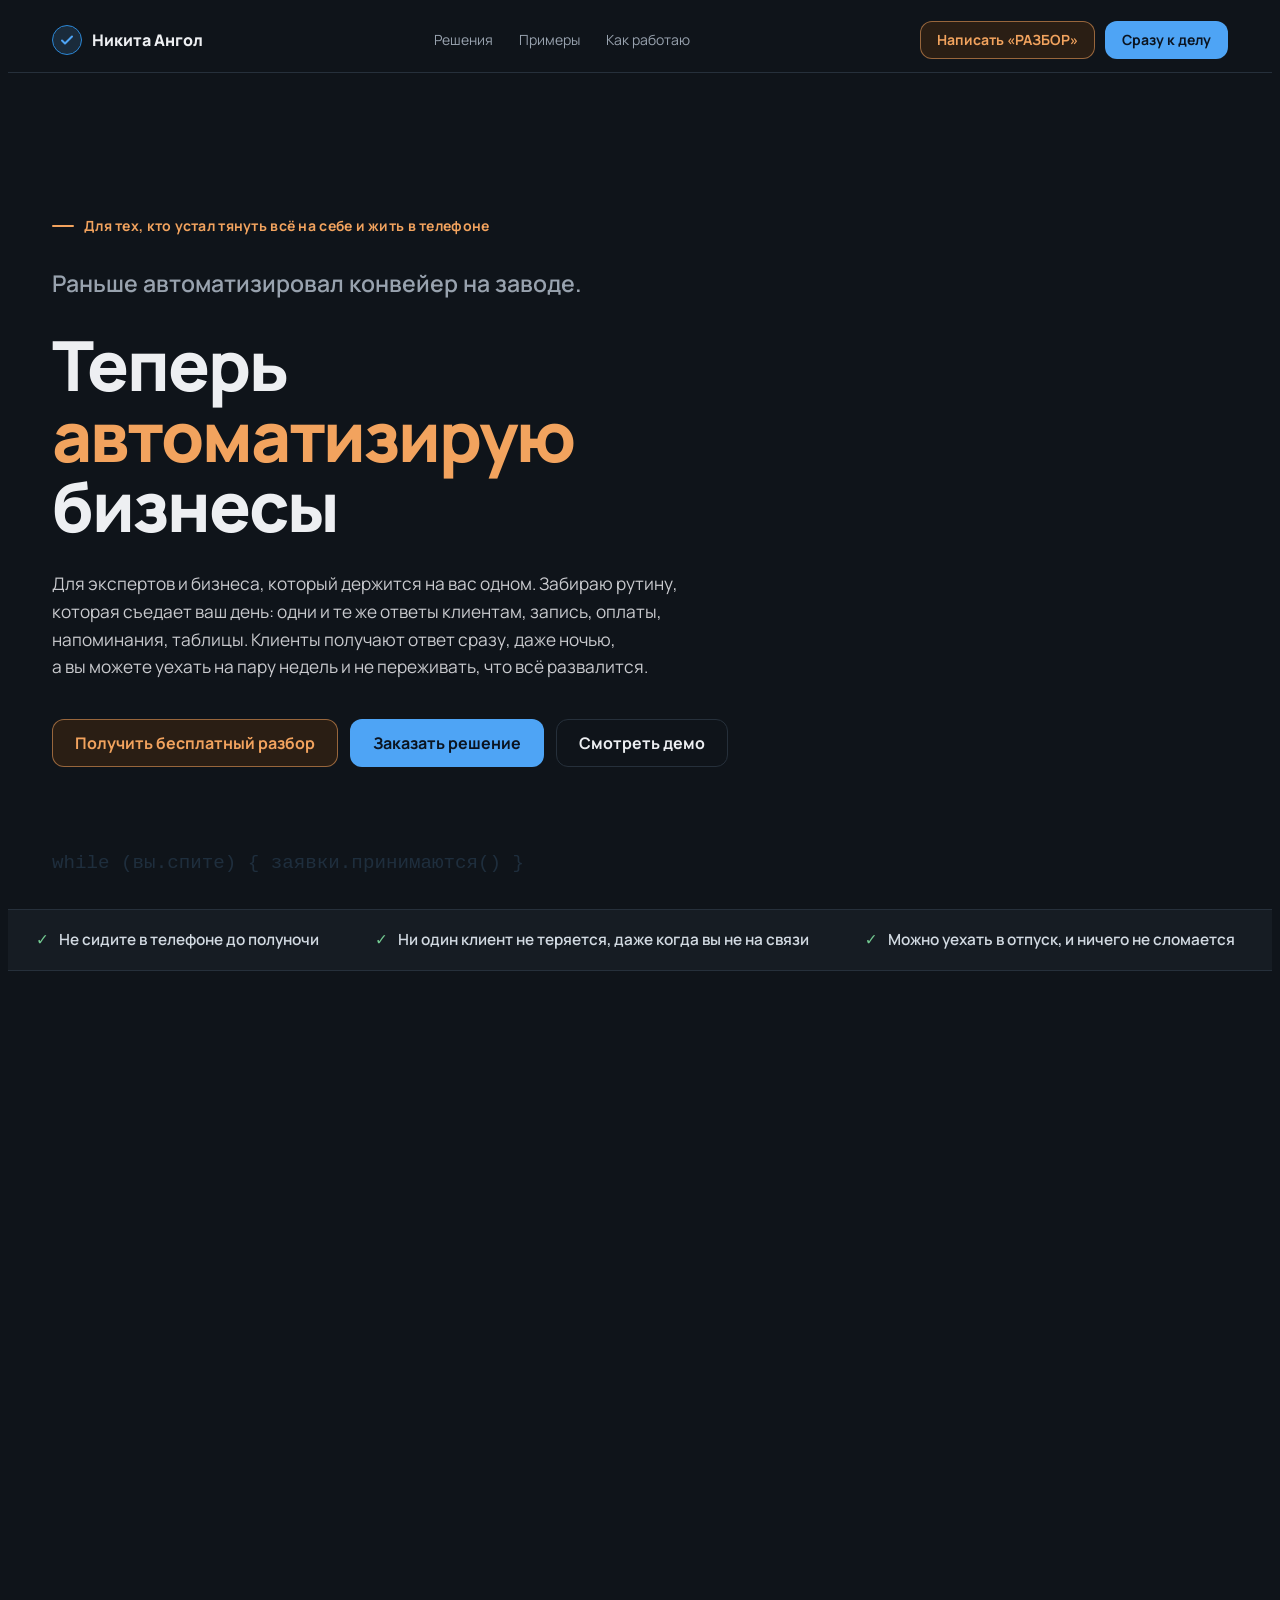
==== commit 257381fe: "Обновление предпросмотра Co-Authored-By: Claude Opus 5.5 <noreply@anthropic.com>" ====
--- a/index.html
+++ b/index.html
@@ -860,48 +860,48 @@
           <div class="case-who"><h3>Салоны и студии</h3><span>Администратор, который не спит</span></div>
           <blockquote class="sc-q">«Я долго отвечаю, и клиенты из-за этого теряются»<small>мастер по наращиванию ресниц, из интервью</small></blockquote>
           <div class="ab"><b class="a">ДЕЛАЮ</b><p>Помощник отвечает клиентам в Instagram, Telegram и WhatsApp за секунды, узнаёт услугу и удобное время и передаёт вам готовую запись.</p><b class="bb">ИТОГ</b><p>Клиенты не уходят к тем, кто ответил быстрее, даже пока вы на процедуре.</p></div>
-          <div class="card-btns"><a class="btn btn-ghost btn-more" href="#demo">Смотреть демо</a><button class="btn btn-main btn-more" type="button" data-order="Администратор, который не спит">Хочу так же</button></div>
+          <div class="card-btns"><button class="btn btn-ghost btn-more" type="button" data-video="https://kinescope.io/embed/753e8adc-2267-49a0-8972-28158ae93bc0" aria-label="Смотреть видео: ИИ-администратор для салона">Смотреть демо</button><button class="btn btn-main btn-more" type="button" data-order="Администратор, который не спит">Хочу так же</button></div>
         </div>
         <div class="case sc">
           <div class="case-who"><h3>Бухгалтерия и сервисы со сроками</h3><span>Все клиенты и сроки в одном окне</span></div>
           <blockquote class="sc-q">«Я работаю больше как бухгалтер, нежели чем как руководитель»<small>владелец бухгалтерской фирмы, из интервью</small></blockquote>
           <div class="ab"><b class="a">ДЕЛАЮ</b><p>Собираю простую систему: по каждому клиенту видно сроки и задачи, а напоминания о платежах и отчётах сами приходят в Telegram.</p><b class="bb">ИТОГ</b><p>Вы перестаёте держать всё в голове и снова управляете бизнесом.</p></div>
-          <div class="card-btns"><a class="btn btn-ghost btn-more" href="#demo">Смотреть демо</a><button class="btn btn-main btn-more" type="button" data-order="Все клиенты и сроки в одном окне">Хочу так же</button></div>
+          <div class="card-btns"><button class="btn btn-ghost btn-more" type="button" data-video="https://kinescope.io/embed/4a83c92d-81df-444c-99a0-49e9c59c8547" aria-label="Смотреть видео: CRM для бухфирмы, стройки и консультанта">Смотреть демо</button><button class="btn btn-main btn-more" type="button" data-order="Все клиенты и сроки в одном окне">Хочу так же</button></div>
         </div>
         <div class="case sc">
           <div class="case-who"><h3>Эксперты и блогеры</h3><span>Карусели за пару минут</span></div>
           <blockquote class="sc-q">«Соцсети, ведение личного блога — это как 2 работа, можно сказать, которая пока что не приносит денег»<small>турагент, из интервью</small></blockquote>
           <div class="ab"><b class="a">ДЕЛАЮ</b><p>Даёте тему, бот пишет текст в вашем стиле и собирает готовые слайды для Instagram.</p><b class="bb">ИТОГ</b><p>Пост за пару минут вместо вечера, и блог перестаёт быть второй работой.</p></div>
-          <div class="card-btns"><a class="btn btn-ghost btn-more" href="#demo">Смотреть демо</a><button class="btn btn-main btn-more" type="button" data-order="Карусели за пару минут">Хочу так же</button></div>
+          <div class="card-btns"><button class="btn btn-ghost btn-more" type="button" data-video="https://kinescope.io/embed/ae1a9c47-5220-422a-952c-0c595a876107" aria-label="Смотреть видео: карусели за пару минут">Смотреть демо</button><button class="btn btn-main btn-more" type="button" data-order="Карусели за пару минут">Хочу так же</button></div>
         </div>
         <div class="case sc">
           <div class="case-who"><h3>Агентства, консультанты, отделы продаж</h3><span>Итоги созвона за пару минут</span></div>
           <blockquote class="sc-q">«Моя работа заключается в постоянном расфокусе… процентов 80–85 — разговоры с кем-нибудь»<small>руководитель IT-компании, из интервью</small></blockquote>
           <div class="ab"><b class="a">ДЕЛАЮ</b><p>Отправляете запись созвона боту и через пару минут получаете итоги, задачи и готовое коммерческое предложение.</p><b class="bb">ИТОГ</b><p>Ничего не нужно вспоминать и переписывать, КП уходит клиенту в тот же день.</p></div>
-          <div class="card-btns"><a class="btn btn-ghost btn-more" href="#demo">Смотреть демо</a><button class="btn btn-main btn-more" type="button" data-order="Итоги созвона за пару минут">Хочу так же</button></div>
+          <div class="card-btns"><button class="btn btn-ghost btn-more" type="button" data-video="https://kinescope.io/embed/0ae60cbd-0b3f-4ef5-9a20-8a7a00eb349f" aria-label="Смотреть видео: транскрибатор созвонов в Telegram">Смотреть демо</button><button class="btn btn-main btn-more" type="button" data-order="Итоги созвона за пару минут">Хочу так же</button></div>
         </div>
         <div class="case sc">
           <div class="case-who"><h3>Спа, салоны, барбершопы</h3><span>Подарочные сертификаты</span></div>
           <p class="sc-sit">Сертификаты продаются только на ресепшене, а учёт ведётся в тетради.</p>
           <div class="ab"><b class="a">ДЕЛАЮ</b><p>Свой сайт, где гости сами покупают и оплачивают сертификат, а администратор проверяет его по коду.</p><b class="bb">ИТОГ</b><p>Сертификаты продаются ночью и в выходные, а сайт сам напоминает о сроке и предлагает подарить снова.</p></div>
-          <div class="card-btns"><a class="btn btn-ghost btn-more" href="#demo">Смотреть демо</a><button class="btn btn-main btn-more" type="button" data-order="Подарочные сертификаты">Хочу так же</button></div>
+          <div class="card-btns"><button class="btn btn-ghost btn-more" type="button" data-video="https://kinescope.io/embed/b9ff5188-3ffe-4d52-aa33-895093e67c4f" aria-label="Смотреть видео: подарочные сертификаты для салона и спа">Смотреть демо</button><button class="btn btn-main btn-more" type="button" data-order="Подарочные сертификаты">Хочу так же</button></div>
         </div>
         <div class="case sc">
           <div class="case-who"><h3>Онлайн-школы и наставники</h3><span>Своя платформа для курсов</span></div>
           <p class="sc-sit">Платите за большую платформу каждый месяц, а пользуетесь малой частью.</p>
           <div class="ab"><b class="a">ДЕЛАЮ</b><p>Ставлю вашу платформу: уроки, ученики, доступ по коду, прогресс. Ученики учатся прямо в Telegram.</p><b class="bb">ИТОГ</b><p>Нет ежемесячной аренды, и видно, кто из учеников отстаёт.</p></div>
-          <div class="card-btns"><a class="btn btn-ghost btn-more" href="#demo">Смотреть демо</a><button class="btn btn-main btn-more" type="button" data-order="Своя платформа для курсов">Хочу так же</button></div>
+          <div class="card-btns"><button class="btn btn-ghost btn-more" type="button" data-video="https://kinescope.io/embed/70d5121a-29e8-43cf-9013-661352b5cfbc" aria-label="Смотреть видео: своя платформа онлайн-уроков">Смотреть демо</button><button class="btn btn-main btn-more" type="button" data-order="Своя платформа для курсов">Хочу так же</button></div>
         </div>
         <div class="case sc">
           <div class="case-who"><h3>Стройка и ремонт</h3><span>Смета по дизайн-проекту за день</span></div>
           <p class="sc-sit">Вечерами пересчитываете смету по листам дизайн-проекта.</p>
           <div class="ab"><b class="a">ДЕЛАЮ</b><p>Загружаете дизайн-проект, ИИ считает смету по вашему прайсу и сам отмечает строки, которые надо проверить.</p><b class="bb">ИТОГ</b><p>Смета в тот же день, а не через неделю. На демо-объекте ИИ посчитал 218 строк за 2 часа 38 минут.</p></div>
-          <div class="card-btns"><a class="btn btn-ghost btn-more" href="#demo">Смотреть демо</a><button class="btn btn-main btn-more" type="button" data-order="Смета по дизайн-проекту за день">Хочу так же</button></div>
+          <div class="card-btns"><button class="btn btn-ghost btn-more" type="button" data-video="https://kinescope.io/embed/29045b0f-8824-452d-8bc6-40d615480ccc" aria-label="Смотреть видео: CRM с ИИ-сметой по дизайн-проекту">Смотреть демо</button><button class="btn btn-main btn-more" type="button" data-order="Смета по дизайн-проекту за день">Хочу так же</button></div>
         </div>
         <div class="case sc">
           <div class="case-who"><h3>Мастерские и автосервисы</h3><span>Все клиенты и сроки в одном окне</span></div>
           <div class="ab"><b class="a">ДЕЛАЮ</b><p>Делаю систему настолько простой, что ей удобнее пользоваться, чем блокнотом: запись, мастера, фото до и после.</p><b class="bb">ИТОГ</b><p>Ничего не теряется, даже если блокнот остался в другой куртке.</p></div>
-          <div class="card-btns"><a class="btn btn-ghost btn-more" href="#demo">Смотреть демо</a><button class="btn btn-main btn-more" type="button" data-order="Все клиенты и сроки в одном окне">Хочу так же</button></div>
+          <div class="card-btns"><button class="btn btn-ghost btn-more" type="button" data-video="https://kinescope.io/embed/4a83c92d-81df-444c-99a0-49e9c59c8547" aria-label="Смотреть видео: CRM для бухфирмы, стройки и консультанта">Смотреть демо</button><button class="btn btn-main btn-more" type="button" data-order="Все клиенты и сроки в одном окне">Хочу так же</button></div>
         </div>
       </div>
       <div class="more"><button class="btn btn-ghost" id="cases-more" type="button">Показать ещё</button></div>
